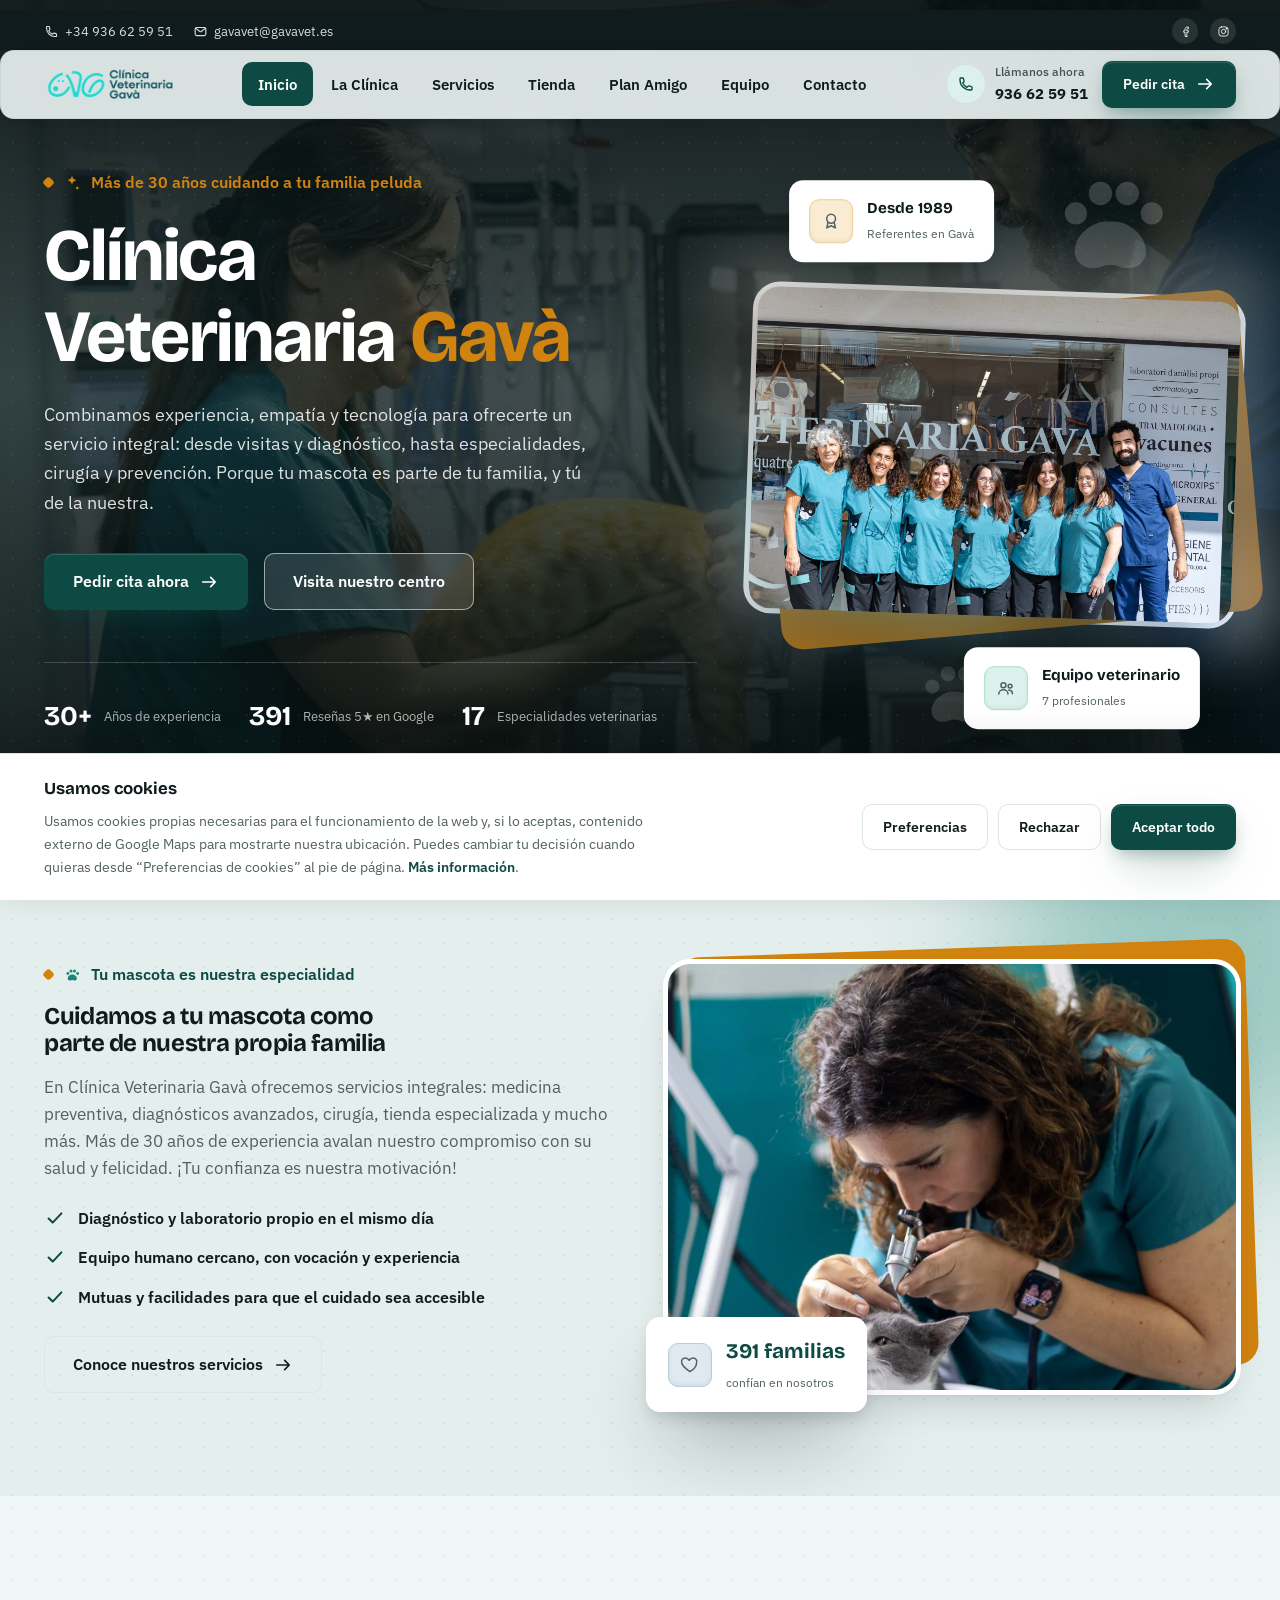
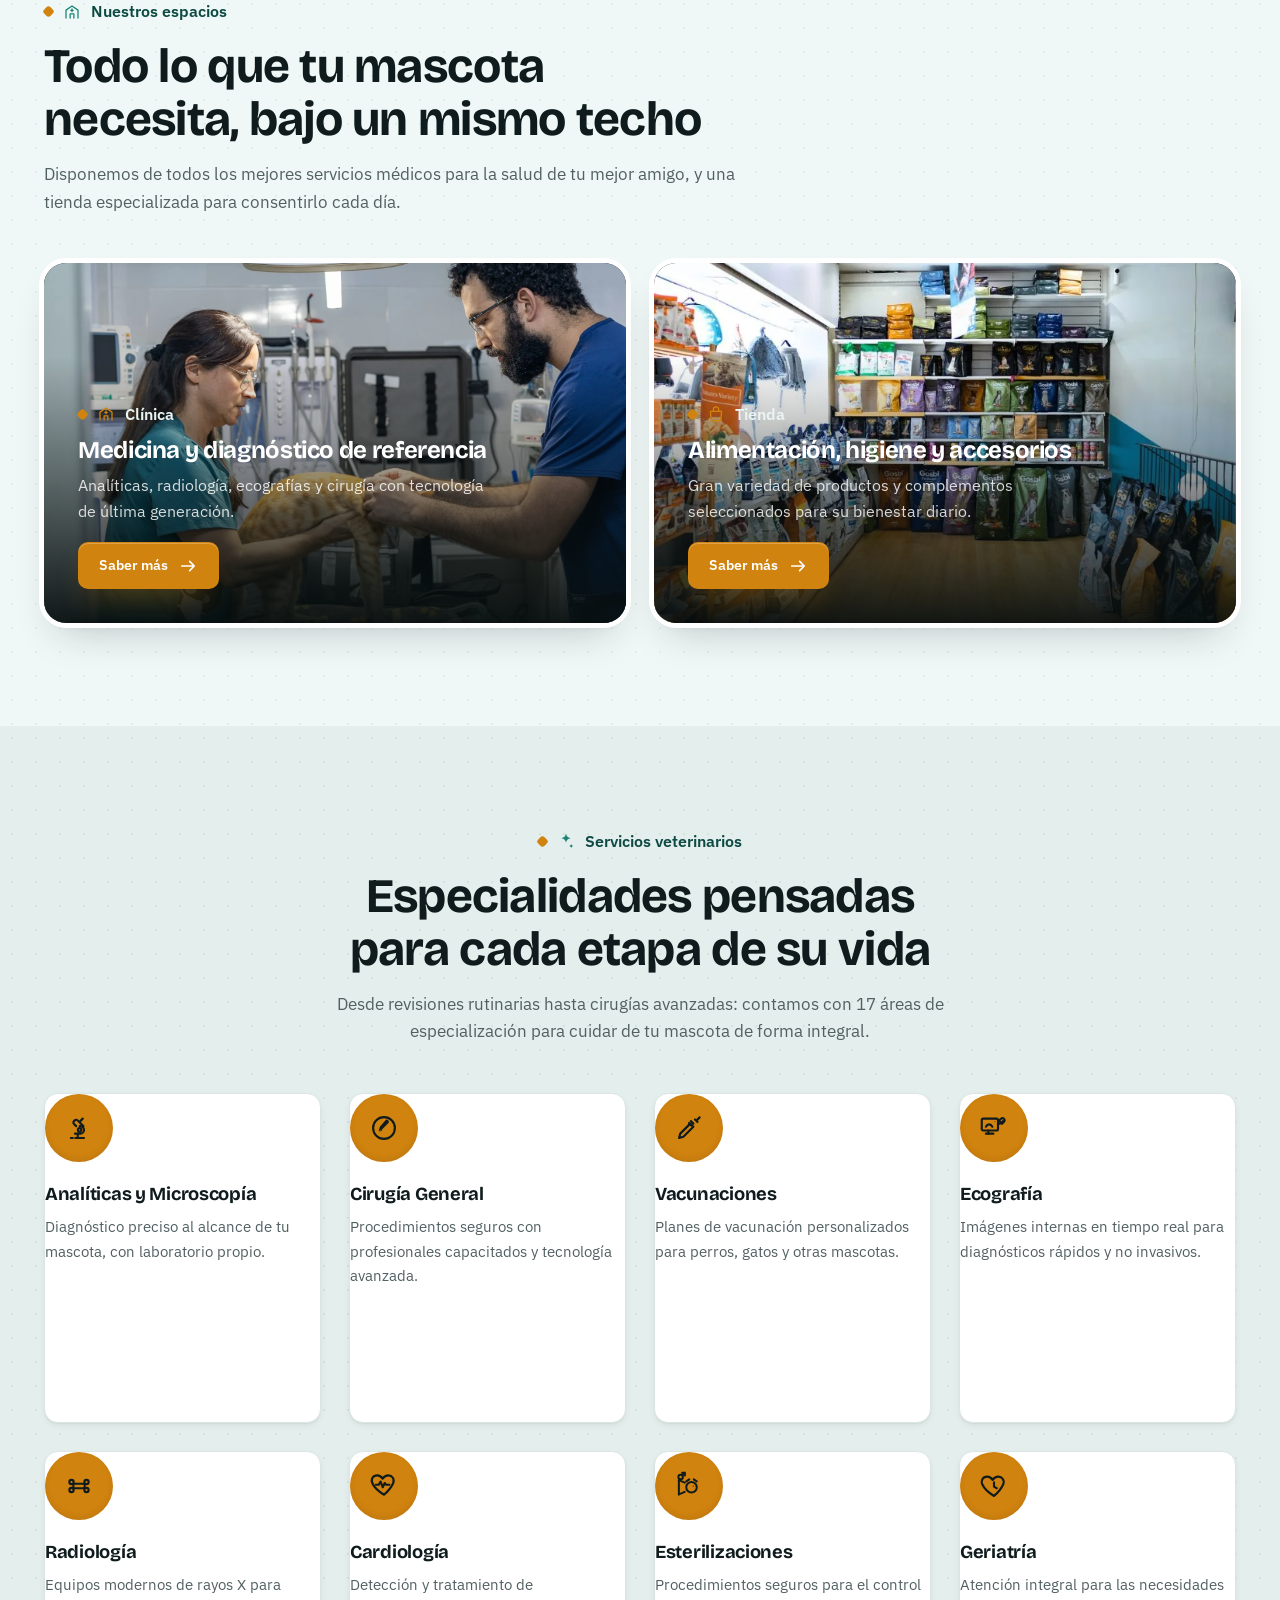
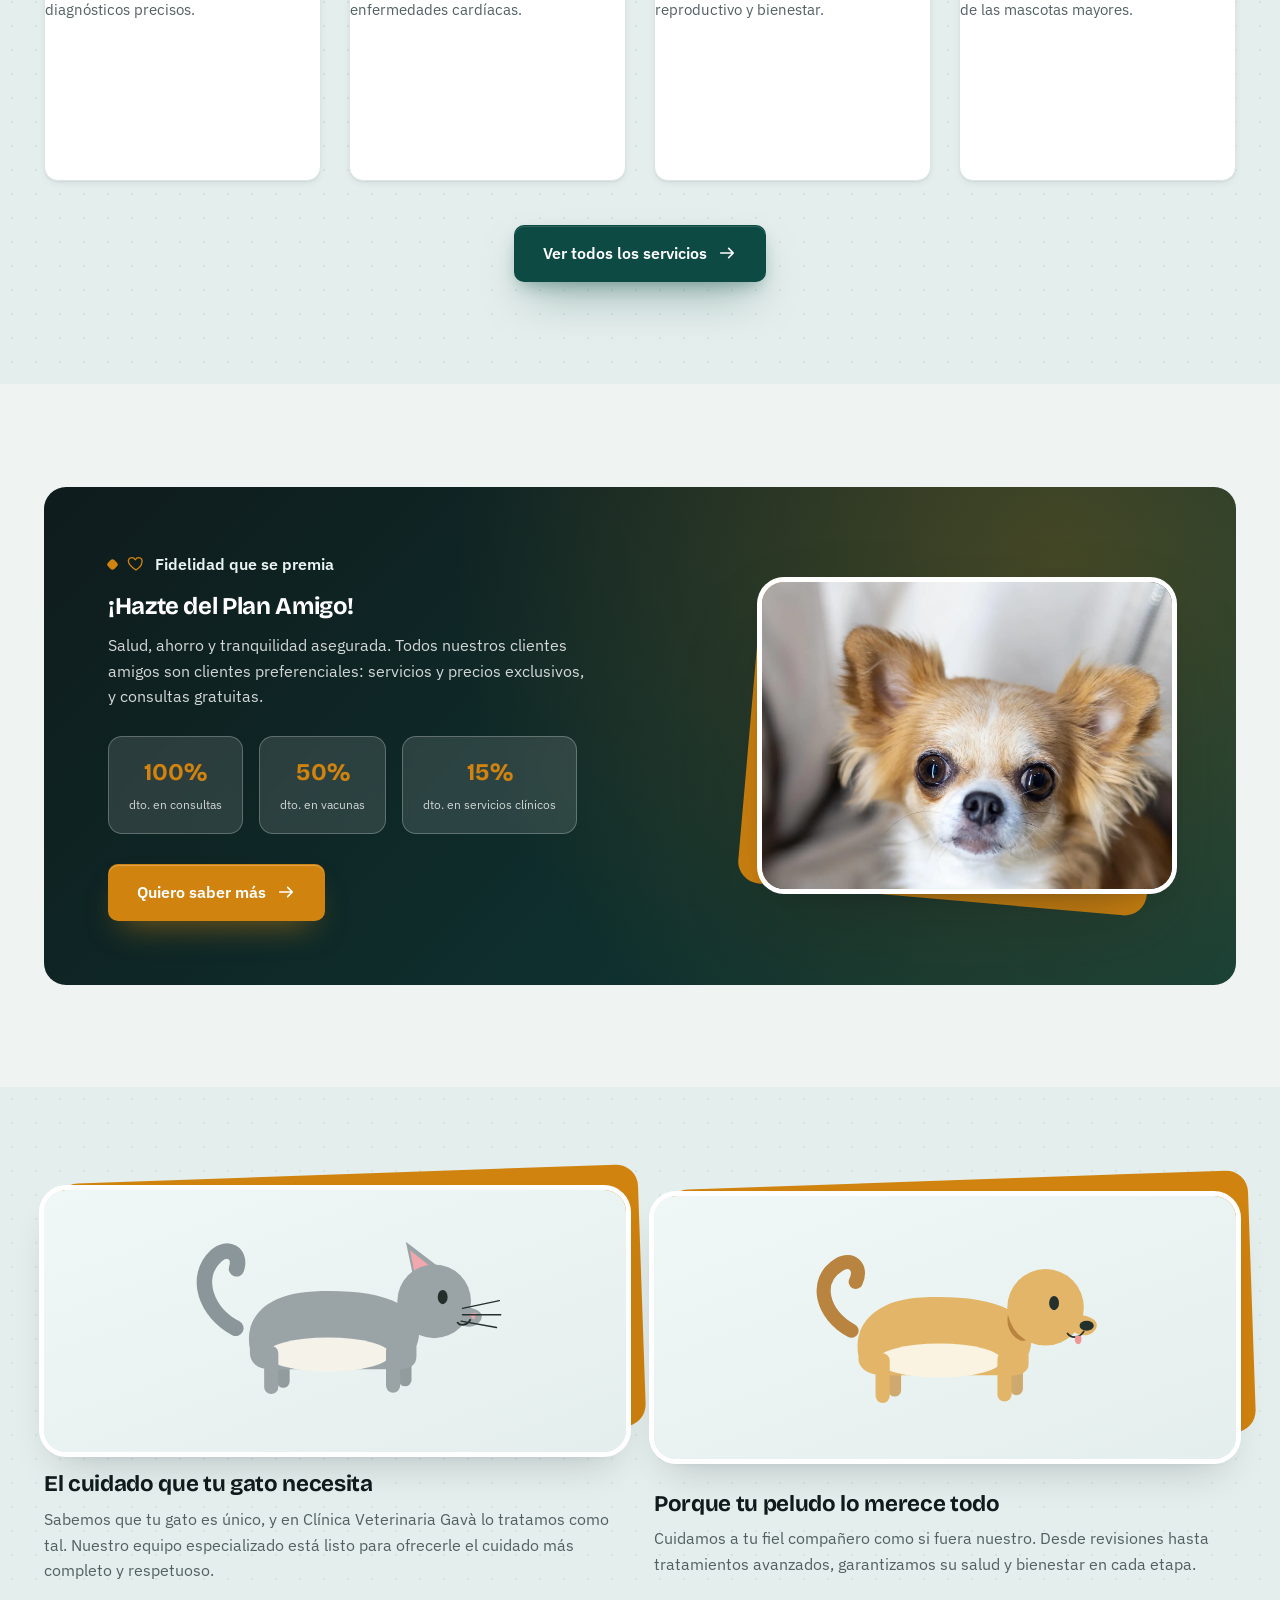
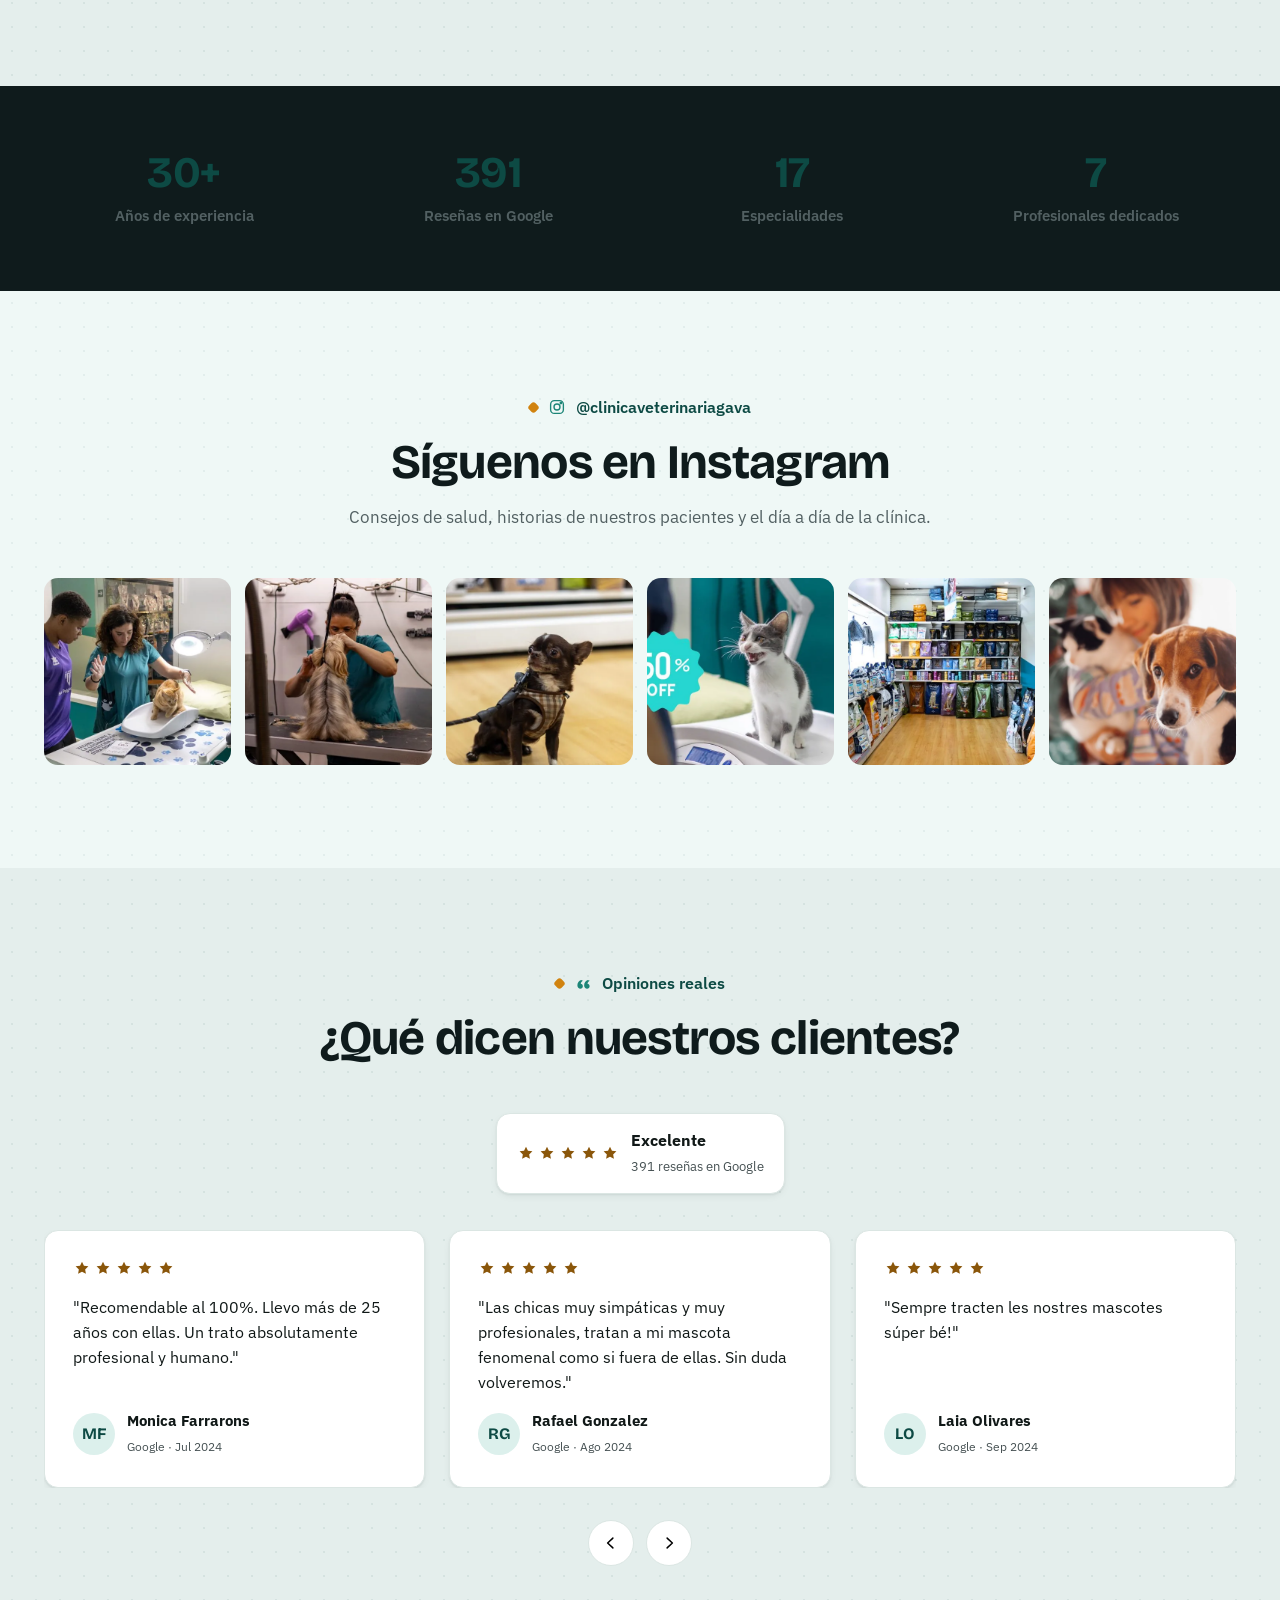
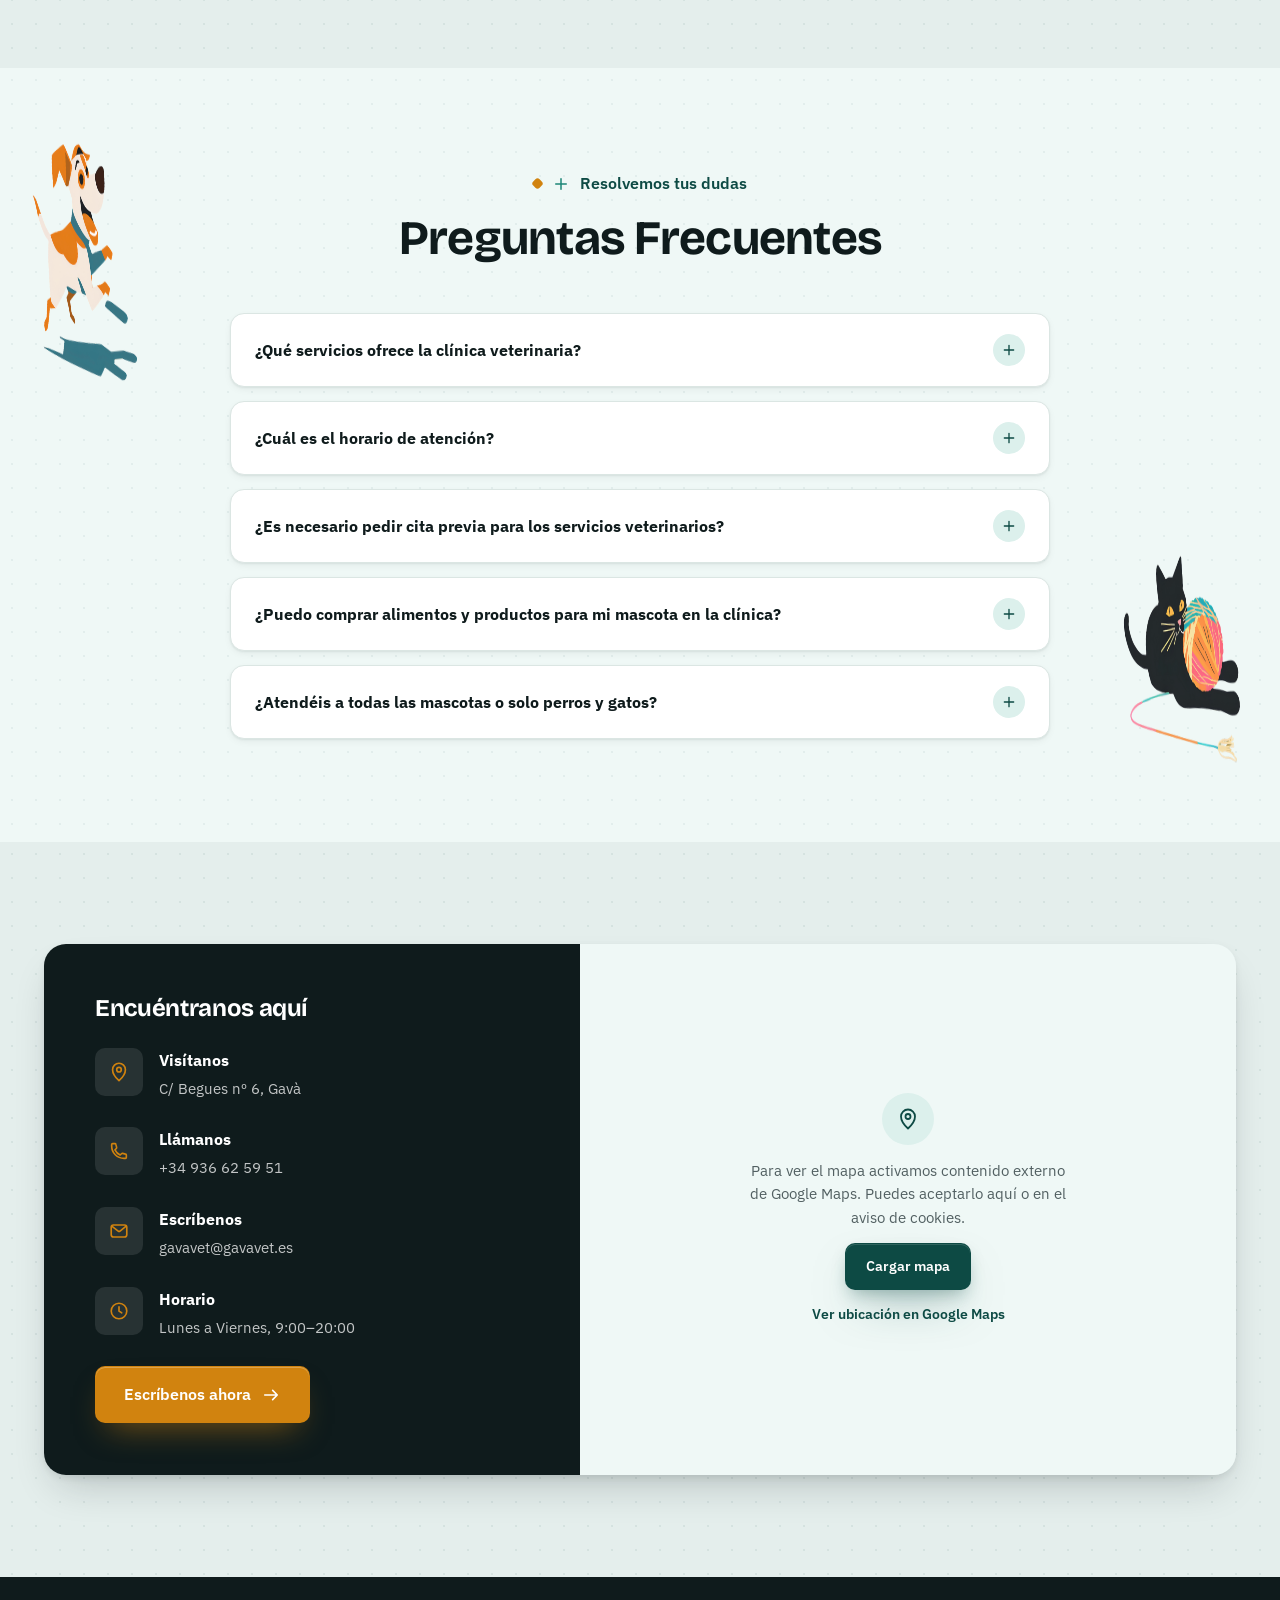
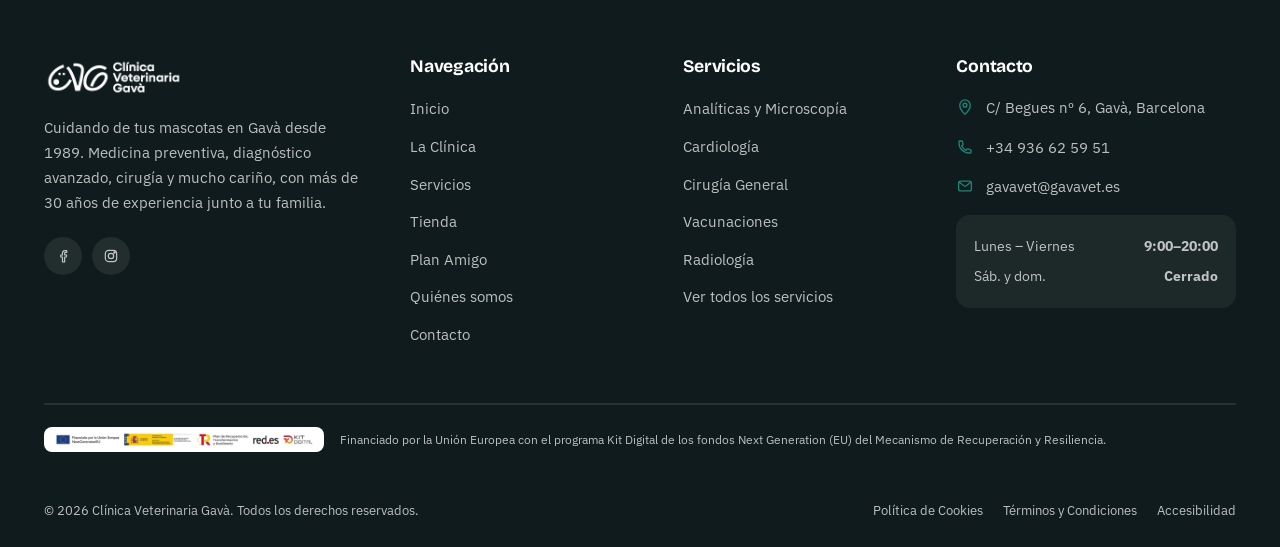
==== index.html @ 8d703fea "Fix a site-wide broken photo-blur-halo bug and harden the flip-card photos Root cause: every --photo" ====
<!DOCTYPE html>
<html lang="es">
<head>
<meta charset="UTF-8">
<script>document.documentElement.classList.add("js")</script>
<meta name="viewport" content="width=device-width, initial-scale=1.0">
<title>Clínica Veterinaria Gavà — Veterinarios desde 1989</title>
<meta name="description" content="Clínica Veterinaria Gavà: más de 30 años cuidando a tus mascotas. Medicina preventiva, diagnóstico avanzado, cirugía, especialidades y tienda propia.">
<link rel="canonical" href="https://clinicaveterinariagava.com/index.html">
<meta property="og:type" content="website">
<meta property="og:url" content="https://clinicaveterinariagava.com/index.html">
<meta property="og:title" content="Clínica Veterinaria Gavà — Veterinarios desde 1989">
<meta property="og:description" content="Medicina preventiva, diagnóstico avanzado, cirugía, especialidades y tienda especializada. Cuidamos de tu mascota como si fuera de la familia.">
<meta property="og:image" content="https://clinicaveterinariagava.com/assets/img/photos/fachada.jpg">
<meta property="og:locale" content="es_ES">
<meta name="twitter:card" content="summary_large_image">
<link rel="icon" type="image/png" sizes="32x32" href="favicon-32.png">
<link rel="icon" type="image/png" sizes="16x16" href="favicon-16.png">
<link rel="apple-touch-icon" href="apple-touch-icon.png">
<link rel="manifest" href="site.webmanifest">
<meta name="theme-color" content="#0a2e37">
<link rel="preconnect" href="https://fonts.googleapis.com">
<link rel="preconnect" href="https://fonts.gstatic.com" crossorigin>
<link rel="stylesheet" href="https://fonts.googleapis.com/css2?family=Bricolage+Grotesque:wght@500;600;700;800&family=IBM+Plex+Sans:wght@400;500;600;700&display=swap">
<link rel="preload" as="image" href="assets/img/photos/hero-consulta.webp" type="image/webp" fetchpriority="high">
<link rel="stylesheet" href="assets/css/styles.min.css">
<script type="application/ld+json">
{
  "@context": "https://schema.org",
  "@type": "VeterinaryCare",
  "name": "Clínica Veterinaria Gavà",
  "image": "https://clinicaveterinariagava.com/assets/img/photos/fachada.jpg",
  "url": "https://clinicaveterinariagava.com/",
  "telephone": "+34936625951",
  "email": "gavavet@gavavet.es",
  "priceRange": "€€",
  "address": {
    "@type": "PostalAddress",
    "streetAddress": "C/ Begues 6",
    "addressLocality": "Gavà",
    "addressRegion": "Barcelona",
    "postalCode": "08850",
    "addressCountry": "ES"
  },
  "geo": { "@type": "GeoCoordinates", "latitude": 41.30861285306625, "longitude": 1.9943372430290431 },
  "openingHoursSpecification": [{
    "@type": "OpeningHoursSpecification",
    "dayOfWeek": ["Monday","Tuesday","Wednesday","Thursday","Friday"],
    "opens": "09:00",
    "closes": "20:00"
  }],
  "sameAs": [
    "https://www.instagram.com/clinicaveterinariagava/",
    "https://es-es.facebook.com/pages/category/Veterinarian/Clinica-Veterinaria-Gava-424392700956013/"
  ],
  "aggregateRating": { "@type": "AggregateRating", "ratingValue": "5", "reviewCount": "391" }
}
</script>
<script type="application/ld+json">
{
  "@context": "https://schema.org",
  "@type": "FAQPage",
  "mainEntity": [
    {
      "@type": "Question",
      "name": "¿Qué servicios ofrece la clínica veterinaria?",
      "acceptedAnswer": {
        "@type": "Answer",
        "text": "En nuestra clínica encontrarás atención médica para mascotas, vacunaciones, desparasitaciones, revisiones rutinarias, cirugías, servicios de diagnóstico (rayos X y análisis), asesoramiento nutricional y mucho más."
      }
    },
    {
      "@type": "Question",
      "name": "¿Cuál es el horario de atención?",
      "acceptedAnswer": {
        "@type": "Answer",
        "text": "Estamos abiertos de lunes a viernes de 9:00 a 20:00."
      }
    },
    {
      "@type": "Question",
      "name": "¿Es necesario pedir cita previa para los servicios veterinarios?",
      "acceptedAnswer": {
        "@type": "Answer",
        "text": "Recomendamos pedir cita para consultas regulares o tratamientos específicos. Llámanos al 936 62 59 51."
      }
    },
    {
      "@type": "Question",
      "name": "¿Puedo comprar alimentos y productos para mi mascota en la clínica?",
      "acceptedAnswer": {
        "@type": "Answer",
        "text": "Sí, contamos con una tienda especializada donde encontrarás alimentos de alta calidad, accesorios y productos recomendados por veterinarios."
      }
    },
    {
      "@type": "Question",
      "name": "¿Atendéis a todas las mascotas o solo perros y gatos?",
      "acceptedAnswer": {
        "@type": "Answer",
        "text": "Aunque nuestros pacientes más comunes son perros y gatos, también ofrecemos servicios para pequeños animales como conejos, hurones, aves y algunos animales exóticos. Contáctanos para consultar tu caso específico."
      }
    }
  ]
}
</script>
</head>
<body>
<a class="visually-hidden" href="#main">Saltar al contenido</a>

<header class="site-header">
  <div class="header-topbar">
    <div class="container">
      <div class="topbar-links">
        <a href="tel:+34936625951"><svg width="15" height="15" aria-hidden="true"><use href="assets/icons.svg#i-phone"></use></svg> +34 936 62 59 51</a>
        <a href="mailto:gavavet@gavavet.es"><svg width="15" height="15" aria-hidden="true"><use href="assets/icons.svg#i-mail"></use></svg> gavavet@gavavet.es</a>
      </div>
      <div class="topbar-social">
        <a href="https://es-es.facebook.com/pages/category/Veterinarian/Clinica-Veterinaria-Gava-424392700956013/" target="_blank" rel="noopener" aria-label="Facebook"><svg aria-hidden="true"><use href="assets/icons.svg#i-facebook"></use></svg></a>
        <a href="https://www.instagram.com/clinicaveterinariagava/" target="_blank" rel="noopener" aria-label="Instagram"><svg aria-hidden="true"><use href="assets/icons.svg#i-instagram"></use></svg></a>
      </div>
    </div>
  </div>
  <nav class="navbar">
    <div class="container">
      <a href="index.html" class="brand"><img src="assets/img/logos/logo-color.png" alt="Clínica Veterinaria Gavà" width="176" height="50"></a>
      <div class="nav-links" id="nav-links">
        <a href="index.html" class="is-active" aria-current="page">Inicio</a>
        <a href="la-clinica.html">La Clínica</a>
        <a href="servicios-veterinarios.html">Servicios</a>
        <a href="tienda-para-mascotas.html">Tienda</a>
        <a href="plan-amigo.html">Plan Amigo</a>
        <a href="quienes-somos.html">Equipo</a>
        <a href="contactanos.html">Contacto</a>
      </div>
      <div class="header-cta">
        <a href="tel:+34936625951" class="header-phone">
          <span class="icon-badge"><svg width="18" height="18" aria-hidden="true"><use href="assets/icons.svg#i-phone"></use></svg></span>
          <span><small>Llámanos ahora</small>936 62 59 51</span>
        </a>
        <a href="contactanos.html" class="btn btn-primary btn-sm">Pedir cita <svg aria-hidden="true"><use href="assets/icons.svg#i-arrow-right"></use></svg></a>
        <button class="nav-toggle" aria-label="Abrir menú" aria-expanded="false" aria-controls="nav-links"><span></span></button>
      </div>
    </div>
  </nav>
</header>

<main id="main">

<!-- HERO -->
<section class="hero">
  <div class="hero-bg"><picture><source srcset="assets/img/photos/hero-consulta.webp" type="image/webp"><img src="assets/img/photos/hero-consulta.jpg" alt="Veterinarios de Clínica Veterinaria Gavà atendiendo a un gato en consulta" width="1800" height="1200" fetchpriority="high"></picture></div>
  <div class="hero-shapes" aria-hidden="true">
    <svg width="140" height="140" style="top:18%; right:8%; opacity:.18" viewBox="0 0 24 24" aria-hidden="true"><use href="assets/icons.svg#i-paw" fill="#fff"></use></svg>
    <svg width="90" height="90" style="bottom:14%; right:22%; opacity:.14" viewBox="0 0 24 24" aria-hidden="true"><use href="assets/icons.svg#i-paw" fill="#fff"></use></svg>
  </div>
  <div class="container">
    <div class="hero-inner">
      <div data-reveal>
        <div class="hero-kicker"><svg aria-hidden="true"><use href="assets/icons.svg#i-sparkle"></use></svg> Más de 30 años cuidando a tu familia peluda</div>
        <h1>Clínica Veterinaria <em>Gavà</em></h1>
        <p class="lead">Combinamos experiencia, empatía y tecnología para ofrecerte un servicio integral: desde visitas y diagnóstico, hasta especialidades, cirugía y prevención. Porque tu mascota es parte de tu familia, y tú de la nuestra.</p>
        <div class="hero-actions">
          <a href="contactanos.html" class="btn btn-primary">Pedir cita ahora <svg aria-hidden="true"><use href="assets/icons.svg#i-arrow-right"></use></svg></a>
          <a href="la-clinica.html" class="btn btn-ghost">Visita nuestro centro</a>
        </div>
        <div class="hero-trust">
          <div class="item"><span class="num">30+</span><small>Años de experiencia</small></div>
          <div class="item"><span class="num">391</span><small>Reseñas 5★ en Google</small></div>
          <div class="item"><span class="num">17</span><small>Especialidades veterinarias</small></div>
        </div>
      </div>
      <div data-reveal>
        <div class="hero-card" style="--photo-url:url(/assets/img/photos/equipo-grupo.jpg)">
          <picture><source srcset="assets/img/photos/equipo-grupo.webp" type="image/webp"><img src="assets/img/photos/equipo-grupo.jpg" alt="Equipo de Clínica Veterinaria Gavà" width="1800" height="1199" fetchpriority="high"></picture>
          <div class="hero-float f1">
            <span class="badge-icon bi-gold"><svg aria-hidden="true"><use href="assets/icons.svg#i-award"></use></svg></span>
            <div><strong>Desde 1989</strong><span>Referentes en Gavà</span></div>
          </div>
          <div class="hero-float f2">
            <span class="badge-icon bi-teal"><svg aria-hidden="true"><use href="assets/icons.svg#i-users"></use></svg></span>
            <div><strong>Equipo veterinario</strong><span>7 profesionales</span></div>
          </div>
        </div>
      </div>
    </div>
  </div>
</section>

<!-- INTRO -->
<section class="section-pad bg-surface">
  <div class="blob" style="width:420px; height:420px; top:-120px; right:-140px; background:var(--teal);" aria-hidden="true"></div>
  <div class="container">
    <div class="split">
      <div class="split-copy" data-reveal>
        <div class="eyebrow"><svg aria-hidden="true"><use href="assets/icons.svg#i-paw"></use></svg> Tu mascota es nuestra especialidad</div>
        <h2>Cuidamos a tu mascota como parte de nuestra propia familia</h2>
        <p>En Clínica Veterinaria Gavà ofrecemos servicios integrales: medicina preventiva, diagnósticos avanzados, cirugía, tienda especializada y mucho más. Más de 30 años de experiencia avalan nuestro compromiso con su salud y felicidad. ¡Tu confianza es nuestra motivación!</p>
        <ul class="check-list">
          <li><svg aria-hidden="true"><use href="assets/icons.svg#i-check"></use></svg> Diagnóstico y laboratorio propio en el mismo día</li>
          <li><svg aria-hidden="true"><use href="assets/icons.svg#i-check"></use></svg> Equipo humano cercano, con vocación y experiencia</li>
          <li><svg aria-hidden="true"><use href="assets/icons.svg#i-check"></use></svg> Mutuas y facilidades para que el cuidado sea accesible</li>
        </ul>
        <a href="servicios-veterinarios.html" class="btn btn-outline">Conoce nuestros servicios <svg aria-hidden="true"><use href="assets/icons.svg#i-arrow-right"></use></svg></a>
      </div>
      <div class="split-media" data-reveal>
        <picture><source srcset="assets/img/photos/consulta-gatito.webp" type="image/webp"><img  src="assets/img/photos/consulta-gatito.jpg" alt="Veterinaria pesando a un gatito en consulta" width="1365" height="2048" style="width:100%; height:auto; aspect-ratio:4/3; object-fit:cover;" loading="lazy" decoding="async"></picture>
        <div class="badge-float">
          <span class="badge-icon bi-coral"><svg aria-hidden="true"><use href="assets/icons.svg#i-heart"></use></svg></span>
          <div><strong>391 familias</strong><span>confían en nosotros</span></div>
        </div>
      </div>
    </div>
  </div>
</section>

<!-- CLINICA / TIENDA -->
<section class="section-pad bg-teal-50">
  <div class="container">
    <div class="section-head">
      <div class="eyebrow"><svg aria-hidden="true"><use href="assets/icons.svg#i-clinic"></use></svg> Nuestros espacios</div>
      <h2>Todo lo que tu mascota necesita, bajo un mismo techo</h2>
      <p>Disponemos de todos los mejores servicios médicos para la salud de tu mejor amigo, y una tienda especializada para consentirlo cada día.</p>
    </div>
    <div class="grid grid-2" data-reveal-group>
      <a href="la-clinica.html" class="feature-card">
        <picture><source srcset="assets/img/photos/hero-consulta.webp" type="image/webp"><img src="assets/img/photos/hero-consulta.jpg" alt="Sala de consulta de la clínica veterinaria" width="1800" height="1199" loading="lazy" decoding="async"></picture>
        <div class="feature-card-body">
          <span class="eyebrow on-dark"><svg aria-hidden="true"><use href="assets/icons.svg#i-clinic"></use></svg> Clínica</span>
          <h3>Medicina y diagnóstico de referencia</h3>
          <p>Analíticas, radiología, ecografías y cirugía con tecnología de última generación.</p>
          <span class="btn btn-gold btn-sm">Saber más <svg aria-hidden="true"><use href="assets/icons.svg#i-arrow-right"></use></svg></span>
        </div>
      </a>
      <a href="tienda-para-mascotas.html" class="feature-card">
        <picture><source srcset="assets/img/shop/tienda-estanterias.webp" type="image/webp"><img  src="assets/img/shop/tienda-estanterias.jpg" alt="Tienda especializada para mascotas" width="750" height="500" loading="lazy" decoding="async"></picture>
        <div class="feature-card-body">
          <span class="eyebrow on-dark"><svg aria-hidden="true"><use href="assets/icons.svg#i-shop"></use></svg> Tienda</span>
          <h3>Alimentación, higiene y accesorios</h3>
          <p>Gran variedad de productos y complementos seleccionados para su bienestar diario.</p>
          <span class="btn btn-gold btn-sm">Saber más <svg aria-hidden="true"><use href="assets/icons.svg#i-arrow-right"></use></svg></span>
        </div>
      </a>
    </div>
  </div>
</section>

<!-- SERVICIOS DESTACADOS -->
<section class="section-pad bg-surface">
  <div class="container">
    <div class="section-head centered">
      <div class="eyebrow"><svg aria-hidden="true"><use href="assets/icons.svg#i-sparkle"></use></svg> Servicios veterinarios</div>
      <h2>Especialidades pensadas para cada etapa de su vida</h2>
      <p>Desde revisiones rutinarias hasta cirugías avanzadas: contamos con 17 áreas de especialización para cuidar de tu mascota de forma integral.</p>
    </div>
    <div class="grid grid-4" data-reveal-group>
      <div class="service-card c-teal">
        <div class="service-icon"><svg aria-hidden="true"><use href="assets/icons.svg#i-microscope"></use></svg></div>
        <h3>Analíticas y Microscopía</h3>
        <p>Diagnóstico preciso al alcance de tu mascota, con laboratorio propio.</p>
      </div>
      <div class="service-card c-coral">
        <div class="service-icon"><svg aria-hidden="true"><use href="assets/icons.svg#i-scalpel"></use></svg></div>
        <h3>Cirugía General</h3>
        <p>Procedimientos seguros con profesionales capacitados y tecnología avanzada.</p>
      </div>
      <div class="service-card c-blue">
        <div class="service-icon"><svg aria-hidden="true"><use href="assets/icons.svg#i-syringe"></use></svg></div>
        <h3>Vacunaciones</h3>
        <p>Planes de vacunación personalizados para perros, gatos y otras mascotas.</p>
      </div>
      <div class="service-card c-purple">
        <div class="service-icon"><svg aria-hidden="true"><use href="assets/icons.svg#i-ultrasound"></use></svg></div>
        <h3>Ecografía</h3>
        <p>Imágenes internas en tiempo real para diagnósticos rápidos y no invasivos.</p>
      </div>
      <div class="service-card c-green">
        <div class="service-icon"><svg aria-hidden="true"><use href="assets/icons.svg#i-bone"></use></svg></div>
        <h3>Radiología</h3>
        <p>Equipos modernos de rayos X para diagnósticos precisos.</p>
      </div>
      <div class="service-card c-gold">
        <div class="service-icon"><svg aria-hidden="true"><use href="assets/icons.svg#i-heart-pulse"></use></svg></div>
        <h3>Cardiología</h3>
        <p>Detección y tratamiento de enfermedades cardíacas.</p>
      </div>
      <div class="service-card c-teal">
        <div class="service-icon"><svg aria-hidden="true"><use href="assets/icons.svg#i-neuter"></use></svg></div>
        <h3>Esterilizaciones</h3>
        <p>Procedimientos seguros para el control reproductivo y bienestar.</p>
      </div>
      <div class="service-card c-coral">
        <div class="service-icon"><svg aria-hidden="true"><use href="assets/icons.svg#i-senior-paw"></use></svg></div>
        <h3>Geriatría</h3>
        <p>Atención integral para las necesidades de las mascotas mayores.</p>
      </div>
    </div>
    <div class="text-center" style="margin-top:44px;">
      <a href="servicios-veterinarios.html" class="btn btn-primary">Ver todos los servicios <svg aria-hidden="true"><use href="assets/icons.svg#i-arrow-right"></use></svg></a>
    </div>
  </div>
</section>

<!-- PLAN AMIGO -->
<section class="section-pad">
  <div class="container">
    <div class="promo-banner" data-reveal>
      <div class="container-inner">
        <div>
          <span class="eyebrow on-dark"><svg aria-hidden="true"><use href="assets/icons.svg#i-heart"></use></svg> Fidelidad que se premia</span>
          <h2>¡Hazte del Plan Amigo!</h2>
          <p>Salud, ahorro y tranquilidad asegurada. Todos nuestros clientes amigos son clientes preferenciales: servicios y precios exclusivos, y consultas gratuitas.</p>
          <div class="promo-badges">
            <div class="promo-badge"><strong>100%</strong><span>dto. en consultas</span></div>
            <div class="promo-badge"><strong>50%</strong><span>dto. en vacunas</span></div>
            <div class="promo-badge"><strong>15%</strong><span>dto. en servicios clínicos</span></div>
          </div>
          <a href="plan-amigo.html" class="btn btn-gold" style="margin-top:30px;">Quiero saber más <svg aria-hidden="true"><use href="assets/icons.svg#i-arrow-right"></use></svg></a>
        </div>
        <div class="promo-visual">
          <picture><source srcset="assets/img/photos/perro-chihuahua.webp" type="image/webp"><img src="assets/img/photos/perro-chihuahua.jpg" alt="Perro disfrutando de las ventajas del Plan Amigo" width="1365" height="2048" style="width:100%; height:auto; aspect-ratio:4/3; object-fit:cover; object-position:50% 25%;" loading="lazy" decoding="async"></picture>
        </div>
      </div>
    </div>
  </div>
</section>

<!-- CAT/DOG CARE -->
<section class="section-pad bg-surface">
  <div class="container">
    <div class="grid grid-2" data-reveal-group>
      <div class="split" style="grid-template-columns:1fr; gap:20px;">
        <div class="split-media">
          <div class="pet-showcase">
            <svg class="pet-illustration cat-illustration" viewBox="0 0 480 280" role="img" aria-label="Ilustración animada de un gato andando">
              <g class="pet-figure walk-cycle">
                <g class="pet-tail cat-tail" style="transform-origin:100px 150px">
                  <path d="M100 150 C 58 128, 40 78, 72 48 C 88 33, 108 44, 101 66" fill="none" stroke="#8b969a" stroke-width="22" stroke-linecap="round"/>
                </g>
                <g class="leg back-leg leg-far" style="transform-origin:167px 170px"><rect x="158" y="170" width="18" height="64" rx="9" fill="#7f898c"/></g>
                <g class="leg front-leg leg-far" style="transform-origin:339px 168px"><rect x="330" y="168" width="18" height="64" rx="9" fill="#7f898c"/></g>
                <path class="pet-body" d="M120 180 C 110 130, 150 100, 210 98 C 260 96, 300 100, 330 115 C 355 127, 365 150, 355 175 L355 190 C355 205, 340 210, 320 208 L150 208 C130 208, 118 198, 120 180 Z" fill="#9aa3a6"/>
                <ellipse cx="230" cy="187" rx="88" ry="24" fill="#f5f2ea"/>
                <g class="leg back-leg leg-near" style="transform-origin:150px 175px"><rect x="140" y="175" width="20" height="68" rx="10" fill="#9aa3a6"/></g>
                <g class="leg front-leg leg-near" style="transform-origin:322px 173px"><rect x="312" y="173" width="20" height="68" rx="10" fill="#9aa3a6"/></g>
                <g class="pet-head">
                  <path d="M350 75 L340 28 L387 64 Z" fill="#9aa3a6"/>
                  <path d="M352 71 L346 40 L374 62 Z" fill="#f0a8ae"/>
                  <circle cx="380" cy="112" r="52" fill="#9aa3a6"/>
                  <path d="M424 120 C 446 122, 454 133, 441 144 C 430 152, 414 147, 411 135 Z" fill="#9aa3a6"/>
                  <ellipse class="pet-eye" cx="392" cy="106" rx="7" ry="10" fill="#23302c"/>
                  <path d="M429 130 L440 128 L436 138 Z" fill="#f0a8ae"/>
                  <path d="M431 138 C 427 146, 417 147, 413 142" fill="none" stroke="#23302c" stroke-width="2.5" stroke-linecap="round"/>
                  <g class="pet-whiskers">
                    <line x1="420" y1="122" x2="472" y2="111" stroke="#23302c" stroke-width="2" stroke-linecap="round"/>
                    <line x1="420" y1="131" x2="474" y2="131" stroke="#23302c" stroke-width="2" stroke-linecap="round"/>
                    <line x1="418" y1="140" x2="468" y2="149" stroke="#23302c" stroke-width="2" stroke-linecap="round"/>
                  </g>
                </g>
              </g>
            </svg>
          </div>
        </div>
        <div>
          <h3 style="font-size:1.4rem;">El cuidado que tu gato necesita</h3>
          <p style="color:var(--muted); margin-top:10px;">Sabemos que tu gato es único, y en Clínica Veterinaria Gavà lo tratamos como tal. Nuestro equipo especializado está listo para ofrecerle el cuidado más completo y respetuoso.</p>
        </div>
      </div>
      <div class="split" style="grid-template-columns:1fr; gap:20px;">
        <div class="split-media">
          <div class="pet-showcase">
            <svg class="pet-illustration dog-illustration" viewBox="0 0 480 280" role="img" aria-label="Ilustración animada de un perro andando">
              <g class="pet-figure walk-cycle">
                <g class="pet-tail dog-tail" style="transform-origin:108px 142px">
                  <path d="M108 145 C 66 123, 54 74, 90 52 C 108 41, 124 55, 114 76" fill="none" stroke="#b8843f" stroke-width="20" stroke-linecap="round"/>
                </g>
                <g class="leg back-leg leg-far" style="transform-origin:169px 172px"><rect x="160" y="172" width="18" height="66" rx="9" fill="#c99a52"/></g>
                <g class="leg front-leg leg-far" style="transform-origin:341px 170px"><rect x="332" y="170" width="18" height="66" rx="9" fill="#c99a52"/></g>
                <path class="pet-body" d="M118 182 C 108 132, 148 100, 208 98 C 258 96, 300 100, 332 116 C 358 129, 368 152, 358 178 L358 192 C358 206, 342 210, 322 208 L152 208 C132 208, 116 198, 118 182 Z" fill="#e3b568"/>
                <ellipse cx="232" cy="187" rx="88" ry="24" fill="#faf3e2"/>
                <g class="leg back-leg leg-near" style="transform-origin:152px 177px"><rect x="142" y="177" width="20" height="70" rx="10" fill="#e3b568"/></g>
                <g class="leg front-leg leg-near" style="transform-origin:324px 175px"><rect x="314" y="175" width="20" height="70" rx="10" fill="#e3b568"/></g>
                <g class="pet-head">
                  <path d="M355 95 C 325 100, 318 145, 345 158 C 362 165, 372 140, 366 118 Z" fill="#b8843f"/>
                  <circle cx="382" cy="112" r="54" fill="#e3b568"/>
                  <path d="M426 122 C 452 124, 462 136, 448 148 C 436 156, 418 150, 415 136 Z" fill="#e3b568"/>
                  <ellipse class="pet-eye" cx="394" cy="106" rx="7" ry="10" fill="#23302c"/>
                  <ellipse cx="440" cy="138" rx="10" ry="7" fill="#23302c"/>
                  <path d="M436 146 C 430 156, 418 156, 413 149" fill="none" stroke="#23302c" stroke-width="2.5" stroke-linecap="round"/>
                  <path class="pet-tongue" d="M424 152 C 420 168, 436 168, 432 152 Z" fill="#ef9797"/>
                </g>
              </g>
            </svg>
          </div>
        </div>
        <div>
          <h3 style="font-size:1.4rem;">Porque tu peludo lo merece todo</h3>
          <p style="color:var(--muted); margin-top:10px;">Cuidamos a tu fiel compañero como si fuera nuestro. Desde revisiones hasta tratamientos avanzados, garantizamos su salud y bienestar en cada etapa.</p>
        </div>
      </div>
    </div>
  </div>
</section>

<!-- STATS -->
<section class="section-pad-sm bg-navy">
  <div class="container">
    <div class="stats-bar" data-reveal-group>
      <div class="stat"><h3 data-count="30" data-suffix="+">30+</h3><p>Años de experiencia</p></div>
      <div class="stat"><h3 data-count="391" data-suffix="">391</h3><p>Reseñas en Google</p></div>
      <div class="stat"><h3 data-count="17" data-suffix="">17</h3><p>Especialidades</p></div>
      <div class="stat"><h3 data-count="7" data-suffix="">7</h3><p>Profesionales dedicados</p></div>
    </div>
  </div>
</section>

<!-- INSTAGRAM -->
<section class="section-pad bg-teal-50">
  <div class="container">
    <div class="section-head centered">
      <div class="eyebrow"><svg aria-hidden="true"><use href="assets/icons.svg#i-instagram"></use></svg> @clinicaveterinariagava</div>
      <h2>Síguenos en Instagram</h2>
      <p>Consejos de salud, historias de nuestros pacientes y el día a día de la clínica.</p>
    </div>
    <div class="insta-grid" data-reveal-group>
      <a href="https://www.instagram.com/clinicaveterinariagava/" target="_blank" rel="noopener"><picture><source srcset="assets/img/photos/exam-1.webp" type="image/webp"><img src="assets/img/photos/exam-1.jpg" alt="Consulta veterinaria" loading="lazy" width="750" height="500"></picture><svg class="ig-ico" fill="#fff" aria-hidden="true"><use href="assets/icons.svg#i-instagram"></use></svg></a>
      <a href="https://www.instagram.com/clinicaveterinariagava/" target="_blank" rel="noopener"><picture><source srcset="assets/img/photos/grooming.webp" type="image/webp"><img src="assets/img/photos/grooming.jpg" alt="Peluquería canina" loading="lazy" width="750" height="500"></picture><svg class="ig-ico" fill="#fff" aria-hidden="true"><use href="assets/icons.svg#i-instagram"></use></svg></a>
      <a href="https://www.instagram.com/clinicaveterinariagava/" target="_blank" rel="noopener"><picture><source srcset="assets/img/photos/perrito.webp" type="image/webp"><img src="assets/img/photos/perrito.jpg" alt="Paciente canino" loading="lazy" width="500" height="700"></picture><svg class="ig-ico" fill="#fff" aria-hidden="true"><use href="assets/icons.svg#i-instagram"></use></svg></a>
      <a href="https://www.instagram.com/clinicaveterinariagava/" target="_blank" rel="noopener"><picture><source srcset="assets/img/photos/plan-amigo-gato.webp" type="image/webp"><img src="assets/img/photos/plan-amigo-gato.jpg" alt="Gatito en revisión" loading="lazy" width="750" height="500"></picture><svg class="ig-ico" fill="#fff" aria-hidden="true"><use href="assets/icons.svg#i-instagram"></use></svg></a>
      <a href="https://www.instagram.com/clinicaveterinariagava/" target="_blank" rel="noopener"><picture><source srcset="assets/img/shop/tienda-estanterias.webp" type="image/webp"><img src="assets/img/shop/tienda-estanterias.jpg" alt="Tienda para mascotas" loading="lazy" width="750" height="500"></picture><svg class="ig-ico" fill="#fff" aria-hidden="true"><use href="assets/icons.svg#i-instagram"></use></svg></a>
      <a href="https://www.instagram.com/clinicaveterinariagava/" target="_blank" rel="noopener"><picture><source srcset="assets/img/photos/etologia-familia.webp" type="image/webp"><img src="assets/img/photos/etologia-familia.jpg" alt="Familia y mascota" loading="lazy" width="800" height="800"></picture><svg class="ig-ico" fill="#fff" aria-hidden="true"><use href="assets/icons.svg#i-instagram"></use></svg></a>
    </div>
  </div>
</section>

<!-- TESTIMONIOS -->
<section class="section-pad bg-surface">
  <div class="container">
    <div class="section-head centered">
      <div class="eyebrow"><svg aria-hidden="true"><use href="assets/icons.svg#i-quote"></use></svg> Opiniones reales</div>
      <h2>¿Qué dicen nuestros clientes?</h2>
    </div>
    <div class="reviews-summary" style="justify-content:center;">
      <div class="g-badge">
        <div class="stars">
          <svg aria-hidden="true"><use href="assets/icons.svg#i-star"></use></svg><svg aria-hidden="true"><use href="assets/icons.svg#i-star"></use></svg><svg aria-hidden="true"><use href="assets/icons.svg#i-star"></use></svg><svg aria-hidden="true"><use href="assets/icons.svg#i-star"></use></svg><svg aria-hidden="true"><use href="assets/icons.svg#i-star"></use></svg>
        </div>
        <div><strong>Excelente</strong><br><span style="font-size:.82rem;color:var(--muted-2);">391 reseñas en Google</span></div>
      </div>
    </div>
    <div class="testimonial-track-wrap">
      <div class="testimonial-track">
        <div class="testimonial-card">
          <div class="stars"><svg aria-hidden="true"><use href="assets/icons.svg#i-star"></use></svg><svg aria-hidden="true"><use href="assets/icons.svg#i-star"></use></svg><svg aria-hidden="true"><use href="assets/icons.svg#i-star"></use></svg><svg aria-hidden="true"><use href="assets/icons.svg#i-star"></use></svg><svg aria-hidden="true"><use href="assets/icons.svg#i-star"></use></svg></div>
          <p>"Recomendable al 100%. Llevo más de 25 años con ellas. Un trato absolutamente profesional y humano."</p>
          <div class="testimonial-author"><div class="avatar">MF</div><div><strong>Monica Farrarons</strong><span>Google · Jul 2024</span></div></div>
        </div>
        <div class="testimonial-card">
          <div class="stars"><svg aria-hidden="true"><use href="assets/icons.svg#i-star"></use></svg><svg aria-hidden="true"><use href="assets/icons.svg#i-star"></use></svg><svg aria-hidden="true"><use href="assets/icons.svg#i-star"></use></svg><svg aria-hidden="true"><use href="assets/icons.svg#i-star"></use></svg><svg aria-hidden="true"><use href="assets/icons.svg#i-star"></use></svg></div>
          <p>"Las chicas muy simpáticas y muy profesionales, tratan a mi mascota fenomenal como si fuera de ellas. Sin duda volveremos."</p>
          <div class="testimonial-author"><div class="avatar">RG</div><div><strong>Rafael Gonzalez</strong><span>Google · Ago 2024</span></div></div>
        </div>
        <div class="testimonial-card">
          <div class="stars"><svg aria-hidden="true"><use href="assets/icons.svg#i-star"></use></svg><svg aria-hidden="true"><use href="assets/icons.svg#i-star"></use></svg><svg aria-hidden="true"><use href="assets/icons.svg#i-star"></use></svg><svg aria-hidden="true"><use href="assets/icons.svg#i-star"></use></svg><svg aria-hidden="true"><use href="assets/icons.svg#i-star"></use></svg></div>
          <p>"Sempre tracten les nostres mascotes súper bé!"</p>
          <div class="testimonial-author"><div class="avatar">LO</div><div><strong>Laia Olivares</strong><span>Google · Sep 2024</span></div></div>
        </div>
        <div class="testimonial-card">
          <div class="stars"><svg aria-hidden="true"><use href="assets/icons.svg#i-star"></use></svg><svg aria-hidden="true"><use href="assets/icons.svg#i-star"></use></svg><svg aria-hidden="true"><use href="assets/icons.svg#i-star"></use></svg><svg aria-hidden="true"><use href="assets/icons.svg#i-star"></use></svg><svg aria-hidden="true"><use href="assets/icons.svg#i-star"></use></svg></div>
          <p>"Buena atención, amables, atentos y grandes profesionales."</p>
          <div class="testimonial-author"><div class="avatar">MG</div><div><strong>Merche Gonzalez</strong><span>Google · Oct 2024</span></div></div>
        </div>
        <div class="testimonial-card">
          <div class="stars"><svg aria-hidden="true"><use href="assets/icons.svg#i-star"></use></svg><svg aria-hidden="true"><use href="assets/icons.svg#i-star"></use></svg><svg aria-hidden="true"><use href="assets/icons.svg#i-star"></use></svg><svg aria-hidden="true"><use href="assets/icons.svg#i-star"></use></svg><svg aria-hidden="true"><use href="assets/icons.svg#i-star"></use></svg></div>
          <p>"Profesionales muy competentes y amables."</p>
          <div class="testimonial-author"><div class="avatar">JN</div><div><strong>Jose Antonio Noguera</strong><span>Google · Nov 2024</span></div></div>
        </div>
        <div class="testimonial-card">
          <div class="stars"><svg aria-hidden="true"><use href="assets/icons.svg#i-star"></use></svg><svg aria-hidden="true"><use href="assets/icons.svg#i-star"></use></svg><svg aria-hidden="true"><use href="assets/icons.svg#i-star"></use></svg><svg aria-hidden="true"><use href="assets/icons.svg#i-star"></use></svg><svg aria-hidden="true"><use href="assets/icons.svg#i-star"></use></svg></div>
          <p>"Buen servicio, llevamos los gatitos y el perrito."</p>
          <div class="testimonial-author"><div class="avatar">XP</div><div><strong>Xavi Patiño</strong><span>Google · Nov 2024</span></div></div>
        </div>
      </div>
    </div>
    <div class="testimonial-controls">
      <button aria-label="Anterior"><svg aria-hidden="true"><use href="assets/icons.svg#i-chevron-left"></use></svg></button>
      <button aria-label="Siguiente"><svg aria-hidden="true"><use href="assets/icons.svg#i-chevron-right"></use></svg></button>
    </div>
  </div>
</section>

<!-- FAQ -->
<section class="section-pad bg-teal-50">
  <img  class="faq-mascot dog" src="assets/img/illustrations/perro-corriendo.png" alt="" aria-hidden="true" width="300" height="300" loading="lazy" decoding="async">
  <img  class="faq-mascot cat" src="assets/img/illustrations/gato-ovillo.png" alt="" aria-hidden="true" width="300" height="300" loading="lazy" decoding="async">
  <div class="container">
    <div class="section-head centered">
      <div class="eyebrow"><svg aria-hidden="true"><use href="assets/icons.svg#i-plus"></use></svg> Resolvemos tus dudas</div>
      <h2>Preguntas Frecuentes</h2>
    </div>
    <div class="faq-list">
      <div class="faq-item">
        <button class="faq-question" aria-expanded="false">¿Qué servicios ofrece la clínica veterinaria?<span class="plus"><svg aria-hidden="true"><use href="assets/icons.svg#i-plus"></use></svg></span></button>
        <div class="faq-answer"><div class="faq-answer-inner">En nuestra clínica encontrarás atención médica para mascotas, vacunaciones, desparasitaciones, revisiones rutinarias, cirugías, servicios de diagnóstico (rayos X y análisis), asesoramiento nutricional y mucho más.</div></div>
      </div>
      <div class="faq-item">
        <button class="faq-question" aria-expanded="false">¿Cuál es el horario de atención?<span class="plus"><svg aria-hidden="true"><use href="assets/icons.svg#i-plus"></use></svg></span></button>
        <div class="faq-answer"><div class="faq-answer-inner">Estamos abiertos de lunes a viernes de 9:00 a 20:00.</div></div>
      </div>
      <div class="faq-item">
        <button class="faq-question" aria-expanded="false">¿Es necesario pedir cita previa para los servicios veterinarios?<span class="plus"><svg aria-hidden="true"><use href="assets/icons.svg#i-plus"></use></svg></span></button>
        <div class="faq-answer"><div class="faq-answer-inner">Recomendamos pedir cita para consultas regulares o tratamientos específicos. Llámanos al 936 62 59 51.</div></div>
      </div>
      <div class="faq-item">
        <button class="faq-question" aria-expanded="false">¿Puedo comprar alimentos y productos para mi mascota en la clínica?<span class="plus"><svg aria-hidden="true"><use href="assets/icons.svg#i-plus"></use></svg></span></button>
        <div class="faq-answer"><div class="faq-answer-inner">Sí, contamos con una tienda especializada donde encontrarás alimentos de alta calidad, accesorios y productos recomendados por veterinarios.</div></div>
      </div>
      <div class="faq-item">
        <button class="faq-question" aria-expanded="false">¿Atendéis a todas las mascotas o solo perros y gatos?<span class="plus"><svg aria-hidden="true"><use href="assets/icons.svg#i-plus"></use></svg></span></button>
        <div class="faq-answer"><div class="faq-answer-inner">Aunque nuestros pacientes más comunes son perros y gatos, también ofrecemos servicios para pequeños animales como conejos, hurones, aves y algunos animales exóticos. Contáctanos para consultar tu caso específico.</div></div>
      </div>
    </div>
  </div>
</section>

<!-- CONTACTO / MAPA -->
<section class="section-pad bg-surface">
  <div class="container">
    <div class="contact-grid" data-reveal>
      <div class="contact-info-panel">
        <h2>Encuéntranos aquí</h2>
        <div class="contact-row"><span class="ico"><svg aria-hidden="true"><use href="assets/icons.svg#i-pin"></use></svg></span><div><strong>Visítanos</strong><span>C/ Begues nº 6, Gavà</span></div></div>
        <div class="contact-row"><span class="ico"><svg aria-hidden="true"><use href="assets/icons.svg#i-phone"></use></svg></span><div><strong>Llámanos</strong><a href="tel:+34936625951">+34 936 62 59 51</a></div></div>
        <div class="contact-row"><span class="ico"><svg aria-hidden="true"><use href="assets/icons.svg#i-mail"></use></svg></span><div><strong>Escríbenos</strong><a href="mailto:gavavet@gavavet.es">gavavet@gavavet.es</a></div></div>
        <div class="contact-row"><span class="ico"><svg aria-hidden="true"><use href="assets/icons.svg#i-clock"></use></svg></span><div><strong>Horario</strong><span>Lunes a Viernes, 9:00–20:00</span></div></div>
        <a href="contactanos.html" class="btn btn-gold" style="align-self:flex-start;">Escríbenos ahora <svg aria-hidden="true"><use href="assets/icons.svg#i-arrow-right"></use></svg></a>
      </div>
      <div class="map-wrap" data-map-consent>
        <div class="map-placeholder"><span class="ico"><svg aria-hidden="true"><use href="assets/icons.svg#i-pin"></use></svg></span><p>Para ver el mapa activamos contenido externo de Google Maps. Puedes aceptarlo aquí o en el aviso de cookies.</p><button type="button" class="btn btn-primary btn-sm map-load-btn">Cargar mapa</button><a class="map-fallback-link" href="https://www.google.com/maps/search/?api=1&query=Cl%C3%ADnica+Veterinaria+Gav%C3%A0+C%2F+Begues+6+Gav%C3%A0" target="_blank" rel="noopener">Ver ubicación en Google Maps</a></div><iframe data-src="https://www.google.com/maps/embed?pb=!1m18!1m12!1m3!1d5994.023053556728!2d1.9943372430290431!3d41.30861285306625!2m3!1f0!2f0!3f0!3m2!1i1024!2i768!4f13.1!3m3!1m2!1s0x12a49cd98720f909%3A0x2d54989932d50c0b!2zQ0zDjU5JQ0EgVkVURVJJTsOAUklBIEdBVsOA!5e0!3m2!1ses!2ses!4v1732641628857!5m2!1ses!2ses" loading="lazy" referrerpolicy="no-referrer-when-downgrade" title="Ubicación de Clínica Veterinaria Gavà" hidden></iframe>
      </div>
    </div>
  </div>
</section>

</main>

<footer class="site-footer">
  <div class="container">
    <div class="footer-top">
      <div class="footer-brand">
        <img  src="assets/img/logos/logo-color.png" alt="Clínica Veterinaria Gavà" style="filter:brightness(0) invert(1);" width="600" height="172" loading="lazy" decoding="async">
        <p>Cuidando de tus mascotas en Gavà desde 1989. Medicina preventiva, diagnóstico avanzado, cirugía y mucho cariño, con más de 30 años de experiencia junto a tu familia.</p>
        <div class="footer-social">
          <a href="https://es-es.facebook.com/pages/category/Veterinarian/Clinica-Veterinaria-Gava-424392700956013/" target="_blank" rel="noopener" aria-label="Facebook"><svg aria-hidden="true"><use href="assets/icons.svg#i-facebook"></use></svg></a>
          <a href="https://www.instagram.com/clinicaveterinariagava/" target="_blank" rel="noopener" aria-label="Instagram"><svg aria-hidden="true"><use href="assets/icons.svg#i-instagram"></use></svg></a>
        </div>
      </div>
      <div class="footer-col">
        <h3>Navegación</h3>
        <ul>
          <li><a href="index.html">Inicio</a></li>
          <li><a href="la-clinica.html">La Clínica</a></li>
          <li><a href="servicios-veterinarios.html">Servicios</a></li>
          <li><a href="tienda-para-mascotas.html">Tienda</a></li>
          <li><a href="plan-amigo.html">Plan Amigo</a></li>
          <li><a href="quienes-somos.html">Quiénes somos</a></li>
          <li><a href="contactanos.html">Contacto</a></li>
        </ul>
      </div>
      <div class="footer-col">
        <h3>Servicios</h3>
        <ul>
          <li><a href="servicios-veterinarios.html#analiticas">Analíticas y Microscopía</a></li>
          <li><a href="servicios-veterinarios.html#cardiologia">Cardiología</a></li>
          <li><a href="servicios-veterinarios.html#cirugia">Cirugía General</a></li>
          <li><a href="servicios-veterinarios.html#vacunaciones">Vacunaciones</a></li>
          <li><a href="servicios-veterinarios.html#radiologia">Radiología</a></li>
          <li><a href="servicios-veterinarios.html">Ver todos los servicios</a></li>
        </ul>
      </div>
      <div class="footer-col">
        <h3>Contacto</h3>
        <div class="footer-contact-item"><svg aria-hidden="true"><use href="assets/icons.svg#i-pin"></use></svg><span>C/ Begues nº 6, Gavà, Barcelona</span></div>
        <div class="footer-contact-item"><svg aria-hidden="true"><use href="assets/icons.svg#i-phone"></use></svg><a href="tel:+34936625951">+34 936 62 59 51</a></div>
        <div class="footer-contact-item"><svg aria-hidden="true"><use href="assets/icons.svg#i-mail"></use></svg><a href="mailto:gavavet@gavavet.es">gavavet@gavavet.es</a></div>
        <div class="footer-hours">
          <div><span>Lunes – Viernes</span><strong>9:00–20:00</strong></div>
          <div><span>Sáb. y dom.</span><strong>Cerrado</strong></div>
        </div>
      </div>
    </div>
    <div class="footer-kit">
      <picture><source srcset="assets/img/photos/kit-digital.webp" type="image/webp"><img  src="assets/img/photos/kit-digital.jpg" alt="Logotipos Unión Europea, red.es, Gobierno de España y Kit Digital" width="1200" height="69" loading="lazy" decoding="async"></picture>
      <span>Financiado por la Unión Europea con el programa Kit Digital de los fondos Next Generation (EU) del Mecanismo de Recuperación y Resiliencia.</span>
    </div>
    <div class="footer-bottom">
      <span>© <span data-year></span> Clínica Veterinaria Gavà. Todos los derechos reservados.</span>
      <div class="footer-bottom-links">
        <a href="politica-cookies.html">Política de Cookies</a>
        <a href="terminos-y-condiciones.html">Términos y Condiciones</a>
        <a href="accesibilidad.html">Accesibilidad</a>
        <button type="button" class="footer-cookie-link" id="cookie-reopen-btn">Preferencias de cookies</button>
      </div>
    </div>
  </div>
</footer>

<div class="float-actions">  <button class="float-btn top" aria-label="Volver arriba"><svg style="transform:rotate(-90deg)" aria-hidden="true"><use href="assets/icons.svg#i-arrow-right"></use></svg></button>
</div>

<div class="cookie-banner" id="cookie-banner" role="dialog" aria-live="polite" aria-label="Aviso de cookies" hidden>
  <div class="cookie-banner-inner">
    <div class="cookie-banner-text">
      <strong>Usamos cookies</strong>
      <p>Usamos cookies propias necesarias para el funcionamiento de la web y, si lo aceptas, contenido externo de Google Maps para mostrarte nuestra ubicación. Puedes cambiar tu decisión cuando quieras desde “Preferencias de cookies” al pie de página. <a href="politica-cookies.html">Más información</a>.</p>
    </div>
    <div class="cookie-banner-actions">
      <button type="button" class="btn btn-outline btn-sm" id="cookie-prefs-btn" aria-expanded="false" aria-controls="cookie-prefs-panel">Preferencias</button>
      <button type="button" class="btn btn-outline btn-sm" id="cookie-reject-btn">Rechazar</button>
      <button type="button" class="btn btn-primary btn-sm" id="cookie-accept-btn">Aceptar todo</button>
    </div>
  </div>
  <div class="cookie-prefs-panel" id="cookie-prefs-panel" hidden>
    <div class="cookie-prefs-panel-inner">
      <div class="cookie-pref-row">
        <div><strong>Necesarias</strong><span>Imprescindibles para el funcionamiento del sitio y para recordar tu elección de cookies. Siempre activas.</span></div>
        <input type="checkbox" checked disabled aria-label="Cookies necesarias, siempre activas">
      </div>
      <div class="cookie-pref-row">
        <div><strong>Contenido externo (Google Maps)</strong><span>Permite mostrar el mapa de nuestra ubicación incrustado desde Google Maps, que puede establecer sus propias cookies.</span></div>
        <input type="checkbox" id="cookie-pref-maps" aria-label="Permitir contenido externo de Google Maps">
      </div>
      <button type="button" class="btn btn-primary btn-sm" id="cookie-save-prefs-btn">Guardar preferencias</button>
    </div>
  </div>
</div>
<script src="assets/js/main.min.js"></script>
</body>
</html>
---- assets/css/styles.min.css ----
:root{--teal:#1c8577;--teal-700:#0d4a44;--teal-800:#082e2a;--teal-100:#dcf0ec;--teal-50:#eff8f6;--navy:#2c3438;--navy-deep:#0f1b1c;--ink:#101817;--gold:#d1830f;--gold-600:#b06e0c;--gold-700:#8a560a;--coral:#3d6a86;--coral-700:#274a61;--bg:#eff4f3;--surface:#ffffff;--surface-blue:#e4eeec;--border:#dbe6e3;--muted:#526062;--muted-2:#465153;--font-head:'Bricolage Grotesque','Arial Narrow',sans-serif;--font-body:'IBM Plex Sans',system-ui,sans-serif;--container:1240px;--radius-sm:10px;--radius-md:14px;--radius-lg:22px;--radius-full:999px;--shadow-sm:0 1px 2px rgba(15,27,28,.06),0 3px 10px -3px rgba(15,27,28,.10);--shadow-md:0 3px 8px -2px rgba(15,27,28,.12),0 20px 42px -14px rgba(15,27,28,.24);--shadow-lg:0 8px 16px -4px rgba(15,27,28,.16),0 40px 84px -22px rgba(15,27,28,.38);--shadow-teal:0 8px 18px -6px rgba(13,74,68,.4),0 22px 46px -16px rgba(13,74,68,.5);--ease:cubic-bezier(.22,1,.36,1)}*,*::before,*::after{box-sizing:border-box}html{scroll-behavior:smooth;scroll-padding-top:96px;overflow-x:hidden}@media (prefers-reduced-motion:reduce){html{scroll-behavior:auto}*,*::before,*::after{animation-duration:.001ms !important;animation-iteration-count:1 !important;transition-duration:.001ms !important;scroll-behavior:auto !important}}body{margin:0;font-family:var(--font-body);color:var(--ink);background:var(--bg);line-height:1.6;-webkit-font-smoothing:antialiased;overflow-x:hidden;scrollbar-color:var(--teal-700) var(--bg)}::selection{background:var(--teal-700);color:#fff}::-webkit-scrollbar{width:12px;height:12px}::-webkit-scrollbar-track{background:var(--bg)}::-webkit-scrollbar-thumb{background:var(--teal-700);border-radius:var(--radius-full);border:3px solid var(--bg)}::-webkit-scrollbar-thumb:hover{background:var(--teal-800)}img{max-width:100%;display:block}a{color:inherit;text-decoration:none}ul{list-style:none;margin:0;padding:0}button{font:inherit;cursor:pointer}input,textarea,select{font:inherit}h1,h2,h3,h4{font-family:var(--font-head);font-weight:700;line-height:1.1;margin:0;color:var(--navy-deep);text-wrap:balance;letter-spacing:-.015em}p{margin:0}svg{display:block}.container{width:100%;max-width:var(--container);margin-inline:auto;padding-inline:24px}section{position:relative;overflow:hidden}.visually-hidden{position:absolute;width:1px;height:1px;padding:0;margin:-1px;overflow:hidden;clip:rect(0,0,0,0);white-space:nowrap;border:0}.text-center{text-align:center}.mt-0{margin-top:0}.eyebrow{display:inline-flex;align-items:center;gap:10px;font-weight:600;font-size:.98rem;color:var(--teal-700);margin-bottom:16px}.eyebrow::before{content:'';width:9px;height:9px;border-radius:3px;background:var(--gold);flex-shrink:0;transform:rotate(45deg)}.eyebrow svg{width:18px;height:18px;color:var(--teal);flex-shrink:0}.ico svg{width:22px;height:22px}.eyebrow.on-dark{color:#eaf4f2}.eyebrow.on-dark::before{background:var(--gold)}.eyebrow.on-dark svg{color:var(--gold)}.eyebrow.on-gold{color:var(--navy-deep)}.eyebrow.on-gold::before{background:var(--navy-deep)}.eyebrow.on-gold svg{color:var(--navy-deep)}.section-head{max-width:720px;margin-bottom:48px}.section-head.centered{margin-inline:auto;text-align:center}.section-head h2{font-size:clamp(1.9rem,1.2rem + 2.4vw,3rem)}.section-head p{margin-top:14px;font-size:1.08rem;color:var(--muted)}.section-pad{padding-block:clamp(64px,8vw,112px)}.section-pad-sm{padding-block:clamp(40px,5vw,64px)}.bg-surface{background:var(--surface-blue);background-image:radial-gradient(circle,rgba(13,74,68,.07) 1px,transparent 1.4px);background-size:24px 24px}.bg-teal-50{background:var(--teal-50);background-image:radial-gradient(circle,rgba(13,74,68,.06) 1px,transparent 1.4px);background-size:24px 24px}.bg-navy{background:var(--navy-deep);color:#fff}.bg-navy .section-head p{color:rgba(255,255,255,.72)}.bg-navy h2,.bg-navy h3{color:#fff}.section-divider{position:absolute;inset:0;overflow:hidden;pointer-events:none;z-index:0}.section-divider svg{position:absolute}.blob{position:absolute;border-radius:50%;filter:blur(70px);opacity:.35;z-index:0;pointer-events:none}.section-pad > .container{position:relative;z-index:1}.btn{display:inline-flex;align-items:center;justify-content:center;gap:10px;padding:15px 28px;border-radius:var(--radius-sm);font-weight:600;font-size:.98rem;border:1.5px solid transparent;transition:transform .3s var(--ease),box-shadow .3s var(--ease),background .3s var(--ease),color .3s var(--ease),border-color .3s var(--ease);white-space:nowrap}.btn svg{width:20px;height:20px;flex-shrink:0;transition:transform .3s var(--ease)}.btn:hover svg{transform:translateX(3px)}.btn-primary{background:var(--teal-700);color:#fff;box-shadow:inset 0 1px 0 rgba(255,255,255,.14),var(--shadow-teal)}.btn-primary:hover{background:var(--teal-800);transform:translateY(-2px);box-shadow:inset 0 1px 0 rgba(255,255,255,.14),0 14px 30px -8px rgba(13,74,68,.55),0 30px 60px -18px rgba(13,74,68,.5)}.btn-ghost{background:rgba(255,255,255,.12);color:#fff;border-color:rgba(255,255,255,.55);backdrop-filter:blur(6px)}.btn-ghost:hover{background:#fff;color:var(--navy-deep);border-color:#fff;transform:translateY(-2px)}.btn-outline{background:transparent;color:var(--navy-deep);border-color:var(--border)}.btn-outline:hover{border-color:var(--teal-700);color:var(--teal-700);transform:translateY(-2px)}.btn-gold{background:var(--gold);color:#fff;box-shadow:inset 0 1px 0 rgba(255,255,255,.25),0 16px 32px -14px rgba(209,131,15,.6)}.btn-gold:hover{background:var(--gold-600);transform:translateY(-2px)}.btn-sm{padding:11px 20px;font-size:.88rem}.btn-block{width:100%}.site-header{position:fixed;inset-inline:0;top:0;z-index:1000;padding-block:10px;transition:background .35s var(--ease),box-shadow .35s var(--ease),padding .35s var(--ease)}.header-topbar{background:var(--navy-deep);color:rgba(255,255,255,.85);font-size:.82rem;overflow:hidden;max-height:40px;transition:max-height .35s var(--ease),opacity .35s var(--ease)}.header-topbar .container{display:flex;justify-content:space-between;align-items:center;padding-block:8px;gap:12px}.topbar-links{display:flex;gap:20px;align-items:center;min-width:0}.topbar-links a{display:inline-flex;align-items:center;gap:6px;transition:color .2s;white-space:nowrap}.topbar-links a:hover{color:var(--gold)}.topbar-links svg{width:15px;height:15px}.topbar-social{display:flex;gap:12px}.topbar-social a{width:26px;height:26px;display:grid;place-items:center;background:rgba(255,255,255,.1);border-radius:50%;transition:background .2s,transform .2s}.topbar-social a:hover{background:var(--teal-700);color:#fff;transform:translateY(-2px) scale(1.1)}.topbar-social svg{width:13px;height:13px}.site-header.is-scrolled .header-topbar{max-height:0;opacity:0}.site-header.is-scrolled{padding-block:0}.navbar{background:rgba(238,247,245,.9);backdrop-filter:blur(12px) saturate(140%);-webkit-backdrop-filter:blur(12px) saturate(140%);border-radius:var(--radius-md);border:1px solid rgba(15,27,28,.06);box-shadow:var(--shadow-md);transition:border-radius .35s var(--ease),background .35s var(--ease)}.site-header.is-scrolled .navbar{background:rgba(238,247,245,.98)}.navbar .container{display:flex;align-items:center;justify-content:space-between;gap:20px;padding-block:10px}.brand{display:flex;align-items:center;gap:10px;flex-shrink:0}.brand img{height:38px;width:auto}.nav-links{display:flex;align-items:center;gap:2px}.nav-links a{position:relative;padding:10px 16px;border-radius:var(--radius-sm);font-weight:600;font-size:.95rem;color:var(--navy-deep);transition:background .25s,color .25s}.nav-links a:hover{background:var(--teal-100);color:var(--teal-700)}.nav-links a.is-active{background:var(--teal-700);color:#fff}.header-cta{display:flex;align-items:center;gap:14px;flex-shrink:0}.header-phone{display:flex;align-items:center;gap:10px;font-weight:700;color:var(--navy-deep);font-size:.95rem}.header-phone .icon-badge{width:38px;height:38px;border-radius:50%;background:var(--teal-100);color:var(--teal-700);display:grid;place-items:center}.header-phone .icon-badge svg{width:18px;height:18px}.header-phone small{display:block;font-weight:500;color:var(--muted-2);font-size:.72rem}.nav-toggle{display:none;width:46px;height:46px;border-radius:50%;border:0;background:var(--teal-100);align-items:center;justify-content:center;flex-shrink:0}.nav-toggle span,.nav-toggle span::before,.nav-toggle span::after{content:'';display:block;width:20px;height:2px;background:var(--navy-deep);border-radius:2px;position:relative;transition:transform .3s var(--ease),opacity .3s var(--ease),background .3s}.nav-toggle span::before{position:absolute;top:-6px}.nav-toggle span::after{position:absolute;top:6px}.nav-toggle[aria-expanded="true"] span{background:transparent}.nav-toggle[aria-expanded="true"] span::before{transform:translateY(6px) rotate(45deg)}.nav-toggle[aria-expanded="true"] span::after{transform:translateY(-6px) rotate(-45deg)}@media (max-width:960px){.nav-links{position:fixed;inset:96px 16px auto 16px;z-index:999;background:var(--surface);border-radius:var(--radius-md);box-shadow:var(--shadow-lg);flex-direction:column;align-items:stretch;padding:14px;transform:translateY(-16px) scale(.98);opacity:0;visibility:hidden;transition:transform .3s var(--ease),opacity .3s var(--ease),visibility .3s}.nav-links.is-open{transform:translateY(0) scale(1);opacity:1;visibility:visible}.nav-links a{padding:14px 18px;font-size:1.02rem}.header-phone span{display:none}.nav-toggle{display:inline-flex}.header-cta .btn-primary{display:none}}@media (max-width:640px){.header-phone{display:none}.hero-shapes{display:none}}@media (max-width:480px){.topbar-links a:last-child{display:none}}.hero{position:relative;color:#fff;overflow:hidden;padding-top:170px;padding-bottom:120px;isolation:isolate}.hero-bg{position:absolute;inset:0;z-index:-2}.hero-bg img{width:100%;height:100%;object-fit:cover;transform:scale(1.06)}.hero-bg::after{content:'';position:absolute;inset:0;background:radial-gradient(circle,rgba(255,255,255,.05) 1px,transparent 1.4px) 0 0/26px 26px,linear-gradient(180deg,rgba(9,17,17,.92) 0%,rgba(9,25,24,.72) 45%,rgba(8,16,16,.95) 100%)}.hero-shapes{position:absolute;inset:0;z-index:-1;pointer-events:none}.hero-shapes svg{position:absolute}.hero-inner{display:grid;grid-template-columns:1.15fr .85fr;gap:56px;align-items:center}.hero-kicker{display:flex;align-items:center;gap:10px;font-weight:600;color:var(--gold);font-size:1rem;margin-bottom:20px}.hero-kicker::before{content:'';width:9px;height:9px;border-radius:3px;background:var(--gold);transform:rotate(45deg);flex-shrink:0}.hero-kicker svg{width:18px;height:18px;flex-shrink:0}.hero h1{font-size:clamp(2.6rem,1.7rem + 3.8vw,4.6rem);color:#fff}.hero h1 em{font-style:normal;color:var(--gold);position:relative}.hero p.lead{margin-top:22px;font-size:1.15rem;max-width:560px;color:rgba(255,255,255,.85)}.hero-actions{display:flex;flex-wrap:wrap;gap:16px;margin-top:36px}.hero-trust{display:flex;flex-wrap:wrap;gap:28px;margin-top:52px;padding-top:32px;border-top:1px solid rgba(255,255,255,.18)}.hero-trust .item{display:flex;align-items:center;gap:12px}.hero-trust .item .num{font-family:var(--font-head);font-size:1.7rem;font-weight:700;color:#fff}.hero-trust .item small{display:block;color:rgba(255,255,255,.68);font-size:.8rem}.hero-card{position:relative;isolation:isolate;box-shadow:0 0 0 5px var(--surface),var(--shadow-lg);aspect-ratio:1800/1199;transform:rotate(2deg);border-radius:var(--radius-lg);background:var(--border)}.hero-card::before{content:'';position:absolute;inset:-24px;z-index:-1;border-radius:32px;background-image:var(--photo-url);background-size:cover;background-position:center;filter:blur(28px) saturate(1.3);opacity:.45;transform:scale(1.06) rotate(-2deg)}.hero-card::after{content:'';position:absolute;inset:0;z-index:-2;border-radius:var(--radius-lg);background:linear-gradient(135deg,var(--gold),var(--gold-700));transform:rotate(-7deg) translate(14px,16px)}.hero-card picture{display:block;width:100%;height:100%;overflow:hidden;border-radius:var(--radius-lg)}.hero-card img{width:100%;height:100%;object-fit:cover;transition:transform .6s var(--ease)}.hero-card:hover img{transform:scale(1.05)}.hero-float{position:absolute;background:var(--surface);color:var(--navy-deep);border-radius:var(--radius-md);padding:16px 20px;box-shadow:var(--shadow-lg);display:flex;align-items:center;gap:14px;transform:rotate(-2deg);animation:floaty 5s ease-in-out infinite}.hero-float.f1{bottom:100%;left:28px;margin-bottom:28px}.hero-float.f2{top:100%;right:28px;margin-top:28px;animation-delay:1.2s}.badge-icon{position:relative;flex-shrink:0;width:44px;height:44px;border-radius:var(--radius-sm);display:grid;place-items:center;background:var(--bi-bg);color:var(--bi-fg);border:1.5px solid var(--bi-ring);box-shadow:inset 0 -2px 4px rgba(0,0,0,.05)}.badge-icon svg{width:20px;height:20px}.badge-icon.bi-lg{width:56px;height:56px;border-radius:var(--radius-md)}.badge-icon.bi-lg svg{width:25px;height:25px}.badge-icon.bi-gold{--bi-bg:#faecd3;--bi-fg:#8a560a;--bi-ring:#edcd93}.badge-icon.bi-teal{--bi-bg:#dcf0ec;--bi-fg:#0d4a44;--bi-ring:#aedcd2}.badge-icon.bi-coral{--bi-bg:#dfe9ef;--bi-fg:#274a61;--bi-ring:#b7cdda}.badge-icon.bi-navy{--bi-bg:#dee3e2;--bi-fg:#0f1b1c;--bi-ring:#bcc6c4}.hero-float strong{display:block;font-size:.95rem;font-family:var(--font-head);font-weight:700}.hero-float span{font-size:.78rem;color:var(--muted)}@keyframes floaty{0%,100%{transform:translateY(0) rotate(-2deg)}50%{transform:translateY(-12px) rotate(0deg)}}@media (max-width:960px){.hero-inner{grid-template-columns:1fr;text-align:center}.hero p.lead{margin-inline:auto}.hero-actions{justify-content:center}.hero-trust{justify-content:center}.hero-card{max-width:420px;margin-inline:auto;transform:none}.hero-card::after{transform:rotate(-4deg) translate(10px,10px)}.hero-float{display:none}}.page-hero{position:relative;color:#fff;padding-top:168px;padding-bottom:88px;overflow:hidden;isolation:isolate;min-height:clamp(480px,58vw,760px);display:flex;align-items:center}.page-hero .hero-bg img{transform:scale(1.02)}.page-hero .container{position:relative;width:100%}.breadcrumbs{display:flex;align-items:center;gap:8px;font-size:.85rem;color:rgba(255,255,255,.7);margin-bottom:18px}.breadcrumbs a:hover{color:#fff}.page-hero h1{font-size:clamp(2.2rem,1.5rem + 2.8vw,3.6rem);color:#fff;max-width:820px}.page-hero p.lead{margin-top:18px;max-width:640px;color:rgba(255,255,255,.85);font-size:1.08rem}@media (max-width:640px){.page-hero{min-height:420px;padding-top:130px;padding-bottom:56px}}.grid{display:grid;gap:28px}.grid-3{grid-template-columns:repeat(3,1fr)}.grid-4{grid-template-columns:repeat(4,1fr)}.grid-2{grid-template-columns:repeat(2,1fr)}@media (max-width:960px){.grid-3,.grid-4{grid-template-columns:repeat(2,1fr)}}@media (max-width:640px){.grid-2,.grid-3,.grid-4{grid-template-columns:1fr}}.service-card{background:var(--surface);border:1px solid var(--border);border-radius:var(--radius-md);transition:transform .35s var(--ease),box-shadow .35s var(--ease),border-color .35s;position:relative;box-shadow:var(--shadow-sm);min-height:330px;perspective:1400px}.service-card:hover{transform:translateY(-6px);box-shadow:var(--shadow-md);border-color:var(--sv-ring,var(--teal-700))}.service-card-inner{position:absolute;inset:0;transition:transform .65s cubic-bezier(.34,1.35,.64,1);transform-style:preserve-3d}.service-card:hover .service-card-inner{transform:rotateY(180deg)}.service-card-face{position:absolute;inset:0;backface-visibility:hidden;-webkit-backface-visibility:hidden;border-radius:inherit;overflow:hidden}.service-card-front{padding:32px 28px;background:var(--surface);display:flex;flex-direction:column}.service-card-back{transform:rotateY(180deg);display:flex;align-items:flex-end;background:var(--border) var(--photo-url) center/cover no-repeat}.service-card-back::after{content:'';position:absolute;inset:0;background:linear-gradient(0deg,rgba(9,17,17,.85),rgba(9,17,17,.1) 65%)}.service-card-back h3{position:relative;z-index:1;color:#fff;padding:20px 22px;margin:0;font-size:1.1rem}.service-icon{width:68px;height:68px;flex-shrink:0;border-radius:50%;display:grid;place-items:center;margin-bottom:22px;background:var(--gold);color:var(--navy-deep);box-shadow:inset 0 -3px 6px rgba(0,0,0,.08);transition:background .35s var(--ease),color .35s var(--ease),transform .3s var(--ease)}.service-icon svg{width:30px;height:30px;stroke-width:2.4}.service-card:hover .service-icon{background:var(--navy-deep);color:var(--gold);transform:scale(1.06) rotate(-4deg);box-shadow:inset 0 -3px 6px rgba(0,0,0,.3)}.service-photo-wrap{position:relative;margin-bottom:24px;isolation:isolate}.service-photo-wrap::before{content:'';position:absolute;inset:-16px;z-index:0;border-radius:26px;background-image:var(--photo-url);background-size:cover;background-position:center;filter:blur(20px) saturate(1.2);opacity:.5;transform:scale(1.04);transition:opacity .4s var(--ease)}.service-card:hover .service-photo-wrap::before{opacity:.75}.service-photo{position:relative;z-index:1;width:100%;aspect-ratio:5/7;border-radius:var(--radius-md);overflow:hidden;box-shadow:0 20px 36px -16px var(--sv-shadow,rgba(15,27,28,.4)),0 0 0 1px rgba(255,255,255,.6) inset;transition:box-shadow .35s var(--ease)}.service-photo img{width:100%;height:100%;object-fit:cover;transition:transform .5s var(--ease)}.service-card:hover .service-photo img{transform:scale(1.08)}.service-card.c-teal{--sv-bg:#dcf0ec;--sv-fg:#0d4a44;--sv-ring:#aedcd2;--sv-solid:#0d4a44;--sv-shadow:rgba(13,74,68,.35)}.service-card.c-gold{--sv-bg:#faecd3;--sv-fg:#8a560a;--sv-ring:#edcd93;--sv-solid:#b06e0c;--sv-shadow:rgba(176,110,12,.35)}.service-card.c-coral{--sv-bg:#dfe9ef;--sv-fg:#274a61;--sv-ring:#b7cdda;--sv-solid:#3d6a86;--sv-shadow:rgba(61,106,134,.32)}.service-card.c-blue{--sv-bg:#e0e6df;--sv-fg:#3c5030;--sv-ring:#c1d0b6;--sv-solid:#54703f;--sv-shadow:rgba(84,112,63,.32)}.service-card.c-green{--sv-bg:#e3ecdc;--sv-fg:#39561f;--sv-ring:#c1d8ab;--sv-solid:#4e7a2a;--sv-shadow:rgba(78,122,42,.32)}.service-card.c-purple{--sv-bg:#e6e2ec;--sv-fg:#453268;--sv-ring:#cabfdc;--sv-solid:#5c4590;--sv-shadow:rgba(92,69,144,.32)}.service-card h3{font-size:1.15rem;margin-bottom:10px}.service-card p{color:var(--muted);font-size:.95rem}.service-card .tag{position:absolute;top:20px;right:20px;font-size:.68rem;font-weight:700;letter-spacing:.05em;text-transform:uppercase;background:var(--gold);color:#fff;padding:5px 10px;border-radius:var(--radius-sm)}.service-card-link{margin-top:16px;display:inline-flex;align-items:center;gap:6px;font-weight:700;color:var(--teal-700);font-size:.9rem}.service-card-link svg{width:16px;height:16px;transition:transform .25s}.service-card:hover .service-card-link svg{transform:translateX(4px)}.feature-card{border-radius:var(--radius-lg);overflow:hidden;position:relative;box-shadow:0 0 0 5px var(--surface),var(--shadow-md);min-height:360px;display:flex;align-items:flex-end;color:#fff;background:var(--navy-deep)}.feature-card img{position:absolute;inset:0;width:100%;height:100%;object-fit:cover;transition:transform .6s var(--ease)}.feature-card:hover img{transform:scale(1.07)}.feature-card::after{content:'';position:absolute;inset:0;background:linear-gradient(180deg,rgba(9,17,17,0) 26%,rgba(8,15,15,.95) 100%)}.feature-card-body{position:relative;padding:34px;z-index:1}.feature-card-body .eyebrow{margin-bottom:10px}.feature-card-body h3{color:#fff;font-size:1.5rem;margin-bottom:10px}.feature-card-body p{color:rgba(255,255,255,.82);margin-bottom:18px;max-width:420px}.stats-bar{display:grid;grid-template-columns:repeat(4,1fr);gap:24px;text-align:center}.stats-bar .stat h3{font-size:clamp(2.1rem,1.6rem + 1.4vw,3rem);color:var(--teal-700);font-family:var(--font-head)}.stats-bar .stat p{color:var(--muted);font-weight:600;margin-top:6px;font-size:.92rem}@media (max-width:760px){.stats-bar{grid-template-columns:repeat(2,1fr)}}.promo-banner{border-radius:var(--radius-lg);position:relative;overflow:hidden;padding:clamp(36px,5vw,64px);background:linear-gradient(135deg,var(--navy-deep),var(--teal-700) 140%);color:#fff;isolation:isolate}.promo-banner::before{content:'';position:absolute;inset:0;z-index:0;pointer-events:none;background:radial-gradient(circle at 85% 15%,rgba(209,131,15,.28),transparent 55%)}.promo-banner .container-inner{display:grid;grid-template-columns:1.2fr .8fr;gap:40px;align-items:center;position:relative;z-index:1}.promo-banner h2{color:#fff}.promo-banner p{color:rgba(255,255,255,.82);margin-top:14px;max-width:480px}.promo-badges{display:flex;gap:16px;flex-wrap:wrap;margin-top:26px}.promo-badge{background:rgba(255,255,255,.12);border:1px solid rgba(255,255,255,.25);border-radius:var(--radius-md);padding:16px 20px;text-align:center;min-width:110px;backdrop-filter:blur(4px)}.promo-badge strong{display:block;font-family:var(--font-head);font-size:1.5rem;font-weight:700;color:var(--gold)}.promo-badge span{font-size:.78rem;color:rgba(255,255,255,.78)}.promo-badge.on-light{background:var(--teal-100);border-color:var(--border)}.promo-badge.on-light strong{color:var(--teal-700)}.promo-badge.on-light span{color:var(--muted)}.promo-visual{position:relative;isolation:isolate}.promo-visual::before{content:'';position:absolute;inset:0;z-index:-1;border-radius:var(--radius-lg);background:var(--gold);transform:rotate(5deg) translate(-12px,12px)}.promo-visual img{display:block;width:100%;height:auto;border-radius:var(--radius-lg);box-shadow:0 0 0 5px var(--surface),var(--shadow-lg);position:relative}@media (max-width:860px){.promo-banner .container-inner{grid-template-columns:1fr}.promo-visual{order:-1;max-width:340px;margin-inline:auto}}.team-card{text-align:center;position:relative}.team-photo{position:relative;z-index:1;border-radius:var(--radius-md);overflow:hidden;aspect-ratio:2/3;margin-bottom:18px;box-shadow:0 0 0 4px var(--surface),var(--shadow-sm);background:var(--border)}.team-photo::before{content:'';position:absolute;inset:0;z-index:-1;border-radius:var(--radius-md);background:var(--teal);transform:rotate(-4deg) translate(-8px,8px)}.team-photo img{width:100%;height:100%;object-fit:cover;transition:transform .5s var(--ease)}.team-card:hover .team-photo img{transform:scale(1.06)}.team-photo .social{position:absolute;bottom:0;inset-inline:0;display:flex;justify-content:center;gap:8px;padding:14px;background:linear-gradient(0deg,rgba(8,15,15,.8),transparent);opacity:0;transform:translateY(8px);transition:opacity .3s,transform .3s}.team-card:hover .team-photo .social{opacity:1;transform:translateY(0)}.team-photo .social a{width:34px;height:34px;border-radius:50%;background:#fff;color:var(--navy-deep);display:grid;place-items:center}.team-photo .social svg{width:15px;height:15px}.team-card h3{font-size:1.1rem}.team-card .role{color:var(--teal-700);font-weight:600;font-size:.88rem;margin-top:4px}.team-avatar-fallback{width:100%;height:100%;display:grid;place-items:center;background:linear-gradient(135deg,var(--teal),var(--navy));color:#fff;font-family:var(--font-head);font-size:2.4rem;font-weight:700}.reviews-summary{display:flex;align-items:center;gap:18px;margin-bottom:36px;flex-wrap:wrap}.reviews-summary .g-badge{display:flex;align-items:center;gap:12px;background:var(--surface);border:1px solid var(--border);padding:14px 20px;border-radius:var(--radius-md);box-shadow:var(--shadow-sm)}.stars{display:flex;gap:3px;color:var(--gold-700)}.stars svg{width:18px;height:18px}.testimonial-track-wrap{position:relative;overflow-x:auto;overflow-y:hidden;scrollbar-width:none;-webkit-overflow-scrolling:touch}.testimonial-track-wrap::-webkit-scrollbar{display:none}.js .testimonial-track-wrap{overflow-x:hidden}.testimonial-track{display:flex;gap:24px;transition:transform .5s var(--ease)}.testimonial-card{flex:0 0 calc(33.333% - 16px);background:var(--surface);border:1px solid var(--border);border-radius:var(--radius-md);padding:28px;display:flex;flex-direction:column;gap:14px;box-shadow:var(--shadow-sm)}.testimonial-card .stars{margin-bottom:4px}.testimonial-card p{color:var(--ink);font-size:.98rem;flex-grow:1}.testimonial-author{display:flex;align-items:center;gap:12px}.testimonial-author .avatar{width:42px;height:42px;border-radius:50%;background:var(--teal-100);color:var(--teal-700);display:grid;place-items:center;font-family:var(--font-head);font-weight:700}.testimonial-author strong{display:block;font-size:.92rem}.testimonial-author span{font-size:.78rem;color:var(--muted-2)}.testimonial-controls{display:flex;justify-content:center;gap:12px;margin-top:32px}.testimonial-controls button{width:46px;height:46px;border-radius:50%;border:1px solid var(--border);background:var(--surface);display:grid;place-items:center;transition:.25s}.testimonial-controls button:hover{background:var(--teal-700);border-color:var(--teal-700);color:#fff}.testimonial-controls svg{width:18px;height:18px}@media (max-width:960px){.testimonial-card{flex:0 0 calc(50% - 12px)}}@media (max-width:640px){.testimonial-card{flex:0 0 100%}}.faq-mascot{position:absolute;width:110px;opacity:.9;pointer-events:none}.faq-mascot.dog{left:2%;top:6%;transform:rotate(-6deg)}.faq-mascot.cat{right:3%;bottom:4%;width:120px;transform:scaleX(-1) rotate(4deg)}@media (max-width:1100px){.faq-mascot{display:none}}.faq-list{max-width:820px;margin-inline:auto;display:flex;flex-direction:column;gap:14px}.faq-item{background:var(--surface);border:1px solid var(--border);border-radius:var(--radius-md);overflow:hidden;box-shadow:var(--shadow-sm);transition:border-color .25s}.faq-item:hover{border-color:var(--teal)}.faq-question{width:100%;display:flex;align-items:center;justify-content:space-between;gap:16px;padding:20px 24px;background:none;border:0;text-align:left;font-weight:700;font-size:1.02rem;color:var(--navy-deep);transition:background .2s}.faq-question:hover{background:var(--teal-50)}.faq-question .plus{width:32px;height:32px;border-radius:50%;background:var(--teal-100);color:var(--teal-700);display:grid;place-items:center;flex-shrink:0;transition:transform .3s var(--ease),background .3s}.faq-question .plus svg{width:16px;height:16px;transition:transform .3s var(--ease)}.faq-item.is-open .faq-question .plus{background:var(--teal-700);color:#fff}.faq-item.is-open .faq-question .plus svg{transform:rotate(45deg)}.js .faq-answer{max-height:0;overflow:hidden;transition:max-height .4s var(--ease)}.faq-answer-inner{padding:0 24px 22px;color:var(--muted);font-size:.96rem}.contact-grid{display:grid;grid-template-columns:.9fr 1.1fr;gap:0;border-radius:var(--radius-lg);overflow:hidden;box-shadow:var(--shadow-md)}.contact-info-panel{background:var(--navy-deep);color:#fff;padding:clamp(32px,4vw,56px);display:flex;flex-direction:column;gap:26px;justify-content:center}.contact-info-panel h2{color:#fff}.contact-row{display:flex;align-items:flex-start;gap:16px}.contact-row .ico{width:48px;height:48px;border-radius:var(--radius-sm);background:rgba(255,255,255,.1);display:grid;place-items:center;flex-shrink:0;color:var(--gold)}.contact-row .ico svg{width:22px;height:22px}.contact-row strong{display:block;margin-bottom:3px;font-size:.98rem}.contact-row span,.contact-row a{color:rgba(255,255,255,.75);font-size:.92rem}.contact-row a:hover{color:var(--gold)}.map-wrap{position:relative;min-height:420px}.map-wrap iframe{position:absolute;inset:0;width:100%;height:100%;border:0;filter:grayscale(.25) contrast(1.05) saturate(1.1)}.map-wrap iframe[hidden]{display:none}.map-placeholder{position:absolute;inset:0;z-index:1;display:flex;flex-direction:column;align-items:center;justify-content:center;gap:14px;text-align:center;padding:32px;background:var(--teal-50)}.map-placeholder .ico{width:52px;height:52px;border-radius:50%;background:var(--teal-100);color:var(--teal-700);display:grid;place-items:center}.map-placeholder .ico svg{width:24px;height:24px}.map-placeholder p{max-width:320px;color:var(--muted);font-size:.92rem}.map-placeholder .map-fallback-link{font-size:.85rem;color:var(--teal-700);font-weight:600}.cookie-banner{position:fixed;inset-inline:0;bottom:0;z-index:1200;background:var(--surface);border-top:1px solid var(--border);box-shadow:0 -10px 34px rgba(8,15,15,.16);max-height:90vh;overflow-y:auto}.cookie-banner-inner{max-width:1240px;margin-inline:auto;padding:22px 24px;display:flex;gap:24px;align-items:center;flex-wrap:wrap}.cookie-banner-text{flex:1;min-width:240px}.cookie-banner-text strong{display:block;font-family:var(--font-head);font-size:1.05rem;font-weight:700;margin-bottom:6px;color:var(--navy-deep)}.cookie-banner-text p{color:var(--muted);font-size:.9rem;max-width:640px}.cookie-banner-text a{color:var(--teal-700);font-weight:600}.cookie-banner-actions{display:flex;gap:10px;flex-wrap:wrap;margin-left:auto}.cookie-prefs-panel{border-top:1px solid var(--border);padding:6px 24px 22px}.cookie-prefs-panel-inner{max-width:1240px;margin-inline:auto}.cookie-pref-row{display:flex;justify-content:space-between;align-items:flex-start;gap:20px;padding:16px 0;border-bottom:1px solid var(--border)}.cookie-pref-row:last-of-type{border-bottom:0}.cookie-pref-row strong{display:block;font-size:.95rem;color:var(--navy-deep);margin-bottom:3px}.cookie-pref-row span{font-size:.85rem;color:var(--muted)}.cookie-pref-row input[type="checkbox"]{width:20px;height:20px;accent-color:var(--teal-700);flex-shrink:0;margin-top:2px}.cookie-prefs-panel .btn{margin-top:6px}.footer-cookie-link{background:none;border:0;padding:0;color:inherit;font-size:.82rem;font-family:inherit;transition:color .2s,padding-left .2s}.footer-cookie-link:hover{color:var(--teal);padding-left:4px}@media (max-width:760px){.cookie-banner-inner{flex-direction:column;align-items:stretch}.cookie-banner-actions{margin-left:0}.cookie-banner-actions .btn{flex:1}.cookie-pref-row{flex-direction:column;gap:8px}}@media (max-width:860px){.contact-grid{grid-template-columns:1fr}.map-wrap{min-height:320px}}.form-card{background:var(--surface);border:1px solid var(--border);border-radius:var(--radius-lg);padding:clamp(28px,4vw,44px);box-shadow:var(--shadow-md)}.field{margin-bottom:20px}.field label{display:block;font-weight:700;font-size:.88rem;margin-bottom:8px;color:var(--navy-deep)}.field .required{color:var(--coral-700)}.field input,.field textarea,.field select{width:100%;padding:14px 16px;border:1.5px solid var(--border);border-radius:var(--radius-sm);background:var(--teal-50);transition:border-color .25s,box-shadow .25s;color:var(--ink)}.field input:focus,.field textarea:focus,.field select:focus{outline:none;border-color:var(--teal);box-shadow:0 0 0 4px var(--teal-100);background:var(--surface)}.field textarea{resize:vertical;min-height:130px}.field.has-error input,.field.has-error textarea{border-color:var(--coral-700);background:#fbeee7}.field-error{display:none;color:var(--coral-700);font-size:.8rem;margin-top:6px;font-weight:600}.field.has-error .field-error{display:block}.form-note{font-size:.8rem;color:var(--muted-2);margin-top:14px}.form-success{display:none;align-items:center;gap:14px;background:var(--teal-50);border:1px solid var(--teal-100);padding:18px 20px;border-radius:var(--radius-md);margin-top:20px;color:var(--teal-700);font-weight:600}.form-success.is-visible{display:flex}.form-success svg{width:24px;height:24px;flex-shrink:0}.insta-grid{display:grid;grid-template-columns:repeat(6,1fr);gap:14px}.insta-grid a{position:relative;border-radius:var(--radius-md);overflow:hidden;aspect-ratio:1;display:block}.insta-grid img{width:100%;height:100%;object-fit:cover;transition:transform .5s var(--ease)}.insta-grid a::after{content:'';position:absolute;inset:0;background:linear-gradient(135deg,rgba(28,133,119,.55),rgba(9,17,17,.55));opacity:0;transition:opacity .3s}.insta-grid a .ig-ico{position:absolute;inset:0;margin:auto;width:26px;height:26px;color:#fff;opacity:0;transition:opacity .3s;z-index:1}.insta-grid a:hover img{transform:scale(1.1)}.insta-grid a:hover::after,.insta-grid a:hover .ig-ico{opacity:1}@media (max-width:860px){.insta-grid{grid-template-columns:repeat(3,1fr)}}.timeline{display:grid;grid-template-columns:repeat(4,1fr);gap:24px}.timeline .step{background:var(--surface);border:1px solid var(--border);border-radius:var(--radius-md);padding:26px;position:relative;box-shadow:var(--shadow-sm)}.timeline .step .n{width:42px;height:42px;border-radius:50%;background:var(--navy-deep);color:#fff;display:grid;place-items:center;font-family:var(--font-head);font-weight:700;margin-bottom:16px}@media (max-width:860px){.timeline{grid-template-columns:repeat(2,1fr)}}@media (max-width:520px){.timeline{grid-template-columns:1fr}}.shop-cat{border-radius:var(--radius-md);overflow:hidden;position:relative;aspect-ratio:5/7;box-shadow:0 0 0 4px var(--surface),var(--shadow-sm);background:var(--border)}.shop-cat img{width:100%;height:100%;object-fit:cover;transition:transform .5s var(--ease)}.shop-cat:hover img{transform:scale(1.08)}.shop-cat .label{position:absolute;inset-inline:0;bottom:0;padding:20px;color:#fff;background:linear-gradient(0deg,rgba(8,15,15,.88),transparent 70%)}.shop-cat .label h3{color:#fff;font-size:1.15rem}.shop-gallery{display:grid;grid-template-columns:repeat(4,1fr);gap:18px}.shop-gallery picture{display:block;overflow:hidden;border-radius:var(--radius-md);box-shadow:0 0 0 4px var(--surface),var(--shadow-sm);aspect-ratio:4/5;background:var(--border)}.shop-gallery img{width:100%;height:100%;object-fit:cover;transition:transform .6s var(--ease)}.shop-gallery picture:hover img{transform:scale(1.08)}@media (max-width:860px){.shop-gallery{grid-template-columns:repeat(3,1fr)}}@media (max-width:640px){.shop-gallery{grid-template-columns:repeat(2,1fr)}}.benefit-row{display:flex;gap:22px;padding:26px 0;border-bottom:1px solid var(--border);transition:transform .3s var(--ease)}.benefit-row:last-child{border-bottom:0}.benefit-row:hover{transform:translateX(4px)}.benefit-row .ico{width:52px;height:52px;border-radius:var(--radius-sm);display:grid;place-items:center;flex-shrink:0;background:var(--teal-700);color:#fff;box-shadow:0 10px 20px -10px rgba(13,74,68,.5);transition:transform .3s var(--ease)}.benefit-row .ico svg{width:26px;height:26px;stroke-width:3}.benefit-row:hover .ico{transform:scale(1.06)}.benefit-row h3{font-size:1.1rem;margin-bottom:6px}.benefit-row p{color:var(--muted)}.contact-side{display:flex;flex-direction:column;gap:20px}.contact-card{display:flex;gap:20px;align-items:flex-start;border:1px solid var(--border);border-radius:var(--radius-md);padding:24px;transition:transform .3s var(--ease),box-shadow .3s var(--ease),border-color .3s var(--ease);box-shadow:var(--shadow-sm)}.contact-card:hover{transform:translateY(-4px);box-shadow:var(--shadow-md);border-color:var(--teal-700)}.contact-card .ico{width:48px;height:48px;border-radius:var(--radius-sm);background:var(--teal-100);color:var(--teal-700);display:grid;place-items:center;flex-shrink:0;transition:background .3s var(--ease),color .3s var(--ease),transform .3s var(--ease)}.contact-card:hover .ico{background:var(--teal-700);color:#fff;transform:scale(1.06)}.contact-card .ico svg{width:22px;height:22px}.contact-card h3{font-size:1.05rem;margin-bottom:4px}.contact-card p{color:var(--muted)}.contact-card a{color:var(--teal-700);font-weight:600}.contact-side picture{display:block;overflow:hidden;border-radius:var(--radius-lg);box-shadow:0 0 0 4px var(--surface),var(--shadow-sm);background:var(--border)}.contact-side picture img{display:block;width:100%;height:auto;transition:transform .6s var(--ease)}.contact-side picture:hover img{transform:scale(1.05)}.cta-strip{border-radius:var(--radius-lg);background:var(--teal-700);color:#fff;padding:clamp(32px,4vw,48px);display:flex;align-items:center;justify-content:space-between;gap:24px;flex-wrap:wrap;background-image:radial-gradient(circle at 90% 10%,rgba(255,255,255,.16),transparent 45%)}.cta-strip h3{color:#fff;font-size:1.5rem}.cta-strip p{color:rgba(255,255,255,.95);margin-top:6px}.site-footer{background:var(--navy-deep);color:rgba(255,255,255,.72);padding-top:80px}.footer-top{display:grid;grid-template-columns:1.4fr 1fr 1fr 1.2fr;gap:40px;padding-bottom:56px;border-bottom:1px solid rgba(255,255,255,.1)}.footer-brand img{height:40px;width:auto;margin-bottom:18px}.footer-brand p{font-size:.92rem;line-height:1.7;max-width:320px}.footer-social{display:flex;gap:10px;margin-top:22px}.footer-social a{width:38px;height:38px;border-radius:50%;background:rgba(255,255,255,.08);display:grid;place-items:center;transition:background .2s,transform .2s}.footer-social a:hover{background:var(--teal-700);color:#fff;transform:translateY(-3px)}.footer-social svg{width:16px;height:16px}.footer-col h3{color:#fff;font-family:var(--font-head);font-size:1.1rem;font-weight:700;margin-bottom:20px}.footer-col ul{display:flex;flex-direction:column;gap:12px}.footer-col a{font-size:.92rem;transition:color .2s,padding-left .2s}.footer-col a:hover{color:var(--teal);padding-left:4px}.footer-contact-item{display:flex;gap:12px;align-items:flex-start;margin-bottom:16px}.footer-contact-item svg{width:18px;height:18px;color:var(--teal);flex-shrink:0;margin-top:2px}.footer-contact-item span,.footer-contact-item a{font-size:.92rem}.footer-hours{background:rgba(255,255,255,.06);border-radius:var(--radius-md);padding:16px 18px;margin-top:6px}.footer-hours div{display:flex;justify-content:space-between;font-size:.88rem;padding:4px 0}.footer-bottom{display:flex;justify-content:space-between;align-items:center;padding-block:26px;flex-wrap:wrap;gap:14px;font-size:.82rem}.footer-bottom-links{display:flex;gap:20px;flex-wrap:wrap}.footer-bottom-links a:hover{color:var(--teal)}.footer-kit{display:flex;align-items:center;gap:16px;padding:22px 0;border-top:1px solid rgba(255,255,255,.1);font-size:.78rem;flex-wrap:wrap}.footer-kit img{width:100%;max-width:280px;height:auto;background:#fff;padding:5px 10px;border-radius:8px}@media (max-width:960px){.footer-top{grid-template-columns:1fr 1fr;row-gap:36px}}@media (max-width:600px){.footer-top{grid-template-columns:1fr}.footer-bottom{flex-direction:column;align-items:flex-start}}.float-actions{position:fixed;right:24px;bottom:24px;display:flex;flex-direction:column;gap:12px;z-index:900}.float-btn{width:56px;height:56px;border-radius:50%;display:grid;place-items:center;box-shadow:var(--shadow-lg);transition:transform .3s var(--ease);color:#fff}.float-btn:hover{transform:translateY(-4px) scale(1.05)}.float-btn.top{background:var(--navy-deep);opacity:0;pointer-events:none;transform:translateY(12px)}.float-btn.top.is-visible{opacity:1;pointer-events:auto;transform:translateY(0)}.float-btn svg{width:26px;height:26px}.js [data-reveal]:not(.in-view){will-change:opacity,transform}.js [data-reveal]{opacity:0;transform:translateY(34px) scale(.975);transition:opacity .6s var(--ease),transform .6s var(--ease)}.js [data-reveal].in-view{opacity:1;transform:translateY(0) scale(1)}.js [data-reveal-group] > *:not(.in-view){will-change:opacity,transform}.js [data-reveal-group] > *{opacity:0;transform:translateY(26px) scale(.975);transition:opacity .55s var(--ease),transform .55s var(--ease)}.js [data-reveal-group].in-view > *{opacity:1;transform:translateY(0) scale(1)}.js [data-reveal-group].in-view > *:nth-child(1){transition-delay:.05s}.js [data-reveal-group].in-view > *:nth-child(2){transition-delay:.11s}.js [data-reveal-group].in-view > *:nth-child(3){transition-delay:.17s}.js [data-reveal-group].in-view > *:nth-child(4){transition-delay:.23s}.js [data-reveal-group].in-view > *:nth-child(5){transition-delay:.29s}.js [data-reveal-group].in-view > *:nth-child(6){transition-delay:.35s}.js [data-reveal-group].in-view > *:nth-child(7){transition-delay:.41s}.js [data-reveal-group].in-view > *:nth-child(8){transition-delay:.47s}.js:is([data-reveal],[data-reveal-group] > *) picture{position:relative;isolation:isolate}.js:is([data-reveal],[data-reveal-group] > *) picture::after{content:'';position:absolute;inset:0;z-index:4;transform-origin:right center;background:linear-gradient(135deg,var(--teal-800),var(--teal-700) 55%,var(--teal));transition:transform .85s var(--ease) .12s}.js:is([data-reveal].in-view,[data-reveal-group].in-view > *) picture::after{transform:scaleX(0)}.js:is([data-reveal],[data-reveal-group] > *) picture img{transform:scale(1.12);transition:transform 1.1s var(--ease) .1s,opacity .5s var(--ease)}.js:is([data-reveal].in-view,[data-reveal-group].in-view > *) picture img{transform:scale(1)}@media (prefers-reduced-motion:reduce){.js [data-reveal],.js [data-reveal-group] > *{transition-delay:0s !important}.js:is([data-reveal],[data-reveal-group] > *) picture::after{display:none}.js:is([data-reveal],[data-reveal-group] > *) picture img{transform:none !important}}.value-props{display:grid;grid-template-columns:repeat(3,1fr);gap:28px}@media (max-width:860px){.value-props{grid-template-columns:1fr}}.value-card{display:flex;gap:18px;align-items:flex-start}.value-card .ico{width:52px;height:52px;border-radius:var(--radius-sm);background:var(--teal-100);color:var(--teal-700);display:grid;place-items:center;flex-shrink:0}.value-card .ico svg{width:24px;height:24px}.value-card h3{font-size:1.05rem;margin-bottom:6px}.value-card p{color:var(--muted);font-size:.92rem}.split{display:grid;grid-template-columns:1fr 1fr;gap:56px;align-items:center}@media (max-width:860px){.split{grid-template-columns:1fr;gap:32px}}.split-copy p{color:var(--muted);font-size:1.05rem;margin-top:14px}.split-copy h2 + p{margin-top:18px}.split-copy > .btn{margin-top:26px}.split-media{position:relative;isolation:isolate}.split-media::before{content:'';position:absolute;inset:-16px -16px 16px 16px;z-index:-1;border-radius:var(--radius-lg);background:var(--gold);transform:rotate(-2deg)}.split-media picture{display:block;overflow:hidden;border-radius:var(--radius-lg);box-shadow:0 0 0 5px var(--surface),var(--shadow-md);background:var(--border)}.split-media img{display:block;width:100%;height:auto;transition:transform .6s var(--ease)}.split-media picture:hover img{transform:scale(1.06)}.pet-showcase{display:flex;align-items:center;justify-content:center;border-radius:var(--radius-lg);overflow:hidden;padding:32px;box-shadow:0 0 0 5px var(--surface),var(--shadow-md);background:linear-gradient(160deg,var(--teal-50),var(--surface-blue))}.pet-illustration{width:100%;max-width:340px;height:auto;display:block;overflow:visible}.pet-figure.walk-cycle{animation:walk-bob 1s ease-in-out infinite}.cat-illustration .pet-figure.walk-cycle{animation-duration:1.15s}.leg{transform-box:view-box}.back-leg{animation:leg-swing-back 1s ease-in-out infinite}.front-leg{animation:leg-swing-front 1s ease-in-out infinite}.leg-far{opacity:.82}.cat-illustration .leg{animation-duration:1.15s}.cat-illustration .leg-far{animation-delay:.04s}.dog-illustration .leg-far{animation-delay:.03s}.pet-tail{transform-box:view-box}.cat-tail{animation:cat-tail-sway 2.6s ease-in-out infinite}.dog-tail{animation:dog-tail-wag .5s ease-in-out infinite}.pet-eye{transform-box:fill-box;transform-origin:50% 50%;animation:pet-blink 4.6s ease-in-out infinite}.dog-illustration .pet-eye{animation-delay:.4s}.pet-tongue{transform-box:fill-box;transform-origin:50% 0%;animation:pet-tongue-move 1s ease-in-out infinite}.pet-whiskers{transform-box:fill-box;transform-origin:100% 50%;animation:cat-whiskers-twitch 5.2s ease-in-out infinite}@keyframes walk-bob{0%,50%,100%{transform:translateY(0)}25%,75%{transform:translateY(-4px)}}@keyframes leg-swing-front{0%,100%{transform:rotate(20deg)}50%{transform:rotate(-20deg)}}@keyframes leg-swing-back{0%,100%{transform:rotate(-20deg)}50%{transform:rotate(20deg)}}@keyframes cat-tail-sway{0%,100%{transform:rotate(-8deg)}50%{transform:rotate(10deg)}}@keyframes dog-tail-wag{0%,100%{transform:rotate(-20deg)}50%{transform:rotate(20deg)}}@keyframes pet-blink{0%,88%,100%{transform:scaleY(1)}93%{transform:scaleY(.1)}}@keyframes pet-tongue-move{0%,100%{transform:translateY(0)}50%{transform:translateY(3px)}}@keyframes cat-whiskers-twitch{0%,85%,100%{transform:rotate(0deg)}90%{transform:rotate(-3deg)}}.split-media .badge-float{position:absolute;bottom:-22px;left:-22px;background:var(--surface);border-radius:var(--radius-md);padding:18px 22px;box-shadow:var(--shadow-lg);display:flex;align-items:center;gap:14px;z-index:2}.split-media .badge-float strong{display:block;font-family:var(--font-head);font-size:1.3rem;font-weight:700;color:var(--teal-700)}.split-media .badge-float span{font-size:.78rem;color:var(--muted)}@media (max-width:640px){.split-media .badge-float{left:12px;bottom:-18px;padding:14px 16px}}.check-list{display:flex;flex-direction:column;gap:14px;margin-top:24px}.check-list li{display:flex;align-items:flex-start;gap:12px;font-weight:600;color:var(--navy-deep)}.check-list svg{width:22px;height:22px;color:var(--teal-700);flex-shrink:0;margin-top:1px}.badge-pill{display:inline-flex;align-items:center;gap:8px;background:var(--teal-100);color:var(--teal-700);font-weight:700;font-size:.8rem;padding:6px 14px;border-radius:var(--radius-sm)}.two-col-cta{display:grid;grid-template-columns:1fr 1fr;gap:24px}@media (max-width:760px){.two-col-cta{grid-template-columns:1fr}}a:focus-visible,button:focus-visible,input:focus-visible,textarea:focus-visible{outline:3px solid var(--gold);outline-offset:2px}.prose{max-width:760px;margin-inline:auto}.prose h2{font-size:1.4rem;margin-top:40px;margin-bottom:14px}.prose h2:first-child{margin-top:0}.prose p{color:var(--muted);margin-bottom:14px;font-size:1rem}.prose ul{margin-bottom:14px;padding-left:22px;list-style:disc;color:var(--muted)}.prose li{margin-bottom:8px}.prose strong{color:var(--navy-deep)}.prose a{color:var(--teal-700);font-weight:600}.updated-note{color:var(--muted-2);font-size:.88rem;margin-bottom:36px;display:block}@media print{.site-header,.float-actions,.site-footer{display:none}}
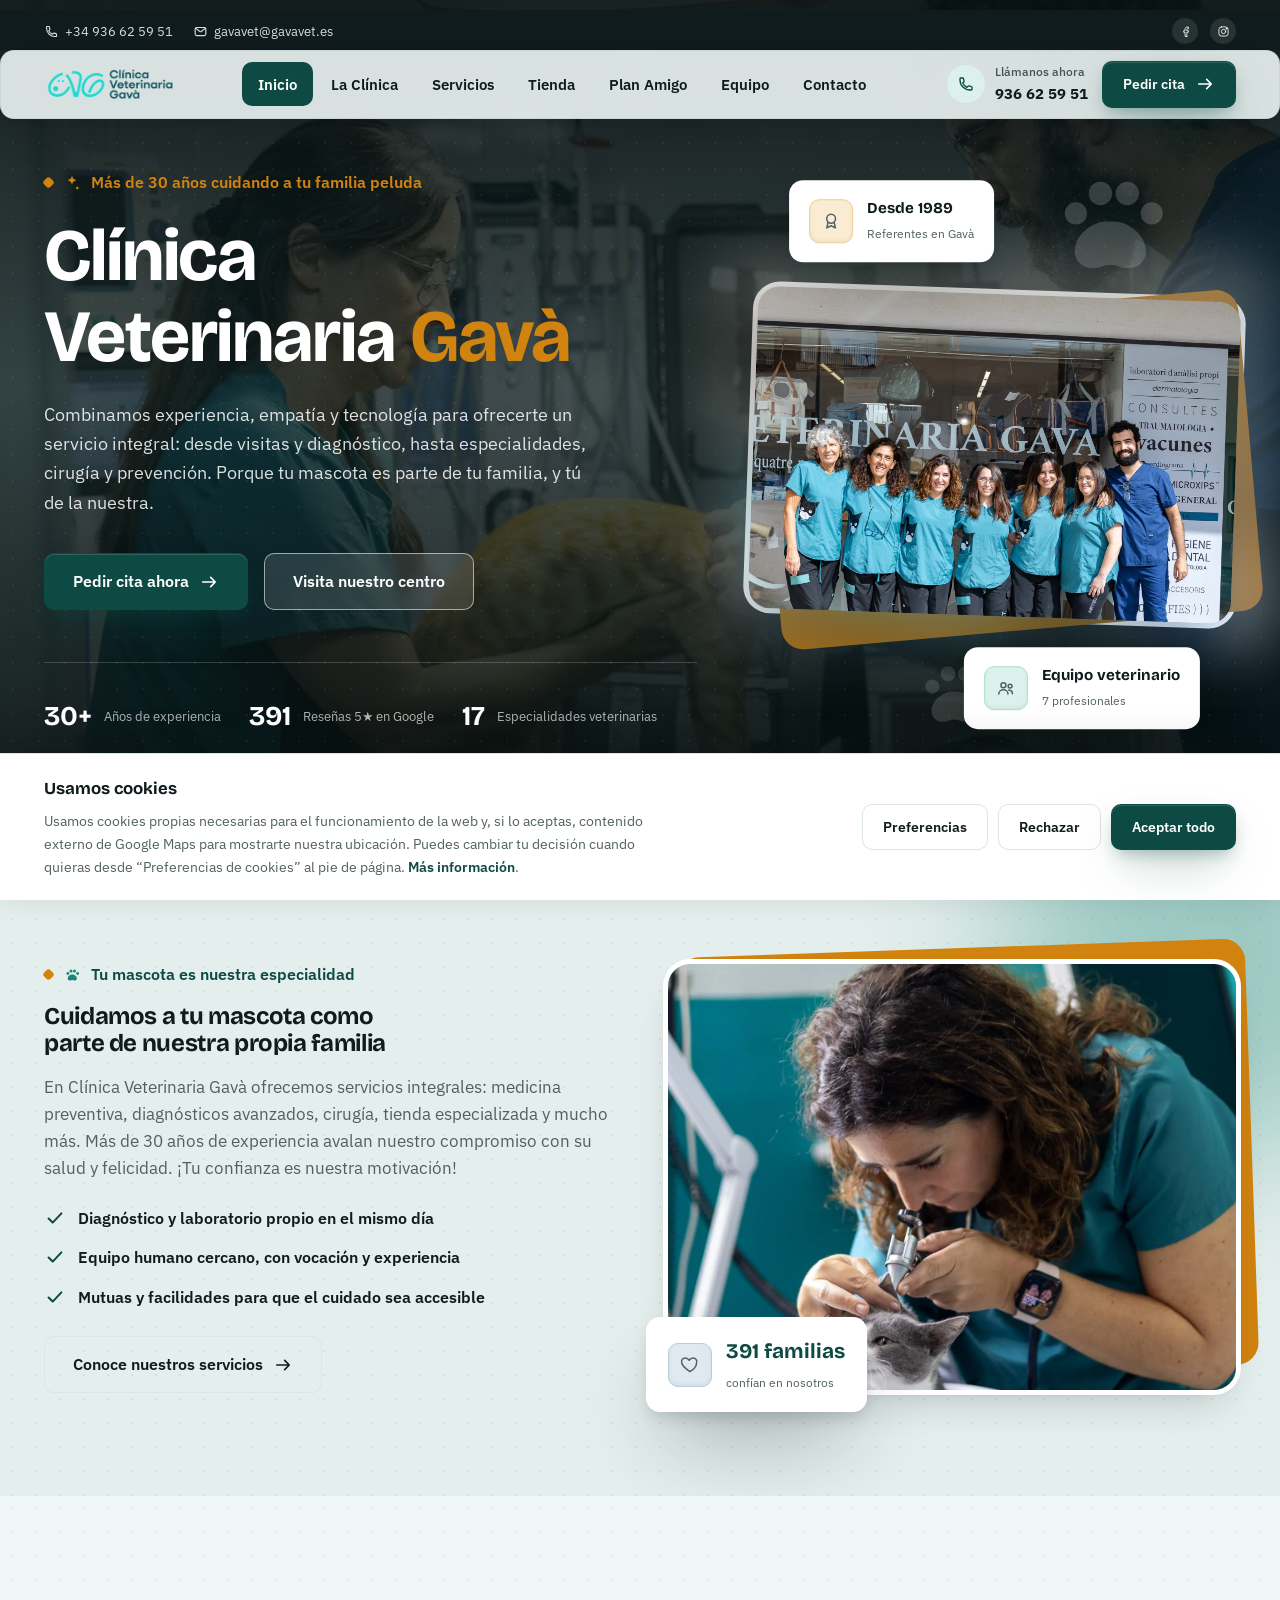
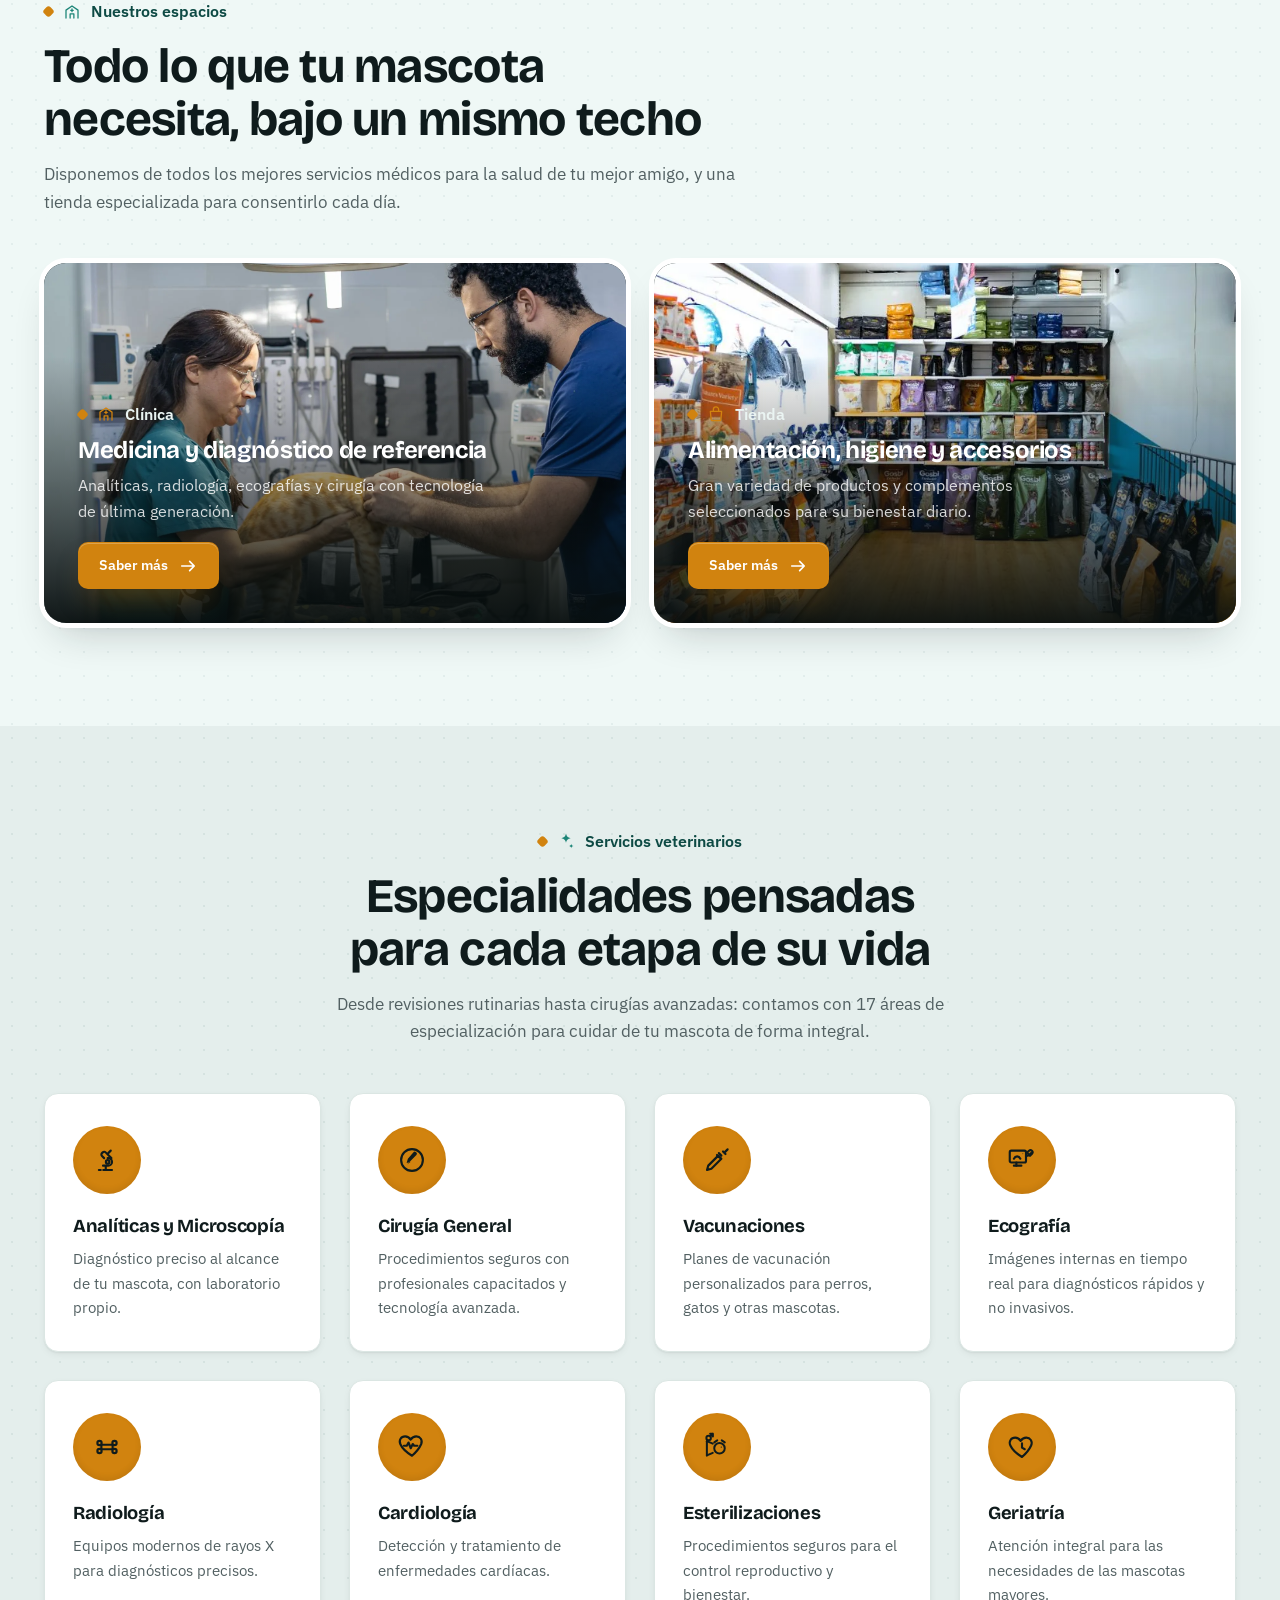
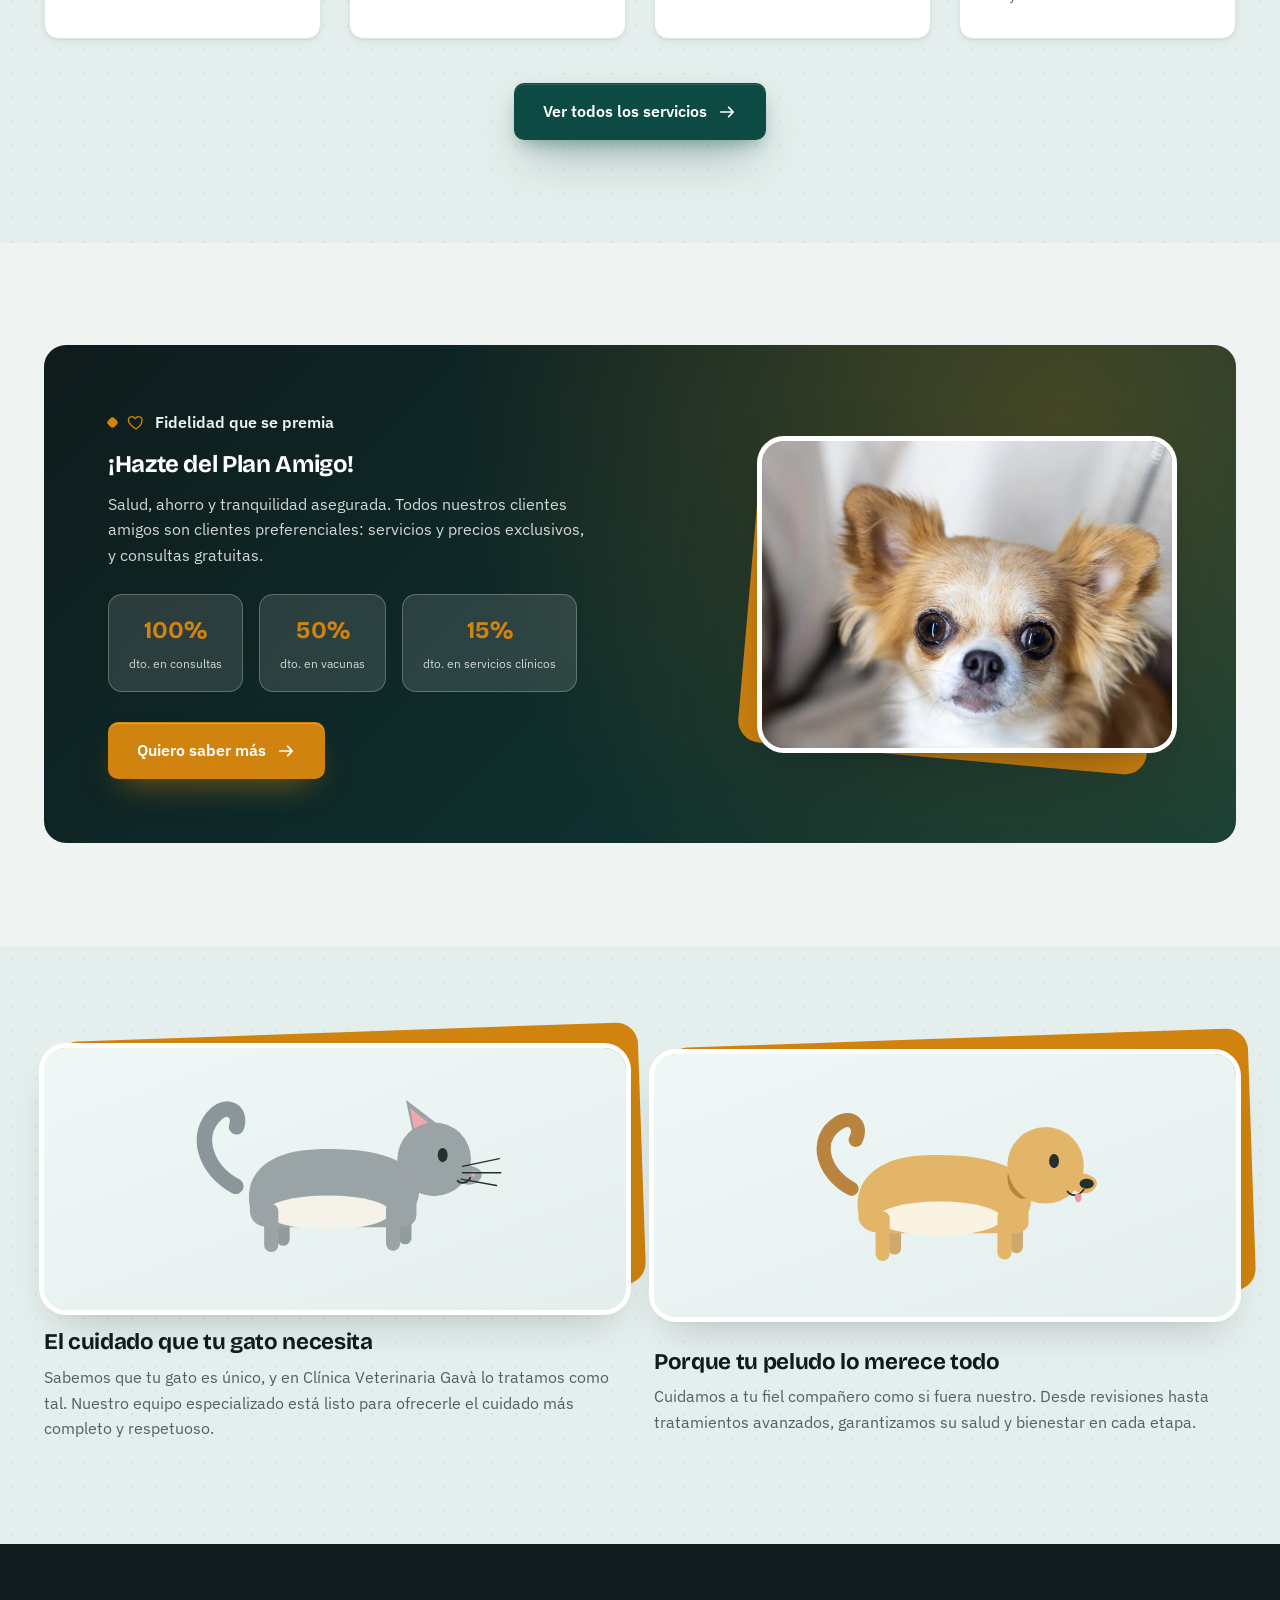
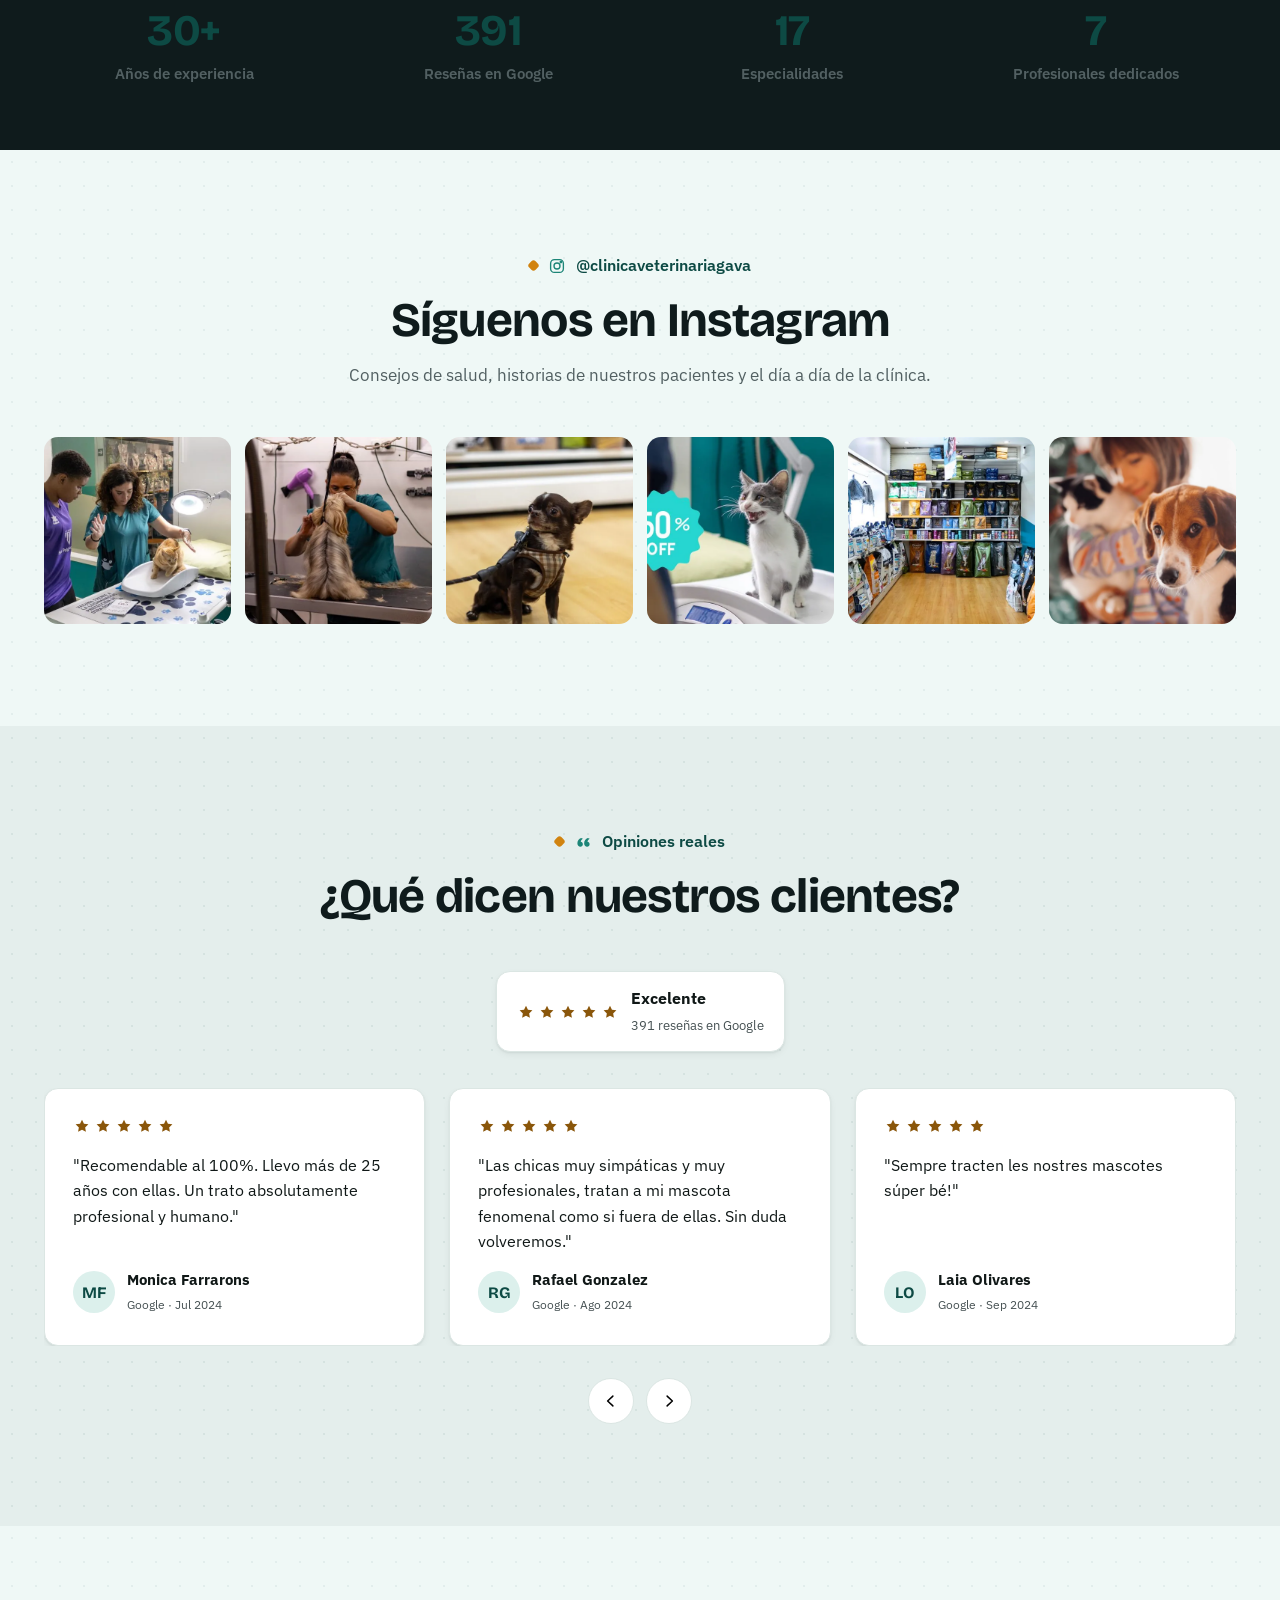
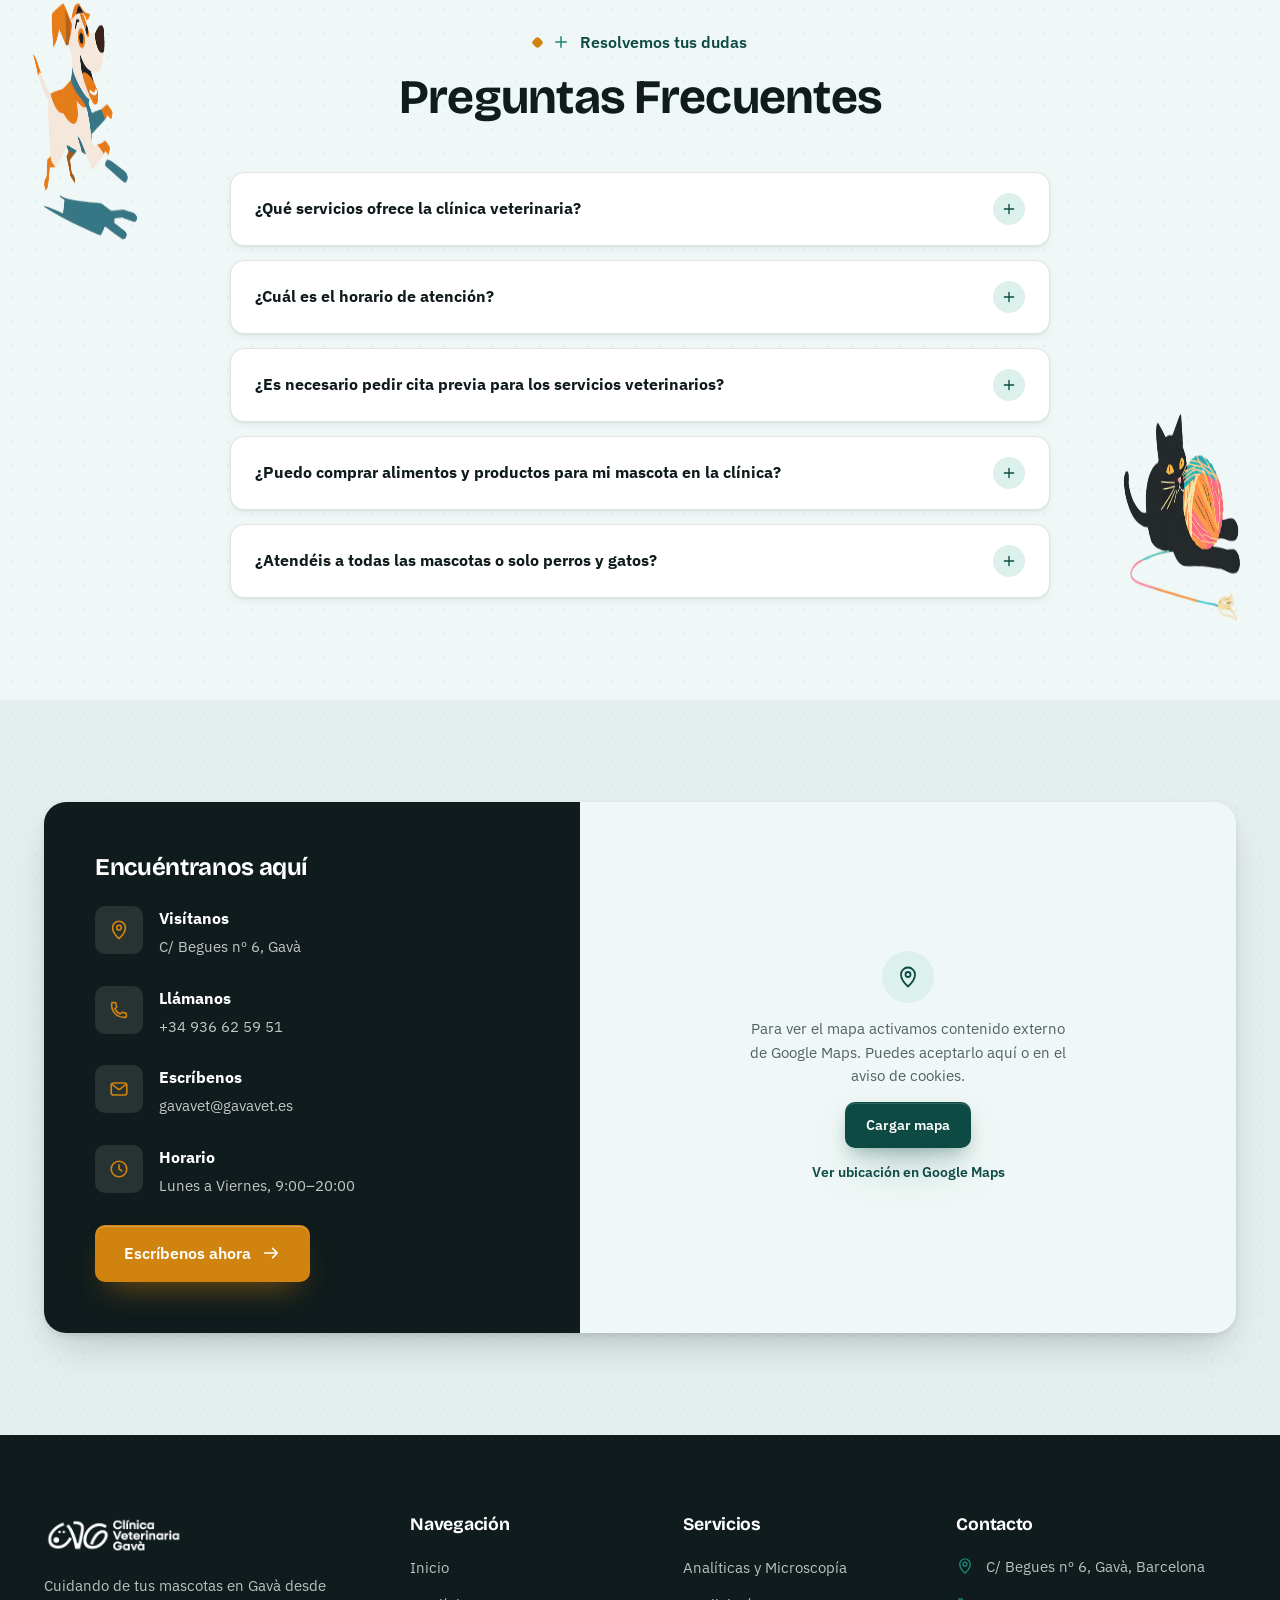
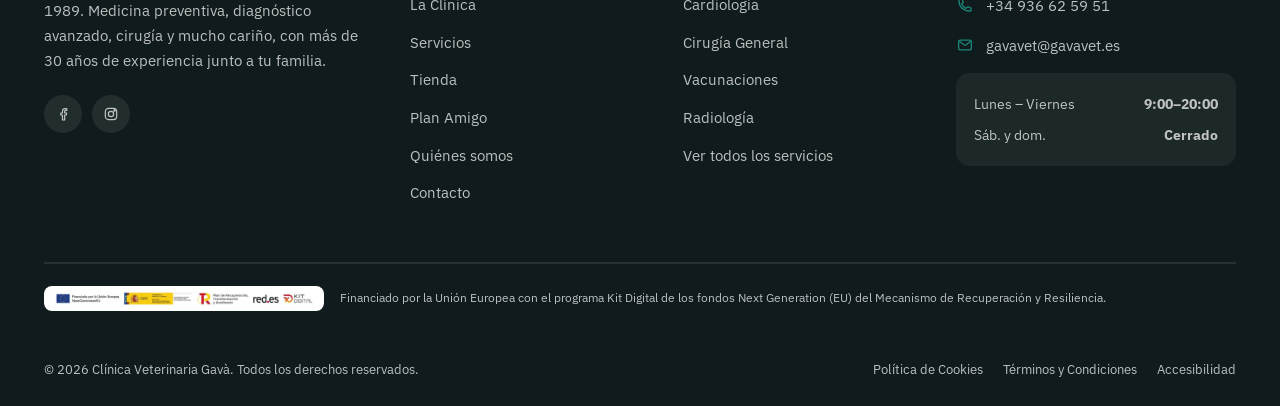
==== commit dea2b40a: "Add a scroll-progress ring to the back-to-top button, on every page The button was just a plain circ" ====
--- a/index.html
+++ b/index.html
@@ -605,7 +605,7 @@
   </div>
 </footer>
 
-<div class="float-actions">  <button class="float-btn top" aria-label="Volver arriba"><svg style="transform:rotate(-90deg)" aria-hidden="true"><use href="assets/icons.svg#i-arrow-right"></use></svg></button>
+<div class="float-actions">  <button class="float-btn top" aria-label="Volver arriba"><svg class="progress-ring" viewBox="0 0 56 56" aria-hidden="true"><circle class="progress-ring-track" cx="28" cy="28" r="25"></circle><circle class="progress-ring-fill" cx="28" cy="28" r="25"></circle></svg><svg style="transform:rotate(-90deg)" aria-hidden="true"><use href="assets/icons.svg#i-arrow-right"></use></svg></button>
 </div>
 
 <div class="cookie-banner" id="cookie-banner" role="dialog" aria-live="polite" aria-label="Aviso de cookies" hidden>
--- a/assets/css/styles.min.css
+++ b/assets/css/styles.min.css
@@ -1 +1 @@
-:root{--teal:#1c8577;--teal-700:#0d4a44;--teal-800:#082e2a;--teal-100:#dcf0ec;--teal-50:#eff8f6;--navy:#2c3438;--navy-deep:#0f1b1c;--ink:#101817;--gold:#d1830f;--gold-600:#b06e0c;--gold-700:#8a560a;--coral:#3d6a86;--coral-700:#274a61;--bg:#eff4f3;--surface:#ffffff;--surface-blue:#e4eeec;--border:#dbe6e3;--muted:#526062;--muted-2:#465153;--font-head:'Bricolage Grotesque','Arial Narrow',sans-serif;--font-body:'IBM Plex Sans',system-ui,sans-serif;--container:1240px;--radius-sm:10px;--radius-md:14px;--radius-lg:22px;--radius-full:999px;--shadow-sm:0 1px 2px rgba(15,27,28,.06),0 3px 10px -3px rgba(15,27,28,.10);--shadow-md:0 3px 8px -2px rgba(15,27,28,.12),0 20px 42px -14px rgba(15,27,28,.24);--shadow-lg:0 8px 16px -4px rgba(15,27,28,.16),0 40px 84px -22px rgba(15,27,28,.38);--shadow-teal:0 8px 18px -6px rgba(13,74,68,.4),0 22px 46px -16px rgba(13,74,68,.5);--ease:cubic-bezier(.22,1,.36,1)}*,*::before,*::after{box-sizing:border-box}html{scroll-behavior:smooth;scroll-padding-top:96px;overflow-x:hidden}@media (prefers-reduced-motion:reduce){html{scroll-behavior:auto}*,*::before,*::after{animation-duration:.001ms !important;animation-iteration-count:1 !important;transition-duration:.001ms !important;scroll-behavior:auto !important}}body{margin:0;font-family:var(--font-body);color:var(--ink);background:var(--bg);line-height:1.6;-webkit-font-smoothing:antialiased;overflow-x:hidden;scrollbar-color:var(--teal-700) var(--bg)}::selection{background:var(--teal-700);color:#fff}::-webkit-scrollbar{width:12px;height:12px}::-webkit-scrollbar-track{background:var(--bg)}::-webkit-scrollbar-thumb{background:var(--teal-700);border-radius:var(--radius-full);border:3px solid var(--bg)}::-webkit-scrollbar-thumb:hover{background:var(--teal-800)}img{max-width:100%;display:block}a{color:inherit;text-decoration:none}ul{list-style:none;margin:0;padding:0}button{font:inherit;cursor:pointer}input,textarea,select{font:inherit}h1,h2,h3,h4{font-family:var(--font-head);font-weight:700;line-height:1.1;margin:0;color:var(--navy-deep);text-wrap:balance;letter-spacing:-.015em}p{margin:0}svg{display:block}.container{width:100%;max-width:var(--container);margin-inline:auto;padding-inline:24px}section{position:relative;overflow:hidden}.visually-hidden{position:absolute;width:1px;height:1px;padding:0;margin:-1px;overflow:hidden;clip:rect(0,0,0,0);white-space:nowrap;border:0}.text-center{text-align:center}.mt-0{margin-top:0}.eyebrow{display:inline-flex;align-items:center;gap:10px;font-weight:600;font-size:.98rem;color:var(--teal-700);margin-bottom:16px}.eyebrow::before{content:'';width:9px;height:9px;border-radius:3px;background:var(--gold);flex-shrink:0;transform:rotate(45deg)}.eyebrow svg{width:18px;height:18px;color:var(--teal);flex-shrink:0}.ico svg{width:22px;height:22px}.eyebrow.on-dark{color:#eaf4f2}.eyebrow.on-dark::before{background:var(--gold)}.eyebrow.on-dark svg{color:var(--gold)}.eyebrow.on-gold{color:var(--navy-deep)}.eyebrow.on-gold::before{background:var(--navy-deep)}.eyebrow.on-gold svg{color:var(--navy-deep)}.section-head{max-width:720px;margin-bottom:48px}.section-head.centered{margin-inline:auto;text-align:center}.section-head h2{font-size:clamp(1.9rem,1.2rem + 2.4vw,3rem)}.section-head p{margin-top:14px;font-size:1.08rem;color:var(--muted)}.section-pad{padding-block:clamp(64px,8vw,112px)}.section-pad-sm{padding-block:clamp(40px,5vw,64px)}.bg-surface{background:var(--surface-blue);background-image:radial-gradient(circle,rgba(13,74,68,.07) 1px,transparent 1.4px);background-size:24px 24px}.bg-teal-50{background:var(--teal-50);background-image:radial-gradient(circle,rgba(13,74,68,.06) 1px,transparent 1.4px);background-size:24px 24px}.bg-navy{background:var(--navy-deep);color:#fff}.bg-navy .section-head p{color:rgba(255,255,255,.72)}.bg-navy h2,.bg-navy h3{color:#fff}.section-divider{position:absolute;inset:0;overflow:hidden;pointer-events:none;z-index:0}.section-divider svg{position:absolute}.blob{position:absolute;border-radius:50%;filter:blur(70px);opacity:.35;z-index:0;pointer-events:none}.section-pad > .container{position:relative;z-index:1}.btn{display:inline-flex;align-items:center;justify-content:center;gap:10px;padding:15px 28px;border-radius:var(--radius-sm);font-weight:600;font-size:.98rem;border:1.5px solid transparent;transition:transform .3s var(--ease),box-shadow .3s var(--ease),background .3s var(--ease),color .3s var(--ease),border-color .3s var(--ease);white-space:nowrap}.btn svg{width:20px;height:20px;flex-shrink:0;transition:transform .3s var(--ease)}.btn:hover svg{transform:translateX(3px)}.btn-primary{background:var(--teal-700);color:#fff;box-shadow:inset 0 1px 0 rgba(255,255,255,.14),var(--shadow-teal)}.btn-primary:hover{background:var(--teal-800);transform:translateY(-2px);box-shadow:inset 0 1px 0 rgba(255,255,255,.14),0 14px 30px -8px rgba(13,74,68,.55),0 30px 60px -18px rgba(13,74,68,.5)}.btn-ghost{background:rgba(255,255,255,.12);color:#fff;border-color:rgba(255,255,255,.55);backdrop-filter:blur(6px)}.btn-ghost:hover{background:#fff;color:var(--navy-deep);border-color:#fff;transform:translateY(-2px)}.btn-outline{background:transparent;color:var(--navy-deep);border-color:var(--border)}.btn-outline:hover{border-color:var(--teal-700);color:var(--teal-700);transform:translateY(-2px)}.btn-gold{background:var(--gold);color:#fff;box-shadow:inset 0 1px 0 rgba(255,255,255,.25),0 16px 32px -14px rgba(209,131,15,.6)}.btn-gold:hover{background:var(--gold-600);transform:translateY(-2px)}.btn-sm{padding:11px 20px;font-size:.88rem}.btn-block{width:100%}.site-header{position:fixed;inset-inline:0;top:0;z-index:1000;padding-block:10px;transition:background .35s var(--ease),box-shadow .35s var(--ease),padding .35s var(--ease)}.header-topbar{background:var(--navy-deep);color:rgba(255,255,255,.85);font-size:.82rem;overflow:hidden;max-height:40px;transition:max-height .35s var(--ease),opacity .35s var(--ease)}.header-topbar .container{display:flex;justify-content:space-between;align-items:center;padding-block:8px;gap:12px}.topbar-links{display:flex;gap:20px;align-items:center;min-width:0}.topbar-links a{display:inline-flex;align-items:center;gap:6px;transition:color .2s;white-space:nowrap}.topbar-links a:hover{color:var(--gold)}.topbar-links svg{width:15px;height:15px}.topbar-social{display:flex;gap:12px}.topbar-social a{width:26px;height:26px;display:grid;place-items:center;background:rgba(255,255,255,.1);border-radius:50%;transition:background .2s,transform .2s}.topbar-social a:hover{background:var(--teal-700);color:#fff;transform:translateY(-2px) scale(1.1)}.topbar-social svg{width:13px;height:13px}.site-header.is-scrolled .header-topbar{max-height:0;opacity:0}.site-header.is-scrolled{padding-block:0}.navbar{background:rgba(238,247,245,.9);backdrop-filter:blur(12px) saturate(140%);-webkit-backdrop-filter:blur(12px) saturate(140%);border-radius:var(--radius-md);border:1px solid rgba(15,27,28,.06);box-shadow:var(--shadow-md);transition:border-radius .35s var(--ease),background .35s var(--ease)}.site-header.is-scrolled .navbar{background:rgba(238,247,245,.98)}.navbar .container{display:flex;align-items:center;justify-content:space-between;gap:20px;padding-block:10px}.brand{display:flex;align-items:center;gap:10px;flex-shrink:0}.brand img{height:38px;width:auto}.nav-links{display:flex;align-items:center;gap:2px}.nav-links a{position:relative;padding:10px 16px;border-radius:var(--radius-sm);font-weight:600;font-size:.95rem;color:var(--navy-deep);transition:background .25s,color .25s}.nav-links a:hover{background:var(--teal-100);color:var(--teal-700)}.nav-links a.is-active{background:var(--teal-700);color:#fff}.header-cta{display:flex;align-items:center;gap:14px;flex-shrink:0}.header-phone{display:flex;align-items:center;gap:10px;font-weight:700;color:var(--navy-deep);font-size:.95rem}.header-phone .icon-badge{width:38px;height:38px;border-radius:50%;background:var(--teal-100);color:var(--teal-700);display:grid;place-items:center}.header-phone .icon-badge svg{width:18px;height:18px}.header-phone small{display:block;font-weight:500;color:var(--muted-2);font-size:.72rem}.nav-toggle{display:none;width:46px;height:46px;border-radius:50%;border:0;background:var(--teal-100);align-items:center;justify-content:center;flex-shrink:0}.nav-toggle span,.nav-toggle span::before,.nav-toggle span::after{content:'';display:block;width:20px;height:2px;background:var(--navy-deep);border-radius:2px;position:relative;transition:transform .3s var(--ease),opacity .3s var(--ease),background .3s}.nav-toggle span::before{position:absolute;top:-6px}.nav-toggle span::after{position:absolute;top:6px}.nav-toggle[aria-expanded="true"] span{background:transparent}.nav-toggle[aria-expanded="true"] span::before{transform:translateY(6px) rotate(45deg)}.nav-toggle[aria-expanded="true"] span::after{transform:translateY(-6px) rotate(-45deg)}@media (max-width:960px){.nav-links{position:fixed;inset:96px 16px auto 16px;z-index:999;background:var(--surface);border-radius:var(--radius-md);box-shadow:var(--shadow-lg);flex-direction:column;align-items:stretch;padding:14px;transform:translateY(-16px) scale(.98);opacity:0;visibility:hidden;transition:transform .3s var(--ease),opacity .3s var(--ease),visibility .3s}.nav-links.is-open{transform:translateY(0) scale(1);opacity:1;visibility:visible}.nav-links a{padding:14px 18px;font-size:1.02rem}.header-phone span{display:none}.nav-toggle{display:inline-flex}.header-cta .btn-primary{display:none}}@media (max-width:640px){.header-phone{display:none}.hero-shapes{display:none}}@media (max-width:480px){.topbar-links a:last-child{display:none}}.hero{position:relative;color:#fff;overflow:hidden;padding-top:170px;padding-bottom:120px;isolation:isolate}.hero-bg{position:absolute;inset:0;z-index:-2}.hero-bg img{width:100%;height:100%;object-fit:cover;transform:scale(1.06)}.hero-bg::after{content:'';position:absolute;inset:0;background:radial-gradient(circle,rgba(255,255,255,.05) 1px,transparent 1.4px) 0 0/26px 26px,linear-gradient(180deg,rgba(9,17,17,.92) 0%,rgba(9,25,24,.72) 45%,rgba(8,16,16,.95) 100%)}.hero-shapes{position:absolute;inset:0;z-index:-1;pointer-events:none}.hero-shapes svg{position:absolute}.hero-inner{display:grid;grid-template-columns:1.15fr .85fr;gap:56px;align-items:center}.hero-kicker{display:flex;align-items:center;gap:10px;font-weight:600;color:var(--gold);font-size:1rem;margin-bottom:20px}.hero-kicker::before{content:'';width:9px;height:9px;border-radius:3px;background:var(--gold);transform:rotate(45deg);flex-shrink:0}.hero-kicker svg{width:18px;height:18px;flex-shrink:0}.hero h1{font-size:clamp(2.6rem,1.7rem + 3.8vw,4.6rem);color:#fff}.hero h1 em{font-style:normal;color:var(--gold);position:relative}.hero p.lead{margin-top:22px;font-size:1.15rem;max-width:560px;color:rgba(255,255,255,.85)}.hero-actions{display:flex;flex-wrap:wrap;gap:16px;margin-top:36px}.hero-trust{display:flex;flex-wrap:wrap;gap:28px;margin-top:52px;padding-top:32px;border-top:1px solid rgba(255,255,255,.18)}.hero-trust .item{display:flex;align-items:center;gap:12px}.hero-trust .item .num{font-family:var(--font-head);font-size:1.7rem;font-weight:700;color:#fff}.hero-trust .item small{display:block;color:rgba(255,255,255,.68);font-size:.8rem}.hero-card{position:relative;isolation:isolate;box-shadow:0 0 0 5px var(--surface),var(--shadow-lg);aspect-ratio:1800/1199;transform:rotate(2deg);border-radius:var(--radius-lg);background:var(--border)}.hero-card::before{content:'';position:absolute;inset:-24px;z-index:-1;border-radius:32px;background-image:var(--photo-url);background-size:cover;background-position:center;filter:blur(28px) saturate(1.3);opacity:.45;transform:scale(1.06) rotate(-2deg)}.hero-card::after{content:'';position:absolute;inset:0;z-index:-2;border-radius:var(--radius-lg);background:linear-gradient(135deg,var(--gold),var(--gold-700));transform:rotate(-7deg) translate(14px,16px)}.hero-card picture{display:block;width:100%;height:100%;overflow:hidden;border-radius:var(--radius-lg)}.hero-card img{width:100%;height:100%;object-fit:cover;transition:transform .6s var(--ease)}.hero-card:hover img{transform:scale(1.05)}.hero-float{position:absolute;background:var(--surface);color:var(--navy-deep);border-radius:var(--radius-md);padding:16px 20px;box-shadow:var(--shadow-lg);display:flex;align-items:center;gap:14px;transform:rotate(-2deg);animation:floaty 5s ease-in-out infinite}.hero-float.f1{bottom:100%;left:28px;margin-bottom:28px}.hero-float.f2{top:100%;right:28px;margin-top:28px;animation-delay:1.2s}.badge-icon{position:relative;flex-shrink:0;width:44px;height:44px;border-radius:var(--radius-sm);display:grid;place-items:center;background:var(--bi-bg);color:var(--bi-fg);border:1.5px solid var(--bi-ring);box-shadow:inset 0 -2px 4px rgba(0,0,0,.05)}.badge-icon svg{width:20px;height:20px}.badge-icon.bi-lg{width:56px;height:56px;border-radius:var(--radius-md)}.badge-icon.bi-lg svg{width:25px;height:25px}.badge-icon.bi-gold{--bi-bg:#faecd3;--bi-fg:#8a560a;--bi-ring:#edcd93}.badge-icon.bi-teal{--bi-bg:#dcf0ec;--bi-fg:#0d4a44;--bi-ring:#aedcd2}.badge-icon.bi-coral{--bi-bg:#dfe9ef;--bi-fg:#274a61;--bi-ring:#b7cdda}.badge-icon.bi-navy{--bi-bg:#dee3e2;--bi-fg:#0f1b1c;--bi-ring:#bcc6c4}.hero-float strong{display:block;font-size:.95rem;font-family:var(--font-head);font-weight:700}.hero-float span{font-size:.78rem;color:var(--muted)}@keyframes floaty{0%,100%{transform:translateY(0) rotate(-2deg)}50%{transform:translateY(-12px) rotate(0deg)}}@media (max-width:960px){.hero-inner{grid-template-columns:1fr;text-align:center}.hero p.lead{margin-inline:auto}.hero-actions{justify-content:center}.hero-trust{justify-content:center}.hero-card{max-width:420px;margin-inline:auto;transform:none}.hero-card::after{transform:rotate(-4deg) translate(10px,10px)}.hero-float{display:none}}.page-hero{position:relative;color:#fff;padding-top:168px;padding-bottom:88px;overflow:hidden;isolation:isolate;min-height:clamp(480px,58vw,760px);display:flex;align-items:center}.page-hero .hero-bg img{transform:scale(1.02)}.page-hero .container{position:relative;width:100%}.breadcrumbs{display:flex;align-items:center;gap:8px;font-size:.85rem;color:rgba(255,255,255,.7);margin-bottom:18px}.breadcrumbs a:hover{color:#fff}.page-hero h1{font-size:clamp(2.2rem,1.5rem + 2.8vw,3.6rem);color:#fff;max-width:820px}.page-hero p.lead{margin-top:18px;max-width:640px;color:rgba(255,255,255,.85);font-size:1.08rem}@media (max-width:640px){.page-hero{min-height:420px;padding-top:130px;padding-bottom:56px}}.grid{display:grid;gap:28px}.grid-3{grid-template-columns:repeat(3,1fr)}.grid-4{grid-template-columns:repeat(4,1fr)}.grid-2{grid-template-columns:repeat(2,1fr)}@media (max-width:960px){.grid-3,.grid-4{grid-template-columns:repeat(2,1fr)}}@media (max-width:640px){.grid-2,.grid-3,.grid-4{grid-template-columns:1fr}}.service-card{background:var(--surface);border:1px solid var(--border);border-radius:var(--radius-md);transition:transform .35s var(--ease),box-shadow .35s var(--ease),border-color .35s;position:relative;box-shadow:var(--shadow-sm);min-height:330px;perspective:1400px}.service-card:hover{transform:translateY(-6px);box-shadow:var(--shadow-md);border-color:var(--sv-ring,var(--teal-700))}.service-card-inner{position:absolute;inset:0;transition:transform .65s cubic-bezier(.34,1.35,.64,1);transform-style:preserve-3d}.service-card:hover .service-card-inner{transform:rotateY(180deg)}.service-card-face{position:absolute;inset:0;backface-visibility:hidden;-webkit-backface-visibility:hidden;border-radius:inherit;overflow:hidden}.service-card-front{padding:32px 28px;background:var(--surface);display:flex;flex-direction:column}.service-card-back{transform:rotateY(180deg);display:flex;align-items:flex-end;background:var(--border) var(--photo-url) center/cover no-repeat}.service-card-back::after{content:'';position:absolute;inset:0;background:linear-gradient(0deg,rgba(9,17,17,.85),rgba(9,17,17,.1) 65%)}.service-card-back h3{position:relative;z-index:1;color:#fff;padding:20px 22px;margin:0;font-size:1.1rem}.service-icon{width:68px;height:68px;flex-shrink:0;border-radius:50%;display:grid;place-items:center;margin-bottom:22px;background:var(--gold);color:var(--navy-deep);box-shadow:inset 0 -3px 6px rgba(0,0,0,.08);transition:background .35s var(--ease),color .35s var(--ease),transform .3s var(--ease)}.service-icon svg{width:30px;height:30px;stroke-width:2.4}.service-card:hover .service-icon{background:var(--navy-deep);color:var(--gold);transform:scale(1.06) rotate(-4deg);box-shadow:inset 0 -3px 6px rgba(0,0,0,.3)}.service-photo-wrap{position:relative;margin-bottom:24px;isolation:isolate}.service-photo-wrap::before{content:'';position:absolute;inset:-16px;z-index:0;border-radius:26px;background-image:var(--photo-url);background-size:cover;background-position:center;filter:blur(20px) saturate(1.2);opacity:.5;transform:scale(1.04);transition:opacity .4s var(--ease)}.service-card:hover .service-photo-wrap::before{opacity:.75}.service-photo{position:relative;z-index:1;width:100%;aspect-ratio:5/7;border-radius:var(--radius-md);overflow:hidden;box-shadow:0 20px 36px -16px var(--sv-shadow,rgba(15,27,28,.4)),0 0 0 1px rgba(255,255,255,.6) inset;transition:box-shadow .35s var(--ease)}.service-photo img{width:100%;height:100%;object-fit:cover;transition:transform .5s var(--ease)}.service-card:hover .service-photo img{transform:scale(1.08)}.service-card.c-teal{--sv-bg:#dcf0ec;--sv-fg:#0d4a44;--sv-ring:#aedcd2;--sv-solid:#0d4a44;--sv-shadow:rgba(13,74,68,.35)}.service-card.c-gold{--sv-bg:#faecd3;--sv-fg:#8a560a;--sv-ring:#edcd93;--sv-solid:#b06e0c;--sv-shadow:rgba(176,110,12,.35)}.service-card.c-coral{--sv-bg:#dfe9ef;--sv-fg:#274a61;--sv-ring:#b7cdda;--sv-solid:#3d6a86;--sv-shadow:rgba(61,106,134,.32)}.service-card.c-blue{--sv-bg:#e0e6df;--sv-fg:#3c5030;--sv-ring:#c1d0b6;--sv-solid:#54703f;--sv-shadow:rgba(84,112,63,.32)}.service-card.c-green{--sv-bg:#e3ecdc;--sv-fg:#39561f;--sv-ring:#c1d8ab;--sv-solid:#4e7a2a;--sv-shadow:rgba(78,122,42,.32)}.service-card.c-purple{--sv-bg:#e6e2ec;--sv-fg:#453268;--sv-ring:#cabfdc;--sv-solid:#5c4590;--sv-shadow:rgba(92,69,144,.32)}.service-card h3{font-size:1.15rem;margin-bottom:10px}.service-card p{color:var(--muted);font-size:.95rem}.service-card .tag{position:absolute;top:20px;right:20px;font-size:.68rem;font-weight:700;letter-spacing:.05em;text-transform:uppercase;background:var(--gold);color:#fff;padding:5px 10px;border-radius:var(--radius-sm)}.service-card-link{margin-top:16px;display:inline-flex;align-items:center;gap:6px;font-weight:700;color:var(--teal-700);font-size:.9rem}.service-card-link svg{width:16px;height:16px;transition:transform .25s}.service-card:hover .service-card-link svg{transform:translateX(4px)}.feature-card{border-radius:var(--radius-lg);overflow:hidden;position:relative;box-shadow:0 0 0 5px var(--surface),var(--shadow-md);min-height:360px;display:flex;align-items:flex-end;color:#fff;background:var(--navy-deep)}.feature-card img{position:absolute;inset:0;width:100%;height:100%;object-fit:cover;transition:transform .6s var(--ease)}.feature-card:hover img{transform:scale(1.07)}.feature-card::after{content:'';position:absolute;inset:0;background:linear-gradient(180deg,rgba(9,17,17,0) 26%,rgba(8,15,15,.95) 100%)}.feature-card-body{position:relative;padding:34px;z-index:1}.feature-card-body .eyebrow{margin-bottom:10px}.feature-card-body h3{color:#fff;font-size:1.5rem;margin-bottom:10px}.feature-card-body p{color:rgba(255,255,255,.82);margin-bottom:18px;max-width:420px}.stats-bar{display:grid;grid-template-columns:repeat(4,1fr);gap:24px;text-align:center}.stats-bar .stat h3{font-size:clamp(2.1rem,1.6rem + 1.4vw,3rem);color:var(--teal-700);font-family:var(--font-head)}.stats-bar .stat p{color:var(--muted);font-weight:600;margin-top:6px;font-size:.92rem}@media (max-width:760px){.stats-bar{grid-template-columns:repeat(2,1fr)}}.promo-banner{border-radius:var(--radius-lg);position:relative;overflow:hidden;padding:clamp(36px,5vw,64px);background:linear-gradient(135deg,var(--navy-deep),var(--teal-700) 140%);color:#fff;isolation:isolate}.promo-banner::before{content:'';position:absolute;inset:0;z-index:0;pointer-events:none;background:radial-gradient(circle at 85% 15%,rgba(209,131,15,.28),transparent 55%)}.promo-banner .container-inner{display:grid;grid-template-columns:1.2fr .8fr;gap:40px;align-items:center;position:relative;z-index:1}.promo-banner h2{color:#fff}.promo-banner p{color:rgba(255,255,255,.82);margin-top:14px;max-width:480px}.promo-badges{display:flex;gap:16px;flex-wrap:wrap;margin-top:26px}.promo-badge{background:rgba(255,255,255,.12);border:1px solid rgba(255,255,255,.25);border-radius:var(--radius-md);padding:16px 20px;text-align:center;min-width:110px;backdrop-filter:blur(4px)}.promo-badge strong{display:block;font-family:var(--font-head);font-size:1.5rem;font-weight:700;color:var(--gold)}.promo-badge span{font-size:.78rem;color:rgba(255,255,255,.78)}.promo-badge.on-light{background:var(--teal-100);border-color:var(--border)}.promo-badge.on-light strong{color:var(--teal-700)}.promo-badge.on-light span{color:var(--muted)}.promo-visual{position:relative;isolation:isolate}.promo-visual::before{content:'';position:absolute;inset:0;z-index:-1;border-radius:var(--radius-lg);background:var(--gold);transform:rotate(5deg) translate(-12px,12px)}.promo-visual img{display:block;width:100%;height:auto;border-radius:var(--radius-lg);box-shadow:0 0 0 5px var(--surface),var(--shadow-lg);position:relative}@media (max-width:860px){.promo-banner .container-inner{grid-template-columns:1fr}.promo-visual{order:-1;max-width:340px;margin-inline:auto}}.team-card{text-align:center;position:relative}.team-photo{position:relative;z-index:1;border-radius:var(--radius-md);overflow:hidden;aspect-ratio:2/3;margin-bottom:18px;box-shadow:0 0 0 4px var(--surface),var(--shadow-sm);background:var(--border)}.team-photo::before{content:'';position:absolute;inset:0;z-index:-1;border-radius:var(--radius-md);background:var(--teal);transform:rotate(-4deg) translate(-8px,8px)}.team-photo img{width:100%;height:100%;object-fit:cover;transition:transform .5s var(--ease)}.team-card:hover .team-photo img{transform:scale(1.06)}.team-photo .social{position:absolute;bottom:0;inset-inline:0;display:flex;justify-content:center;gap:8px;padding:14px;background:linear-gradient(0deg,rgba(8,15,15,.8),transparent);opacity:0;transform:translateY(8px);transition:opacity .3s,transform .3s}.team-card:hover .team-photo .social{opacity:1;transform:translateY(0)}.team-photo .social a{width:34px;height:34px;border-radius:50%;background:#fff;color:var(--navy-deep);display:grid;place-items:center}.team-photo .social svg{width:15px;height:15px}.team-card h3{font-size:1.1rem}.team-card .role{color:var(--teal-700);font-weight:600;font-size:.88rem;margin-top:4px}.team-avatar-fallback{width:100%;height:100%;display:grid;place-items:center;background:linear-gradient(135deg,var(--teal),var(--navy));color:#fff;font-family:var(--font-head);font-size:2.4rem;font-weight:700}.reviews-summary{display:flex;align-items:center;gap:18px;margin-bottom:36px;flex-wrap:wrap}.reviews-summary .g-badge{display:flex;align-items:center;gap:12px;background:var(--surface);border:1px solid var(--border);padding:14px 20px;border-radius:var(--radius-md);box-shadow:var(--shadow-sm)}.stars{display:flex;gap:3px;color:var(--gold-700)}.stars svg{width:18px;height:18px}.testimonial-track-wrap{position:relative;overflow-x:auto;overflow-y:hidden;scrollbar-width:none;-webkit-overflow-scrolling:touch}.testimonial-track-wrap::-webkit-scrollbar{display:none}.js .testimonial-track-wrap{overflow-x:hidden}.testimonial-track{display:flex;gap:24px;transition:transform .5s var(--ease)}.testimonial-card{flex:0 0 calc(33.333% - 16px);background:var(--surface);border:1px solid var(--border);border-radius:var(--radius-md);padding:28px;display:flex;flex-direction:column;gap:14px;box-shadow:var(--shadow-sm)}.testimonial-card .stars{margin-bottom:4px}.testimonial-card p{color:var(--ink);font-size:.98rem;flex-grow:1}.testimonial-author{display:flex;align-items:center;gap:12px}.testimonial-author .avatar{width:42px;height:42px;border-radius:50%;background:var(--teal-100);color:var(--teal-700);display:grid;place-items:center;font-family:var(--font-head);font-weight:700}.testimonial-author strong{display:block;font-size:.92rem}.testimonial-author span{font-size:.78rem;color:var(--muted-2)}.testimonial-controls{display:flex;justify-content:center;gap:12px;margin-top:32px}.testimonial-controls button{width:46px;height:46px;border-radius:50%;border:1px solid var(--border);background:var(--surface);display:grid;place-items:center;transition:.25s}.testimonial-controls button:hover{background:var(--teal-700);border-color:var(--teal-700);color:#fff}.testimonial-controls svg{width:18px;height:18px}@media (max-width:960px){.testimonial-card{flex:0 0 calc(50% - 12px)}}@media (max-width:640px){.testimonial-card{flex:0 0 100%}}.faq-mascot{position:absolute;width:110px;opacity:.9;pointer-events:none}.faq-mascot.dog{left:2%;top:6%;transform:rotate(-6deg)}.faq-mascot.cat{right:3%;bottom:4%;width:120px;transform:scaleX(-1) rotate(4deg)}@media (max-width:1100px){.faq-mascot{display:none}}.faq-list{max-width:820px;margin-inline:auto;display:flex;flex-direction:column;gap:14px}.faq-item{background:var(--surface);border:1px solid var(--border);border-radius:var(--radius-md);overflow:hidden;box-shadow:var(--shadow-sm);transition:border-color .25s}.faq-item:hover{border-color:var(--teal)}.faq-question{width:100%;display:flex;align-items:center;justify-content:space-between;gap:16px;padding:20px 24px;background:none;border:0;text-align:left;font-weight:700;font-size:1.02rem;color:var(--navy-deep);transition:background .2s}.faq-question:hover{background:var(--teal-50)}.faq-question .plus{width:32px;height:32px;border-radius:50%;background:var(--teal-100);color:var(--teal-700);display:grid;place-items:center;flex-shrink:0;transition:transform .3s var(--ease),background .3s}.faq-question .plus svg{width:16px;height:16px;transition:transform .3s var(--ease)}.faq-item.is-open .faq-question .plus{background:var(--teal-700);color:#fff}.faq-item.is-open .faq-question .plus svg{transform:rotate(45deg)}.js .faq-answer{max-height:0;overflow:hidden;transition:max-height .4s var(--ease)}.faq-answer-inner{padding:0 24px 22px;color:var(--muted);font-size:.96rem}.contact-grid{display:grid;grid-template-columns:.9fr 1.1fr;gap:0;border-radius:var(--radius-lg);overflow:hidden;box-shadow:var(--shadow-md)}.contact-info-panel{background:var(--navy-deep);color:#fff;padding:clamp(32px,4vw,56px);display:flex;flex-direction:column;gap:26px;justify-content:center}.contact-info-panel h2{color:#fff}.contact-row{display:flex;align-items:flex-start;gap:16px}.contact-row .ico{width:48px;height:48px;border-radius:var(--radius-sm);background:rgba(255,255,255,.1);display:grid;place-items:center;flex-shrink:0;color:var(--gold)}.contact-row .ico svg{width:22px;height:22px}.contact-row strong{display:block;margin-bottom:3px;font-size:.98rem}.contact-row span,.contact-row a{color:rgba(255,255,255,.75);font-size:.92rem}.contact-row a:hover{color:var(--gold)}.map-wrap{position:relative;min-height:420px}.map-wrap iframe{position:absolute;inset:0;width:100%;height:100%;border:0;filter:grayscale(.25) contrast(1.05) saturate(1.1)}.map-wrap iframe[hidden]{display:none}.map-placeholder{position:absolute;inset:0;z-index:1;display:flex;flex-direction:column;align-items:center;justify-content:center;gap:14px;text-align:center;padding:32px;background:var(--teal-50)}.map-placeholder .ico{width:52px;height:52px;border-radius:50%;background:var(--teal-100);color:var(--teal-700);display:grid;place-items:center}.map-placeholder .ico svg{width:24px;height:24px}.map-placeholder p{max-width:320px;color:var(--muted);font-size:.92rem}.map-placeholder .map-fallback-link{font-size:.85rem;color:var(--teal-700);font-weight:600}.cookie-banner{position:fixed;inset-inline:0;bottom:0;z-index:1200;background:var(--surface);border-top:1px solid var(--border);box-shadow:0 -10px 34px rgba(8,15,15,.16);max-height:90vh;overflow-y:auto}.cookie-banner-inner{max-width:1240px;margin-inline:auto;padding:22px 24px;display:flex;gap:24px;align-items:center;flex-wrap:wrap}.cookie-banner-text{flex:1;min-width:240px}.cookie-banner-text strong{display:block;font-family:var(--font-head);font-size:1.05rem;font-weight:700;margin-bottom:6px;color:var(--navy-deep)}.cookie-banner-text p{color:var(--muted);font-size:.9rem;max-width:640px}.cookie-banner-text a{color:var(--teal-700);font-weight:600}.cookie-banner-actions{display:flex;gap:10px;flex-wrap:wrap;margin-left:auto}.cookie-prefs-panel{border-top:1px solid var(--border);padding:6px 24px 22px}.cookie-prefs-panel-inner{max-width:1240px;margin-inline:auto}.cookie-pref-row{display:flex;justify-content:space-between;align-items:flex-start;gap:20px;padding:16px 0;border-bottom:1px solid var(--border)}.cookie-pref-row:last-of-type{border-bottom:0}.cookie-pref-row strong{display:block;font-size:.95rem;color:var(--navy-deep);margin-bottom:3px}.cookie-pref-row span{font-size:.85rem;color:var(--muted)}.cookie-pref-row input[type="checkbox"]{width:20px;height:20px;accent-color:var(--teal-700);flex-shrink:0;margin-top:2px}.cookie-prefs-panel .btn{margin-top:6px}.footer-cookie-link{background:none;border:0;padding:0;color:inherit;font-size:.82rem;font-family:inherit;transition:color .2s,padding-left .2s}.footer-cookie-link:hover{color:var(--teal);padding-left:4px}@media (max-width:760px){.cookie-banner-inner{flex-direction:column;align-items:stretch}.cookie-banner-actions{margin-left:0}.cookie-banner-actions .btn{flex:1}.cookie-pref-row{flex-direction:column;gap:8px}}@media (max-width:860px){.contact-grid{grid-template-columns:1fr}.map-wrap{min-height:320px}}.form-card{background:var(--surface);border:1px solid var(--border);border-radius:var(--radius-lg);padding:clamp(28px,4vw,44px);box-shadow:var(--shadow-md)}.field{margin-bottom:20px}.field label{display:block;font-weight:700;font-size:.88rem;margin-bottom:8px;color:var(--navy-deep)}.field .required{color:var(--coral-700)}.field input,.field textarea,.field select{width:100%;padding:14px 16px;border:1.5px solid var(--border);border-radius:var(--radius-sm);background:var(--teal-50);transition:border-color .25s,box-shadow .25s;color:var(--ink)}.field input:focus,.field textarea:focus,.field select:focus{outline:none;border-color:var(--teal);box-shadow:0 0 0 4px var(--teal-100);background:var(--surface)}.field textarea{resize:vertical;min-height:130px}.field.has-error input,.field.has-error textarea{border-color:var(--coral-700);background:#fbeee7}.field-error{display:none;color:var(--coral-700);font-size:.8rem;margin-top:6px;font-weight:600}.field.has-error .field-error{display:block}.form-note{font-size:.8rem;color:var(--muted-2);margin-top:14px}.form-success{display:none;align-items:center;gap:14px;background:var(--teal-50);border:1px solid var(--teal-100);padding:18px 20px;border-radius:var(--radius-md);margin-top:20px;color:var(--teal-700);font-weight:600}.form-success.is-visible{display:flex}.form-success svg{width:24px;height:24px;flex-shrink:0}.insta-grid{display:grid;grid-template-columns:repeat(6,1fr);gap:14px}.insta-grid a{position:relative;border-radius:var(--radius-md);overflow:hidden;aspect-ratio:1;display:block}.insta-grid img{width:100%;height:100%;object-fit:cover;transition:transform .5s var(--ease)}.insta-grid a::after{content:'';position:absolute;inset:0;background:linear-gradient(135deg,rgba(28,133,119,.55),rgba(9,17,17,.55));opacity:0;transition:opacity .3s}.insta-grid a .ig-ico{position:absolute;inset:0;margin:auto;width:26px;height:26px;color:#fff;opacity:0;transition:opacity .3s;z-index:1}.insta-grid a:hover img{transform:scale(1.1)}.insta-grid a:hover::after,.insta-grid a:hover .ig-ico{opacity:1}@media (max-width:860px){.insta-grid{grid-template-columns:repeat(3,1fr)}}.timeline{display:grid;grid-template-columns:repeat(4,1fr);gap:24px}.timeline .step{background:var(--surface);border:1px solid var(--border);border-radius:var(--radius-md);padding:26px;position:relative;box-shadow:var(--shadow-sm)}.timeline .step .n{width:42px;height:42px;border-radius:50%;background:var(--navy-deep);color:#fff;display:grid;place-items:center;font-family:var(--font-head);font-weight:700;margin-bottom:16px}@media (max-width:860px){.timeline{grid-template-columns:repeat(2,1fr)}}@media (max-width:520px){.timeline{grid-template-columns:1fr}}.shop-cat{border-radius:var(--radius-md);overflow:hidden;position:relative;aspect-ratio:5/7;box-shadow:0 0 0 4px var(--surface),var(--shadow-sm);background:var(--border)}.shop-cat img{width:100%;height:100%;object-fit:cover;transition:transform .5s var(--ease)}.shop-cat:hover img{transform:scale(1.08)}.shop-cat .label{position:absolute;inset-inline:0;bottom:0;padding:20px;color:#fff;background:linear-gradient(0deg,rgba(8,15,15,.88),transparent 70%)}.shop-cat .label h3{color:#fff;font-size:1.15rem}.shop-gallery{display:grid;grid-template-columns:repeat(4,1fr);gap:18px}.shop-gallery picture{display:block;overflow:hidden;border-radius:var(--radius-md);box-shadow:0 0 0 4px var(--surface),var(--shadow-sm);aspect-ratio:4/5;background:var(--border)}.shop-gallery img{width:100%;height:100%;object-fit:cover;transition:transform .6s var(--ease)}.shop-gallery picture:hover img{transform:scale(1.08)}@media (max-width:860px){.shop-gallery{grid-template-columns:repeat(3,1fr)}}@media (max-width:640px){.shop-gallery{grid-template-columns:repeat(2,1fr)}}.benefit-row{display:flex;gap:22px;padding:26px 0;border-bottom:1px solid var(--border);transition:transform .3s var(--ease)}.benefit-row:last-child{border-bottom:0}.benefit-row:hover{transform:translateX(4px)}.benefit-row .ico{width:52px;height:52px;border-radius:var(--radius-sm);display:grid;place-items:center;flex-shrink:0;background:var(--teal-700);color:#fff;box-shadow:0 10px 20px -10px rgba(13,74,68,.5);transition:transform .3s var(--ease)}.benefit-row .ico svg{width:26px;height:26px;stroke-width:3}.benefit-row:hover .ico{transform:scale(1.06)}.benefit-row h3{font-size:1.1rem;margin-bottom:6px}.benefit-row p{color:var(--muted)}.contact-side{display:flex;flex-direction:column;gap:20px}.contact-card{display:flex;gap:20px;align-items:flex-start;border:1px solid var(--border);border-radius:var(--radius-md);padding:24px;transition:transform .3s var(--ease),box-shadow .3s var(--ease),border-color .3s var(--ease);box-shadow:var(--shadow-sm)}.contact-card:hover{transform:translateY(-4px);box-shadow:var(--shadow-md);border-color:var(--teal-700)}.contact-card .ico{width:48px;height:48px;border-radius:var(--radius-sm);background:var(--teal-100);color:var(--teal-700);display:grid;place-items:center;flex-shrink:0;transition:background .3s var(--ease),color .3s var(--ease),transform .3s var(--ease)}.contact-card:hover .ico{background:var(--teal-700);color:#fff;transform:scale(1.06)}.contact-card .ico svg{width:22px;height:22px}.contact-card h3{font-size:1.05rem;margin-bottom:4px}.contact-card p{color:var(--muted)}.contact-card a{color:var(--teal-700);font-weight:600}.contact-side picture{display:block;overflow:hidden;border-radius:var(--radius-lg);box-shadow:0 0 0 4px var(--surface),var(--shadow-sm);background:var(--border)}.contact-side picture img{display:block;width:100%;height:auto;transition:transform .6s var(--ease)}.contact-side picture:hover img{transform:scale(1.05)}.cta-strip{border-radius:var(--radius-lg);background:var(--teal-700);color:#fff;padding:clamp(32px,4vw,48px);display:flex;align-items:center;justify-content:space-between;gap:24px;flex-wrap:wrap;background-image:radial-gradient(circle at 90% 10%,rgba(255,255,255,.16),transparent 45%)}.cta-strip h3{color:#fff;font-size:1.5rem}.cta-strip p{color:rgba(255,255,255,.95);margin-top:6px}.site-footer{background:var(--navy-deep);color:rgba(255,255,255,.72);padding-top:80px}.footer-top{display:grid;grid-template-columns:1.4fr 1fr 1fr 1.2fr;gap:40px;padding-bottom:56px;border-bottom:1px solid rgba(255,255,255,.1)}.footer-brand img{height:40px;width:auto;margin-bottom:18px}.footer-brand p{font-size:.92rem;line-height:1.7;max-width:320px}.footer-social{display:flex;gap:10px;margin-top:22px}.footer-social a{width:38px;height:38px;border-radius:50%;background:rgba(255,255,255,.08);display:grid;place-items:center;transition:background .2s,transform .2s}.footer-social a:hover{background:var(--teal-700);color:#fff;transform:translateY(-3px)}.footer-social svg{width:16px;height:16px}.footer-col h3{color:#fff;font-family:var(--font-head);font-size:1.1rem;font-weight:700;margin-bottom:20px}.footer-col ul{display:flex;flex-direction:column;gap:12px}.footer-col a{font-size:.92rem;transition:color .2s,padding-left .2s}.footer-col a:hover{color:var(--teal);padding-left:4px}.footer-contact-item{display:flex;gap:12px;align-items:flex-start;margin-bottom:16px}.footer-contact-item svg{width:18px;height:18px;color:var(--teal);flex-shrink:0;margin-top:2px}.footer-contact-item span,.footer-contact-item a{font-size:.92rem}.footer-hours{background:rgba(255,255,255,.06);border-radius:var(--radius-md);padding:16px 18px;margin-top:6px}.footer-hours div{display:flex;justify-content:space-between;font-size:.88rem;padding:4px 0}.footer-bottom{display:flex;justify-content:space-between;align-items:center;padding-block:26px;flex-wrap:wrap;gap:14px;font-size:.82rem}.footer-bottom-links{display:flex;gap:20px;flex-wrap:wrap}.footer-bottom-links a:hover{color:var(--teal)}.footer-kit{display:flex;align-items:center;gap:16px;padding:22px 0;border-top:1px solid rgba(255,255,255,.1);font-size:.78rem;flex-wrap:wrap}.footer-kit img{width:100%;max-width:280px;height:auto;background:#fff;padding:5px 10px;border-radius:8px}@media (max-width:960px){.footer-top{grid-template-columns:1fr 1fr;row-gap:36px}}@media (max-width:600px){.footer-top{grid-template-columns:1fr}.footer-bottom{flex-direction:column;align-items:flex-start}}.float-actions{position:fixed;right:24px;bottom:24px;display:flex;flex-direction:column;gap:12px;z-index:900}.float-btn{width:56px;height:56px;border-radius:50%;display:grid;place-items:center;box-shadow:var(--shadow-lg);transition:transform .3s var(--ease);color:#fff}.float-btn:hover{transform:translateY(-4px) scale(1.05)}.float-btn.top{background:var(--navy-deep);opacity:0;pointer-events:none;transform:translateY(12px)}.float-btn.top.is-visible{opacity:1;pointer-events:auto;transform:translateY(0)}.float-btn svg{width:26px;height:26px}.js [data-reveal]:not(.in-view){will-change:opacity,transform}.js [data-reveal]{opacity:0;transform:translateY(34px) scale(.975);transition:opacity .6s var(--ease),transform .6s var(--ease)}.js [data-reveal].in-view{opacity:1;transform:translateY(0) scale(1)}.js [data-reveal-group] > *:not(.in-view){will-change:opacity,transform}.js [data-reveal-group] > *{opacity:0;transform:translateY(26px) scale(.975);transition:opacity .55s var(--ease),transform .55s var(--ease)}.js [data-reveal-group].in-view > *{opacity:1;transform:translateY(0) scale(1)}.js [data-reveal-group].in-view > *:nth-child(1){transition-delay:.05s}.js [data-reveal-group].in-view > *:nth-child(2){transition-delay:.11s}.js [data-reveal-group].in-view > *:nth-child(3){transition-delay:.17s}.js [data-reveal-group].in-view > *:nth-child(4){transition-delay:.23s}.js [data-reveal-group].in-view > *:nth-child(5){transition-delay:.29s}.js [data-reveal-group].in-view > *:nth-child(6){transition-delay:.35s}.js [data-reveal-group].in-view > *:nth-child(7){transition-delay:.41s}.js [data-reveal-group].in-view > *:nth-child(8){transition-delay:.47s}.js:is([data-reveal],[data-reveal-group] > *) picture{position:relative;isolation:isolate}.js:is([data-reveal],[data-reveal-group] > *) picture::after{content:'';position:absolute;inset:0;z-index:4;transform-origin:right center;background:linear-gradient(135deg,var(--teal-800),var(--teal-700) 55%,var(--teal));transition:transform .85s var(--ease) .12s}.js:is([data-reveal].in-view,[data-reveal-group].in-view > *) picture::after{transform:scaleX(0)}.js:is([data-reveal],[data-reveal-group] > *) picture img{transform:scale(1.12);transition:transform 1.1s var(--ease) .1s,opacity .5s var(--ease)}.js:is([data-reveal].in-view,[data-reveal-group].in-view > *) picture img{transform:scale(1)}@media (prefers-reduced-motion:reduce){.js [data-reveal],.js [data-reveal-group] > *{transition-delay:0s !important}.js:is([data-reveal],[data-reveal-group] > *) picture::after{display:none}.js:is([data-reveal],[data-reveal-group] > *) picture img{transform:none !important}}.value-props{display:grid;grid-template-columns:repeat(3,1fr);gap:28px}@media (max-width:860px){.value-props{grid-template-columns:1fr}}.value-card{display:flex;gap:18px;align-items:flex-start}.value-card .ico{width:52px;height:52px;border-radius:var(--radius-sm);background:var(--teal-100);color:var(--teal-700);display:grid;place-items:center;flex-shrink:0}.value-card .ico svg{width:24px;height:24px}.value-card h3{font-size:1.05rem;margin-bottom:6px}.value-card p{color:var(--muted);font-size:.92rem}.split{display:grid;grid-template-columns:1fr 1fr;gap:56px;align-items:center}@media (max-width:860px){.split{grid-template-columns:1fr;gap:32px}}.split-copy p{color:var(--muted);font-size:1.05rem;margin-top:14px}.split-copy h2 + p{margin-top:18px}.split-copy > .btn{margin-top:26px}.split-media{position:relative;isolation:isolate}.split-media::before{content:'';position:absolute;inset:-16px -16px 16px 16px;z-index:-1;border-radius:var(--radius-lg);background:var(--gold);transform:rotate(-2deg)}.split-media picture{display:block;overflow:hidden;border-radius:var(--radius-lg);box-shadow:0 0 0 5px var(--surface),var(--shadow-md);background:var(--border)}.split-media img{display:block;width:100%;height:auto;transition:transform .6s var(--ease)}.split-media picture:hover img{transform:scale(1.06)}.pet-showcase{display:flex;align-items:center;justify-content:center;border-radius:var(--radius-lg);overflow:hidden;padding:32px;box-shadow:0 0 0 5px var(--surface),var(--shadow-md);background:linear-gradient(160deg,var(--teal-50),var(--surface-blue))}.pet-illustration{width:100%;max-width:340px;height:auto;display:block;overflow:visible}.pet-figure.walk-cycle{animation:walk-bob 1s ease-in-out infinite}.cat-illustration .pet-figure.walk-cycle{animation-duration:1.15s}.leg{transform-box:view-box}.back-leg{animation:leg-swing-back 1s ease-in-out infinite}.front-leg{animation:leg-swing-front 1s ease-in-out infinite}.leg-far{opacity:.82}.cat-illustration .leg{animation-duration:1.15s}.cat-illustration .leg-far{animation-delay:.04s}.dog-illustration .leg-far{animation-delay:.03s}.pet-tail{transform-box:view-box}.cat-tail{animation:cat-tail-sway 2.6s ease-in-out infinite}.dog-tail{animation:dog-tail-wag .5s ease-in-out infinite}.pet-eye{transform-box:fill-box;transform-origin:50% 50%;animation:pet-blink 4.6s ease-in-out infinite}.dog-illustration .pet-eye{animation-delay:.4s}.pet-tongue{transform-box:fill-box;transform-origin:50% 0%;animation:pet-tongue-move 1s ease-in-out infinite}.pet-whiskers{transform-box:fill-box;transform-origin:100% 50%;animation:cat-whiskers-twitch 5.2s ease-in-out infinite}@keyframes walk-bob{0%,50%,100%{transform:translateY(0)}25%,75%{transform:translateY(-4px)}}@keyframes leg-swing-front{0%,100%{transform:rotate(20deg)}50%{transform:rotate(-20deg)}}@keyframes leg-swing-back{0%,100%{transform:rotate(-20deg)}50%{transform:rotate(20deg)}}@keyframes cat-tail-sway{0%,100%{transform:rotate(-8deg)}50%{transform:rotate(10deg)}}@keyframes dog-tail-wag{0%,100%{transform:rotate(-20deg)}50%{transform:rotate(20deg)}}@keyframes pet-blink{0%,88%,100%{transform:scaleY(1)}93%{transform:scaleY(.1)}}@keyframes pet-tongue-move{0%,100%{transform:translateY(0)}50%{transform:translateY(3px)}}@keyframes cat-whiskers-twitch{0%,85%,100%{transform:rotate(0deg)}90%{transform:rotate(-3deg)}}.split-media .badge-float{position:absolute;bottom:-22px;left:-22px;background:var(--surface);border-radius:var(--radius-md);padding:18px 22px;box-shadow:var(--shadow-lg);display:flex;align-items:center;gap:14px;z-index:2}.split-media .badge-float strong{display:block;font-family:var(--font-head);font-size:1.3rem;font-weight:700;color:var(--teal-700)}.split-media .badge-float span{font-size:.78rem;color:var(--muted)}@media (max-width:640px){.split-media .badge-float{left:12px;bottom:-18px;padding:14px 16px}}.check-list{display:flex;flex-direction:column;gap:14px;margin-top:24px}.check-list li{display:flex;align-items:flex-start;gap:12px;font-weight:600;color:var(--navy-deep)}.check-list svg{width:22px;height:22px;color:var(--teal-700);flex-shrink:0;margin-top:1px}.badge-pill{display:inline-flex;align-items:center;gap:8px;background:var(--teal-100);color:var(--teal-700);font-weight:700;font-size:.8rem;padding:6px 14px;border-radius:var(--radius-sm)}.two-col-cta{display:grid;grid-template-columns:1fr 1fr;gap:24px}@media (max-width:760px){.two-col-cta{grid-template-columns:1fr}}a:focus-visible,button:focus-visible,input:focus-visible,textarea:focus-visible{outline:3px solid var(--gold);outline-offset:2px}.prose{max-width:760px;margin-inline:auto}.prose h2{font-size:1.4rem;margin-top:40px;margin-bottom:14px}.prose h2:first-child{margin-top:0}.prose p{color:var(--muted);margin-bottom:14px;font-size:1rem}.prose ul{margin-bottom:14px;padding-left:22px;list-style:disc;color:var(--muted)}.prose li{margin-bottom:8px}.prose strong{color:var(--navy-deep)}.prose a{color:var(--teal-700);font-weight:600}.updated-note{color:var(--muted-2);font-size:.88rem;margin-bottom:36px;display:block}@media print{.site-header,.float-actions,.site-footer{display:none}}
+:root{--teal:#1c8577;--teal-700:#0d4a44;--teal-800:#082e2a;--teal-100:#dcf0ec;--teal-50:#eff8f6;--navy:#2c3438;--navy-deep:#0f1b1c;--ink:#101817;--gold:#d1830f;--gold-600:#b06e0c;--gold-700:#8a560a;--coral:#3d6a86;--coral-700:#274a61;--bg:#eff4f3;--surface:#ffffff;--surface-blue:#e4eeec;--border:#dbe6e3;--muted:#526062;--muted-2:#465153;--font-head:'Bricolage Grotesque','Arial Narrow',sans-serif;--font-body:'IBM Plex Sans',system-ui,sans-serif;--container:1240px;--radius-sm:10px;--radius-md:14px;--radius-lg:22px;--radius-full:999px;--shadow-sm:0 1px 2px rgba(15,27,28,.06),0 3px 10px -3px rgba(15,27,28,.10);--shadow-md:0 3px 8px -2px rgba(15,27,28,.12),0 20px 42px -14px rgba(15,27,28,.24);--shadow-lg:0 8px 16px -4px rgba(15,27,28,.16),0 40px 84px -22px rgba(15,27,28,.38);--shadow-teal:0 8px 18px -6px rgba(13,74,68,.4),0 22px 46px -16px rgba(13,74,68,.5);--ease:cubic-bezier(.22,1,.36,1)}*,*::before,*::after{box-sizing:border-box}html{scroll-behavior:smooth;scroll-padding-top:96px;overflow-x:hidden}@media (prefers-reduced-motion:reduce){html{scroll-behavior:auto}*,*::before,*::after{animation-duration:.001ms !important;animation-iteration-count:1 !important;transition-duration:.001ms !important;scroll-behavior:auto !important}}body{margin:0;font-family:var(--font-body);color:var(--ink);background:var(--bg);line-height:1.6;-webkit-font-smoothing:antialiased;overflow-x:hidden;scrollbar-color:var(--teal-700) var(--bg)}::selection{background:var(--teal-700);color:#fff}::-webkit-scrollbar{width:12px;height:12px}::-webkit-scrollbar-track{background:var(--bg)}::-webkit-scrollbar-thumb{background:var(--teal-700);border-radius:var(--radius-full);border:3px solid var(--bg)}::-webkit-scrollbar-thumb:hover{background:var(--teal-800)}img{max-width:100%;display:block}a{color:inherit;text-decoration:none}ul{list-style:none;margin:0;padding:0}button{font:inherit;cursor:pointer}input,textarea,select{font:inherit}h1,h2,h3,h4{font-family:var(--font-head);font-weight:700;line-height:1.1;margin:0;color:var(--navy-deep);text-wrap:balance;letter-spacing:-.015em}p{margin:0}svg{display:block}.container{width:100%;max-width:var(--container);margin-inline:auto;padding-inline:24px}section{position:relative;overflow:hidden}.visually-hidden{position:absolute;width:1px;height:1px;padding:0;margin:-1px;overflow:hidden;clip:rect(0,0,0,0);white-space:nowrap;border:0}.text-center{text-align:center}.mt-0{margin-top:0}.eyebrow{display:inline-flex;align-items:center;gap:10px;font-weight:600;font-size:.98rem;color:var(--teal-700);margin-bottom:16px}.eyebrow::before{content:'';width:9px;height:9px;border-radius:3px;background:var(--gold);flex-shrink:0;transform:rotate(45deg)}.eyebrow svg{width:18px;height:18px;color:var(--teal);flex-shrink:0}.ico svg{width:22px;height:22px}.eyebrow.on-dark{color:#eaf4f2}.eyebrow.on-dark::before{background:var(--gold)}.eyebrow.on-dark svg{color:var(--gold)}.eyebrow.on-gold{color:var(--navy-deep)}.eyebrow.on-gold::before{background:var(--navy-deep)}.eyebrow.on-gold svg{color:var(--navy-deep)}.section-head{max-width:720px;margin-bottom:48px}.section-head.centered{margin-inline:auto;text-align:center}.section-head h2{font-size:clamp(1.9rem,1.2rem + 2.4vw,3rem)}.section-head p{margin-top:14px;font-size:1.08rem;color:var(--muted)}.section-pad{padding-block:clamp(64px,8vw,112px)}.section-pad-sm{padding-block:clamp(40px,5vw,64px)}.bg-surface{background:var(--surface-blue);background-image:radial-gradient(circle,rgba(13,74,68,.07) 1px,transparent 1.4px);background-size:24px 24px}.bg-teal-50{background:var(--teal-50);background-image:radial-gradient(circle,rgba(13,74,68,.06) 1px,transparent 1.4px);background-size:24px 24px}.bg-navy{background:var(--navy-deep);color:#fff}.bg-navy .section-head p{color:rgba(255,255,255,.72)}.bg-navy h2,.bg-navy h3{color:#fff}.section-divider{position:absolute;inset:0;overflow:hidden;pointer-events:none;z-index:0}.section-divider svg{position:absolute}.blob{position:absolute;border-radius:50%;filter:blur(70px);opacity:.35;z-index:0;pointer-events:none}.section-pad > .container{position:relative;z-index:1}.btn{display:inline-flex;align-items:center;justify-content:center;gap:10px;padding:15px 28px;border-radius:var(--radius-sm);font-weight:600;font-size:.98rem;border:1.5px solid transparent;transition:transform .3s var(--ease),box-shadow .3s var(--ease),background .3s var(--ease),color .3s var(--ease),border-color .3s var(--ease);white-space:nowrap}.btn svg{width:20px;height:20px;flex-shrink:0;transition:transform .3s var(--ease)}.btn:hover svg{transform:translateX(3px)}.btn-primary{background:var(--teal-700);color:#fff;box-shadow:inset 0 1px 0 rgba(255,255,255,.14),var(--shadow-teal)}.btn-primary:hover{background:var(--teal-800);transform:translateY(-2px);box-shadow:inset 0 1px 0 rgba(255,255,255,.14),0 14px 30px -8px rgba(13,74,68,.55),0 30px 60px -18px rgba(13,74,68,.5)}.btn-ghost{background:rgba(255,255,255,.12);color:#fff;border-color:rgba(255,255,255,.55);backdrop-filter:blur(6px)}.btn-ghost:hover{background:#fff;color:var(--navy-deep);border-color:#fff;transform:translateY(-2px)}.btn-outline{background:transparent;color:var(--navy-deep);border-color:var(--border)}.btn-outline:hover{border-color:var(--teal-700);color:var(--teal-700);transform:translateY(-2px)}.btn-gold{background:var(--gold);color:#fff;box-shadow:inset 0 1px 0 rgba(255,255,255,.25),0 16px 32px -14px rgba(209,131,15,.6)}.btn-gold:hover{background:var(--gold-600);transform:translateY(-2px)}.btn-sm{padding:11px 20px;font-size:.88rem}.btn-block{width:100%}.site-header{position:fixed;inset-inline:0;top:0;z-index:1000;padding-block:10px;transition:background .35s var(--ease),box-shadow .35s var(--ease),padding .35s var(--ease)}.header-topbar{background:var(--navy-deep);color:rgba(255,255,255,.85);font-size:.82rem;overflow:hidden;max-height:40px;transition:max-height .35s var(--ease),opacity .35s var(--ease)}.header-topbar .container{display:flex;justify-content:space-between;align-items:center;padding-block:8px;gap:12px}.topbar-links{display:flex;gap:20px;align-items:center;min-width:0}.topbar-links a{display:inline-flex;align-items:center;gap:6px;transition:color .2s;white-space:nowrap}.topbar-links a:hover{color:var(--gold)}.topbar-links svg{width:15px;height:15px}.topbar-social{display:flex;gap:12px}.topbar-social a{width:26px;height:26px;display:grid;place-items:center;background:rgba(255,255,255,.1);border-radius:50%;transition:background .2s,transform .2s}.topbar-social a:hover{background:var(--teal-700);color:#fff;transform:translateY(-2px) scale(1.1)}.topbar-social svg{width:13px;height:13px}.site-header.is-scrolled .header-topbar{max-height:0;opacity:0}.site-header.is-scrolled{padding-block:0}.navbar{background:rgba(238,247,245,.9);backdrop-filter:blur(12px) saturate(140%);-webkit-backdrop-filter:blur(12px) saturate(140%);border-radius:var(--radius-md);border:1px solid rgba(15,27,28,.06);box-shadow:var(--shadow-md);transition:border-radius .35s var(--ease),background .35s var(--ease)}.site-header.is-scrolled .navbar{background:rgba(238,247,245,.98)}.navbar .container{display:flex;align-items:center;justify-content:space-between;gap:20px;padding-block:10px}.brand{display:flex;align-items:center;gap:10px;flex-shrink:0}.brand img{height:38px;width:auto}.nav-links{display:flex;align-items:center;gap:2px}.nav-links a{position:relative;padding:10px 16px;border-radius:var(--radius-sm);font-weight:600;font-size:.95rem;color:var(--navy-deep);transition:background .25s,color .25s}.nav-links a:hover{background:var(--teal-100);color:var(--teal-700)}.nav-links a.is-active{background:var(--teal-700);color:#fff}.header-cta{display:flex;align-items:center;gap:14px;flex-shrink:0}.header-phone{display:flex;align-items:center;gap:10px;font-weight:700;color:var(--navy-deep);font-size:.95rem}.header-phone .icon-badge{width:38px;height:38px;border-radius:50%;background:var(--teal-100);color:var(--teal-700);display:grid;place-items:center}.header-phone .icon-badge svg{width:18px;height:18px}.header-phone small{display:block;font-weight:500;color:var(--muted-2);font-size:.72rem}.nav-toggle{display:none;width:46px;height:46px;border-radius:50%;border:0;background:var(--teal-100);align-items:center;justify-content:center;flex-shrink:0}.nav-toggle span,.nav-toggle span::before,.nav-toggle span::after{content:'';display:block;width:20px;height:2px;background:var(--navy-deep);border-radius:2px;position:relative;transition:transform .3s var(--ease),opacity .3s var(--ease),background .3s}.nav-toggle span::before{position:absolute;top:-6px}.nav-toggle span::after{position:absolute;top:6px}.nav-toggle[aria-expanded="true"] span{background:transparent}.nav-toggle[aria-expanded="true"] span::before{transform:translateY(6px) rotate(45deg)}.nav-toggle[aria-expanded="true"] span::after{transform:translateY(-6px) rotate(-45deg)}@media (max-width:960px){.nav-links{position:fixed;inset:96px 16px auto 16px;z-index:999;background:var(--surface);border-radius:var(--radius-md);box-shadow:var(--shadow-lg);flex-direction:column;align-items:stretch;padding:14px;transform:translateY(-16px) scale(.98);opacity:0;visibility:hidden;transition:transform .3s var(--ease),opacity .3s var(--ease),visibility .3s}.nav-links.is-open{transform:translateY(0) scale(1);opacity:1;visibility:visible}.nav-links a{padding:14px 18px;font-size:1.02rem}.header-phone span{display:none}.nav-toggle{display:inline-flex}.header-cta .btn-primary{display:none}}@media (max-width:640px){.header-phone{display:none}.hero-shapes{display:none}}@media (max-width:480px){.topbar-links a:last-child{display:none}}.hero{position:relative;color:#fff;overflow:hidden;padding-top:170px;padding-bottom:120px;isolation:isolate}.hero-bg{position:absolute;inset:0;z-index:-2}.hero-bg img{width:100%;height:100%;object-fit:cover;transform:scale(1.06)}.hero-bg::after{content:'';position:absolute;inset:0;background:radial-gradient(circle,rgba(255,255,255,.05) 1px,transparent 1.4px) 0 0/26px 26px,linear-gradient(180deg,rgba(9,17,17,.92) 0%,rgba(9,25,24,.72) 45%,rgba(8,16,16,.95) 100%)}.hero-shapes{position:absolute;inset:0;z-index:-1;pointer-events:none}.hero-shapes svg{position:absolute}.hero-inner{display:grid;grid-template-columns:1.15fr .85fr;gap:56px;align-items:center}.hero-kicker{display:flex;align-items:center;gap:10px;font-weight:600;color:var(--gold);font-size:1rem;margin-bottom:20px}.hero-kicker::before{content:'';width:9px;height:9px;border-radius:3px;background:var(--gold);transform:rotate(45deg);flex-shrink:0}.hero-kicker svg{width:18px;height:18px;flex-shrink:0}.hero h1{font-size:clamp(2.6rem,1.7rem + 3.8vw,4.6rem);color:#fff}.hero h1 em{font-style:normal;color:var(--gold);position:relative}.hero p.lead{margin-top:22px;font-size:1.15rem;max-width:560px;color:rgba(255,255,255,.85)}.hero-actions{display:flex;flex-wrap:wrap;gap:16px;margin-top:36px}.hero-trust{display:flex;flex-wrap:wrap;gap:28px;margin-top:52px;padding-top:32px;border-top:1px solid rgba(255,255,255,.18)}.hero-trust .item{display:flex;align-items:center;gap:12px}.hero-trust .item .num{font-family:var(--font-head);font-size:1.7rem;font-weight:700;color:#fff}.hero-trust .item small{display:block;color:rgba(255,255,255,.68);font-size:.8rem}.hero-card{position:relative;isolation:isolate;box-shadow:0 0 0 5px var(--surface),var(--shadow-lg);aspect-ratio:1800/1199;transform:rotate(2deg);border-radius:var(--radius-lg);background:var(--border)}.hero-card::before{content:'';position:absolute;inset:-24px;z-index:-1;border-radius:32px;background-image:var(--photo-url);background-size:cover;background-position:center;filter:blur(28px) saturate(1.3);opacity:.45;transform:scale(1.06) rotate(-2deg)}.hero-card::after{content:'';position:absolute;inset:0;z-index:-2;border-radius:var(--radius-lg);background:linear-gradient(135deg,var(--gold),var(--gold-700));transform:rotate(-7deg) translate(14px,16px)}.hero-card picture{display:block;width:100%;height:100%;overflow:hidden;border-radius:var(--radius-lg)}.hero-card img{width:100%;height:100%;object-fit:cover;transition:transform .6s var(--ease)}.hero-card:hover img{transform:scale(1.05)}.hero-float{position:absolute;background:var(--surface);color:var(--navy-deep);border-radius:var(--radius-md);padding:16px 20px;box-shadow:var(--shadow-lg);display:flex;align-items:center;gap:14px;transform:rotate(-2deg);animation:floaty 5s ease-in-out infinite}.hero-float.f1{bottom:100%;left:28px;margin-bottom:28px}.hero-float.f2{top:100%;right:28px;margin-top:28px;animation-delay:1.2s}.badge-icon{position:relative;flex-shrink:0;width:44px;height:44px;border-radius:var(--radius-sm);display:grid;place-items:center;background:var(--bi-bg);color:var(--bi-fg);border:1.5px solid var(--bi-ring);box-shadow:inset 0 -2px 4px rgba(0,0,0,.05)}.badge-icon svg{width:20px;height:20px}.badge-icon.bi-lg{width:56px;height:56px;border-radius:var(--radius-md)}.badge-icon.bi-lg svg{width:25px;height:25px}.badge-icon.bi-gold{--bi-bg:#faecd3;--bi-fg:#8a560a;--bi-ring:#edcd93}.badge-icon.bi-teal{--bi-bg:#dcf0ec;--bi-fg:#0d4a44;--bi-ring:#aedcd2}.badge-icon.bi-coral{--bi-bg:#dfe9ef;--bi-fg:#274a61;--bi-ring:#b7cdda}.badge-icon.bi-navy{--bi-bg:#dee3e2;--bi-fg:#0f1b1c;--bi-ring:#bcc6c4}.hero-float strong{display:block;font-size:.95rem;font-family:var(--font-head);font-weight:700}.hero-float span{font-size:.78rem;color:var(--muted)}@keyframes floaty{0%,100%{transform:translateY(0) rotate(-2deg)}50%{transform:translateY(-12px) rotate(0deg)}}@media (max-width:960px){.hero-inner{grid-template-columns:1fr;text-align:center}.hero p.lead{margin-inline:auto}.hero-actions{justify-content:center}.hero-trust{justify-content:center}.hero-card{max-width:420px;margin-inline:auto;transform:none}.hero-card::after{transform:rotate(-4deg) translate(10px,10px)}.hero-float{display:none}}.page-hero{position:relative;color:#fff;padding-top:168px;padding-bottom:88px;overflow:hidden;isolation:isolate;min-height:clamp(480px,58vw,760px);display:flex;align-items:center}.page-hero .hero-bg img{transform:scale(1.02)}.page-hero .container{position:relative;width:100%}.breadcrumbs{display:flex;align-items:center;gap:8px;font-size:.85rem;color:rgba(255,255,255,.7);margin-bottom:18px}.breadcrumbs a:hover{color:#fff}.page-hero h1{font-size:clamp(2.2rem,1.5rem + 2.8vw,3.6rem);color:#fff;max-width:820px}.page-hero p.lead{margin-top:18px;max-width:640px;color:rgba(255,255,255,.85);font-size:1.08rem}@media (max-width:640px){.page-hero{min-height:420px;padding-top:130px;padding-bottom:56px}}.grid{display:grid;gap:28px}.grid-3{grid-template-columns:repeat(3,1fr)}.grid-4{grid-template-columns:repeat(4,1fr)}.grid-2{grid-template-columns:repeat(2,1fr)}@media (max-width:960px){.grid-3,.grid-4{grid-template-columns:repeat(2,1fr)}}@media (max-width:640px){.grid-2,.grid-3,.grid-4{grid-template-columns:1fr}}.service-card{background:var(--surface);border:1px solid var(--border);border-radius:var(--radius-md);padding:32px 28px;transition:transform .35s var(--ease),box-shadow .35s var(--ease),border-color .35s;position:relative;box-shadow:var(--shadow-sm)}.service-card.is-flip{padding:0;min-height:330px}.service-card:hover{transform:translateY(-6px);box-shadow:var(--shadow-md);border-color:var(--sv-ring,var(--teal-700))}.service-card-inner{position:absolute;inset:0}.service-card-face{position:absolute;inset:0;border-radius:inherit;overflow:hidden}.service-card-front{padding:32px 28px;background:var(--surface);display:flex;flex-direction:column}.service-card-back{display:flex;align-items:flex-end;opacity:0;filter:blur(14px);background:var(--border) var(--photo-url) center/cover no-repeat}.service-card:hover .service-card-back{animation:photo-dissolve-cycle 3.8s var(--ease) 1}@keyframes photo-dissolve-cycle{0%{opacity:0;filter:blur(14px)}18%{opacity:1;filter:blur(0)}72%{opacity:1;filter:blur(0)}100%{opacity:0;filter:blur(14px)}}.service-card-back::after{content:'';position:absolute;inset:0;background:linear-gradient(0deg,rgba(9,17,17,.85),rgba(9,17,17,.1) 65%)}.service-card-back h3{position:relative;z-index:1;color:#fff;padding:20px 22px;margin:0;font-size:1.1rem}.service-icon{width:68px;height:68px;flex-shrink:0;border-radius:50%;display:grid;place-items:center;margin-bottom:22px;background:var(--gold);color:var(--navy-deep);box-shadow:inset 0 -3px 6px rgba(0,0,0,.08);transition:background .35s var(--ease),color .35s var(--ease),transform .3s var(--ease)}.service-icon svg{width:30px;height:30px;stroke-width:2.4}.service-card:hover .service-icon{background:var(--navy-deep);color:var(--gold);transform:scale(1.06) rotate(-4deg);box-shadow:inset 0 -3px 6px rgba(0,0,0,.3)}.service-photo-wrap{position:relative;margin-bottom:24px;isolation:isolate}.service-photo-wrap::before{content:'';position:absolute;inset:-16px;z-index:0;border-radius:26px;background-image:var(--photo-url);background-size:cover;background-position:center;filter:blur(20px) saturate(1.2);opacity:.5;transform:scale(1.04);transition:opacity .4s var(--ease)}.service-card:hover .service-photo-wrap::before{opacity:.75}.service-photo{position:relative;z-index:1;width:100%;aspect-ratio:5/7;border-radius:var(--radius-md);overflow:hidden;box-shadow:0 20px 36px -16px var(--sv-shadow,rgba(15,27,28,.4)),0 0 0 1px rgba(255,255,255,.6) inset;transition:box-shadow .35s var(--ease)}.service-photo img{width:100%;height:100%;object-fit:cover;transition:transform .5s var(--ease)}.service-card:hover .service-photo img{transform:scale(1.08)}.service-card.c-teal{--sv-bg:#dcf0ec;--sv-fg:#0d4a44;--sv-ring:#aedcd2;--sv-solid:#0d4a44;--sv-shadow:rgba(13,74,68,.35)}.service-card.c-gold{--sv-bg:#faecd3;--sv-fg:#8a560a;--sv-ring:#edcd93;--sv-solid:#b06e0c;--sv-shadow:rgba(176,110,12,.35)}.service-card.c-coral{--sv-bg:#dfe9ef;--sv-fg:#274a61;--sv-ring:#b7cdda;--sv-solid:#3d6a86;--sv-shadow:rgba(61,106,134,.32)}.service-card.c-blue{--sv-bg:#e0e6df;--sv-fg:#3c5030;--sv-ring:#c1d0b6;--sv-solid:#54703f;--sv-shadow:rgba(84,112,63,.32)}.service-card.c-green{--sv-bg:#e3ecdc;--sv-fg:#39561f;--sv-ring:#c1d8ab;--sv-solid:#4e7a2a;--sv-shadow:rgba(78,122,42,.32)}.service-card.c-purple{--sv-bg:#e6e2ec;--sv-fg:#453268;--sv-ring:#cabfdc;--sv-solid:#5c4590;--sv-shadow:rgba(92,69,144,.32)}.service-card h3{font-size:1.15rem;margin-bottom:10px}.service-card p{color:var(--muted);font-size:.95rem}.service-card .tag{position:absolute;top:20px;right:20px;font-size:.68rem;font-weight:700;letter-spacing:.05em;text-transform:uppercase;background:var(--gold);color:#fff;padding:5px 10px;border-radius:var(--radius-sm)}.service-card-link{margin-top:16px;display:inline-flex;align-items:center;gap:6px;font-weight:700;color:var(--teal-700);font-size:.9rem}.service-card-link svg{width:16px;height:16px;transition:transform .25s}.service-card:hover .service-card-link svg{transform:translateX(4px)}.feature-card{border-radius:var(--radius-lg);overflow:hidden;position:relative;box-shadow:0 0 0 5px var(--surface),var(--shadow-md);min-height:360px;display:flex;align-items:flex-end;color:#fff;background:var(--navy-deep)}.feature-card img{position:absolute;inset:0;width:100%;height:100%;object-fit:cover;transition:transform .6s var(--ease)}.feature-card:hover img{transform:scale(1.07)}.feature-card::after{content:'';position:absolute;inset:0;background:linear-gradient(180deg,rgba(9,17,17,0) 26%,rgba(8,15,15,.95) 100%)}.feature-card-body{position:relative;padding:34px;z-index:1}.feature-card-body .eyebrow{margin-bottom:10px}.feature-card-body h3{color:#fff;font-size:1.5rem;margin-bottom:10px}.feature-card-body p{color:rgba(255,255,255,.82);margin-bottom:18px;max-width:420px}.stats-bar{display:grid;grid-template-columns:repeat(4,1fr);gap:24px;text-align:center}.stats-bar .stat h3{font-size:clamp(2.1rem,1.6rem + 1.4vw,3rem);color:var(--teal-700);font-family:var(--font-head)}.stats-bar .stat p{color:var(--muted);font-weight:600;margin-top:6px;font-size:.92rem}@media (max-width:760px){.stats-bar{grid-template-columns:repeat(2,1fr)}}.promo-banner{border-radius:var(--radius-lg);position:relative;overflow:hidden;padding:clamp(36px,5vw,64px);background:linear-gradient(135deg,var(--navy-deep),var(--teal-700) 140%);color:#fff;isolation:isolate}.promo-banner::before{content:'';position:absolute;inset:0;z-index:0;pointer-events:none;background:radial-gradient(circle at 85% 15%,rgba(209,131,15,.28),transparent 55%)}.promo-banner .container-inner{display:grid;grid-template-columns:1.2fr .8fr;gap:40px;align-items:center;position:relative;z-index:1}.promo-banner h2{color:#fff}.promo-banner p{color:rgba(255,255,255,.82);margin-top:14px;max-width:480px}.promo-badges{display:flex;gap:16px;flex-wrap:wrap;margin-top:26px}.promo-badge{background:rgba(255,255,255,.12);border:1px solid rgba(255,255,255,.25);border-radius:var(--radius-md);padding:16px 20px;text-align:center;min-width:110px;backdrop-filter:blur(4px)}.promo-badge strong{display:block;font-family:var(--font-head);font-size:1.5rem;font-weight:700;color:var(--gold)}.promo-badge span{font-size:.78rem;color:rgba(255,255,255,.78)}.promo-badge.on-light{background:var(--teal-100);border-color:var(--border)}.promo-badge.on-light strong{color:var(--teal-700)}.promo-badge.on-light span{color:var(--muted)}.promo-visual{position:relative;isolation:isolate}.promo-visual::before{content:'';position:absolute;inset:0;z-index:-1;border-radius:var(--radius-lg);background:var(--gold);transform:rotate(5deg) translate(-12px,12px)}.promo-visual img{display:block;width:100%;height:auto;border-radius:var(--radius-lg);box-shadow:0 0 0 5px var(--surface),var(--shadow-lg);position:relative}@media (max-width:860px){.promo-banner .container-inner{grid-template-columns:1fr}.promo-visual{order:-1;max-width:340px;margin-inline:auto}}.team-card{text-align:center;position:relative}.team-photo{position:relative;z-index:1;border-radius:var(--radius-md);overflow:hidden;aspect-ratio:2/3;margin-bottom:18px;box-shadow:0 0 0 4px var(--surface),var(--shadow-sm);background:var(--border)}.team-photo::before{content:'';position:absolute;inset:0;z-index:-1;border-radius:var(--radius-md);background:var(--teal);transform:rotate(-4deg) translate(-8px,8px)}.team-photo img{width:100%;height:100%;object-fit:cover;transition:transform .5s var(--ease)}.team-card:hover .team-photo img{transform:scale(1.06)}.team-photo .social{position:absolute;bottom:0;inset-inline:0;display:flex;justify-content:center;gap:8px;padding:14px;background:linear-gradient(0deg,rgba(8,15,15,.8),transparent);opacity:0;transform:translateY(8px);transition:opacity .3s,transform .3s}.team-card:hover .team-photo .social{opacity:1;transform:translateY(0)}.team-photo .social a{width:34px;height:34px;border-radius:50%;background:#fff;color:var(--navy-deep);display:grid;place-items:center}.team-photo .social svg{width:15px;height:15px}.team-card h3{font-size:1.1rem}.team-card .role{color:var(--teal-700);font-weight:600;font-size:.88rem;margin-top:4px}.team-avatar-fallback{width:100%;height:100%;display:grid;place-items:center;background:linear-gradient(135deg,var(--teal),var(--navy));color:#fff;font-family:var(--font-head);font-size:2.4rem;font-weight:700}.reviews-summary{display:flex;align-items:center;gap:18px;margin-bottom:36px;flex-wrap:wrap}.reviews-summary .g-badge{display:flex;align-items:center;gap:12px;background:var(--surface);border:1px solid var(--border);padding:14px 20px;border-radius:var(--radius-md);box-shadow:var(--shadow-sm)}.stars{display:flex;gap:3px;color:var(--gold-700)}.stars svg{width:18px;height:18px}.testimonial-track-wrap{position:relative;overflow-x:auto;overflow-y:hidden;scrollbar-width:none;-webkit-overflow-scrolling:touch}.testimonial-track-wrap::-webkit-scrollbar{display:none}.js .testimonial-track-wrap{overflow-x:hidden}.testimonial-track{display:flex;gap:24px;transition:transform .5s var(--ease)}.testimonial-card{flex:0 0 calc(33.333% - 16px);background:var(--surface);border:1px solid var(--border);border-radius:var(--radius-md);padding:28px;display:flex;flex-direction:column;gap:14px;box-shadow:var(--shadow-sm)}.testimonial-card .stars{margin-bottom:4px}.testimonial-card p{color:var(--ink);font-size:.98rem;flex-grow:1}.testimonial-author{display:flex;align-items:center;gap:12px}.testimonial-author .avatar{width:42px;height:42px;border-radius:50%;background:var(--teal-100);color:var(--teal-700);display:grid;place-items:center;font-family:var(--font-head);font-weight:700}.testimonial-author strong{display:block;font-size:.92rem}.testimonial-author span{font-size:.78rem;color:var(--muted-2)}.testimonial-controls{display:flex;justify-content:center;gap:12px;margin-top:32px}.testimonial-controls button{width:46px;height:46px;border-radius:50%;border:1px solid var(--border);background:var(--surface);display:grid;place-items:center;transition:.25s}.testimonial-controls button:hover{background:var(--teal-700);border-color:var(--teal-700);color:#fff}.testimonial-controls svg{width:18px;height:18px}@media (max-width:960px){.testimonial-card{flex:0 0 calc(50% - 12px)}}@media (max-width:640px){.testimonial-card{flex:0 0 100%}}.faq-mascot{position:absolute;width:110px;opacity:.9;pointer-events:none}.faq-mascot.dog{left:2%;top:6%;transform:rotate(-6deg)}.faq-mascot.cat{right:3%;bottom:4%;width:120px;transform:scaleX(-1) rotate(4deg)}@media (max-width:1100px){.faq-mascot{display:none}}.faq-list{max-width:820px;margin-inline:auto;display:flex;flex-direction:column;gap:14px}.faq-item{background:var(--surface);border:1px solid var(--border);border-radius:var(--radius-md);overflow:hidden;box-shadow:var(--shadow-sm);transition:border-color .25s}.faq-item:hover{border-color:var(--teal)}.faq-question{width:100%;display:flex;align-items:center;justify-content:space-between;gap:16px;padding:20px 24px;background:none;border:0;text-align:left;font-weight:700;font-size:1.02rem;color:var(--navy-deep);transition:background .2s}.faq-question:hover{background:var(--teal-50)}.faq-question .plus{width:32px;height:32px;border-radius:50%;background:var(--teal-100);color:var(--teal-700);display:grid;place-items:center;flex-shrink:0;transition:transform .3s var(--ease),background .3s}.faq-question .plus svg{width:16px;height:16px;transition:transform .3s var(--ease)}.faq-item.is-open .faq-question .plus{background:var(--teal-700);color:#fff}.faq-item.is-open .faq-question .plus svg{transform:rotate(45deg)}.js .faq-answer{max-height:0;overflow:hidden;transition:max-height .4s var(--ease)}.faq-answer-inner{padding:0 24px 22px;color:var(--muted);font-size:.96rem}.contact-grid{display:grid;grid-template-columns:.9fr 1.1fr;gap:0;border-radius:var(--radius-lg);overflow:hidden;box-shadow:var(--shadow-md)}.contact-info-panel{background:var(--navy-deep);color:#fff;padding:clamp(32px,4vw,56px);display:flex;flex-direction:column;gap:26px;justify-content:center}.contact-info-panel h2{color:#fff}.contact-row{display:flex;align-items:flex-start;gap:16px}.contact-row .ico{width:48px;height:48px;border-radius:var(--radius-sm);background:rgba(255,255,255,.1);display:grid;place-items:center;flex-shrink:0;color:var(--gold)}.contact-row .ico svg{width:22px;height:22px}.contact-row strong{display:block;margin-bottom:3px;font-size:.98rem}.contact-row span,.contact-row a{color:rgba(255,255,255,.75);font-size:.92rem}.contact-row a:hover{color:var(--gold)}.map-wrap{position:relative;min-height:420px}.map-wrap iframe{position:absolute;inset:0;width:100%;height:100%;border:0;filter:grayscale(.25) contrast(1.05) saturate(1.1)}.map-wrap iframe[hidden]{display:none}.map-placeholder{position:absolute;inset:0;z-index:1;display:flex;flex-direction:column;align-items:center;justify-content:center;gap:14px;text-align:center;padding:32px;background:var(--teal-50)}.map-placeholder .ico{width:52px;height:52px;border-radius:50%;background:var(--teal-100);color:var(--teal-700);display:grid;place-items:center}.map-placeholder .ico svg{width:24px;height:24px}.map-placeholder p{max-width:320px;color:var(--muted);font-size:.92rem}.map-placeholder .map-fallback-link{font-size:.85rem;color:var(--teal-700);font-weight:600}.cookie-banner{position:fixed;inset-inline:0;bottom:0;z-index:1200;background:var(--surface);border-top:1px solid var(--border);box-shadow:0 -10px 34px rgba(8,15,15,.16);max-height:90vh;overflow-y:auto}.cookie-banner-inner{max-width:1240px;margin-inline:auto;padding:22px 24px;display:flex;gap:24px;align-items:center;flex-wrap:wrap}.cookie-banner-text{flex:1;min-width:240px}.cookie-banner-text strong{display:block;font-family:var(--font-head);font-size:1.05rem;font-weight:700;margin-bottom:6px;color:var(--navy-deep)}.cookie-banner-text p{color:var(--muted);font-size:.9rem;max-width:640px}.cookie-banner-text a{color:var(--teal-700);font-weight:600}.cookie-banner-actions{display:flex;gap:10px;flex-wrap:wrap;margin-left:auto}.cookie-prefs-panel{border-top:1px solid var(--border);padding:6px 24px 22px}.cookie-prefs-panel-inner{max-width:1240px;margin-inline:auto}.cookie-pref-row{display:flex;justify-content:space-between;align-items:flex-start;gap:20px;padding:16px 0;border-bottom:1px solid var(--border)}.cookie-pref-row:last-of-type{border-bottom:0}.cookie-pref-row strong{display:block;font-size:.95rem;color:var(--navy-deep);margin-bottom:3px}.cookie-pref-row span{font-size:.85rem;color:var(--muted)}.cookie-pref-row input[type="checkbox"]{width:20px;height:20px;accent-color:var(--teal-700);flex-shrink:0;margin-top:2px}.cookie-prefs-panel .btn{margin-top:6px}.footer-cookie-link{background:none;border:0;padding:0;color:inherit;font-size:.82rem;font-family:inherit;transition:color .2s,padding-left .2s}.footer-cookie-link:hover{color:var(--teal);padding-left:4px}@media (max-width:760px){.cookie-banner-inner{flex-direction:column;align-items:stretch}.cookie-banner-actions{margin-left:0}.cookie-banner-actions .btn{flex:1}.cookie-pref-row{flex-direction:column;gap:8px}}@media (max-width:860px){.contact-grid{grid-template-columns:1fr}.map-wrap{min-height:320px}}.form-card{background:var(--surface);border:1px solid var(--border);border-radius:var(--radius-lg);padding:clamp(28px,4vw,44px);box-shadow:var(--shadow-md)}.field{margin-bottom:20px}.field label{display:block;font-weight:700;font-size:.88rem;margin-bottom:8px;color:var(--navy-deep)}.field .required{color:var(--coral-700)}.field input,.field textarea,.field select{width:100%;padding:14px 16px;border:1.5px solid var(--border);border-radius:var(--radius-sm);background:var(--teal-50);transition:border-color .25s,box-shadow .25s;color:var(--ink)}.field input:focus,.field textarea:focus,.field select:focus{outline:none;border-color:var(--teal);box-shadow:0 0 0 4px var(--teal-100);background:var(--surface)}.field textarea{resize:vertical;min-height:130px}.field.has-error input,.field.has-error textarea{border-color:var(--coral-700);background:#fbeee7}.field-error{display:none;color:var(--coral-700);font-size:.8rem;margin-top:6px;font-weight:600}.field.has-error .field-error{display:block}.form-note{font-size:.8rem;color:var(--muted-2);margin-top:14px}.form-success{display:none;align-items:center;gap:14px;background:var(--teal-50);border:1px solid var(--teal-100);padding:18px 20px;border-radius:var(--radius-md);margin-top:20px;color:var(--teal-700);font-weight:600}.form-success.is-visible{display:flex}.form-success svg{width:24px;height:24px;flex-shrink:0}.insta-grid{display:grid;grid-template-columns:repeat(6,1fr);gap:14px}.insta-grid a{position:relative;border-radius:var(--radius-md);overflow:hidden;aspect-ratio:1;display:block}.insta-grid img{width:100%;height:100%;object-fit:cover;transition:transform .5s var(--ease)}.insta-grid a::after{content:'';position:absolute;inset:0;background:linear-gradient(135deg,rgba(28,133,119,.55),rgba(9,17,17,.55));opacity:0;transition:opacity .3s}.insta-grid a .ig-ico{position:absolute;inset:0;margin:auto;width:26px;height:26px;color:#fff;opacity:0;transition:opacity .3s;z-index:1}.insta-grid a:hover img{transform:scale(1.1)}.insta-grid a:hover::after,.insta-grid a:hover .ig-ico{opacity:1}@media (max-width:860px){.insta-grid{grid-template-columns:repeat(3,1fr)}}.timeline{display:grid;grid-template-columns:repeat(4,1fr);gap:24px}.timeline .step{background:var(--surface);border:1px solid var(--border);border-radius:var(--radius-md);padding:26px;position:relative;box-shadow:var(--shadow-sm)}.timeline .step .n{width:42px;height:42px;border-radius:50%;background:var(--navy-deep);color:#fff;display:grid;place-items:center;font-family:var(--font-head);font-weight:700;margin-bottom:16px}@media (max-width:860px){.timeline{grid-template-columns:repeat(2,1fr)}}@media (max-width:520px){.timeline{grid-template-columns:1fr}}.shop-cat{border-radius:var(--radius-md);overflow:hidden;position:relative;aspect-ratio:5/7;box-shadow:0 0 0 4px var(--surface),var(--shadow-sm);background:var(--border)}.shop-cat img{width:100%;height:100%;object-fit:cover;transition:transform .5s var(--ease)}.shop-cat:hover img{transform:scale(1.08)}.shop-cat .label{position:absolute;inset-inline:0;bottom:0;padding:20px;color:#fff;background:linear-gradient(0deg,rgba(8,15,15,.88),transparent 70%)}.shop-cat .label h3{color:#fff;font-size:1.15rem}.shop-gallery{display:grid;grid-template-columns:repeat(4,1fr);gap:18px}.shop-gallery picture{display:block;overflow:hidden;border-radius:var(--radius-md);box-shadow:0 0 0 4px var(--surface),var(--shadow-sm);aspect-ratio:4/5;background:var(--border)}.shop-gallery img{width:100%;height:100%;object-fit:cover;transition:transform .6s var(--ease)}.shop-gallery picture:hover img{transform:scale(1.08)}@media (max-width:860px){.shop-gallery{grid-template-columns:repeat(3,1fr)}}@media (max-width:640px){.shop-gallery{grid-template-columns:repeat(2,1fr)}}.benefit-row{display:flex;gap:22px;padding:26px 0;border-bottom:1px solid var(--border);transition:transform .3s var(--ease)}.benefit-row:last-child{border-bottom:0}.benefit-row:hover{transform:translateX(4px)}.benefit-row .ico{width:52px;height:52px;border-radius:var(--radius-sm);display:grid;place-items:center;flex-shrink:0;background:var(--teal-700);color:#fff;box-shadow:0 10px 20px -10px rgba(13,74,68,.5);transition:transform .3s var(--ease)}.benefit-row .ico svg{width:26px;height:26px;stroke-width:3}.benefit-row:hover .ico{transform:scale(1.06)}.benefit-row h3{font-size:1.1rem;margin-bottom:6px}.benefit-row p{color:var(--muted)}.contact-side{display:flex;flex-direction:column;gap:20px}.contact-card{display:flex;gap:20px;align-items:flex-start;border:1px solid var(--border);border-radius:var(--radius-md);padding:24px;transition:transform .3s var(--ease),box-shadow .3s var(--ease),border-color .3s var(--ease);box-shadow:var(--shadow-sm)}.contact-card:hover{transform:translateY(-4px);box-shadow:var(--shadow-md);border-color:var(--teal-700)}.contact-card .ico{width:48px;height:48px;border-radius:var(--radius-sm);background:var(--teal-100);color:var(--teal-700);display:grid;place-items:center;flex-shrink:0;transition:background .3s var(--ease),color .3s var(--ease),transform .3s var(--ease)}.contact-card:hover .ico{background:var(--teal-700);color:#fff;transform:scale(1.06)}.contact-card .ico svg{width:22px;height:22px}.contact-card h3{font-size:1.05rem;margin-bottom:4px}.contact-card p{color:var(--muted)}.contact-card a{color:var(--teal-700);font-weight:600}.contact-side picture{display:block;overflow:hidden;border-radius:var(--radius-lg);box-shadow:0 0 0 4px var(--surface),var(--shadow-sm);background:var(--border)}.contact-side picture img{display:block;width:100%;height:auto;transition:transform .6s var(--ease)}.contact-side picture:hover img{transform:scale(1.05)}.cta-strip{border-radius:var(--radius-lg);background:var(--teal-700);color:#fff;padding:clamp(32px,4vw,48px);display:flex;align-items:center;justify-content:space-between;gap:24px;flex-wrap:wrap;background-image:radial-gradient(circle at 90% 10%,rgba(255,255,255,.16),transparent 45%)}.cta-strip h3{color:#fff;font-size:1.5rem}.cta-strip p{color:rgba(255,255,255,.95);margin-top:6px}.site-footer{background:var(--navy-deep);color:rgba(255,255,255,.72);padding-top:80px}.footer-top{display:grid;grid-template-columns:1.4fr 1fr 1fr 1.2fr;gap:40px;padding-bottom:56px;border-bottom:1px solid rgba(255,255,255,.1)}.footer-brand img{height:40px;width:auto;margin-bottom:18px}.footer-brand p{font-size:.92rem;line-height:1.7;max-width:320px}.footer-social{display:flex;gap:10px;margin-top:22px}.footer-social a{width:38px;height:38px;border-radius:50%;background:rgba(255,255,255,.08);display:grid;place-items:center;transition:background .2s,transform .2s}.footer-social a:hover{background:var(--teal-700);color:#fff;transform:translateY(-3px)}.footer-social svg{width:16px;height:16px}.footer-col h3{color:#fff;font-family:var(--font-head);font-size:1.1rem;font-weight:700;margin-bottom:20px}.footer-col ul{display:flex;flex-direction:column;gap:12px}.footer-col a{font-size:.92rem;transition:color .2s,padding-left .2s}.footer-col a:hover{color:var(--teal);padding-left:4px}.footer-contact-item{display:flex;gap:12px;align-items:flex-start;margin-bottom:16px}.footer-contact-item svg{width:18px;height:18px;color:var(--teal);flex-shrink:0;margin-top:2px}.footer-contact-item span,.footer-contact-item a{font-size:.92rem}.footer-hours{background:rgba(255,255,255,.06);border-radius:var(--radius-md);padding:16px 18px;margin-top:6px}.footer-hours div{display:flex;justify-content:space-between;font-size:.88rem;padding:4px 0}.footer-bottom{display:flex;justify-content:space-between;align-items:center;padding-block:26px;flex-wrap:wrap;gap:14px;font-size:.82rem}.footer-bottom-links{display:flex;gap:20px;flex-wrap:wrap}.footer-bottom-links a:hover{color:var(--teal)}.footer-kit{display:flex;align-items:center;gap:16px;padding:22px 0;border-top:1px solid rgba(255,255,255,.1);font-size:.78rem;flex-wrap:wrap}.footer-kit img{width:100%;max-width:280px;height:auto;background:#fff;padding:5px 10px;border-radius:8px}@media (max-width:960px){.footer-top{grid-template-columns:1fr 1fr;row-gap:36px}}@media (max-width:600px){.footer-top{grid-template-columns:1fr}.footer-bottom{flex-direction:column;align-items:flex-start}}.float-actions{position:fixed;right:24px;bottom:24px;display:flex;flex-direction:column;gap:12px;z-index:900}.float-btn{width:56px;height:56px;border-radius:50%;display:grid;place-items:center;box-shadow:var(--shadow-lg);transition:transform .3s var(--ease);color:#fff;position:relative}.float-btn:hover{transform:translateY(-4px) scale(1.05)}.float-btn.top{background:var(--navy-deep);opacity:0;pointer-events:none;transform:translateY(12px)}.float-btn.top.is-visible{opacity:1;pointer-events:auto;transform:translateY(0)}.float-btn svg{width:26px;height:26px}.progress-ring{position:absolute;inset:-7px;width:calc(100% + 14px);height:calc(100% + 14px);transform:rotate(-90deg);pointer-events:none}.progress-ring-track{fill:none;stroke:rgba(255,255,255,.18);stroke-width:3}.progress-ring-fill{fill:none;stroke:var(--gold);stroke-width:3;stroke-linecap:round;transition:stroke-dashoffset .12s linear}.js [data-reveal]:not(.in-view){will-change:opacity,transform}.js [data-reveal]{opacity:0;transform:translateY(34px) scale(.975);transition:opacity .6s var(--ease),transform .6s var(--ease)}.js [data-reveal].in-view{opacity:1;transform:translateY(0) scale(1)}.js [data-reveal-group] > *:not(.in-view){will-change:opacity,transform}.js [data-reveal-group] > *{opacity:0;transform:translateY(26px) scale(.975);transition:opacity .55s var(--ease),transform .55s var(--ease)}.js [data-reveal-group].in-view > *{opacity:1;transform:translateY(0) scale(1)}.js [data-reveal-group].in-view > *:nth-child(1){transition-delay:.05s}.js [data-reveal-group].in-view > *:nth-child(2){transition-delay:.11s}.js [data-reveal-group].in-view > *:nth-child(3){transition-delay:.17s}.js [data-reveal-group].in-view > *:nth-child(4){transition-delay:.23s}.js [data-reveal-group].in-view > *:nth-child(5){transition-delay:.29s}.js [data-reveal-group].in-view > *:nth-child(6){transition-delay:.35s}.js [data-reveal-group].in-view > *:nth-child(7){transition-delay:.41s}.js [data-reveal-group].in-view > *:nth-child(8){transition-delay:.47s}.js:is([data-reveal],[data-reveal-group] > *) picture{position:relative;isolation:isolate}.js:is([data-reveal],[data-reveal-group] > *) picture::after{content:'';position:absolute;inset:0;z-index:4;transform-origin:right center;background:linear-gradient(135deg,var(--teal-800),var(--teal-700) 55%,var(--teal));transition:transform .85s var(--ease) .12s}.js:is([data-reveal].in-view,[data-reveal-group].in-view > *) picture::after{transform:scaleX(0)}.js:is([data-reveal],[data-reveal-group] > *) picture img{transform:scale(1.12);transition:transform 1.1s var(--ease) .1s,opacity .5s var(--ease)}.js:is([data-reveal].in-view,[data-reveal-group].in-view > *) picture img{transform:scale(1)}@media (prefers-reduced-motion:reduce){.js [data-reveal],.js [data-reveal-group] > *{transition-delay:0s !important}.js:is([data-reveal],[data-reveal-group] > *) picture::after{display:none}.js:is([data-reveal],[data-reveal-group] > *) picture img{transform:none !important}}.value-props{display:grid;grid-template-columns:repeat(3,1fr);gap:28px}@media (max-width:860px){.value-props{grid-template-columns:1fr}}.value-card{display:flex;gap:18px;align-items:flex-start}.value-card .ico{width:52px;height:52px;border-radius:var(--radius-sm);background:var(--teal-100);color:var(--teal-700);display:grid;place-items:center;flex-shrink:0}.value-card .ico svg{width:24px;height:24px}.value-card h3{font-size:1.05rem;margin-bottom:6px}.value-card p{color:var(--muted);font-size:.92rem}.split{display:grid;grid-template-columns:1fr 1fr;gap:56px;align-items:center}@media (max-width:860px){.split{grid-template-columns:1fr;gap:32px}}.split-copy p{color:var(--muted);font-size:1.05rem;margin-top:14px}.split-copy h2 + p{margin-top:18px}.split-copy > .btn{margin-top:26px}.split-media{position:relative;isolation:isolate}.split-media::before{content:'';position:absolute;inset:-16px -16px 16px 16px;z-index:-1;border-radius:var(--radius-lg);background:var(--gold);transform:rotate(-2deg)}.split-media picture{display:block;overflow:hidden;border-radius:var(--radius-lg);box-shadow:0 0 0 5px var(--surface),var(--shadow-md);background:var(--border)}.split-media img{display:block;width:100%;height:auto;transition:transform .6s var(--ease)}.split-media picture:hover img{transform:scale(1.06)}.pet-showcase{display:flex;align-items:center;justify-content:center;border-radius:var(--radius-lg);overflow:hidden;padding:32px;box-shadow:0 0 0 5px var(--surface),var(--shadow-md);background:linear-gradient(160deg,var(--teal-50),var(--surface-blue))}.pet-illustration{width:100%;max-width:340px;height:auto;display:block;overflow:visible}.pet-figure.walk-cycle{animation:walk-bob 1s ease-in-out infinite}.cat-illustration .pet-figure.walk-cycle{animation-duration:1.15s}.leg{transform-box:view-box}.back-leg{animation:leg-swing-back 1s ease-in-out infinite}.front-leg{animation:leg-swing-front 1s ease-in-out infinite}.leg-far{opacity:.82}.cat-illustration .leg{animation-duration:1.15s}.cat-illustration .leg-far{animation-delay:.04s}.dog-illustration .leg-far{animation-delay:.03s}.pet-tail{transform-box:view-box}.cat-tail{animation:cat-tail-sway 2.6s ease-in-out infinite}.dog-tail{animation:dog-tail-wag .5s ease-in-out infinite}.pet-eye{transform-box:fill-box;transform-origin:50% 50%;animation:pet-blink 4.6s ease-in-out infinite}.dog-illustration .pet-eye{animation-delay:.4s}.pet-tongue{transform-box:fill-box;transform-origin:50% 0%;animation:pet-tongue-move 1s ease-in-out infinite}.pet-whiskers{transform-box:fill-box;transform-origin:100% 50%;animation:cat-whiskers-twitch 5.2s ease-in-out infinite}@keyframes walk-bob{0%,50%,100%{transform:translateY(0)}25%,75%{transform:translateY(-4px)}}@keyframes leg-swing-front{0%,100%{transform:rotate(20deg)}50%{transform:rotate(-20deg)}}@keyframes leg-swing-back{0%,100%{transform:rotate(-20deg)}50%{transform:rotate(20deg)}}@keyframes cat-tail-sway{0%,100%{transform:rotate(-8deg)}50%{transform:rotate(10deg)}}@keyframes dog-tail-wag{0%,100%{transform:rotate(-20deg)}50%{transform:rotate(20deg)}}@keyframes pet-blink{0%,88%,100%{transform:scaleY(1)}93%{transform:scaleY(.1)}}@keyframes pet-tongue-move{0%,100%{transform:translateY(0)}50%{transform:translateY(3px)}}@keyframes cat-whiskers-twitch{0%,85%,100%{transform:rotate(0deg)}90%{transform:rotate(-3deg)}}.split-media .badge-float{position:absolute;bottom:-22px;left:-22px;background:var(--surface);border-radius:var(--radius-md);padding:18px 22px;box-shadow:var(--shadow-lg);display:flex;align-items:center;gap:14px;z-index:2}.split-media .badge-float strong{display:block;font-family:var(--font-head);font-size:1.3rem;font-weight:700;color:var(--teal-700)}.split-media .badge-float span{font-size:.78rem;color:var(--muted)}@media (max-width:640px){.split-media .badge-float{left:12px;bottom:-18px;padding:14px 16px}}.check-list{display:flex;flex-direction:column;gap:14px;margin-top:24px}.check-list li{display:flex;align-items:flex-start;gap:12px;font-weight:600;color:var(--navy-deep)}.check-list svg{width:22px;height:22px;color:var(--teal-700);flex-shrink:0;margin-top:1px}.badge-pill{display:inline-flex;align-items:center;gap:8px;background:var(--teal-100);color:var(--teal-700);font-weight:700;font-size:.8rem;padding:6px 14px;border-radius:var(--radius-sm)}.two-col-cta{display:grid;grid-template-columns:1fr 1fr;gap:24px}@media (max-width:760px){.two-col-cta{grid-template-columns:1fr}}a:focus-visible,button:focus-visible,input:focus-visible,textarea:focus-visible{outline:3px solid var(--gold);outline-offset:2px}.prose{max-width:760px;margin-inline:auto}.prose h2{font-size:1.4rem;margin-top:40px;margin-bottom:14px}.prose h2:first-child{margin-top:0}.prose p{color:var(--muted);margin-bottom:14px;font-size:1rem}.prose ul{margin-bottom:14px;padding-left:22px;list-style:disc;color:var(--muted)}.prose li{margin-bottom:8px}.prose strong{color:var(--navy-deep)}.prose a{color:var(--teal-700);font-weight:600}.updated-note{color:var(--muted-2);font-size:.88rem;margin-bottom:36px;display:block}@media print{.site-header,.float-actions,.site-footer{display:none}}
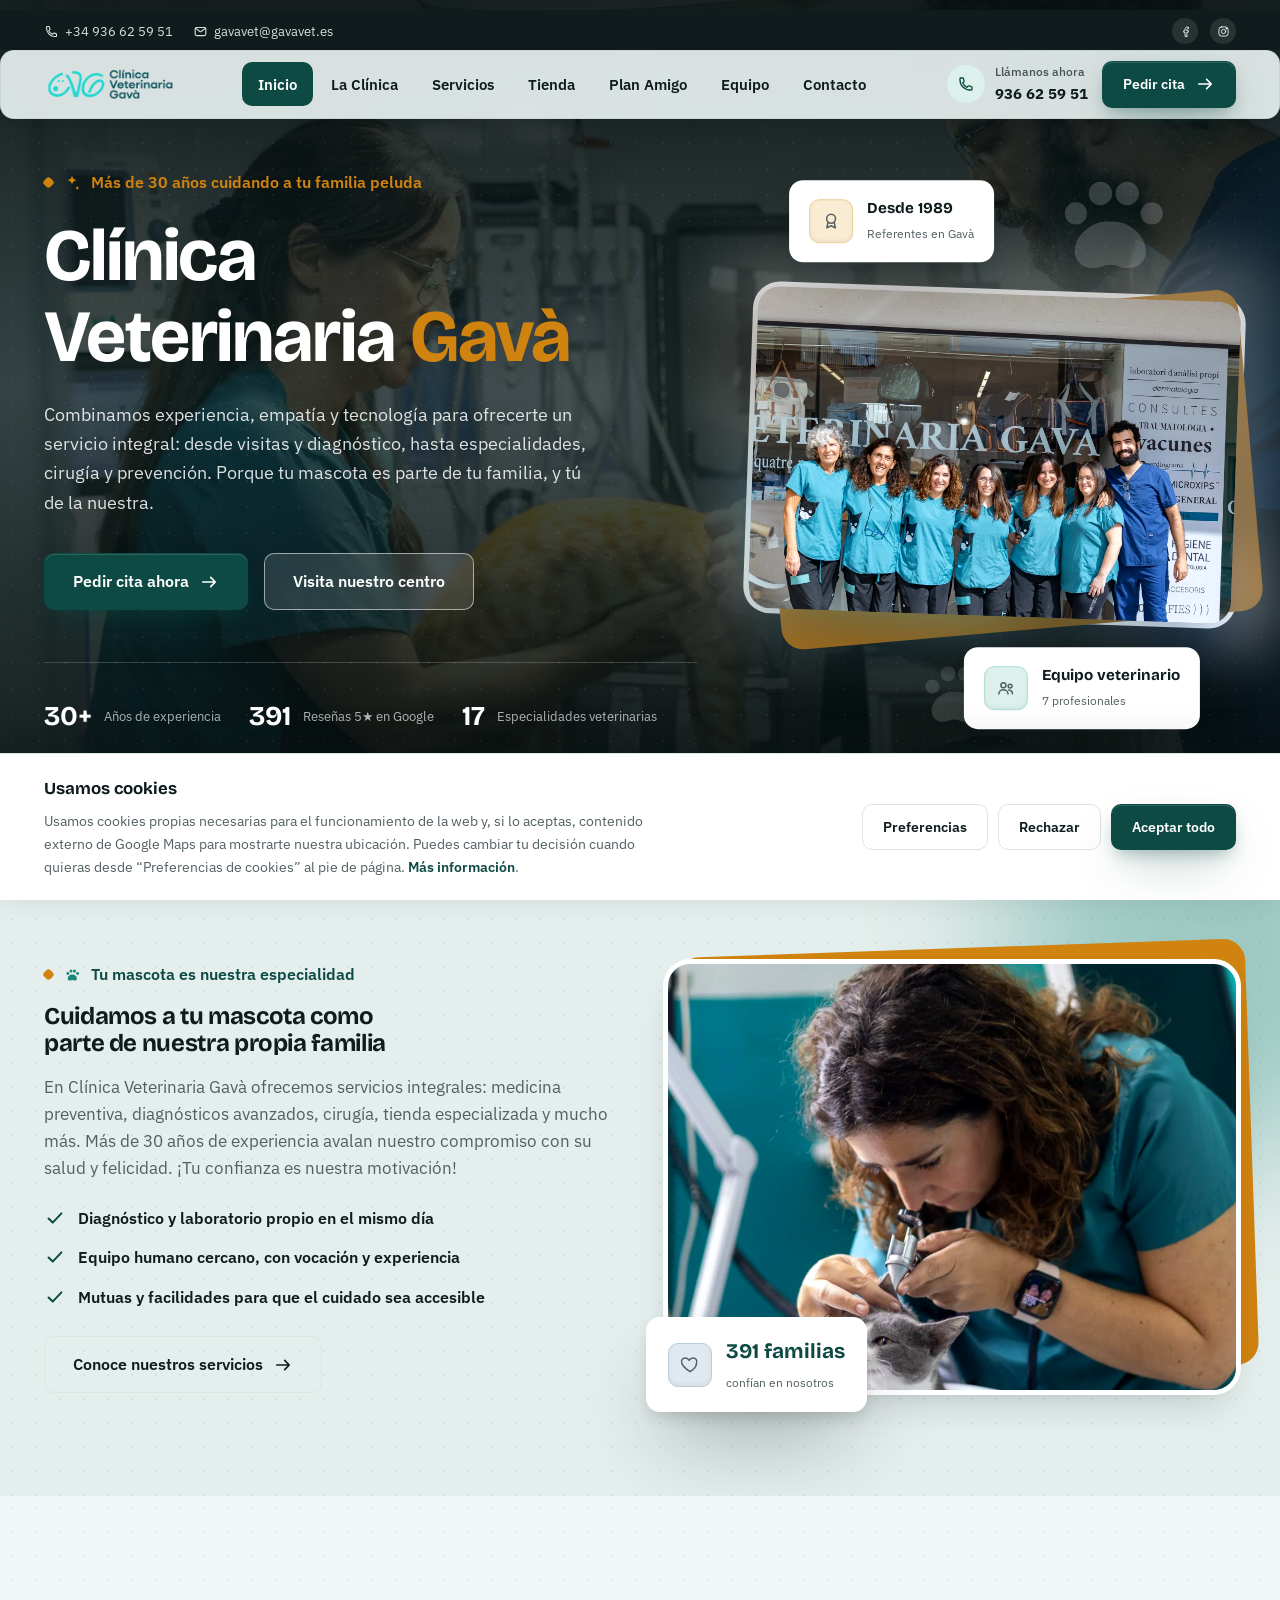
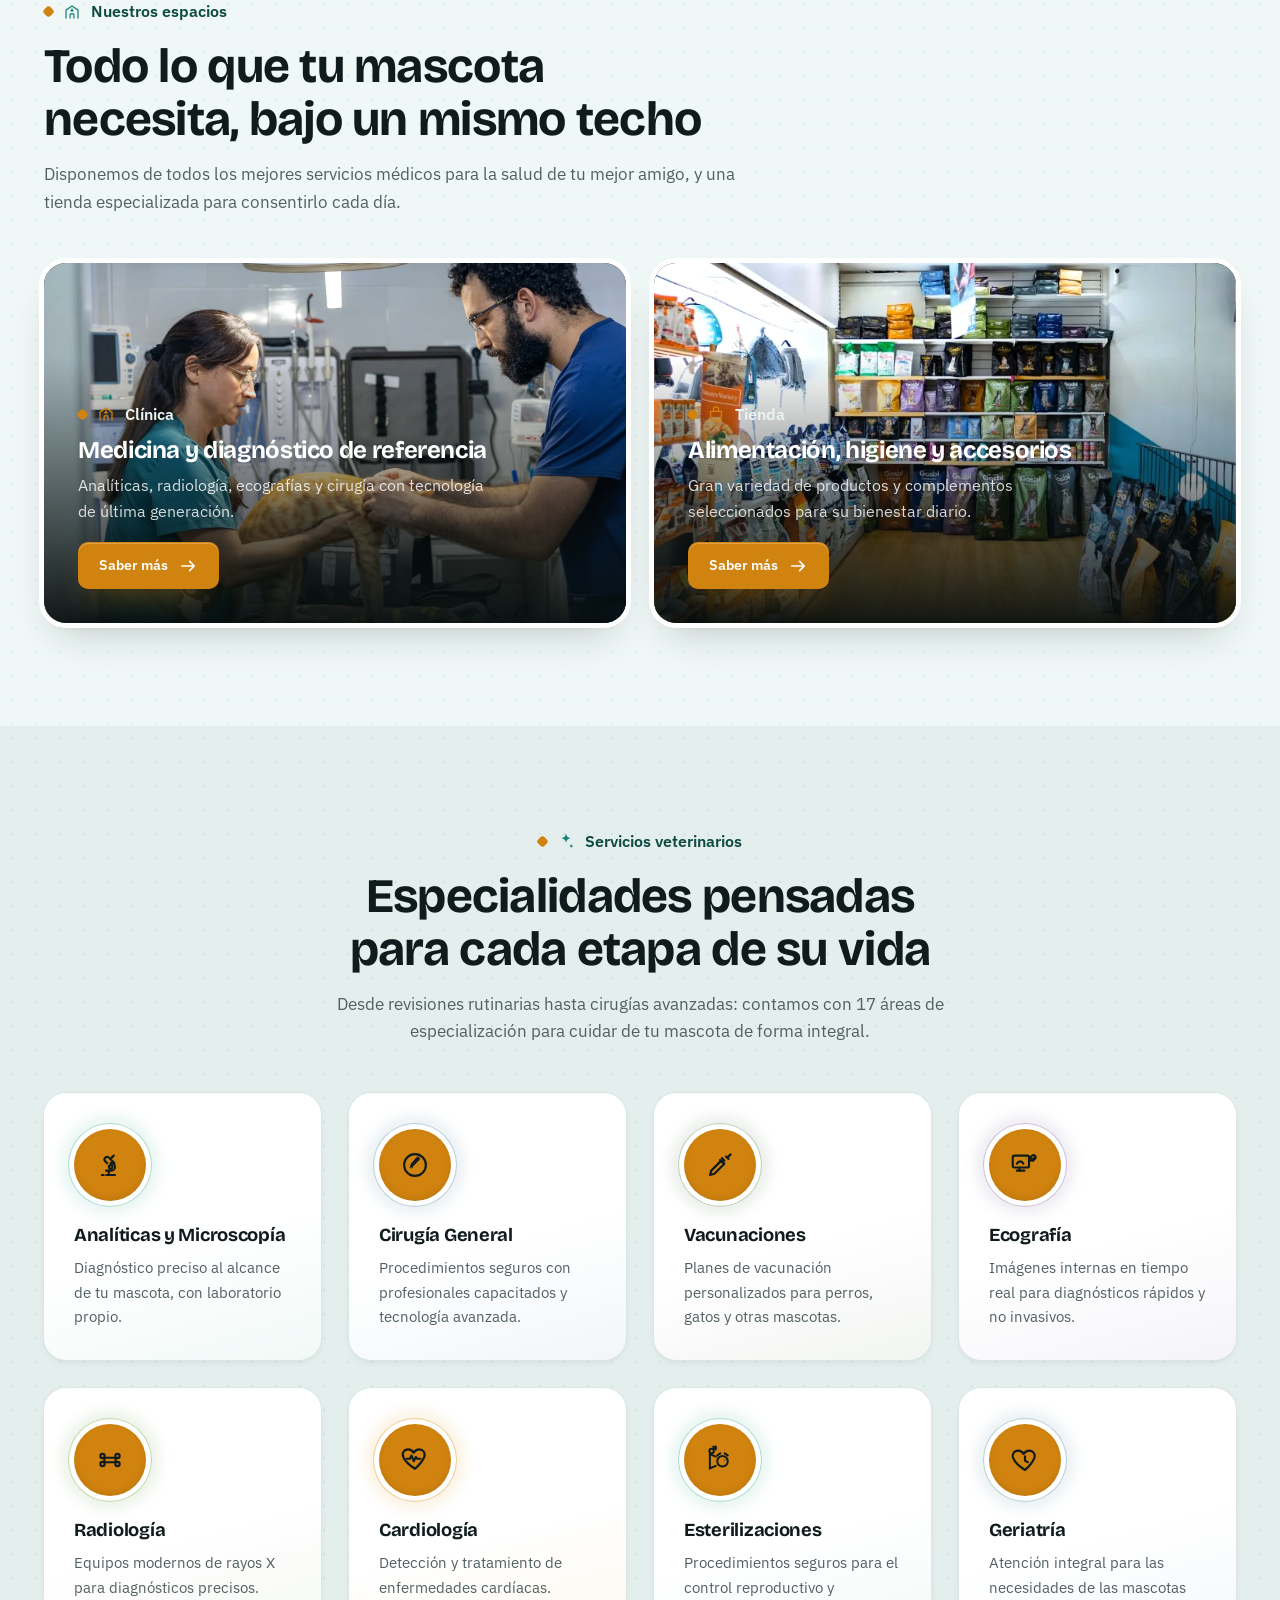
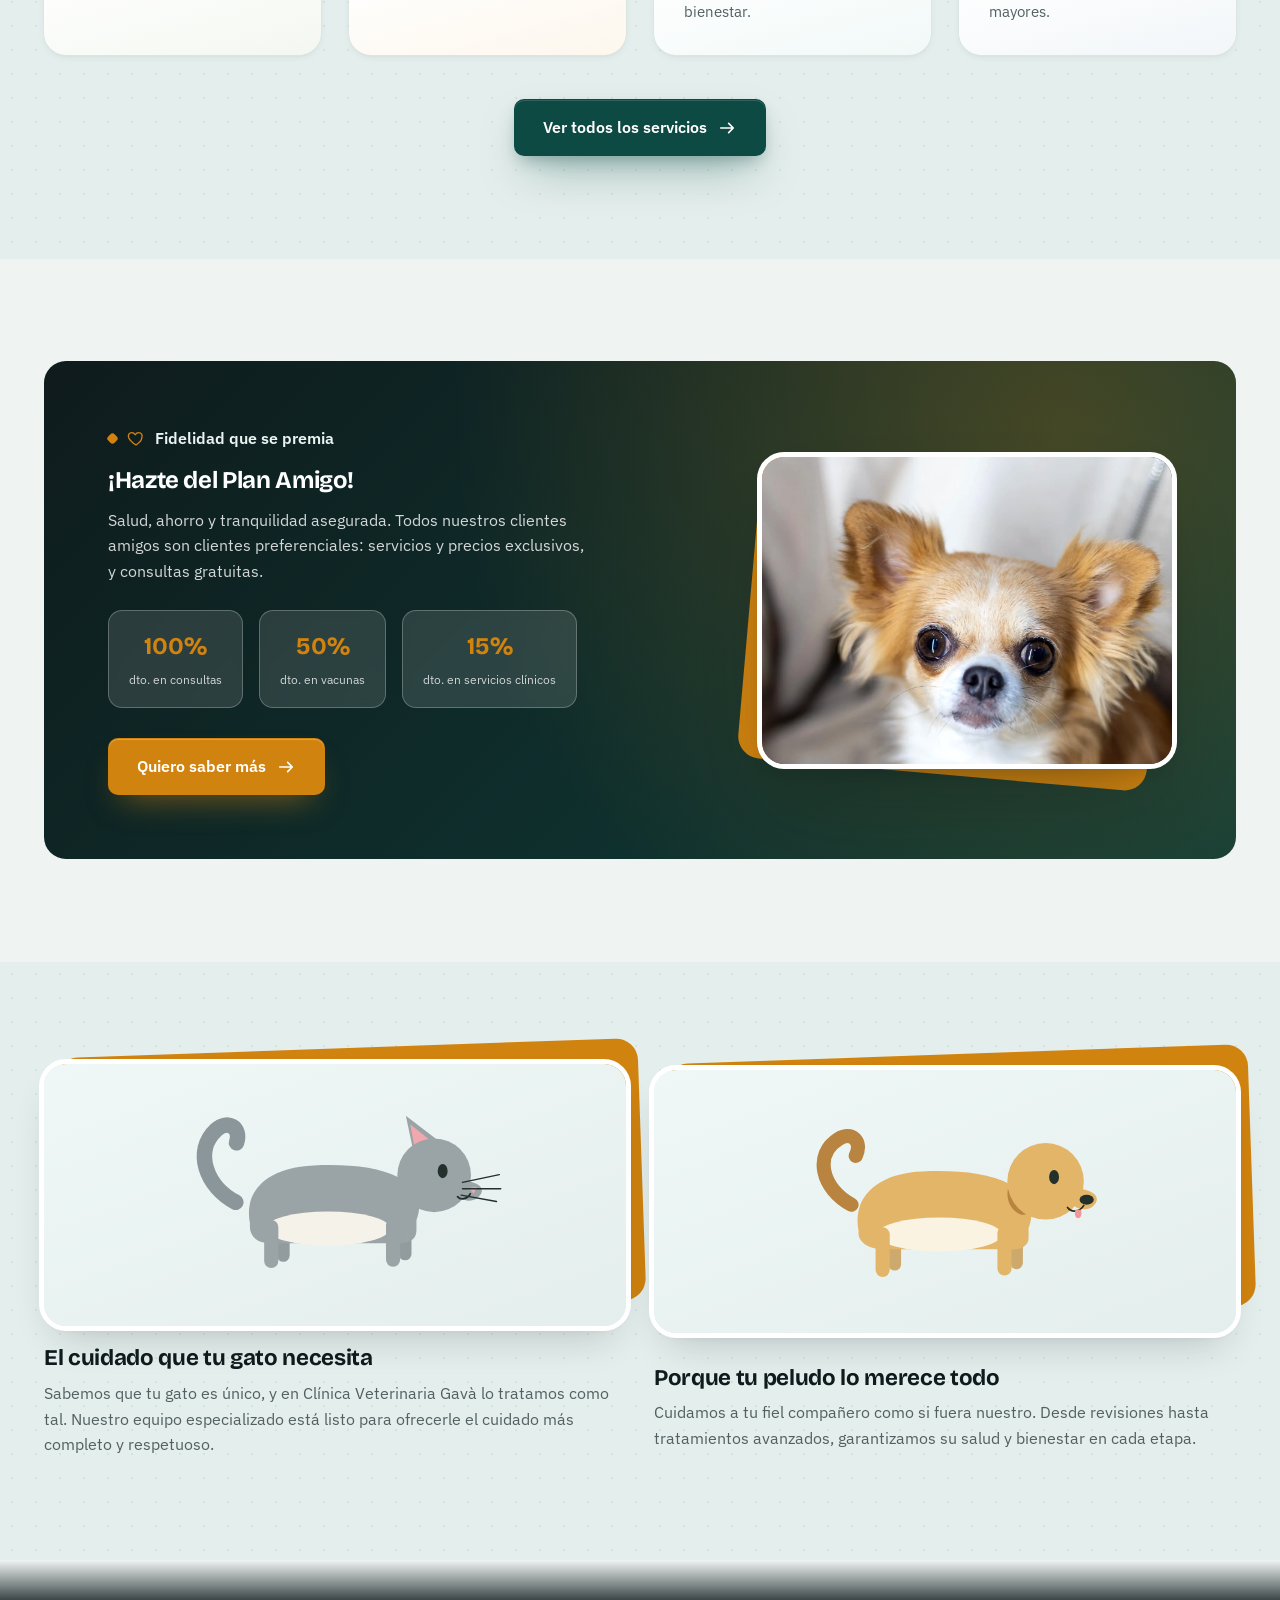
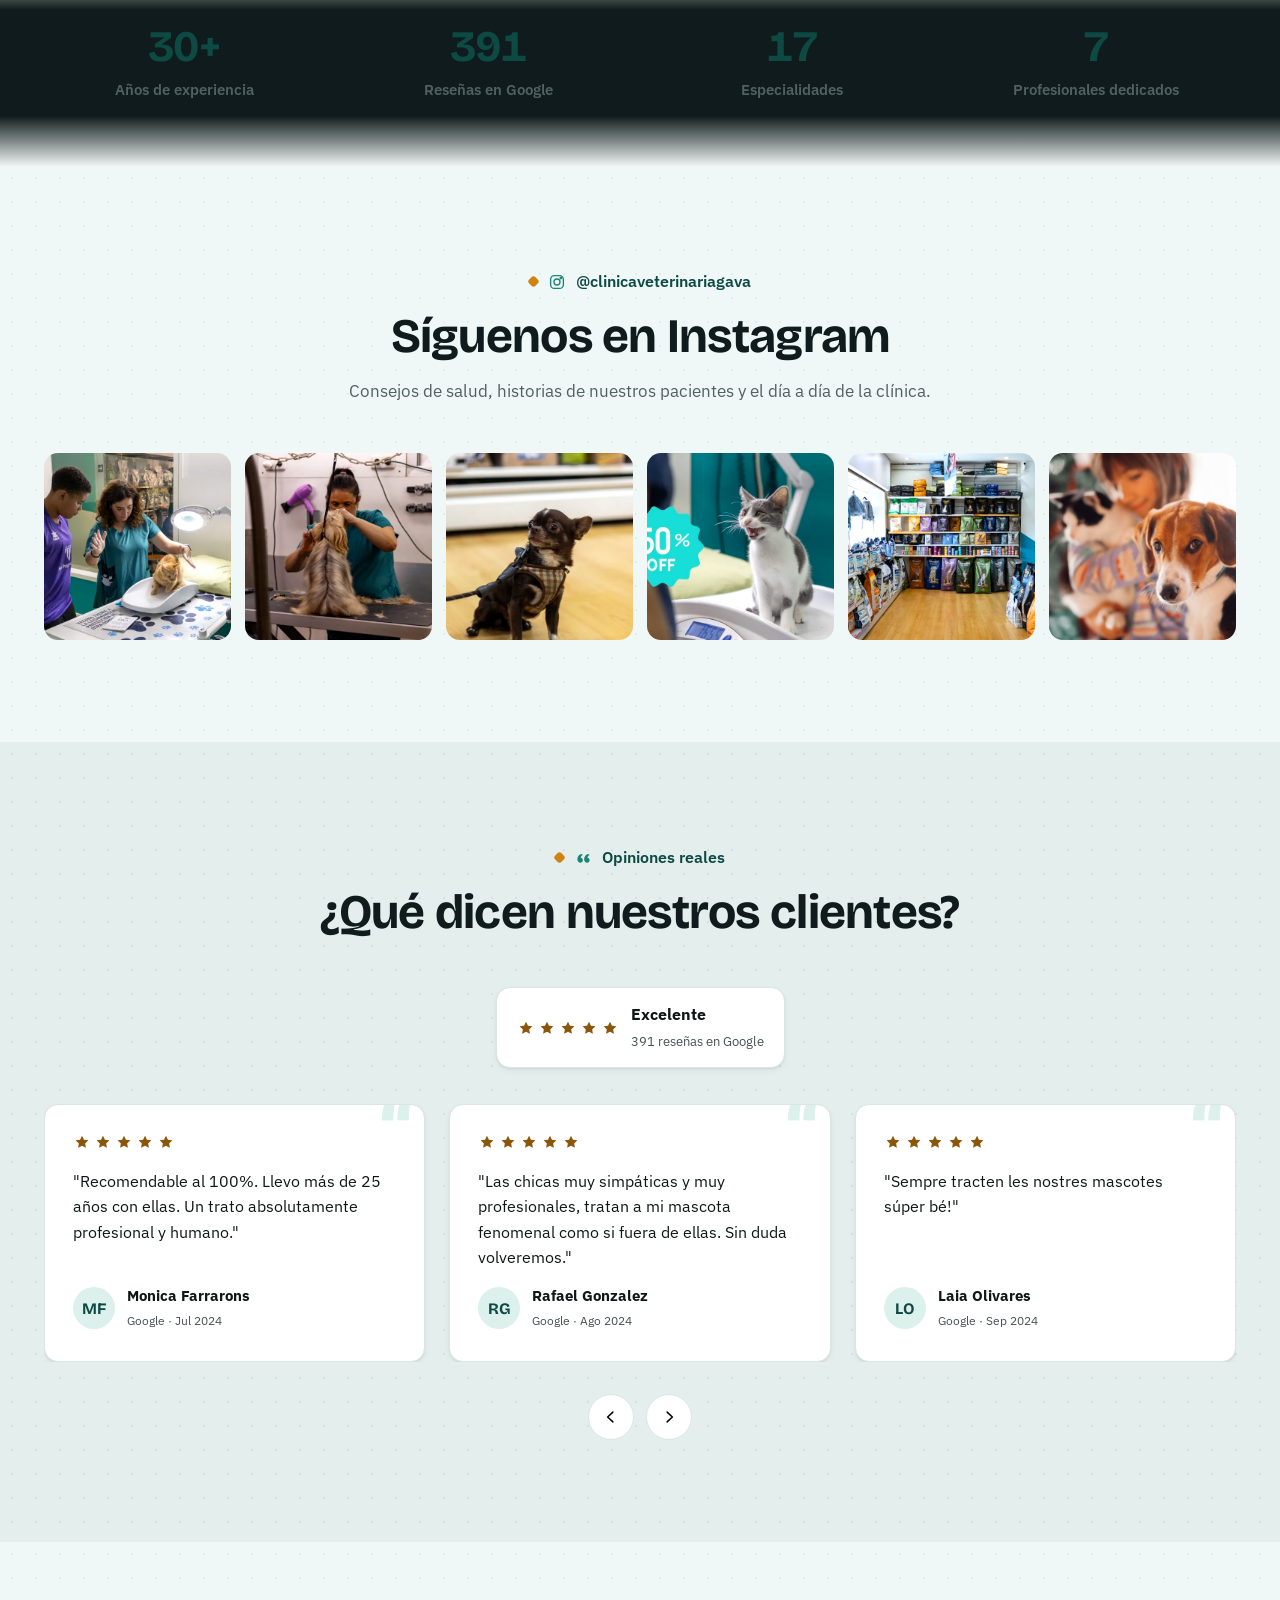
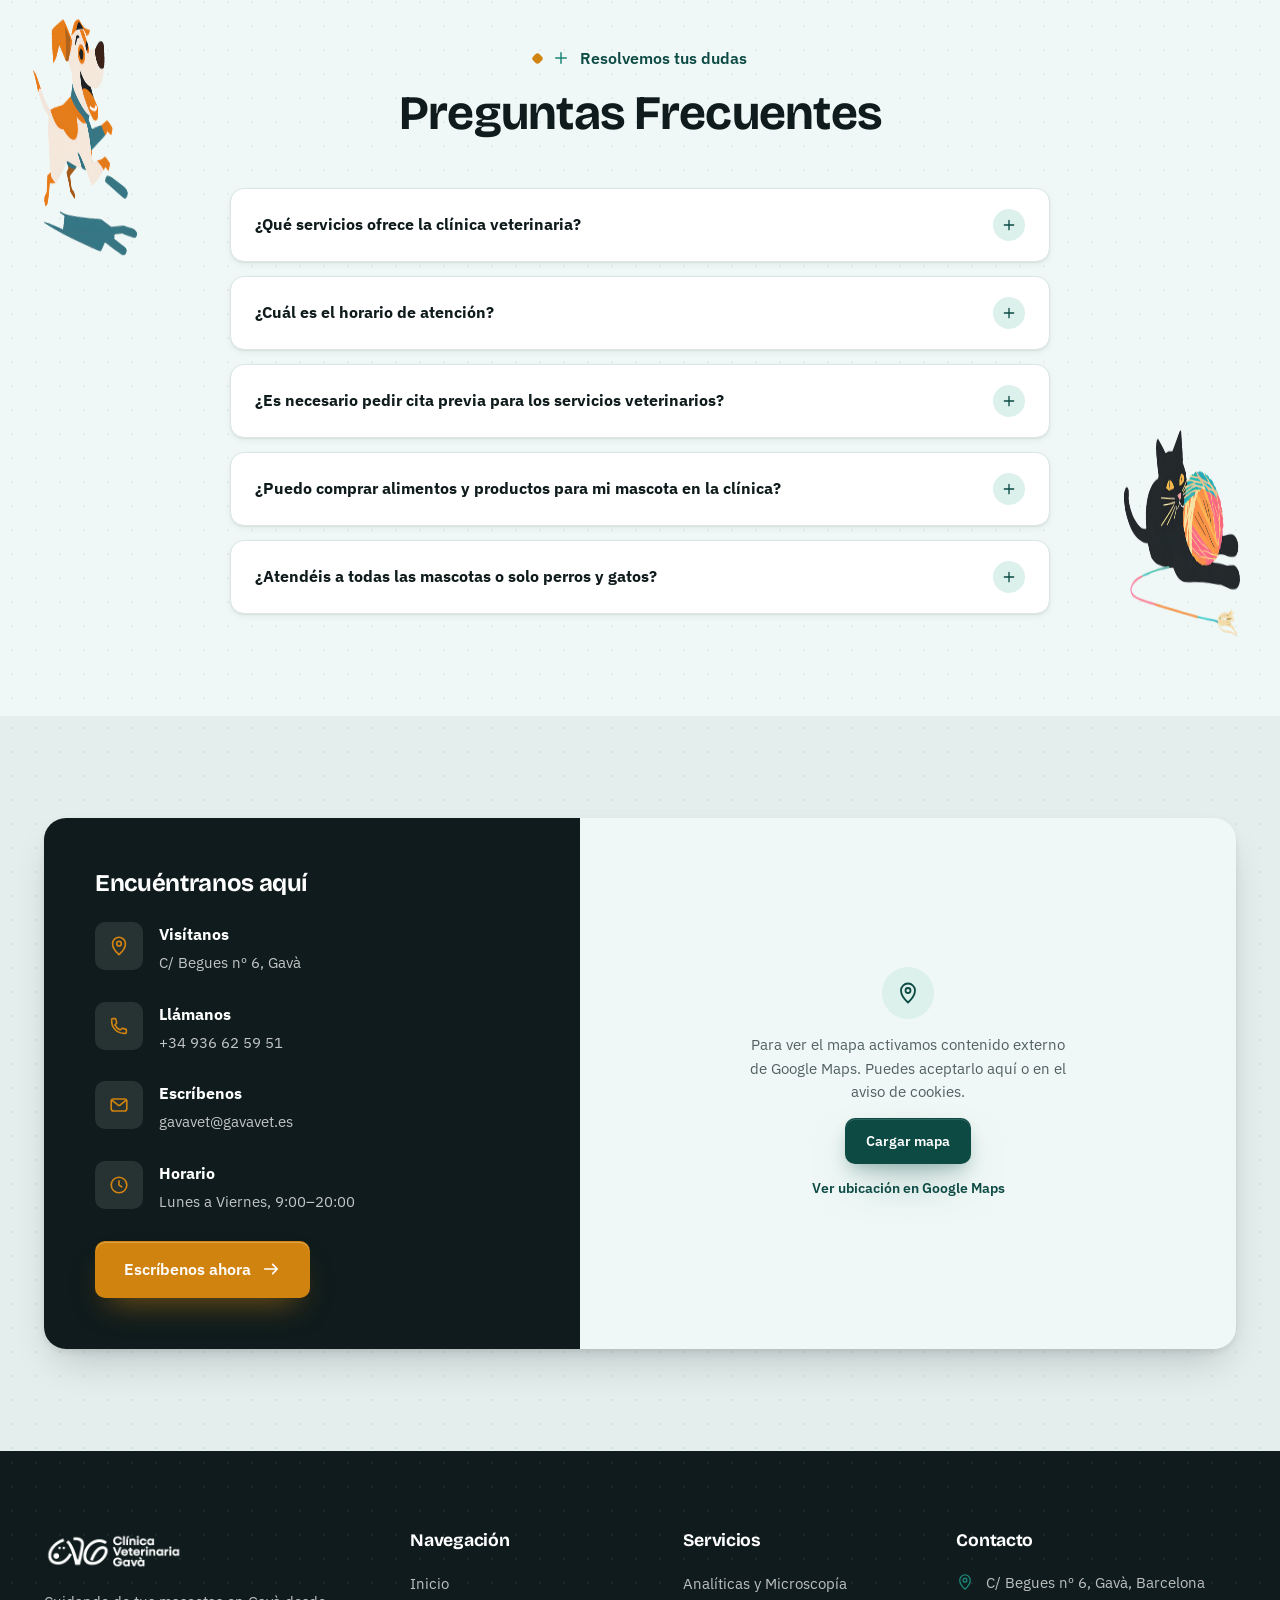
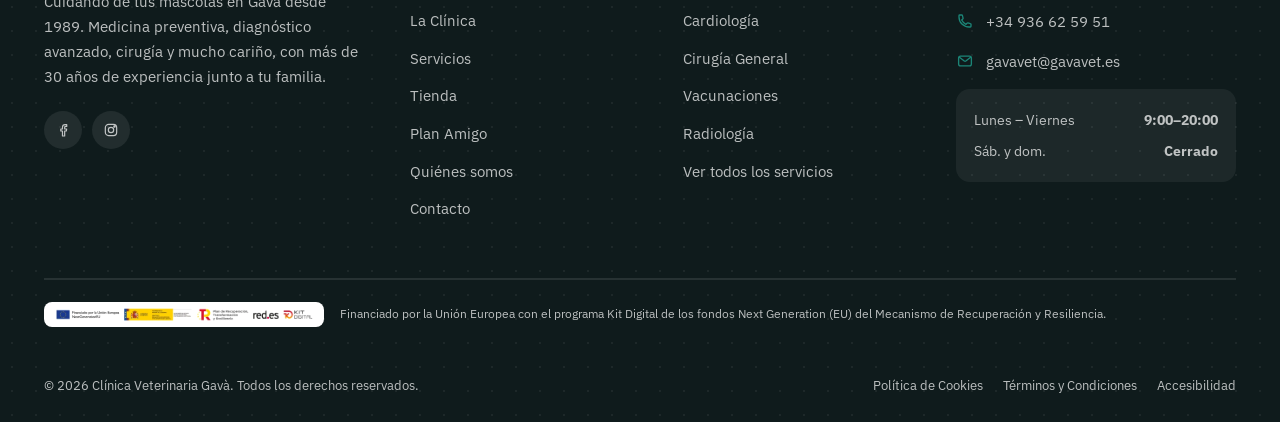
==== commit f87c62d6: "Site-wide SEO/metadata audit: fix domain and stale palette references - canonical, Open Graph og:url" ====
--- a/index.html
+++ b/index.html
@@ -6,19 +6,19 @@
 <meta name="viewport" content="width=device-width, initial-scale=1.0">
 <title>Clínica Veterinaria Gavà — Veterinarios desde 1989</title>
 <meta name="description" content="Clínica Veterinaria Gavà: más de 30 años cuidando a tus mascotas. Medicina preventiva, diagnóstico avanzado, cirugía, especialidades y tienda propia.">
-<link rel="canonical" href="https://clinicaveterinariagava.com/index.html">
+<link rel="canonical" href="https://cvg.torrecillas.cat/index.html">
 <meta property="og:type" content="website">
-<meta property="og:url" content="https://clinicaveterinariagava.com/index.html">
+<meta property="og:url" content="https://cvg.torrecillas.cat/index.html">
 <meta property="og:title" content="Clínica Veterinaria Gavà — Veterinarios desde 1989">
 <meta property="og:description" content="Medicina preventiva, diagnóstico avanzado, cirugía, especialidades y tienda especializada. Cuidamos de tu mascota como si fuera de la familia.">
-<meta property="og:image" content="https://clinicaveterinariagava.com/assets/img/photos/fachada.jpg">
+<meta property="og:image" content="https://cvg.torrecillas.cat/assets/img/photos/fachada.jpg">
 <meta property="og:locale" content="es_ES">
 <meta name="twitter:card" content="summary_large_image">
 <link rel="icon" type="image/png" sizes="32x32" href="favicon-32.png">
 <link rel="icon" type="image/png" sizes="16x16" href="favicon-16.png">
 <link rel="apple-touch-icon" href="apple-touch-icon.png">
 <link rel="manifest" href="site.webmanifest">
-<meta name="theme-color" content="#0a2e37">
+<meta name="theme-color" content="#0f1b1c">
 <link rel="preconnect" href="https://fonts.googleapis.com">
 <link rel="preconnect" href="https://fonts.gstatic.com" crossorigin>
 <link rel="stylesheet" href="https://fonts.googleapis.com/css2?family=Bricolage+Grotesque:wght@500;600;700;800&family=IBM+Plex+Sans:wght@400;500;600;700&display=swap">
@@ -29,8 +29,8 @@
   "@context": "https://schema.org",
   "@type": "VeterinaryCare",
   "name": "Clínica Veterinaria Gavà",
-  "image": "https://clinicaveterinariagava.com/assets/img/photos/fachada.jpg",
-  "url": "https://clinicaveterinariagava.com/",
+  "image": "https://cvg.torrecillas.cat/assets/img/photos/fachada.jpg",
+  "url": "https://cvg.torrecillas.cat/",
   "telephone": "+34936625951",
   "email": "gavavet@gavavet.es",
   "priceRange": "€€",
--- a/assets/css/styles.min.css
+++ b/assets/css/styles.min.css
@@ -1 +1 @@
-:root{--teal:#1c8577;--teal-700:#0d4a44;--teal-800:#082e2a;--teal-100:#dcf0ec;--teal-50:#eff8f6;--navy:#2c3438;--navy-deep:#0f1b1c;--ink:#101817;--gold:#d1830f;--gold-600:#b06e0c;--gold-700:#8a560a;--coral:#3d6a86;--coral-700:#274a61;--bg:#eff4f3;--surface:#ffffff;--surface-blue:#e4eeec;--border:#dbe6e3;--muted:#526062;--muted-2:#465153;--font-head:'Bricolage Grotesque','Arial Narrow',sans-serif;--font-body:'IBM Plex Sans',system-ui,sans-serif;--container:1240px;--radius-sm:10px;--radius-md:14px;--radius-lg:22px;--radius-full:999px;--shadow-sm:0 1px 2px rgba(15,27,28,.06),0 3px 10px -3px rgba(15,27,28,.10);--shadow-md:0 3px 8px -2px rgba(15,27,28,.12),0 20px 42px -14px rgba(15,27,28,.24);--shadow-lg:0 8px 16px -4px rgba(15,27,28,.16),0 40px 84px -22px rgba(15,27,28,.38);--shadow-teal:0 8px 18px -6px rgba(13,74,68,.4),0 22px 46px -16px rgba(13,74,68,.5);--ease:cubic-bezier(.22,1,.36,1)}*,*::before,*::after{box-sizing:border-box}html{scroll-behavior:smooth;scroll-padding-top:96px;overflow-x:hidden}@media (prefers-reduced-motion:reduce){html{scroll-behavior:auto}*,*::before,*::after{animation-duration:.001ms !important;animation-iteration-count:1 !important;transition-duration:.001ms !important;scroll-behavior:auto !important}}body{margin:0;font-family:var(--font-body);color:var(--ink);background:var(--bg);line-height:1.6;-webkit-font-smoothing:antialiased;overflow-x:hidden;scrollbar-color:var(--teal-700) var(--bg)}::selection{background:var(--teal-700);color:#fff}::-webkit-scrollbar{width:12px;height:12px}::-webkit-scrollbar-track{background:var(--bg)}::-webkit-scrollbar-thumb{background:var(--teal-700);border-radius:var(--radius-full);border:3px solid var(--bg)}::-webkit-scrollbar-thumb:hover{background:var(--teal-800)}img{max-width:100%;display:block}a{color:inherit;text-decoration:none}ul{list-style:none;margin:0;padding:0}button{font:inherit;cursor:pointer}input,textarea,select{font:inherit}h1,h2,h3,h4{font-family:var(--font-head);font-weight:700;line-height:1.1;margin:0;color:var(--navy-deep);text-wrap:balance;letter-spacing:-.015em}p{margin:0}svg{display:block}.container{width:100%;max-width:var(--container);margin-inline:auto;padding-inline:24px}section{position:relative;overflow:hidden}.visually-hidden{position:absolute;width:1px;height:1px;padding:0;margin:-1px;overflow:hidden;clip:rect(0,0,0,0);white-space:nowrap;border:0}.text-center{text-align:center}.mt-0{margin-top:0}.eyebrow{display:inline-flex;align-items:center;gap:10px;font-weight:600;font-size:.98rem;color:var(--teal-700);margin-bottom:16px}.eyebrow::before{content:'';width:9px;height:9px;border-radius:3px;background:var(--gold);flex-shrink:0;transform:rotate(45deg)}.eyebrow svg{width:18px;height:18px;color:var(--teal);flex-shrink:0}.ico svg{width:22px;height:22px}.eyebrow.on-dark{color:#eaf4f2}.eyebrow.on-dark::before{background:var(--gold)}.eyebrow.on-dark svg{color:var(--gold)}.eyebrow.on-gold{color:var(--navy-deep)}.eyebrow.on-gold::before{background:var(--navy-deep)}.eyebrow.on-gold svg{color:var(--navy-deep)}.section-head{max-width:720px;margin-bottom:48px}.section-head.centered{margin-inline:auto;text-align:center}.section-head h2{font-size:clamp(1.9rem,1.2rem + 2.4vw,3rem)}.section-head p{margin-top:14px;font-size:1.08rem;color:var(--muted)}.section-pad{padding-block:clamp(64px,8vw,112px)}.section-pad-sm{padding-block:clamp(40px,5vw,64px)}.bg-surface{background:var(--surface-blue);background-image:radial-gradient(circle,rgba(13,74,68,.07) 1px,transparent 1.4px);background-size:24px 24px}.bg-teal-50{background:var(--teal-50);background-image:radial-gradient(circle,rgba(13,74,68,.06) 1px,transparent 1.4px);background-size:24px 24px}.bg-navy{background:var(--navy-deep);color:#fff}.bg-navy .section-head p{color:rgba(255,255,255,.72)}.bg-navy h2,.bg-navy h3{color:#fff}.section-divider{position:absolute;inset:0;overflow:hidden;pointer-events:none;z-index:0}.section-divider svg{position:absolute}.blob{position:absolute;border-radius:50%;filter:blur(70px);opacity:.35;z-index:0;pointer-events:none}.section-pad > .container{position:relative;z-index:1}.btn{display:inline-flex;align-items:center;justify-content:center;gap:10px;padding:15px 28px;border-radius:var(--radius-sm);font-weight:600;font-size:.98rem;border:1.5px solid transparent;transition:transform .3s var(--ease),box-shadow .3s var(--ease),background .3s var(--ease),color .3s var(--ease),border-color .3s var(--ease);white-space:nowrap}.btn svg{width:20px;height:20px;flex-shrink:0;transition:transform .3s var(--ease)}.btn:hover svg{transform:translateX(3px)}.btn-primary{background:var(--teal-700);color:#fff;box-shadow:inset 0 1px 0 rgba(255,255,255,.14),var(--shadow-teal)}.btn-primary:hover{background:var(--teal-800);transform:translateY(-2px);box-shadow:inset 0 1px 0 rgba(255,255,255,.14),0 14px 30px -8px rgba(13,74,68,.55),0 30px 60px -18px rgba(13,74,68,.5)}.btn-ghost{background:rgba(255,255,255,.12);color:#fff;border-color:rgba(255,255,255,.55);backdrop-filter:blur(6px)}.btn-ghost:hover{background:#fff;color:var(--navy-deep);border-color:#fff;transform:translateY(-2px)}.btn-outline{background:transparent;color:var(--navy-deep);border-color:var(--border)}.btn-outline:hover{border-color:var(--teal-700);color:var(--teal-700);transform:translateY(-2px)}.btn-gold{background:var(--gold);color:#fff;box-shadow:inset 0 1px 0 rgba(255,255,255,.25),0 16px 32px -14px rgba(209,131,15,.6)}.btn-gold:hover{background:var(--gold-600);transform:translateY(-2px)}.btn-sm{padding:11px 20px;font-size:.88rem}.btn-block{width:100%}.site-header{position:fixed;inset-inline:0;top:0;z-index:1000;padding-block:10px;transition:background .35s var(--ease),box-shadow .35s var(--ease),padding .35s var(--ease)}.header-topbar{background:var(--navy-deep);color:rgba(255,255,255,.85);font-size:.82rem;overflow:hidden;max-height:40px;transition:max-height .35s var(--ease),opacity .35s var(--ease)}.header-topbar .container{display:flex;justify-content:space-between;align-items:center;padding-block:8px;gap:12px}.topbar-links{display:flex;gap:20px;align-items:center;min-width:0}.topbar-links a{display:inline-flex;align-items:center;gap:6px;transition:color .2s;white-space:nowrap}.topbar-links a:hover{color:var(--gold)}.topbar-links svg{width:15px;height:15px}.topbar-social{display:flex;gap:12px}.topbar-social a{width:26px;height:26px;display:grid;place-items:center;background:rgba(255,255,255,.1);border-radius:50%;transition:background .2s,transform .2s}.topbar-social a:hover{background:var(--teal-700);color:#fff;transform:translateY(-2px) scale(1.1)}.topbar-social svg{width:13px;height:13px}.site-header.is-scrolled .header-topbar{max-height:0;opacity:0}.site-header.is-scrolled{padding-block:0}.navbar{background:rgba(238,247,245,.9);backdrop-filter:blur(12px) saturate(140%);-webkit-backdrop-filter:blur(12px) saturate(140%);border-radius:var(--radius-md);border:1px solid rgba(15,27,28,.06);box-shadow:var(--shadow-md);transition:border-radius .35s var(--ease),background .35s var(--ease)}.site-header.is-scrolled .navbar{background:rgba(238,247,245,.98)}.navbar .container{display:flex;align-items:center;justify-content:space-between;gap:20px;padding-block:10px}.brand{display:flex;align-items:center;gap:10px;flex-shrink:0}.brand img{height:38px;width:auto}.nav-links{display:flex;align-items:center;gap:2px}.nav-links a{position:relative;padding:10px 16px;border-radius:var(--radius-sm);font-weight:600;font-size:.95rem;color:var(--navy-deep);transition:background .25s,color .25s}.nav-links a:hover{background:var(--teal-100);color:var(--teal-700)}.nav-links a.is-active{background:var(--teal-700);color:#fff}.header-cta{display:flex;align-items:center;gap:14px;flex-shrink:0}.header-phone{display:flex;align-items:center;gap:10px;font-weight:700;color:var(--navy-deep);font-size:.95rem}.header-phone .icon-badge{width:38px;height:38px;border-radius:50%;background:var(--teal-100);color:var(--teal-700);display:grid;place-items:center}.header-phone .icon-badge svg{width:18px;height:18px}.header-phone small{display:block;font-weight:500;color:var(--muted-2);font-size:.72rem}.nav-toggle{display:none;width:46px;height:46px;border-radius:50%;border:0;background:var(--teal-100);align-items:center;justify-content:center;flex-shrink:0}.nav-toggle span,.nav-toggle span::before,.nav-toggle span::after{content:'';display:block;width:20px;height:2px;background:var(--navy-deep);border-radius:2px;position:relative;transition:transform .3s var(--ease),opacity .3s var(--ease),background .3s}.nav-toggle span::before{position:absolute;top:-6px}.nav-toggle span::after{position:absolute;top:6px}.nav-toggle[aria-expanded="true"] span{background:transparent}.nav-toggle[aria-expanded="true"] span::before{transform:translateY(6px) rotate(45deg)}.nav-toggle[aria-expanded="true"] span::after{transform:translateY(-6px) rotate(-45deg)}@media (max-width:960px){.nav-links{position:fixed;inset:96px 16px auto 16px;z-index:999;background:var(--surface);border-radius:var(--radius-md);box-shadow:var(--shadow-lg);flex-direction:column;align-items:stretch;padding:14px;transform:translateY(-16px) scale(.98);opacity:0;visibility:hidden;transition:transform .3s var(--ease),opacity .3s var(--ease),visibility .3s}.nav-links.is-open{transform:translateY(0) scale(1);opacity:1;visibility:visible}.nav-links a{padding:14px 18px;font-size:1.02rem}.header-phone span{display:none}.nav-toggle{display:inline-flex}.header-cta .btn-primary{display:none}}@media (max-width:640px){.header-phone{display:none}.hero-shapes{display:none}}@media (max-width:480px){.topbar-links a:last-child{display:none}}.hero{position:relative;color:#fff;overflow:hidden;padding-top:170px;padding-bottom:120px;isolation:isolate}.hero-bg{position:absolute;inset:0;z-index:-2}.hero-bg img{width:100%;height:100%;object-fit:cover;transform:scale(1.06)}.hero-bg::after{content:'';position:absolute;inset:0;background:radial-gradient(circle,rgba(255,255,255,.05) 1px,transparent 1.4px) 0 0/26px 26px,linear-gradient(180deg,rgba(9,17,17,.92) 0%,rgba(9,25,24,.72) 45%,rgba(8,16,16,.95) 100%)}.hero-shapes{position:absolute;inset:0;z-index:-1;pointer-events:none}.hero-shapes svg{position:absolute}.hero-inner{display:grid;grid-template-columns:1.15fr .85fr;gap:56px;align-items:center}.hero-kicker{display:flex;align-items:center;gap:10px;font-weight:600;color:var(--gold);font-size:1rem;margin-bottom:20px}.hero-kicker::before{content:'';width:9px;height:9px;border-radius:3px;background:var(--gold);transform:rotate(45deg);flex-shrink:0}.hero-kicker svg{width:18px;height:18px;flex-shrink:0}.hero h1{font-size:clamp(2.6rem,1.7rem + 3.8vw,4.6rem);color:#fff}.hero h1 em{font-style:normal;color:var(--gold);position:relative}.hero p.lead{margin-top:22px;font-size:1.15rem;max-width:560px;color:rgba(255,255,255,.85)}.hero-actions{display:flex;flex-wrap:wrap;gap:16px;margin-top:36px}.hero-trust{display:flex;flex-wrap:wrap;gap:28px;margin-top:52px;padding-top:32px;border-top:1px solid rgba(255,255,255,.18)}.hero-trust .item{display:flex;align-items:center;gap:12px}.hero-trust .item .num{font-family:var(--font-head);font-size:1.7rem;font-weight:700;color:#fff}.hero-trust .item small{display:block;color:rgba(255,255,255,.68);font-size:.8rem}.hero-card{position:relative;isolation:isolate;box-shadow:0 0 0 5px var(--surface),var(--shadow-lg);aspect-ratio:1800/1199;transform:rotate(2deg);border-radius:var(--radius-lg);background:var(--border)}.hero-card::before{content:'';position:absolute;inset:-24px;z-index:-1;border-radius:32px;background-image:var(--photo-url);background-size:cover;background-position:center;filter:blur(28px) saturate(1.3);opacity:.45;transform:scale(1.06) rotate(-2deg)}.hero-card::after{content:'';position:absolute;inset:0;z-index:-2;border-radius:var(--radius-lg);background:linear-gradient(135deg,var(--gold),var(--gold-700));transform:rotate(-7deg) translate(14px,16px)}.hero-card picture{display:block;width:100%;height:100%;overflow:hidden;border-radius:var(--radius-lg)}.hero-card img{width:100%;height:100%;object-fit:cover;transition:transform .6s var(--ease)}.hero-card:hover img{transform:scale(1.05)}.hero-float{position:absolute;background:var(--surface);color:var(--navy-deep);border-radius:var(--radius-md);padding:16px 20px;box-shadow:var(--shadow-lg);display:flex;align-items:center;gap:14px;transform:rotate(-2deg);animation:floaty 5s ease-in-out infinite}.hero-float.f1{bottom:100%;left:28px;margin-bottom:28px}.hero-float.f2{top:100%;right:28px;margin-top:28px;animation-delay:1.2s}.badge-icon{position:relative;flex-shrink:0;width:44px;height:44px;border-radius:var(--radius-sm);display:grid;place-items:center;background:var(--bi-bg);color:var(--bi-fg);border:1.5px solid var(--bi-ring);box-shadow:inset 0 -2px 4px rgba(0,0,0,.05)}.badge-icon svg{width:20px;height:20px}.badge-icon.bi-lg{width:56px;height:56px;border-radius:var(--radius-md)}.badge-icon.bi-lg svg{width:25px;height:25px}.badge-icon.bi-gold{--bi-bg:#faecd3;--bi-fg:#8a560a;--bi-ring:#edcd93}.badge-icon.bi-teal{--bi-bg:#dcf0ec;--bi-fg:#0d4a44;--bi-ring:#aedcd2}.badge-icon.bi-coral{--bi-bg:#dfe9ef;--bi-fg:#274a61;--bi-ring:#b7cdda}.badge-icon.bi-navy{--bi-bg:#dee3e2;--bi-fg:#0f1b1c;--bi-ring:#bcc6c4}.hero-float strong{display:block;font-size:.95rem;font-family:var(--font-head);font-weight:700}.hero-float span{font-size:.78rem;color:var(--muted)}@keyframes floaty{0%,100%{transform:translateY(0) rotate(-2deg)}50%{transform:translateY(-12px) rotate(0deg)}}@media (max-width:960px){.hero-inner{grid-template-columns:1fr;text-align:center}.hero p.lead{margin-inline:auto}.hero-actions{justify-content:center}.hero-trust{justify-content:center}.hero-card{max-width:420px;margin-inline:auto;transform:none}.hero-card::after{transform:rotate(-4deg) translate(10px,10px)}.hero-float{display:none}}.page-hero{position:relative;color:#fff;padding-top:168px;padding-bottom:88px;overflow:hidden;isolation:isolate;min-height:clamp(480px,58vw,760px);display:flex;align-items:center}.page-hero .hero-bg img{transform:scale(1.02)}.page-hero .container{position:relative;width:100%}.breadcrumbs{display:flex;align-items:center;gap:8px;font-size:.85rem;color:rgba(255,255,255,.7);margin-bottom:18px}.breadcrumbs a:hover{color:#fff}.page-hero h1{font-size:clamp(2.2rem,1.5rem + 2.8vw,3.6rem);color:#fff;max-width:820px}.page-hero p.lead{margin-top:18px;max-width:640px;color:rgba(255,255,255,.85);font-size:1.08rem}@media (max-width:640px){.page-hero{min-height:420px;padding-top:130px;padding-bottom:56px}}.grid{display:grid;gap:28px}.grid-3{grid-template-columns:repeat(3,1fr)}.grid-4{grid-template-columns:repeat(4,1fr)}.grid-2{grid-template-columns:repeat(2,1fr)}@media (max-width:960px){.grid-3,.grid-4{grid-template-columns:repeat(2,1fr)}}@media (max-width:640px){.grid-2,.grid-3,.grid-4{grid-template-columns:1fr}}.service-card{background:var(--surface);border:1px solid var(--border);border-radius:var(--radius-md);padding:32px 28px;transition:transform .35s var(--ease),box-shadow .35s var(--ease),border-color .35s;position:relative;box-shadow:var(--shadow-sm)}.service-card.is-flip{padding:0;min-height:330px}.service-card:hover{transform:translateY(-6px);box-shadow:var(--shadow-md);border-color:var(--sv-ring,var(--teal-700))}.service-card-inner{position:absolute;inset:0}.service-card-face{position:absolute;inset:0;border-radius:inherit;overflow:hidden}.service-card-front{padding:32px 28px;background:var(--surface);display:flex;flex-direction:column}.service-card-back{display:flex;align-items:flex-end;opacity:0;filter:blur(14px);background:var(--border) var(--photo-url) center/cover no-repeat}.service-card:hover .service-card-back{animation:photo-dissolve-cycle 3.8s var(--ease) 1}@keyframes photo-dissolve-cycle{0%{opacity:0;filter:blur(14px)}18%{opacity:1;filter:blur(0)}72%{opacity:1;filter:blur(0)}100%{opacity:0;filter:blur(14px)}}.service-card-back::after{content:'';position:absolute;inset:0;background:linear-gradient(0deg,rgba(9,17,17,.85),rgba(9,17,17,.1) 65%)}.service-card-back h3{position:relative;z-index:1;color:#fff;padding:20px 22px;margin:0;font-size:1.1rem}.service-icon{width:68px;height:68px;flex-shrink:0;border-radius:50%;display:grid;place-items:center;margin-bottom:22px;background:var(--gold);color:var(--navy-deep);box-shadow:inset 0 -3px 6px rgba(0,0,0,.08);transition:background .35s var(--ease),color .35s var(--ease),transform .3s var(--ease)}.service-icon svg{width:30px;height:30px;stroke-width:2.4}.service-card:hover .service-icon{background:var(--navy-deep);color:var(--gold);transform:scale(1.06) rotate(-4deg);box-shadow:inset 0 -3px 6px rgba(0,0,0,.3)}.service-photo-wrap{position:relative;margin-bottom:24px;isolation:isolate}.service-photo-wrap::before{content:'';position:absolute;inset:-16px;z-index:0;border-radius:26px;background-image:var(--photo-url);background-size:cover;background-position:center;filter:blur(20px) saturate(1.2);opacity:.5;transform:scale(1.04);transition:opacity .4s var(--ease)}.service-card:hover .service-photo-wrap::before{opacity:.75}.service-photo{position:relative;z-index:1;width:100%;aspect-ratio:5/7;border-radius:var(--radius-md);overflow:hidden;box-shadow:0 20px 36px -16px var(--sv-shadow,rgba(15,27,28,.4)),0 0 0 1px rgba(255,255,255,.6) inset;transition:box-shadow .35s var(--ease)}.service-photo img{width:100%;height:100%;object-fit:cover;transition:transform .5s var(--ease)}.service-card:hover .service-photo img{transform:scale(1.08)}.service-card.c-teal{--sv-bg:#dcf0ec;--sv-fg:#0d4a44;--sv-ring:#aedcd2;--sv-solid:#0d4a44;--sv-shadow:rgba(13,74,68,.35)}.service-card.c-gold{--sv-bg:#faecd3;--sv-fg:#8a560a;--sv-ring:#edcd93;--sv-solid:#b06e0c;--sv-shadow:rgba(176,110,12,.35)}.service-card.c-coral{--sv-bg:#dfe9ef;--sv-fg:#274a61;--sv-ring:#b7cdda;--sv-solid:#3d6a86;--sv-shadow:rgba(61,106,134,.32)}.service-card.c-blue{--sv-bg:#e0e6df;--sv-fg:#3c5030;--sv-ring:#c1d0b6;--sv-solid:#54703f;--sv-shadow:rgba(84,112,63,.32)}.service-card.c-green{--sv-bg:#e3ecdc;--sv-fg:#39561f;--sv-ring:#c1d8ab;--sv-solid:#4e7a2a;--sv-shadow:rgba(78,122,42,.32)}.service-card.c-purple{--sv-bg:#e6e2ec;--sv-fg:#453268;--sv-ring:#cabfdc;--sv-solid:#5c4590;--sv-shadow:rgba(92,69,144,.32)}.service-card h3{font-size:1.15rem;margin-bottom:10px}.service-card p{color:var(--muted);font-size:.95rem}.service-card .tag{position:absolute;top:20px;right:20px;font-size:.68rem;font-weight:700;letter-spacing:.05em;text-transform:uppercase;background:var(--gold);color:#fff;padding:5px 10px;border-radius:var(--radius-sm)}.service-card-link{margin-top:16px;display:inline-flex;align-items:center;gap:6px;font-weight:700;color:var(--teal-700);font-size:.9rem}.service-card-link svg{width:16px;height:16px;transition:transform .25s}.service-card:hover .service-card-link svg{transform:translateX(4px)}.feature-card{border-radius:var(--radius-lg);overflow:hidden;position:relative;box-shadow:0 0 0 5px var(--surface),var(--shadow-md);min-height:360px;display:flex;align-items:flex-end;color:#fff;background:var(--navy-deep)}.feature-card img{position:absolute;inset:0;width:100%;height:100%;object-fit:cover;transition:transform .6s var(--ease)}.feature-card:hover img{transform:scale(1.07)}.feature-card::after{content:'';position:absolute;inset:0;background:linear-gradient(180deg,rgba(9,17,17,0) 26%,rgba(8,15,15,.95) 100%)}.feature-card-body{position:relative;padding:34px;z-index:1}.feature-card-body .eyebrow{margin-bottom:10px}.feature-card-body h3{color:#fff;font-size:1.5rem;margin-bottom:10px}.feature-card-body p{color:rgba(255,255,255,.82);margin-bottom:18px;max-width:420px}.stats-bar{display:grid;grid-template-columns:repeat(4,1fr);gap:24px;text-align:center}.stats-bar .stat h3{font-size:clamp(2.1rem,1.6rem + 1.4vw,3rem);color:var(--teal-700);font-family:var(--font-head)}.stats-bar .stat p{color:var(--muted);font-weight:600;margin-top:6px;font-size:.92rem}@media (max-width:760px){.stats-bar{grid-template-columns:repeat(2,1fr)}}.promo-banner{border-radius:var(--radius-lg);position:relative;overflow:hidden;padding:clamp(36px,5vw,64px);background:linear-gradient(135deg,var(--navy-deep),var(--teal-700) 140%);color:#fff;isolation:isolate}.promo-banner::before{content:'';position:absolute;inset:0;z-index:0;pointer-events:none;background:radial-gradient(circle at 85% 15%,rgba(209,131,15,.28),transparent 55%)}.promo-banner .container-inner{display:grid;grid-template-columns:1.2fr .8fr;gap:40px;align-items:center;position:relative;z-index:1}.promo-banner h2{color:#fff}.promo-banner p{color:rgba(255,255,255,.82);margin-top:14px;max-width:480px}.promo-badges{display:flex;gap:16px;flex-wrap:wrap;margin-top:26px}.promo-badge{background:rgba(255,255,255,.12);border:1px solid rgba(255,255,255,.25);border-radius:var(--radius-md);padding:16px 20px;text-align:center;min-width:110px;backdrop-filter:blur(4px)}.promo-badge strong{display:block;font-family:var(--font-head);font-size:1.5rem;font-weight:700;color:var(--gold)}.promo-badge span{font-size:.78rem;color:rgba(255,255,255,.78)}.promo-badge.on-light{background:var(--teal-100);border-color:var(--border)}.promo-badge.on-light strong{color:var(--teal-700)}.promo-badge.on-light span{color:var(--muted)}.promo-visual{position:relative;isolation:isolate}.promo-visual::before{content:'';position:absolute;inset:0;z-index:-1;border-radius:var(--radius-lg);background:var(--gold);transform:rotate(5deg) translate(-12px,12px)}.promo-visual img{display:block;width:100%;height:auto;border-radius:var(--radius-lg);box-shadow:0 0 0 5px var(--surface),var(--shadow-lg);position:relative}@media (max-width:860px){.promo-banner .container-inner{grid-template-columns:1fr}.promo-visual{order:-1;max-width:340px;margin-inline:auto}}.team-card{text-align:center;position:relative}.team-photo{position:relative;z-index:1;border-radius:var(--radius-md);overflow:hidden;aspect-ratio:2/3;margin-bottom:18px;box-shadow:0 0 0 4px var(--surface),var(--shadow-sm);background:var(--border)}.team-photo::before{content:'';position:absolute;inset:0;z-index:-1;border-radius:var(--radius-md);background:var(--teal);transform:rotate(-4deg) translate(-8px,8px)}.team-photo img{width:100%;height:100%;object-fit:cover;transition:transform .5s var(--ease)}.team-card:hover .team-photo img{transform:scale(1.06)}.team-photo .social{position:absolute;bottom:0;inset-inline:0;display:flex;justify-content:center;gap:8px;padding:14px;background:linear-gradient(0deg,rgba(8,15,15,.8),transparent);opacity:0;transform:translateY(8px);transition:opacity .3s,transform .3s}.team-card:hover .team-photo .social{opacity:1;transform:translateY(0)}.team-photo .social a{width:34px;height:34px;border-radius:50%;background:#fff;color:var(--navy-deep);display:grid;place-items:center}.team-photo .social svg{width:15px;height:15px}.team-card h3{font-size:1.1rem}.team-card .role{color:var(--teal-700);font-weight:600;font-size:.88rem;margin-top:4px}.team-avatar-fallback{width:100%;height:100%;display:grid;place-items:center;background:linear-gradient(135deg,var(--teal),var(--navy));color:#fff;font-family:var(--font-head);font-size:2.4rem;font-weight:700}.reviews-summary{display:flex;align-items:center;gap:18px;margin-bottom:36px;flex-wrap:wrap}.reviews-summary .g-badge{display:flex;align-items:center;gap:12px;background:var(--surface);border:1px solid var(--border);padding:14px 20px;border-radius:var(--radius-md);box-shadow:var(--shadow-sm)}.stars{display:flex;gap:3px;color:var(--gold-700)}.stars svg{width:18px;height:18px}.testimonial-track-wrap{position:relative;overflow-x:auto;overflow-y:hidden;scrollbar-width:none;-webkit-overflow-scrolling:touch}.testimonial-track-wrap::-webkit-scrollbar{display:none}.js .testimonial-track-wrap{overflow-x:hidden}.testimonial-track{display:flex;gap:24px;transition:transform .5s var(--ease)}.testimonial-card{flex:0 0 calc(33.333% - 16px);background:var(--surface);border:1px solid var(--border);border-radius:var(--radius-md);padding:28px;display:flex;flex-direction:column;gap:14px;box-shadow:var(--shadow-sm)}.testimonial-card .stars{margin-bottom:4px}.testimonial-card p{color:var(--ink);font-size:.98rem;flex-grow:1}.testimonial-author{display:flex;align-items:center;gap:12px}.testimonial-author .avatar{width:42px;height:42px;border-radius:50%;background:var(--teal-100);color:var(--teal-700);display:grid;place-items:center;font-family:var(--font-head);font-weight:700}.testimonial-author strong{display:block;font-size:.92rem}.testimonial-author span{font-size:.78rem;color:var(--muted-2)}.testimonial-controls{display:flex;justify-content:center;gap:12px;margin-top:32px}.testimonial-controls button{width:46px;height:46px;border-radius:50%;border:1px solid var(--border);background:var(--surface);display:grid;place-items:center;transition:.25s}.testimonial-controls button:hover{background:var(--teal-700);border-color:var(--teal-700);color:#fff}.testimonial-controls svg{width:18px;height:18px}@media (max-width:960px){.testimonial-card{flex:0 0 calc(50% - 12px)}}@media (max-width:640px){.testimonial-card{flex:0 0 100%}}.faq-mascot{position:absolute;width:110px;opacity:.9;pointer-events:none}.faq-mascot.dog{left:2%;top:6%;transform:rotate(-6deg)}.faq-mascot.cat{right:3%;bottom:4%;width:120px;transform:scaleX(-1) rotate(4deg)}@media (max-width:1100px){.faq-mascot{display:none}}.faq-list{max-width:820px;margin-inline:auto;display:flex;flex-direction:column;gap:14px}.faq-item{background:var(--surface);border:1px solid var(--border);border-radius:var(--radius-md);overflow:hidden;box-shadow:var(--shadow-sm);transition:border-color .25s}.faq-item:hover{border-color:var(--teal)}.faq-question{width:100%;display:flex;align-items:center;justify-content:space-between;gap:16px;padding:20px 24px;background:none;border:0;text-align:left;font-weight:700;font-size:1.02rem;color:var(--navy-deep);transition:background .2s}.faq-question:hover{background:var(--teal-50)}.faq-question .plus{width:32px;height:32px;border-radius:50%;background:var(--teal-100);color:var(--teal-700);display:grid;place-items:center;flex-shrink:0;transition:transform .3s var(--ease),background .3s}.faq-question .plus svg{width:16px;height:16px;transition:transform .3s var(--ease)}.faq-item.is-open .faq-question .plus{background:var(--teal-700);color:#fff}.faq-item.is-open .faq-question .plus svg{transform:rotate(45deg)}.js .faq-answer{max-height:0;overflow:hidden;transition:max-height .4s var(--ease)}.faq-answer-inner{padding:0 24px 22px;color:var(--muted);font-size:.96rem}.contact-grid{display:grid;grid-template-columns:.9fr 1.1fr;gap:0;border-radius:var(--radius-lg);overflow:hidden;box-shadow:var(--shadow-md)}.contact-info-panel{background:var(--navy-deep);color:#fff;padding:clamp(32px,4vw,56px);display:flex;flex-direction:column;gap:26px;justify-content:center}.contact-info-panel h2{color:#fff}.contact-row{display:flex;align-items:flex-start;gap:16px}.contact-row .ico{width:48px;height:48px;border-radius:var(--radius-sm);background:rgba(255,255,255,.1);display:grid;place-items:center;flex-shrink:0;color:var(--gold)}.contact-row .ico svg{width:22px;height:22px}.contact-row strong{display:block;margin-bottom:3px;font-size:.98rem}.contact-row span,.contact-row a{color:rgba(255,255,255,.75);font-size:.92rem}.contact-row a:hover{color:var(--gold)}.map-wrap{position:relative;min-height:420px}.map-wrap iframe{position:absolute;inset:0;width:100%;height:100%;border:0;filter:grayscale(.25) contrast(1.05) saturate(1.1)}.map-wrap iframe[hidden]{display:none}.map-placeholder{position:absolute;inset:0;z-index:1;display:flex;flex-direction:column;align-items:center;justify-content:center;gap:14px;text-align:center;padding:32px;background:var(--teal-50)}.map-placeholder .ico{width:52px;height:52px;border-radius:50%;background:var(--teal-100);color:var(--teal-700);display:grid;place-items:center}.map-placeholder .ico svg{width:24px;height:24px}.map-placeholder p{max-width:320px;color:var(--muted);font-size:.92rem}.map-placeholder .map-fallback-link{font-size:.85rem;color:var(--teal-700);font-weight:600}.cookie-banner{position:fixed;inset-inline:0;bottom:0;z-index:1200;background:var(--surface);border-top:1px solid var(--border);box-shadow:0 -10px 34px rgba(8,15,15,.16);max-height:90vh;overflow-y:auto}.cookie-banner-inner{max-width:1240px;margin-inline:auto;padding:22px 24px;display:flex;gap:24px;align-items:center;flex-wrap:wrap}.cookie-banner-text{flex:1;min-width:240px}.cookie-banner-text strong{display:block;font-family:var(--font-head);font-size:1.05rem;font-weight:700;margin-bottom:6px;color:var(--navy-deep)}.cookie-banner-text p{color:var(--muted);font-size:.9rem;max-width:640px}.cookie-banner-text a{color:var(--teal-700);font-weight:600}.cookie-banner-actions{display:flex;gap:10px;flex-wrap:wrap;margin-left:auto}.cookie-prefs-panel{border-top:1px solid var(--border);padding:6px 24px 22px}.cookie-prefs-panel-inner{max-width:1240px;margin-inline:auto}.cookie-pref-row{display:flex;justify-content:space-between;align-items:flex-start;gap:20px;padding:16px 0;border-bottom:1px solid var(--border)}.cookie-pref-row:last-of-type{border-bottom:0}.cookie-pref-row strong{display:block;font-size:.95rem;color:var(--navy-deep);margin-bottom:3px}.cookie-pref-row span{font-size:.85rem;color:var(--muted)}.cookie-pref-row input[type="checkbox"]{width:20px;height:20px;accent-color:var(--teal-700);flex-shrink:0;margin-top:2px}.cookie-prefs-panel .btn{margin-top:6px}.footer-cookie-link{background:none;border:0;padding:0;color:inherit;font-size:.82rem;font-family:inherit;transition:color .2s,padding-left .2s}.footer-cookie-link:hover{color:var(--teal);padding-left:4px}@media (max-width:760px){.cookie-banner-inner{flex-direction:column;align-items:stretch}.cookie-banner-actions{margin-left:0}.cookie-banner-actions .btn{flex:1}.cookie-pref-row{flex-direction:column;gap:8px}}@media (max-width:860px){.contact-grid{grid-template-columns:1fr}.map-wrap{min-height:320px}}.form-card{background:var(--surface);border:1px solid var(--border);border-radius:var(--radius-lg);padding:clamp(28px,4vw,44px);box-shadow:var(--shadow-md)}.field{margin-bottom:20px}.field label{display:block;font-weight:700;font-size:.88rem;margin-bottom:8px;color:var(--navy-deep)}.field .required{color:var(--coral-700)}.field input,.field textarea,.field select{width:100%;padding:14px 16px;border:1.5px solid var(--border);border-radius:var(--radius-sm);background:var(--teal-50);transition:border-color .25s,box-shadow .25s;color:var(--ink)}.field input:focus,.field textarea:focus,.field select:focus{outline:none;border-color:var(--teal);box-shadow:0 0 0 4px var(--teal-100);background:var(--surface)}.field textarea{resize:vertical;min-height:130px}.field.has-error input,.field.has-error textarea{border-color:var(--coral-700);background:#fbeee7}.field-error{display:none;color:var(--coral-700);font-size:.8rem;margin-top:6px;font-weight:600}.field.has-error .field-error{display:block}.form-note{font-size:.8rem;color:var(--muted-2);margin-top:14px}.form-success{display:none;align-items:center;gap:14px;background:var(--teal-50);border:1px solid var(--teal-100);padding:18px 20px;border-radius:var(--radius-md);margin-top:20px;color:var(--teal-700);font-weight:600}.form-success.is-visible{display:flex}.form-success svg{width:24px;height:24px;flex-shrink:0}.insta-grid{display:grid;grid-template-columns:repeat(6,1fr);gap:14px}.insta-grid a{position:relative;border-radius:var(--radius-md);overflow:hidden;aspect-ratio:1;display:block}.insta-grid img{width:100%;height:100%;object-fit:cover;transition:transform .5s var(--ease)}.insta-grid a::after{content:'';position:absolute;inset:0;background:linear-gradient(135deg,rgba(28,133,119,.55),rgba(9,17,17,.55));opacity:0;transition:opacity .3s}.insta-grid a .ig-ico{position:absolute;inset:0;margin:auto;width:26px;height:26px;color:#fff;opacity:0;transition:opacity .3s;z-index:1}.insta-grid a:hover img{transform:scale(1.1)}.insta-grid a:hover::after,.insta-grid a:hover .ig-ico{opacity:1}@media (max-width:860px){.insta-grid{grid-template-columns:repeat(3,1fr)}}.timeline{display:grid;grid-template-columns:repeat(4,1fr);gap:24px}.timeline .step{background:var(--surface);border:1px solid var(--border);border-radius:var(--radius-md);padding:26px;position:relative;box-shadow:var(--shadow-sm)}.timeline .step .n{width:42px;height:42px;border-radius:50%;background:var(--navy-deep);color:#fff;display:grid;place-items:center;font-family:var(--font-head);font-weight:700;margin-bottom:16px}@media (max-width:860px){.timeline{grid-template-columns:repeat(2,1fr)}}@media (max-width:520px){.timeline{grid-template-columns:1fr}}.shop-cat{border-radius:var(--radius-md);overflow:hidden;position:relative;aspect-ratio:5/7;box-shadow:0 0 0 4px var(--surface),var(--shadow-sm);background:var(--border)}.shop-cat img{width:100%;height:100%;object-fit:cover;transition:transform .5s var(--ease)}.shop-cat:hover img{transform:scale(1.08)}.shop-cat .label{position:absolute;inset-inline:0;bottom:0;padding:20px;color:#fff;background:linear-gradient(0deg,rgba(8,15,15,.88),transparent 70%)}.shop-cat .label h3{color:#fff;font-size:1.15rem}.shop-gallery{display:grid;grid-template-columns:repeat(4,1fr);gap:18px}.shop-gallery picture{display:block;overflow:hidden;border-radius:var(--radius-md);box-shadow:0 0 0 4px var(--surface),var(--shadow-sm);aspect-ratio:4/5;background:var(--border)}.shop-gallery img{width:100%;height:100%;object-fit:cover;transition:transform .6s var(--ease)}.shop-gallery picture:hover img{transform:scale(1.08)}@media (max-width:860px){.shop-gallery{grid-template-columns:repeat(3,1fr)}}@media (max-width:640px){.shop-gallery{grid-template-columns:repeat(2,1fr)}}.benefit-row{display:flex;gap:22px;padding:26px 0;border-bottom:1px solid var(--border);transition:transform .3s var(--ease)}.benefit-row:last-child{border-bottom:0}.benefit-row:hover{transform:translateX(4px)}.benefit-row .ico{width:52px;height:52px;border-radius:var(--radius-sm);display:grid;place-items:center;flex-shrink:0;background:var(--teal-700);color:#fff;box-shadow:0 10px 20px -10px rgba(13,74,68,.5);transition:transform .3s var(--ease)}.benefit-row .ico svg{width:26px;height:26px;stroke-width:3}.benefit-row:hover .ico{transform:scale(1.06)}.benefit-row h3{font-size:1.1rem;margin-bottom:6px}.benefit-row p{color:var(--muted)}.contact-side{display:flex;flex-direction:column;gap:20px}.contact-card{display:flex;gap:20px;align-items:flex-start;border:1px solid var(--border);border-radius:var(--radius-md);padding:24px;transition:transform .3s var(--ease),box-shadow .3s var(--ease),border-color .3s var(--ease);box-shadow:var(--shadow-sm)}.contact-card:hover{transform:translateY(-4px);box-shadow:var(--shadow-md);border-color:var(--teal-700)}.contact-card .ico{width:48px;height:48px;border-radius:var(--radius-sm);background:var(--teal-100);color:var(--teal-700);display:grid;place-items:center;flex-shrink:0;transition:background .3s var(--ease),color .3s var(--ease),transform .3s var(--ease)}.contact-card:hover .ico{background:var(--teal-700);color:#fff;transform:scale(1.06)}.contact-card .ico svg{width:22px;height:22px}.contact-card h3{font-size:1.05rem;margin-bottom:4px}.contact-card p{color:var(--muted)}.contact-card a{color:var(--teal-700);font-weight:600}.contact-side picture{display:block;overflow:hidden;border-radius:var(--radius-lg);box-shadow:0 0 0 4px var(--surface),var(--shadow-sm);background:var(--border)}.contact-side picture img{display:block;width:100%;height:auto;transition:transform .6s var(--ease)}.contact-side picture:hover img{transform:scale(1.05)}.cta-strip{border-radius:var(--radius-lg);background:var(--teal-700);color:#fff;padding:clamp(32px,4vw,48px);display:flex;align-items:center;justify-content:space-between;gap:24px;flex-wrap:wrap;background-image:radial-gradient(circle at 90% 10%,rgba(255,255,255,.16),transparent 45%)}.cta-strip h3{color:#fff;font-size:1.5rem}.cta-strip p{color:rgba(255,255,255,.95);margin-top:6px}.site-footer{background:var(--navy-deep);color:rgba(255,255,255,.72);padding-top:80px}.footer-top{display:grid;grid-template-columns:1.4fr 1fr 1fr 1.2fr;gap:40px;padding-bottom:56px;border-bottom:1px solid rgba(255,255,255,.1)}.footer-brand img{height:40px;width:auto;margin-bottom:18px}.footer-brand p{font-size:.92rem;line-height:1.7;max-width:320px}.footer-social{display:flex;gap:10px;margin-top:22px}.footer-social a{width:38px;height:38px;border-radius:50%;background:rgba(255,255,255,.08);display:grid;place-items:center;transition:background .2s,transform .2s}.footer-social a:hover{background:var(--teal-700);color:#fff;transform:translateY(-3px)}.footer-social svg{width:16px;height:16px}.footer-col h3{color:#fff;font-family:var(--font-head);font-size:1.1rem;font-weight:700;margin-bottom:20px}.footer-col ul{display:flex;flex-direction:column;gap:12px}.footer-col a{font-size:.92rem;transition:color .2s,padding-left .2s}.footer-col a:hover{color:var(--teal);padding-left:4px}.footer-contact-item{display:flex;gap:12px;align-items:flex-start;margin-bottom:16px}.footer-contact-item svg{width:18px;height:18px;color:var(--teal);flex-shrink:0;margin-top:2px}.footer-contact-item span,.footer-contact-item a{font-size:.92rem}.footer-hours{background:rgba(255,255,255,.06);border-radius:var(--radius-md);padding:16px 18px;margin-top:6px}.footer-hours div{display:flex;justify-content:space-between;font-size:.88rem;padding:4px 0}.footer-bottom{display:flex;justify-content:space-between;align-items:center;padding-block:26px;flex-wrap:wrap;gap:14px;font-size:.82rem}.footer-bottom-links{display:flex;gap:20px;flex-wrap:wrap}.footer-bottom-links a:hover{color:var(--teal)}.footer-kit{display:flex;align-items:center;gap:16px;padding:22px 0;border-top:1px solid rgba(255,255,255,.1);font-size:.78rem;flex-wrap:wrap}.footer-kit img{width:100%;max-width:280px;height:auto;background:#fff;padding:5px 10px;border-radius:8px}@media (max-width:960px){.footer-top{grid-template-columns:1fr 1fr;row-gap:36px}}@media (max-width:600px){.footer-top{grid-template-columns:1fr}.footer-bottom{flex-direction:column;align-items:flex-start}}.float-actions{position:fixed;right:24px;bottom:24px;display:flex;flex-direction:column;gap:12px;z-index:900}.float-btn{width:56px;height:56px;border-radius:50%;display:grid;place-items:center;box-shadow:var(--shadow-lg);transition:transform .3s var(--ease);color:#fff;position:relative}.float-btn:hover{transform:translateY(-4px) scale(1.05)}.float-btn.top{background:var(--navy-deep);opacity:0;pointer-events:none;transform:translateY(12px)}.float-btn.top.is-visible{opacity:1;pointer-events:auto;transform:translateY(0)}.float-btn svg{width:26px;height:26px}.progress-ring{position:absolute;inset:-7px;width:calc(100% + 14px);height:calc(100% + 14px);transform:rotate(-90deg);pointer-events:none}.progress-ring-track{fill:none;stroke:rgba(255,255,255,.18);stroke-width:3}.progress-ring-fill{fill:none;stroke:var(--gold);stroke-width:3;stroke-linecap:round;transition:stroke-dashoffset .12s linear}.js [data-reveal]:not(.in-view){will-change:opacity,transform}.js [data-reveal]{opacity:0;transform:translateY(34px) scale(.975);transition:opacity .6s var(--ease),transform .6s var(--ease)}.js [data-reveal].in-view{opacity:1;transform:translateY(0) scale(1)}.js [data-reveal-group] > *:not(.in-view){will-change:opacity,transform}.js [data-reveal-group] > *{opacity:0;transform:translateY(26px) scale(.975);transition:opacity .55s var(--ease),transform .55s var(--ease)}.js [data-reveal-group].in-view > *{opacity:1;transform:translateY(0) scale(1)}.js [data-reveal-group].in-view > *:nth-child(1){transition-delay:.05s}.js [data-reveal-group].in-view > *:nth-child(2){transition-delay:.11s}.js [data-reveal-group].in-view > *:nth-child(3){transition-delay:.17s}.js [data-reveal-group].in-view > *:nth-child(4){transition-delay:.23s}.js [data-reveal-group].in-view > *:nth-child(5){transition-delay:.29s}.js [data-reveal-group].in-view > *:nth-child(6){transition-delay:.35s}.js [data-reveal-group].in-view > *:nth-child(7){transition-delay:.41s}.js [data-reveal-group].in-view > *:nth-child(8){transition-delay:.47s}.js:is([data-reveal],[data-reveal-group] > *) picture{position:relative;isolation:isolate}.js:is([data-reveal],[data-reveal-group] > *) picture::after{content:'';position:absolute;inset:0;z-index:4;transform-origin:right center;background:linear-gradient(135deg,var(--teal-800),var(--teal-700) 55%,var(--teal));transition:transform .85s var(--ease) .12s}.js:is([data-reveal].in-view,[data-reveal-group].in-view > *) picture::after{transform:scaleX(0)}.js:is([data-reveal],[data-reveal-group] > *) picture img{transform:scale(1.12);transition:transform 1.1s var(--ease) .1s,opacity .5s var(--ease)}.js:is([data-reveal].in-view,[data-reveal-group].in-view > *) picture img{transform:scale(1)}@media (prefers-reduced-motion:reduce){.js [data-reveal],.js [data-reveal-group] > *{transition-delay:0s !important}.js:is([data-reveal],[data-reveal-group] > *) picture::after{display:none}.js:is([data-reveal],[data-reveal-group] > *) picture img{transform:none !important}}.value-props{display:grid;grid-template-columns:repeat(3,1fr);gap:28px}@media (max-width:860px){.value-props{grid-template-columns:1fr}}.value-card{display:flex;gap:18px;align-items:flex-start}.value-card .ico{width:52px;height:52px;border-radius:var(--radius-sm);background:var(--teal-100);color:var(--teal-700);display:grid;place-items:center;flex-shrink:0}.value-card .ico svg{width:24px;height:24px}.value-card h3{font-size:1.05rem;margin-bottom:6px}.value-card p{color:var(--muted);font-size:.92rem}.split{display:grid;grid-template-columns:1fr 1fr;gap:56px;align-items:center}@media (max-width:860px){.split{grid-template-columns:1fr;gap:32px}}.split-copy p{color:var(--muted);font-size:1.05rem;margin-top:14px}.split-copy h2 + p{margin-top:18px}.split-copy > .btn{margin-top:26px}.split-media{position:relative;isolation:isolate}.split-media::before{content:'';position:absolute;inset:-16px -16px 16px 16px;z-index:-1;border-radius:var(--radius-lg);background:var(--gold);transform:rotate(-2deg)}.split-media picture{display:block;overflow:hidden;border-radius:var(--radius-lg);box-shadow:0 0 0 5px var(--surface),var(--shadow-md);background:var(--border)}.split-media img{display:block;width:100%;height:auto;transition:transform .6s var(--ease)}.split-media picture:hover img{transform:scale(1.06)}.pet-showcase{display:flex;align-items:center;justify-content:center;border-radius:var(--radius-lg);overflow:hidden;padding:32px;box-shadow:0 0 0 5px var(--surface),var(--shadow-md);background:linear-gradient(160deg,var(--teal-50),var(--surface-blue))}.pet-illustration{width:100%;max-width:340px;height:auto;display:block;overflow:visible}.pet-figure.walk-cycle{animation:walk-bob 1s ease-in-out infinite}.cat-illustration .pet-figure.walk-cycle{animation-duration:1.15s}.leg{transform-box:view-box}.back-leg{animation:leg-swing-back 1s ease-in-out infinite}.front-leg{animation:leg-swing-front 1s ease-in-out infinite}.leg-far{opacity:.82}.cat-illustration .leg{animation-duration:1.15s}.cat-illustration .leg-far{animation-delay:.04s}.dog-illustration .leg-far{animation-delay:.03s}.pet-tail{transform-box:view-box}.cat-tail{animation:cat-tail-sway 2.6s ease-in-out infinite}.dog-tail{animation:dog-tail-wag .5s ease-in-out infinite}.pet-eye{transform-box:fill-box;transform-origin:50% 50%;animation:pet-blink 4.6s ease-in-out infinite}.dog-illustration .pet-eye{animation-delay:.4s}.pet-tongue{transform-box:fill-box;transform-origin:50% 0%;animation:pet-tongue-move 1s ease-in-out infinite}.pet-whiskers{transform-box:fill-box;transform-origin:100% 50%;animation:cat-whiskers-twitch 5.2s ease-in-out infinite}@keyframes walk-bob{0%,50%,100%{transform:translateY(0)}25%,75%{transform:translateY(-4px)}}@keyframes leg-swing-front{0%,100%{transform:rotate(20deg)}50%{transform:rotate(-20deg)}}@keyframes leg-swing-back{0%,100%{transform:rotate(-20deg)}50%{transform:rotate(20deg)}}@keyframes cat-tail-sway{0%,100%{transform:rotate(-8deg)}50%{transform:rotate(10deg)}}@keyframes dog-tail-wag{0%,100%{transform:rotate(-20deg)}50%{transform:rotate(20deg)}}@keyframes pet-blink{0%,88%,100%{transform:scaleY(1)}93%{transform:scaleY(.1)}}@keyframes pet-tongue-move{0%,100%{transform:translateY(0)}50%{transform:translateY(3px)}}@keyframes cat-whiskers-twitch{0%,85%,100%{transform:rotate(0deg)}90%{transform:rotate(-3deg)}}.split-media .badge-float{position:absolute;bottom:-22px;left:-22px;background:var(--surface);border-radius:var(--radius-md);padding:18px 22px;box-shadow:var(--shadow-lg);display:flex;align-items:center;gap:14px;z-index:2}.split-media .badge-float strong{display:block;font-family:var(--font-head);font-size:1.3rem;font-weight:700;color:var(--teal-700)}.split-media .badge-float span{font-size:.78rem;color:var(--muted)}@media (max-width:640px){.split-media .badge-float{left:12px;bottom:-18px;padding:14px 16px}}.check-list{display:flex;flex-direction:column;gap:14px;margin-top:24px}.check-list li{display:flex;align-items:flex-start;gap:12px;font-weight:600;color:var(--navy-deep)}.check-list svg{width:22px;height:22px;color:var(--teal-700);flex-shrink:0;margin-top:1px}.badge-pill{display:inline-flex;align-items:center;gap:8px;background:var(--teal-100);color:var(--teal-700);font-weight:700;font-size:.8rem;padding:6px 14px;border-radius:var(--radius-sm)}.two-col-cta{display:grid;grid-template-columns:1fr 1fr;gap:24px}@media (max-width:760px){.two-col-cta{grid-template-columns:1fr}}a:focus-visible,button:focus-visible,input:focus-visible,textarea:focus-visible{outline:3px solid var(--gold);outline-offset:2px}.prose{max-width:760px;margin-inline:auto}.prose h2{font-size:1.4rem;margin-top:40px;margin-bottom:14px}.prose h2:first-child{margin-top:0}.prose p{color:var(--muted);margin-bottom:14px;font-size:1rem}.prose ul{margin-bottom:14px;padding-left:22px;list-style:disc;color:var(--muted)}.prose li{margin-bottom:8px}.prose strong{color:var(--navy-deep)}.prose a{color:var(--teal-700);font-weight:600}.updated-note{color:var(--muted-2);font-size:.88rem;margin-bottom:36px;display:block}@media print{.site-header,.float-actions,.site-footer{display:none}}
+:root{--teal:#1c8577;--teal-700:#0d4a44;--teal-800:#082e2a;--teal-100:#dcf0ec;--teal-50:#eff8f6;--navy:#2c3438;--navy-deep:#0f1b1c;--ink:#101817;--gold:#d1830f;--gold-600:#b06e0c;--gold-700:#8a560a;--coral:#3d6a86;--coral-700:#274a61;--bg:#eff4f3;--surface:#ffffff;--surface-blue:#e4eeec;--border:#dbe6e3;--muted:#526062;--muted-2:#465153;--font-head:'Bricolage Grotesque','Arial Narrow',sans-serif;--font-body:'IBM Plex Sans',system-ui,sans-serif;--container:1240px;--radius-sm:10px;--radius-md:14px;--radius-lg:22px;--radius-full:999px;--shadow-sm:0 1px 2px rgba(15,27,28,.06),0 3px 10px -3px rgba(15,27,28,.10);--shadow-md:0 3px 8px -2px rgba(15,27,28,.12),0 20px 42px -14px rgba(15,27,28,.24);--shadow-lg:0 8px 16px -4px rgba(15,27,28,.16),0 40px 84px -22px rgba(15,27,28,.38);--shadow-teal:0 8px 18px -6px rgba(13,74,68,.4),0 22px 46px -16px rgba(13,74,68,.5);--ease:cubic-bezier(.22,1,.36,1)}*,*::before,*::after{box-sizing:border-box}html{scroll-behavior:smooth;scroll-padding-top:96px;overflow-x:hidden}@media (prefers-reduced-motion:reduce){html{scroll-behavior:auto}*,*::before,*::after{animation-duration:.001ms !important;animation-iteration-count:1 !important;transition-duration:.001ms !important;scroll-behavior:auto !important}}body{margin:0;font-family:var(--font-body);color:var(--ink);background:var(--bg);line-height:1.6;-webkit-font-smoothing:antialiased;overflow-x:hidden;scrollbar-color:var(--teal-700) var(--bg)}::selection{background:var(--teal-700);color:#fff}::-webkit-scrollbar{width:12px;height:12px}::-webkit-scrollbar-track{background:var(--bg)}::-webkit-scrollbar-thumb{background:var(--teal-700);border-radius:var(--radius-full);border:3px solid var(--bg)}::-webkit-scrollbar-thumb:hover{background:var(--teal-800)}img{max-width:100%;display:block}picture img{filter:saturate(1.08) contrast(1.03) brightness(1.01)}a{color:inherit;text-decoration:none}ul{list-style:none;margin:0;padding:0}button{font:inherit;cursor:pointer}input,textarea,select{font:inherit}h1,h2,h3,h4{font-family:var(--font-head);font-weight:700;line-height:1.1;margin:0;color:var(--navy-deep);text-wrap:balance;letter-spacing:-.015em}p{margin:0}svg{display:block}.container{width:100%;max-width:var(--container);margin-inline:auto;padding-inline:24px}section{position:relative;overflow:hidden}.visually-hidden{position:absolute;width:1px;height:1px;padding:0;margin:-1px;overflow:hidden;clip:rect(0,0,0,0);white-space:nowrap;border:0}.text-center{text-align:center}.mt-0{margin-top:0}.eyebrow{display:inline-flex;align-items:center;gap:10px;font-weight:600;font-size:.98rem;color:var(--teal-700);margin-bottom:16px}.eyebrow::before{content:'';width:9px;height:9px;border-radius:3px;background:var(--gold);flex-shrink:0;transform:rotate(45deg)}.eyebrow svg{width:18px;height:18px;color:var(--teal);flex-shrink:0}.ico svg{width:22px;height:22px}.eyebrow.on-dark{color:#eaf4f2}.eyebrow.on-dark::before{background:var(--gold)}.eyebrow.on-dark svg{color:var(--gold)}.eyebrow.on-gold{color:var(--navy-deep)}.eyebrow.on-gold::before{background:var(--navy-deep)}.eyebrow.on-gold svg{color:var(--navy-deep)}.section-head{max-width:720px;margin-bottom:48px}.section-head.centered{margin-inline:auto;text-align:center}.section-head h2{font-size:clamp(1.9rem,1.2rem + 2.4vw,3rem)}.section-head p{margin-top:14px;font-size:1.08rem;color:var(--muted)}.section-pad{padding-block:clamp(64px,8vw,112px)}.section-pad-sm{padding-block:clamp(40px,5vw,64px)}.bg-surface{background:var(--surface-blue);background-image:radial-gradient(circle,rgba(13,74,68,.07) 1px,transparent 1.4px);background-size:24px 24px}.bg-teal-50{background:var(--teal-50);background-image:radial-gradient(circle,rgba(13,74,68,.06) 1px,transparent 1.4px);background-size:24px 24px}.bg-navy{background:var(--navy-deep);color:#fff}.bg-navy .section-head p{color:rgba(255,255,255,.72)}.bg-navy h2,.bg-navy h3{color:#fff}.bg-navy::before,.bg-navy::after{content:'';position:absolute;inset-inline:0;height:50px;pointer-events:none;z-index:1}.bg-navy::before{top:0;background:linear-gradient(180deg,var(--bg),transparent)}.bg-navy::after{bottom:0;background:linear-gradient(0deg,var(--bg),transparent)}.section-divider{position:absolute;inset:0;overflow:hidden;pointer-events:none;z-index:0}.section-divider svg{position:absolute}.blob{position:absolute;border-radius:50%;filter:blur(70px);opacity:.35;z-index:0;pointer-events:none}.section-pad > .container{position:relative;z-index:1}.btn{display:inline-flex;align-items:center;justify-content:center;gap:10px;padding:15px 28px;border-radius:var(--radius-sm);font-weight:600;font-size:.98rem;border:1.5px solid transparent;transition:transform .3s var(--ease),box-shadow .3s var(--ease),background .3s var(--ease),color .3s var(--ease),border-color .3s var(--ease);white-space:nowrap}.btn svg{width:20px;height:20px;flex-shrink:0;transition:transform .3s var(--ease)}.btn:hover svg{transform:translateX(3px)}.btn-primary{background:var(--teal-700);color:#fff;box-shadow:inset 0 1px 0 rgba(255,255,255,.14),var(--shadow-teal)}.btn-primary:hover{background:var(--teal-800);transform:translateY(-2px);box-shadow:inset 0 1px 0 rgba(255,255,255,.14),0 14px 30px -8px rgba(13,74,68,.55),0 30px 60px -18px rgba(13,74,68,.5)}.btn-ghost{background:rgba(255,255,255,.12);color:#fff;border-color:rgba(255,255,255,.55);backdrop-filter:blur(6px)}.btn-ghost:hover{background:#fff;color:var(--navy-deep);border-color:#fff;transform:translateY(-2px)}.btn-outline{background:transparent;color:var(--navy-deep);border-color:var(--border)}.btn-outline:hover{border-color:var(--teal-700);color:var(--teal-700);transform:translateY(-2px)}.btn-gold{background:var(--gold);color:#fff;box-shadow:inset 0 1px 0 rgba(255,255,255,.25),0 16px 32px -14px rgba(209,131,15,.6)}.btn-gold:hover{background:var(--gold-600);transform:translateY(-2px)}.btn-sm{padding:11px 20px;font-size:.88rem}.btn-block{width:100%}.btn:active{transform:scale(.97) !important;transition-duration:.1s !important}.site-header{position:fixed;inset-inline:0;top:0;z-index:1000;padding-block:10px;transition:background .35s var(--ease),box-shadow .35s var(--ease),padding .35s var(--ease)}.header-topbar{background:var(--navy-deep);color:rgba(255,255,255,.85);font-size:.82rem;overflow:hidden;max-height:40px;transition:max-height .35s var(--ease),opacity .35s var(--ease)}.header-topbar .container{display:flex;justify-content:space-between;align-items:center;padding-block:8px;gap:12px}.topbar-links{display:flex;gap:20px;align-items:center;min-width:0}.topbar-links a{display:inline-flex;align-items:center;gap:6px;transition:color .2s;white-space:nowrap}.topbar-links a:hover{color:var(--gold)}.topbar-links svg{width:15px;height:15px}.topbar-social{display:flex;gap:12px}.topbar-social a{width:26px;height:26px;display:grid;place-items:center;background:rgba(255,255,255,.1);border-radius:50%;transition:background .2s,transform .2s}.topbar-social a:hover{background:var(--teal-700);color:#fff;transform:translateY(-2px) scale(1.1)}.topbar-social svg{width:13px;height:13px}.site-header.is-scrolled .header-topbar{max-height:0;opacity:0}.site-header.is-scrolled{padding-block:0}.navbar{background:rgba(238,247,245,.9);backdrop-filter:blur(12px) saturate(140%);-webkit-backdrop-filter:blur(12px) saturate(140%);border-radius:var(--radius-md);border:1px solid rgba(15,27,28,.06);box-shadow:var(--shadow-md);transition:border-radius .35s var(--ease),background .35s var(--ease)}.site-header.is-scrolled .navbar{background:rgba(238,247,245,.98)}.navbar .container{display:flex;align-items:center;justify-content:space-between;gap:20px;padding-block:10px}.brand{display:flex;align-items:center;gap:10px;flex-shrink:0}.brand img{height:38px;width:auto}.nav-links{display:flex;align-items:center;gap:2px}.nav-links a{position:relative;padding:10px 16px;border-radius:var(--radius-sm);font-weight:600;font-size:.95rem;color:var(--navy-deep);transition:background .25s,color .25s}.nav-links a:hover{background:var(--teal-100);color:var(--teal-700)}.nav-links a.is-active{background:var(--teal-700);color:#fff}.header-cta{display:flex;align-items:center;gap:14px;flex-shrink:0}.header-phone{display:flex;align-items:center;gap:10px;font-weight:700;color:var(--navy-deep);font-size:.95rem;font-variant-numeric:tabular-nums}.header-phone .icon-badge{width:38px;height:38px;border-radius:50%;background:var(--teal-100);color:var(--teal-700);display:grid;place-items:center}.header-phone .icon-badge svg{width:18px;height:18px}.header-phone small{display:block;font-weight:500;color:var(--muted-2);font-size:.72rem}.nav-toggle{display:none;width:46px;height:46px;border-radius:50%;border:0;background:var(--teal-100);align-items:center;justify-content:center;flex-shrink:0}.nav-toggle span,.nav-toggle span::before,.nav-toggle span::after{content:'';display:block;width:20px;height:2px;background:var(--navy-deep);border-radius:2px;position:relative;transition:transform .3s var(--ease),opacity .3s var(--ease),background .3s}.nav-toggle span::before{position:absolute;top:-6px}.nav-toggle span::after{position:absolute;top:6px}.nav-toggle[aria-expanded="true"] span{background:transparent}.nav-toggle[aria-expanded="true"] span::before{transform:translateY(6px) rotate(45deg)}.nav-toggle[aria-expanded="true"] span::after{transform:translateY(-6px) rotate(-45deg)}@media (max-width:960px){.nav-links{position:fixed;inset:96px 16px auto 16px;z-index:999;background:var(--surface);border-radius:var(--radius-md);box-shadow:var(--shadow-lg);flex-direction:column;align-items:stretch;padding:14px;transform:translateY(-16px) scale(.98);opacity:0;visibility:hidden;transition:transform .3s var(--ease),opacity .3s var(--ease),visibility .3s}.nav-links.is-open{transform:translateY(0) scale(1);opacity:1;visibility:visible}.nav-links a{padding:14px 18px;font-size:1.02rem}.header-phone span{display:none}.nav-toggle{display:inline-flex}.header-cta .btn-primary{display:none}}@media (max-width:640px){.header-phone{display:none}.hero-shapes{display:none}}@media (max-width:480px){.topbar-links a:last-child{display:none}}.hero{position:relative;color:#fff;overflow:hidden;padding-top:170px;padding-bottom:120px;isolation:isolate}.hero::after,.page-hero::after{content:'';position:absolute;inset:auto 0 0 0;height:min(160px,40%);z-index:1;pointer-events:none;background:linear-gradient(180deg,transparent,var(--bg));opacity:var(--hero-fade,0)}.hero-bg{position:absolute;inset:0;z-index:-2}.hero-bg img{width:100%;height:100%;object-fit:cover;transform:scale(1.06)}.hero-bg::after{content:'';position:absolute;inset:0;background:radial-gradient(circle,rgba(255,255,255,.05) 1px,transparent 1.4px) 0 0/26px 26px,linear-gradient(180deg,rgba(9,17,17,.92) 0%,rgba(9,25,24,.72) 45%,rgba(8,16,16,.95) 100%)}.hero-shapes{position:absolute;inset:0;z-index:-1;pointer-events:none}.hero-shapes svg{position:absolute}.hero-inner{display:grid;grid-template-columns:1.15fr .85fr;gap:56px;align-items:center}.hero-kicker{display:flex;align-items:center;gap:10px;font-weight:600;color:var(--gold);font-size:1rem;margin-bottom:20px}.hero-kicker::before{content:'';width:9px;height:9px;border-radius:3px;background:var(--gold);transform:rotate(45deg);flex-shrink:0}.hero-kicker svg{width:18px;height:18px;flex-shrink:0}.hero h1{font-size:clamp(2.6rem,1.7rem + 3.8vw,4.6rem);color:#fff}.hero h1 em{font-style:normal;color:var(--gold);position:relative}.hero p.lead{margin-top:22px;font-size:1.15rem;max-width:560px;color:rgba(255,255,255,.85)}.hero-actions{display:flex;flex-wrap:wrap;gap:16px;margin-top:36px}.hero-trust{display:flex;flex-wrap:wrap;gap:28px;margin-top:52px;padding-top:32px;border-top:1px solid rgba(255,255,255,.18)}.hero-trust .item{display:flex;align-items:center;gap:12px}.hero-trust .item .num{font-family:var(--font-head);font-size:1.7rem;font-weight:700;color:#fff}.hero-trust .item small{display:block;color:rgba(255,255,255,.68);font-size:.8rem}.hero-card{position:relative;isolation:isolate;box-shadow:0 0 0 5px var(--surface),var(--shadow-lg);aspect-ratio:1800/1199;transform:rotate(2deg);border-radius:var(--radius-lg);background:var(--border)}.hero-card::before{content:'';position:absolute;inset:-24px;z-index:-1;border-radius:32px;background-image:var(--photo-url);background-size:cover;background-position:center;filter:blur(28px) saturate(1.3);opacity:.45;transform:scale(1.06) rotate(-2deg)}.hero-card::after{content:'';position:absolute;inset:0;z-index:-2;border-radius:var(--radius-lg);background:linear-gradient(135deg,var(--gold),var(--gold-700));transform:rotate(-7deg) translate(14px,16px)}.hero-card picture{display:block;width:100%;height:100%;overflow:hidden;border-radius:var(--radius-lg)}.hero-card img{width:100%;height:100%;object-fit:cover;transition:transform .6s var(--ease)}.hero-card:hover img{transform:scale(1.05)}.hero-float{position:absolute;background:var(--surface);color:var(--navy-deep);border-radius:var(--radius-md);padding:16px 20px;box-shadow:var(--shadow-lg);display:flex;align-items:center;gap:14px;transform:rotate(-2deg);animation:floaty 5s ease-in-out infinite}.hero-float.f1{bottom:100%;left:28px;margin-bottom:28px}.hero-float.f2{top:100%;right:28px;margin-top:28px;animation-delay:1.2s}.badge-icon{position:relative;flex-shrink:0;width:44px;height:44px;border-radius:var(--radius-sm);display:grid;place-items:center;background:var(--bi-bg);color:var(--bi-fg);border:1.5px solid var(--bi-ring);box-shadow:inset 0 -2px 4px rgba(0,0,0,.05)}.badge-icon svg{width:20px;height:20px}.badge-icon.bi-lg{width:56px;height:56px;border-radius:var(--radius-md)}.badge-icon.bi-lg svg{width:25px;height:25px}.badge-icon.bi-gold{--bi-bg:#faecd3;--bi-fg:#8a560a;--bi-ring:#edcd93}.badge-icon.bi-teal{--bi-bg:#dcf0ec;--bi-fg:#0d4a44;--bi-ring:#aedcd2}.badge-icon.bi-coral{--bi-bg:#dfe9ef;--bi-fg:#274a61;--bi-ring:#b7cdda}.badge-icon.bi-navy{--bi-bg:#dee3e2;--bi-fg:#0f1b1c;--bi-ring:#bcc6c4}.hero-float strong{display:block;font-size:.95rem;font-family:var(--font-head);font-weight:700}.hero-float span{font-size:.78rem;color:var(--muted)}@keyframes floaty{0%,100%{transform:translateY(0) rotate(-2deg)}50%{transform:translateY(-12px) rotate(0deg)}}@media (max-width:960px){.hero-inner{grid-template-columns:1fr;text-align:center}.hero p.lead{margin-inline:auto}.hero-actions{justify-content:center}.hero-trust{justify-content:center}.hero-card{max-width:420px;margin-inline:auto;transform:none}.hero-card::after{transform:rotate(-4deg) translate(10px,10px)}.hero-float{display:none}}.page-hero{position:relative;color:#fff;padding-top:168px;padding-bottom:88px;overflow:hidden;isolation:isolate;min-height:clamp(480px,58vw,760px);display:flex;align-items:center}.page-hero .hero-bg img{transform:scale(1.02)}.page-hero .container{position:relative;width:100%}.breadcrumbs{display:flex;align-items:center;gap:8px;font-size:.85rem;color:rgba(255,255,255,.7);margin-bottom:18px}.breadcrumbs a:hover{color:#fff}.page-hero h1{font-size:clamp(2.2rem,1.5rem + 2.8vw,3.6rem);color:#fff;max-width:820px}.page-hero p.lead{margin-top:18px;max-width:640px;color:rgba(255,255,255,.85);font-size:1.08rem}@media (max-width:640px){.page-hero{min-height:420px;padding-top:130px;padding-bottom:56px}}.grid{display:grid;gap:28px}.grid-3{grid-template-columns:repeat(3,1fr)}.grid-4{grid-template-columns:repeat(4,1fr)}.grid-2{grid-template-columns:repeat(2,1fr)}@media (max-width:960px){.grid-3,.grid-4{grid-template-columns:repeat(2,1fr)}}@media (max-width:640px){.grid-2,.grid-3,.grid-4{grid-template-columns:1fr}}.service-card{background:linear-gradient(165deg,var(--surface) 55%,var(--sv-bg,var(--teal-100)) 165%);border:0;border-radius:var(--radius-lg);padding:36px 30px 32px;transition:transform .35s var(--ease),box-shadow .35s var(--ease);position:relative;box-shadow:0 0 0 1px var(--border),var(--shadow-sm)}.service-card:hover{transform:translateY(-6px);box-shadow:0 0 0 1px var(--sv-ring,var(--teal-700)),var(--shadow-md)}.service-card.is-flip{padding:0;min-height:330px;background:none}.service-card-inner{position:absolute;inset:0}.service-card-face{position:absolute;inset:0;border-radius:inherit;overflow:hidden}.service-card-front{padding:36px 30px 32px;display:flex;flex-direction:column;background:linear-gradient(165deg,var(--surface) 55%,var(--sv-bg,var(--teal-100)) 165%)}.service-card-back{display:flex;align-items:flex-end;opacity:0;filter:blur(14px);background:var(--border) var(--photo-url) center/cover no-repeat}.service-card:hover .service-card-back{animation:photo-dissolve-cycle 3.8s var(--ease) 1}@keyframes photo-dissolve-cycle{0%{opacity:0;filter:blur(14px)}18%{opacity:1;filter:blur(0)}72%{opacity:1;filter:blur(0)}100%{opacity:0;filter:blur(14px)}}.service-card-back::after{content:'';position:absolute;inset:0;background:linear-gradient(0deg,rgba(9,17,17,.85),rgba(9,17,17,.1) 65%)}.service-card-back h3{position:relative;z-index:1;color:#fff;padding:20px 22px;margin:0;font-size:1.1rem}.service-icon{position:relative;width:72px;height:72px;flex-shrink:0;border-radius:50%;display:grid;place-items:center;margin-bottom:24px;background:var(--gold);color:var(--navy-deep);box-shadow:inset 0 -3px 6px rgba(0,0,0,.08),0 0 0 5px var(--surface),0 0 0 6px var(--sv-ring,rgba(209,131,15,.3));transition:background .35s var(--ease),color .35s var(--ease),transform .3s var(--ease),box-shadow .35s var(--ease)}.service-icon::before{content:'';position:absolute;inset:-14px;z-index:-1;border-radius:50%;background:var(--sv-bg,var(--teal-100));opacity:.6;filter:blur(6px)}.service-icon svg{width:30px;height:30px;stroke-width:2.4}.service-card:hover .service-icon{background:var(--navy-deep);color:var(--gold);transform:scale(1.06) rotate(-4deg);box-shadow:inset 0 -3px 6px rgba(0,0,0,.3),0 0 0 5px var(--surface),0 0 0 6px var(--sv-ring,rgba(209,131,15,.3))}.service-photo-wrap{position:relative;margin-bottom:24px;isolation:isolate}.service-photo-wrap::before{content:'';position:absolute;inset:-16px;z-index:0;border-radius:26px;background-image:var(--photo-url);background-size:cover;background-position:center;filter:blur(20px) saturate(1.2);opacity:.5;transform:scale(1.04);transition:opacity .4s var(--ease)}.service-card:hover .service-photo-wrap::before{opacity:.75}.service-photo{position:relative;z-index:1;width:100%;aspect-ratio:5/7;border-radius:var(--radius-md);overflow:hidden;box-shadow:0 20px 36px -16px var(--sv-shadow,rgba(15,27,28,.4)),0 0 0 1px rgba(255,255,255,.6) inset;transition:box-shadow .35s var(--ease)}.service-photo img{width:100%;height:100%;object-fit:cover;transition:transform .5s var(--ease)}.service-card:hover .service-photo img{transform:scale(1.08)}.service-card.c-teal{--sv-bg:#dcf0ec;--sv-fg:#0d4a44;--sv-ring:#aedcd2;--sv-solid:#0d4a44;--sv-shadow:rgba(13,74,68,.35)}.service-card.c-gold{--sv-bg:#faecd3;--sv-fg:#8a560a;--sv-ring:#edcd93;--sv-solid:#b06e0c;--sv-shadow:rgba(176,110,12,.35)}.service-card.c-coral{--sv-bg:#dfe9ef;--sv-fg:#274a61;--sv-ring:#b7cdda;--sv-solid:#3d6a86;--sv-shadow:rgba(61,106,134,.32)}.service-card.c-blue{--sv-bg:#e0e6df;--sv-fg:#3c5030;--sv-ring:#c1d0b6;--sv-solid:#54703f;--sv-shadow:rgba(84,112,63,.32)}.service-card.c-green{--sv-bg:#e3ecdc;--sv-fg:#39561f;--sv-ring:#c1d8ab;--sv-solid:#4e7a2a;--sv-shadow:rgba(78,122,42,.32)}.service-card.c-purple{--sv-bg:#e6e2ec;--sv-fg:#453268;--sv-ring:#cabfdc;--sv-solid:#5c4590;--sv-shadow:rgba(92,69,144,.32)}.service-card h3{font-size:1.15rem;margin-bottom:10px}.service-card p{color:var(--muted);font-size:.95rem}.service-card .tag{position:absolute;top:20px;right:20px;font-size:.68rem;font-weight:700;letter-spacing:.05em;text-transform:uppercase;background:var(--gold);color:#fff;padding:5px 10px;border-radius:var(--radius-sm)}.service-card-link{margin-top:16px;display:inline-flex;align-items:center;gap:6px;font-weight:700;color:var(--teal-700);font-size:.9rem}.service-card-link svg{width:16px;height:16px;transition:transform .25s}.service-card:hover .service-card-link svg{transform:translateX(4px)}.feature-card{border-radius:var(--radius-lg);overflow:hidden;position:relative;box-shadow:0 0 0 5px var(--surface),var(--shadow-md);min-height:360px;display:flex;align-items:flex-end;color:#fff;background:var(--navy-deep)}.feature-card img{position:absolute;inset:0;width:100%;height:100%;object-fit:cover;transition:transform .6s var(--ease)}.feature-card:hover img{transform:scale(1.07)}.feature-card::after{content:'';position:absolute;inset:0;background:linear-gradient(180deg,rgba(9,17,17,0) 26%,rgba(8,15,15,.95) 100%)}.feature-card-body{position:relative;padding:34px;z-index:1}.feature-card-body .eyebrow{margin-bottom:10px}.feature-card-body h3{color:#fff;font-size:1.5rem;margin-bottom:10px}.feature-card-body p{color:rgba(255,255,255,.82);margin-bottom:18px;max-width:420px}.stats-bar{display:grid;grid-template-columns:repeat(4,1fr);gap:24px;text-align:center}.stats-bar .stat h3{font-size:clamp(2.1rem,1.6rem + 1.4vw,3rem);color:var(--teal-700);font-family:var(--font-head);font-variant-numeric:tabular-nums}.stats-bar .stat p{color:var(--muted);font-weight:600;margin-top:6px;font-size:.92rem}@media (max-width:760px){.stats-bar{grid-template-columns:repeat(2,1fr)}}.promo-banner{border-radius:var(--radius-lg);position:relative;overflow:hidden;padding:clamp(36px,5vw,64px);background:linear-gradient(135deg,var(--navy-deep),var(--teal-700) 140%);color:#fff;isolation:isolate}.promo-banner::before{content:'';position:absolute;inset:0;z-index:0;pointer-events:none;background:radial-gradient(circle at 85% 15%,rgba(209,131,15,.28),transparent 55%)}.promo-banner .container-inner{display:grid;grid-template-columns:1.2fr .8fr;gap:40px;align-items:center;position:relative;z-index:1}.promo-banner h2{color:#fff}.promo-banner p{color:rgba(255,255,255,.82);margin-top:14px;max-width:480px}.promo-badges{display:flex;gap:16px;flex-wrap:wrap;margin-top:26px}.promo-badge{background:rgba(255,255,255,.12);border:1px solid rgba(255,255,255,.25);border-radius:var(--radius-md);padding:16px 20px;text-align:center;min-width:110px;backdrop-filter:blur(4px)}.promo-badge strong{display:block;font-family:var(--font-head);font-size:1.5rem;font-weight:700;color:var(--gold)}.promo-badge span{font-size:.78rem;color:rgba(255,255,255,.78)}.promo-badge.on-light{background:var(--teal-100);border-color:var(--border)}.promo-badge.on-light strong{color:var(--teal-700)}.promo-badge.on-light span{color:var(--muted)}.promo-visual{position:relative;isolation:isolate}.promo-visual::before{content:'';position:absolute;inset:0;z-index:-1;border-radius:var(--radius-lg);background:var(--gold);transform:rotate(5deg) translate(-12px,12px)}.promo-visual img{display:block;width:100%;height:auto;border-radius:var(--radius-lg);box-shadow:0 0 0 5px var(--surface),var(--shadow-lg);position:relative}@media (max-width:860px){.promo-banner .container-inner{grid-template-columns:1fr}.promo-visual{order:-1;max-width:340px;margin-inline:auto}}.team-card{text-align:center;position:relative}.team-photo{position:relative;z-index:1;border-radius:var(--radius-md);overflow:hidden;aspect-ratio:2/3;margin-bottom:18px;box-shadow:0 0 0 4px var(--surface),var(--shadow-sm);background:var(--border)}.team-photo::before{content:'';position:absolute;inset:0;z-index:-1;border-radius:var(--radius-md);background:var(--teal);transform:rotate(-4deg) translate(-8px,8px)}.team-photo img{width:100%;height:100%;object-fit:cover;transition:transform .5s var(--ease)}.team-card:hover .team-photo img{transform:scale(1.06)}.team-photo .social{position:absolute;bottom:0;inset-inline:0;display:flex;justify-content:center;gap:8px;padding:14px;background:linear-gradient(0deg,rgba(8,15,15,.8),transparent);opacity:0;transform:translateY(8px);transition:opacity .3s,transform .3s}.team-card:hover .team-photo .social{opacity:1;transform:translateY(0)}.team-photo .social a{width:34px;height:34px;border-radius:50%;background:#fff;color:var(--navy-deep);display:grid;place-items:center}.team-photo .social svg{width:15px;height:15px}.team-card h3{font-size:1.1rem}.team-card .role{color:var(--teal-700);font-weight:600;font-size:.88rem;margin-top:4px}.team-avatar-fallback{width:100%;height:100%;display:grid;place-items:center;background:linear-gradient(135deg,var(--teal),var(--navy));color:#fff;font-family:var(--font-head);font-size:2.4rem;font-weight:700}.reviews-summary{display:flex;align-items:center;gap:18px;margin-bottom:36px;flex-wrap:wrap}.reviews-summary .g-badge{display:flex;align-items:center;gap:12px;background:var(--surface);border:1px solid var(--border);padding:14px 20px;border-radius:var(--radius-md);box-shadow:var(--shadow-sm)}.stars{display:flex;gap:3px;color:var(--gold-700)}.stars svg{width:18px;height:18px}.testimonial-track-wrap{position:relative;overflow-x:auto;overflow-y:hidden;scrollbar-width:none;-webkit-overflow-scrolling:touch}.testimonial-track-wrap::-webkit-scrollbar{display:none}.js .testimonial-track-wrap{overflow-x:hidden}.testimonial-track{display:flex;gap:24px;transition:transform .5s var(--ease)}.testimonial-card{flex:0 0 calc(33.333% - 16px);background:var(--surface);border:1px solid var(--border);border-radius:var(--radius-md);padding:28px;display:flex;flex-direction:column;gap:14px;box-shadow:var(--shadow-sm);position:relative;overflow:hidden}.testimonial-card::before{content:'\201C';position:absolute;top:-18px;right:12px;font-family:var(--font-head);font-weight:700;font-size:5.5rem;line-height:1;color:var(--teal-100);z-index:0;pointer-events:none}.testimonial-card .stars,.testimonial-card p,.testimonial-card .testimonial-author{position:relative;z-index:1}.testimonial-card .stars{margin-bottom:4px}.testimonial-card p{color:var(--ink);font-size:.98rem;flex-grow:1}.testimonial-author{display:flex;align-items:center;gap:12px}.testimonial-author .avatar{width:42px;height:42px;border-radius:50%;background:var(--teal-100);color:var(--teal-700);display:grid;place-items:center;font-family:var(--font-head);font-weight:700}.testimonial-author strong{display:block;font-size:.92rem}.testimonial-author span{font-size:.78rem;color:var(--muted-2)}.testimonial-controls{display:flex;justify-content:center;gap:12px;margin-top:32px}.testimonial-controls button{width:46px;height:46px;border-radius:50%;border:1px solid var(--border);background:var(--surface);display:grid;place-items:center;transition:.25s}.testimonial-controls button:hover{background:var(--teal-700);border-color:var(--teal-700);color:#fff}.testimonial-controls svg{width:18px;height:18px}@media (max-width:960px){.testimonial-card{flex:0 0 calc(50% - 12px)}}@media (max-width:640px){.testimonial-card{flex:0 0 100%}}.faq-mascot{position:absolute;width:110px;opacity:.9;pointer-events:none}.faq-mascot.dog{left:2%;top:6%;transform:rotate(-6deg)}.faq-mascot.cat{right:3%;bottom:4%;width:120px;transform:scaleX(-1) rotate(4deg)}@media (max-width:1100px){.faq-mascot{display:none}}.faq-list{max-width:820px;margin-inline:auto;display:flex;flex-direction:column;gap:14px}.faq-item{background:var(--surface);border:1px solid var(--border);border-radius:var(--radius-md);overflow:hidden;box-shadow:var(--shadow-sm);transition:border-color .25s}.faq-item:hover{border-color:var(--teal)}.faq-question{width:100%;display:flex;align-items:center;justify-content:space-between;gap:16px;padding:20px 24px;background:none;border:0;text-align:left;font-weight:700;font-size:1.02rem;color:var(--navy-deep);transition:background .2s}.faq-question:hover{background:var(--teal-50)}.faq-question .plus{width:32px;height:32px;border-radius:50%;background:var(--teal-100);color:var(--teal-700);display:grid;place-items:center;flex-shrink:0;transition:transform .3s var(--ease),background .3s}.faq-question .plus svg{width:16px;height:16px;transition:transform .3s var(--ease)}.faq-item.is-open .faq-question .plus{background:var(--teal-700);color:#fff}.faq-item.is-open .faq-question .plus svg{transform:rotate(45deg)}.js .faq-answer{max-height:0;overflow:hidden;transition:max-height .4s var(--ease)}.faq-answer-inner{padding:0 24px 22px;color:var(--muted);font-size:.96rem}.contact-grid{display:grid;grid-template-columns:.9fr 1.1fr;gap:0;border-radius:var(--radius-lg);overflow:hidden;box-shadow:var(--shadow-md)}.contact-info-panel{background:var(--navy-deep);color:#fff;padding:clamp(32px,4vw,56px);display:flex;flex-direction:column;gap:26px;justify-content:center}.contact-info-panel h2{color:#fff}.contact-row{display:flex;align-items:flex-start;gap:16px}.contact-row .ico{width:48px;height:48px;border-radius:var(--radius-sm);background:rgba(255,255,255,.1);display:grid;place-items:center;flex-shrink:0;color:var(--gold)}.contact-row .ico svg{width:22px;height:22px}.contact-row strong{display:block;margin-bottom:3px;font-size:.98rem}.contact-row span,.contact-row a{color:rgba(255,255,255,.75);font-size:.92rem}.contact-row a:hover{color:var(--gold)}.map-wrap{position:relative;min-height:420px}.map-wrap iframe{position:absolute;inset:0;width:100%;height:100%;border:0;filter:grayscale(.25) contrast(1.05) saturate(1.1)}.map-wrap iframe[hidden]{display:none}.map-placeholder{position:absolute;inset:0;z-index:1;display:flex;flex-direction:column;align-items:center;justify-content:center;gap:14px;text-align:center;padding:32px;background:var(--teal-50)}.map-placeholder .ico{width:52px;height:52px;border-radius:50%;background:var(--teal-100);color:var(--teal-700);display:grid;place-items:center}.map-placeholder .ico svg{width:24px;height:24px}.map-placeholder p{max-width:320px;color:var(--muted);font-size:.92rem}.map-placeholder .map-fallback-link{font-size:.85rem;color:var(--teal-700);font-weight:600}.cookie-banner{position:fixed;inset-inline:0;bottom:0;z-index:1200;background:var(--surface);border-top:1px solid var(--border);box-shadow:0 -10px 34px rgba(8,15,15,.16);max-height:90vh;overflow-y:auto}.cookie-banner-inner{max-width:1240px;margin-inline:auto;padding:22px 24px;display:flex;gap:24px;align-items:center;flex-wrap:wrap}.cookie-banner-text{flex:1;min-width:240px}.cookie-banner-text strong{display:block;font-family:var(--font-head);font-size:1.05rem;font-weight:700;margin-bottom:6px;color:var(--navy-deep)}.cookie-banner-text p{color:var(--muted);font-size:.9rem;max-width:640px}.cookie-banner-text a{color:var(--teal-700);font-weight:600}.cookie-banner-actions{display:flex;gap:10px;flex-wrap:wrap;margin-left:auto}.cookie-prefs-panel{border-top:1px solid var(--border);padding:6px 24px 22px}.cookie-prefs-panel-inner{max-width:1240px;margin-inline:auto}.cookie-pref-row{display:flex;justify-content:space-between;align-items:flex-start;gap:20px;padding:16px 0;border-bottom:1px solid var(--border)}.cookie-pref-row:last-of-type{border-bottom:0}.cookie-pref-row strong{display:block;font-size:.95rem;color:var(--navy-deep);margin-bottom:3px}.cookie-pref-row span{font-size:.85rem;color:var(--muted)}.cookie-pref-row input[type="checkbox"]{width:20px;height:20px;accent-color:var(--teal-700);flex-shrink:0;margin-top:2px}.cookie-prefs-panel .btn{margin-top:6px}.footer-cookie-link{background:none;border:0;padding:0;color:inherit;font-size:.82rem;font-family:inherit;transition:color .2s,padding-left .2s}.footer-cookie-link:hover{color:var(--teal);padding-left:4px}@media (max-width:760px){.cookie-banner-inner{flex-direction:column;align-items:stretch}.cookie-banner-actions{margin-left:0}.cookie-banner-actions .btn{flex:1}.cookie-pref-row{flex-direction:column;gap:8px}}@media (max-width:860px){.contact-grid{grid-template-columns:1fr}.map-wrap{min-height:320px}}.form-card{background:var(--surface);border:1px solid var(--border);border-radius:var(--radius-lg);padding:clamp(28px,4vw,44px);box-shadow:var(--shadow-md)}.field{margin-bottom:20px}.field label{display:block;font-weight:700;font-size:.88rem;margin-bottom:8px;color:var(--navy-deep)}.field .required{color:var(--coral-700)}.field input,.field textarea,.field select{width:100%;padding:14px 16px;border:1.5px solid var(--border);border-radius:var(--radius-sm);background:var(--teal-50);transition:border-color .25s,box-shadow .25s;color:var(--ink)}.field input:focus,.field textarea:focus,.field select:focus{outline:none;border-color:var(--teal);box-shadow:0 0 0 4px var(--teal-100);background:var(--surface)}.field textarea{resize:vertical;min-height:130px}.field.has-error input,.field.has-error textarea{border-color:var(--coral-700);background:#fbeee7}.field-error{display:none;color:var(--coral-700);font-size:.8rem;margin-top:6px;font-weight:600}.field.has-error .field-error{display:block}.form-note{font-size:.8rem;color:var(--muted-2);margin-top:14px}.form-success{display:none;align-items:center;gap:14px;background:var(--teal-50);border:1px solid var(--teal-100);padding:18px 20px;border-radius:var(--radius-md);margin-top:20px;color:var(--teal-700);font-weight:600}.form-success.is-visible{display:flex}.form-success svg{width:24px;height:24px;flex-shrink:0}.insta-grid{display:grid;grid-template-columns:repeat(6,1fr);gap:14px}.insta-grid a{position:relative;border-radius:var(--radius-md);overflow:hidden;aspect-ratio:1;display:block}.insta-grid img{width:100%;height:100%;object-fit:cover;transition:transform .5s var(--ease)}.insta-grid a::after{content:'';position:absolute;inset:0;background:linear-gradient(135deg,rgba(28,133,119,.55),rgba(9,17,17,.55));opacity:0;transition:opacity .3s}.insta-grid a .ig-ico{position:absolute;inset:0;margin:auto;width:26px;height:26px;color:#fff;opacity:0;transition:opacity .3s;z-index:1}.insta-grid a:hover img{transform:scale(1.1)}.insta-grid a:hover::after,.insta-grid a:hover .ig-ico{opacity:1}@media (max-width:860px){.insta-grid{grid-template-columns:repeat(3,1fr)}}.timeline{display:grid;grid-template-columns:repeat(4,1fr);gap:24px}.timeline .step{background:var(--surface);border:1px solid var(--border);border-radius:var(--radius-md);padding:26px;position:relative;box-shadow:var(--shadow-sm)}.timeline .step .n{width:42px;height:42px;border-radius:50%;background:var(--navy-deep);color:#fff;display:grid;place-items:center;font-family:var(--font-head);font-weight:700;margin-bottom:16px}@media (max-width:860px){.timeline{grid-template-columns:repeat(2,1fr)}}@media (max-width:520px){.timeline{grid-template-columns:1fr}}.shop-cat{border-radius:var(--radius-md);overflow:hidden;position:relative;aspect-ratio:5/7;box-shadow:0 0 0 4px var(--surface),var(--shadow-sm);background:var(--border)}.shop-cat img{width:100%;height:100%;object-fit:cover;transition:transform .5s var(--ease)}.shop-cat:hover img{transform:scale(1.08)}.shop-cat .label{position:absolute;inset-inline:0;bottom:0;padding:20px;color:#fff;background:linear-gradient(0deg,rgba(8,15,15,.88),transparent 70%)}.shop-cat .label h3{color:#fff;font-size:1.15rem}.shop-gallery{display:grid;grid-template-columns:repeat(4,1fr);gap:18px}.shop-gallery picture{display:block;overflow:hidden;border-radius:var(--radius-md);box-shadow:0 0 0 4px var(--surface),var(--shadow-sm);aspect-ratio:4/5;background:var(--border)}.shop-gallery img{width:100%;height:100%;object-fit:cover;transition:transform .6s var(--ease)}.shop-gallery picture:hover img{transform:scale(1.08)}@media (max-width:860px){.shop-gallery{grid-template-columns:repeat(3,1fr)}}@media (max-width:640px){.shop-gallery{grid-template-columns:repeat(2,1fr)}}.benefit-row{display:flex;gap:22px;padding:26px 0;border-bottom:1px solid var(--border);transition:transform .3s var(--ease)}.benefit-row:last-child{border-bottom:0}.benefit-row:hover{transform:translateX(4px)}.benefit-row .ico{width:52px;height:52px;border-radius:var(--radius-sm);display:grid;place-items:center;flex-shrink:0;background:var(--teal-700);color:#fff;box-shadow:0 10px 20px -10px rgba(13,74,68,.5);transition:transform .3s var(--ease)}.benefit-row .ico svg{width:26px;height:26px;stroke-width:3}.benefit-row:hover .ico{transform:scale(1.06)}.benefit-row h3{font-size:1.1rem;margin-bottom:6px}.benefit-row p{color:var(--muted)}.contact-side{display:flex;flex-direction:column;gap:20px}.contact-card{display:flex;gap:20px;align-items:flex-start;border:1px solid var(--border);border-radius:var(--radius-md);padding:24px;transition:transform .3s var(--ease),box-shadow .3s var(--ease),border-color .3s var(--ease);box-shadow:var(--shadow-sm)}.contact-card:hover{transform:translateY(-4px);box-shadow:var(--shadow-md);border-color:var(--teal-700)}.contact-card .ico{width:48px;height:48px;border-radius:var(--radius-sm);background:var(--teal-100);color:var(--teal-700);display:grid;place-items:center;flex-shrink:0;transition:background .3s var(--ease),color .3s var(--ease),transform .3s var(--ease)}.contact-card:hover .ico{background:var(--teal-700);color:#fff;transform:scale(1.06)}.contact-card .ico svg{width:22px;height:22px}.contact-card h3{font-size:1.05rem;margin-bottom:4px}.contact-card p{color:var(--muted)}.contact-card a{color:var(--teal-700);font-weight:600}.contact-side picture{display:block;overflow:hidden;border-radius:var(--radius-lg);box-shadow:0 0 0 4px var(--surface),var(--shadow-sm);background:var(--border)}.contact-side picture img{display:block;width:100%;height:auto;transition:transform .6s var(--ease)}.contact-side picture:hover img{transform:scale(1.05)}.cta-strip{border-radius:var(--radius-lg);background:var(--teal-700);color:#fff;padding:clamp(32px,4vw,48px);display:flex;align-items:center;justify-content:space-between;gap:24px;flex-wrap:wrap;background-image:radial-gradient(circle at 90% 10%,rgba(255,255,255,.16),transparent 45%)}.cta-strip h3{color:#fff;font-size:1.5rem}.cta-strip p{color:rgba(255,255,255,.95);margin-top:6px}.site-footer{background:var(--navy-deep);color:rgba(255,255,255,.72);padding-top:80px;background-image:radial-gradient(circle,rgba(255,255,255,.06) 1px,transparent 1.4px);background-size:24px 24px}.footer-top{display:grid;grid-template-columns:1.4fr 1fr 1fr 1.2fr;gap:40px;padding-bottom:56px;border-bottom:1px solid rgba(255,255,255,.1)}.footer-brand img{height:40px;width:auto;margin-bottom:18px}.footer-brand p{font-size:.92rem;line-height:1.7;max-width:320px}.footer-social{display:flex;gap:10px;margin-top:22px}.footer-social a{width:38px;height:38px;border-radius:50%;background:rgba(255,255,255,.08);display:grid;place-items:center;transition:background .2s,transform .2s}.footer-social a:hover{background:var(--teal-700);color:#fff;transform:translateY(-3px)}.footer-social svg{width:16px;height:16px}.footer-col h3{color:#fff;font-family:var(--font-head);font-size:1.1rem;font-weight:700;margin-bottom:20px}.footer-col ul{display:flex;flex-direction:column;gap:12px}.footer-col a{font-size:.92rem;transition:color .2s,padding-left .2s}.footer-col a:hover{color:var(--teal);padding-left:4px}.footer-contact-item{display:flex;gap:12px;align-items:flex-start;margin-bottom:16px}.footer-contact-item svg{width:18px;height:18px;color:var(--teal);flex-shrink:0;margin-top:2px}.footer-contact-item span,.footer-contact-item a{font-size:.92rem}.footer-hours{background:rgba(255,255,255,.06);border-radius:var(--radius-md);padding:16px 18px;margin-top:6px}.footer-hours div{display:flex;justify-content:space-between;font-size:.88rem;padding:4px 0}.footer-bottom{display:flex;justify-content:space-between;align-items:center;padding-block:26px;flex-wrap:wrap;gap:14px;font-size:.82rem}.footer-bottom-links{display:flex;gap:20px;flex-wrap:wrap}.footer-bottom-links a:hover{color:var(--teal)}.footer-kit{display:flex;align-items:center;gap:16px;padding:22px 0;border-top:1px solid rgba(255,255,255,.1);font-size:.78rem;flex-wrap:wrap}.footer-kit img{width:100%;max-width:280px;height:auto;background:#fff;padding:5px 10px;border-radius:8px}@media (max-width:960px){.footer-top{grid-template-columns:1fr 1fr;row-gap:36px}}@media (max-width:600px){.footer-top{grid-template-columns:1fr}.footer-bottom{flex-direction:column;align-items:flex-start}}.float-actions{position:fixed;right:24px;bottom:24px;display:flex;flex-direction:column;gap:12px;z-index:900}.float-btn{width:56px;height:56px;border-radius:50%;display:grid;place-items:center;box-shadow:var(--shadow-lg);transition:transform .3s var(--ease);color:#fff;position:relative}.float-btn:hover{transform:translateY(-4px) scale(1.05)}.float-btn.top{background:var(--navy-deep);opacity:0;pointer-events:none;transform:translateY(12px)}.float-btn.top.is-visible{opacity:1;pointer-events:auto;transform:translateY(0)}.float-btn svg{width:26px;height:26px}.progress-ring{position:absolute;inset:-7px;width:calc(100% + 14px);height:calc(100% + 14px);transform:rotate(-90deg);pointer-events:none}.progress-ring-track{fill:none;stroke:rgba(255,255,255,.18);stroke-width:3}.progress-ring-fill{fill:none;stroke:var(--gold);stroke-width:3;stroke-linecap:round;transition:stroke-dashoffset .12s linear}.js [data-reveal]:not(.in-view){will-change:opacity,transform}.js [data-reveal]{opacity:0;transform:translateY(34px) scale(.975);transition:opacity .6s var(--ease),transform .6s var(--ease)}.js [data-reveal].in-view{opacity:1;transform:translateY(0) scale(1)}.js [data-reveal-group] > *:not(.in-view){will-change:opacity,transform}.js [data-reveal-group] > *{opacity:0;transform:translateY(26px) scale(.975);transition:opacity .55s var(--ease),transform .55s var(--ease)}.js [data-reveal-group].in-view > *{opacity:1;transform:translateY(0) scale(1)}.js [data-reveal-group].in-view > *:nth-child(1){transition-delay:.05s}.js [data-reveal-group].in-view > *:nth-child(2){transition-delay:.11s}.js [data-reveal-group].in-view > *:nth-child(3){transition-delay:.17s}.js [data-reveal-group].in-view > *:nth-child(4){transition-delay:.23s}.js [data-reveal-group].in-view > *:nth-child(5){transition-delay:.29s}.js [data-reveal-group].in-view > *:nth-child(6){transition-delay:.35s}.js [data-reveal-group].in-view > *:nth-child(7){transition-delay:.41s}.js [data-reveal-group].in-view > *:nth-child(8){transition-delay:.47s}.js:is([data-reveal],[data-reveal-group] > *) picture{position:relative;isolation:isolate}.js:is([data-reveal],[data-reveal-group] > *) picture::after{content:'';position:absolute;inset:0;z-index:4;transform-origin:right center;background:linear-gradient(135deg,var(--teal-800),var(--teal-700) 55%,var(--teal));transition:transform .85s var(--ease) .12s}.js:is([data-reveal].in-view,[data-reveal-group].in-view > *) picture::after{transform:scaleX(0)}.js:is([data-reveal],[data-reveal-group] > *) picture img{transform:scale(1.12);transition:transform 1.1s var(--ease) .1s,opacity .5s var(--ease)}.js:is([data-reveal].in-view,[data-reveal-group].in-view > *) picture img{transform:scale(1)}@media (prefers-reduced-motion:reduce){.js [data-reveal],.js [data-reveal-group] > *{transition-delay:0s !important}.js:is([data-reveal],[data-reveal-group] > *) picture::after{display:none}.js:is([data-reveal],[data-reveal-group] > *) picture img{transform:none !important}}.value-props{display:grid;grid-template-columns:repeat(3,1fr);gap:28px}@media (max-width:860px){.value-props{grid-template-columns:1fr}}.value-card{display:flex;gap:18px;align-items:flex-start}.value-card .ico{width:52px;height:52px;border-radius:var(--radius-sm);background:var(--teal-100);color:var(--teal-700);display:grid;place-items:center;flex-shrink:0}.value-card .ico svg{width:24px;height:24px}.value-card h3{font-size:1.05rem;margin-bottom:6px}.value-card p{color:var(--muted);font-size:.92rem}.split{display:grid;grid-template-columns:1fr 1fr;gap:56px;align-items:center}@media (max-width:860px){.split{grid-template-columns:1fr;gap:32px}}.split-copy p{color:var(--muted);font-size:1.05rem;margin-top:14px}.split-copy h2 + p{margin-top:18px}.split-copy > .btn{margin-top:26px}.split-media{position:relative;isolation:isolate}.split-media::before{content:'';position:absolute;inset:-16px -16px 16px 16px;z-index:-1;border-radius:var(--radius-lg);background:var(--gold);transform:rotate(-2deg)}.split-media picture{display:block;overflow:hidden;border-radius:var(--radius-lg);box-shadow:0 0 0 5px var(--surface),var(--shadow-md);background:var(--border)}.split-media img{display:block;width:100%;height:auto;transition:transform .6s var(--ease)}.split-media picture:hover img{transform:scale(1.06)}.pet-showcase{display:flex;align-items:center;justify-content:center;border-radius:var(--radius-lg);overflow:hidden;padding:32px;box-shadow:0 0 0 5px var(--surface),var(--shadow-md);background:linear-gradient(160deg,var(--teal-50),var(--surface-blue))}.pet-illustration{width:100%;max-width:340px;height:auto;display:block;overflow:visible}.pet-figure.walk-cycle{animation:walk-bob 1s ease-in-out infinite}.cat-illustration .pet-figure.walk-cycle{animation-duration:1.15s}.leg{transform-box:view-box}.back-leg{animation:leg-swing-back 1s ease-in-out infinite}.front-leg{animation:leg-swing-front 1s ease-in-out infinite}.leg-far{opacity:.82}.cat-illustration .leg{animation-duration:1.15s}.cat-illustration .leg-far{animation-delay:.04s}.dog-illustration .leg-far{animation-delay:.03s}.pet-tail{transform-box:view-box}.cat-tail{animation:cat-tail-sway 2.6s ease-in-out infinite}.dog-tail{animation:dog-tail-wag .5s ease-in-out infinite}.pet-eye{transform-box:fill-box;transform-origin:50% 50%;animation:pet-blink 4.6s ease-in-out infinite}.dog-illustration .pet-eye{animation-delay:.4s}.pet-tongue{transform-box:fill-box;transform-origin:50% 0%;animation:pet-tongue-move 1s ease-in-out infinite}.pet-whiskers{transform-box:fill-box;transform-origin:100% 50%;animation:cat-whiskers-twitch 5.2s ease-in-out infinite}@keyframes walk-bob{0%,50%,100%{transform:translateY(0)}25%,75%{transform:translateY(-4px)}}@keyframes leg-swing-front{0%,100%{transform:rotate(20deg)}50%{transform:rotate(-20deg)}}@keyframes leg-swing-back{0%,100%{transform:rotate(-20deg)}50%{transform:rotate(20deg)}}@keyframes cat-tail-sway{0%,100%{transform:rotate(-8deg)}50%{transform:rotate(10deg)}}@keyframes dog-tail-wag{0%,100%{transform:rotate(-20deg)}50%{transform:rotate(20deg)}}@keyframes pet-blink{0%,88%,100%{transform:scaleY(1)}93%{transform:scaleY(.1)}}@keyframes pet-tongue-move{0%,100%{transform:translateY(0)}50%{transform:translateY(3px)}}@keyframes cat-whiskers-twitch{0%,85%,100%{transform:rotate(0deg)}90%{transform:rotate(-3deg)}}.split-media .badge-float{position:absolute;bottom:-22px;left:-22px;background:var(--surface);border-radius:var(--radius-md);padding:18px 22px;box-shadow:var(--shadow-lg);display:flex;align-items:center;gap:14px;z-index:2}.split-media .badge-float strong{display:block;font-family:var(--font-head);font-size:1.3rem;font-weight:700;color:var(--teal-700)}.split-media .badge-float span{font-size:.78rem;color:var(--muted)}@media (max-width:640px){.split-media .badge-float{left:12px;bottom:-18px;padding:14px 16px}}.check-list{display:flex;flex-direction:column;gap:14px;margin-top:24px}.check-list li{display:flex;align-items:flex-start;gap:12px;font-weight:600;color:var(--navy-deep)}.check-list svg{width:22px;height:22px;color:var(--teal-700);flex-shrink:0;margin-top:1px}.badge-pill{display:inline-flex;align-items:center;gap:8px;background:var(--teal-100);color:var(--teal-700);font-weight:700;font-size:.8rem;padding:6px 14px;border-radius:var(--radius-sm)}.two-col-cta{display:grid;grid-template-columns:1fr 1fr;gap:24px}@media (max-width:760px){.two-col-cta{grid-template-columns:1fr}}a:focus-visible,button:focus-visible,input:focus-visible,textarea:focus-visible{outline:3px solid var(--gold);outline-offset:2px}.prose{max-width:760px;margin-inline:auto}.prose h2{font-size:1.4rem;margin-top:40px;margin-bottom:14px}.prose h2:first-child{margin-top:0}.prose p{color:var(--muted);margin-bottom:14px;font-size:1rem}.prose ul{margin-bottom:14px;padding-left:22px;list-style:disc;color:var(--muted)}.prose li{margin-bottom:8px}.prose strong{color:var(--navy-deep)}.prose a,.contact-card a,.cookie-banner-text a{background-image:linear-gradient(currentColor,currentColor);background-repeat:no-repeat;background-position:0 100%;background-size:0% 1.5px;transition:background-size .25s var(--ease);padding-bottom:1px}.prose a:hover,.contact-card a:hover,.cookie-banner-text a:hover{background-size:100% 1.5px}.prose a{color:var(--teal-700);font-weight:600}.updated-note{color:var(--muted-2);font-size:.88rem;margin-bottom:36px;display:block}@media print{.site-header,.float-actions,.site-footer{display:none}}
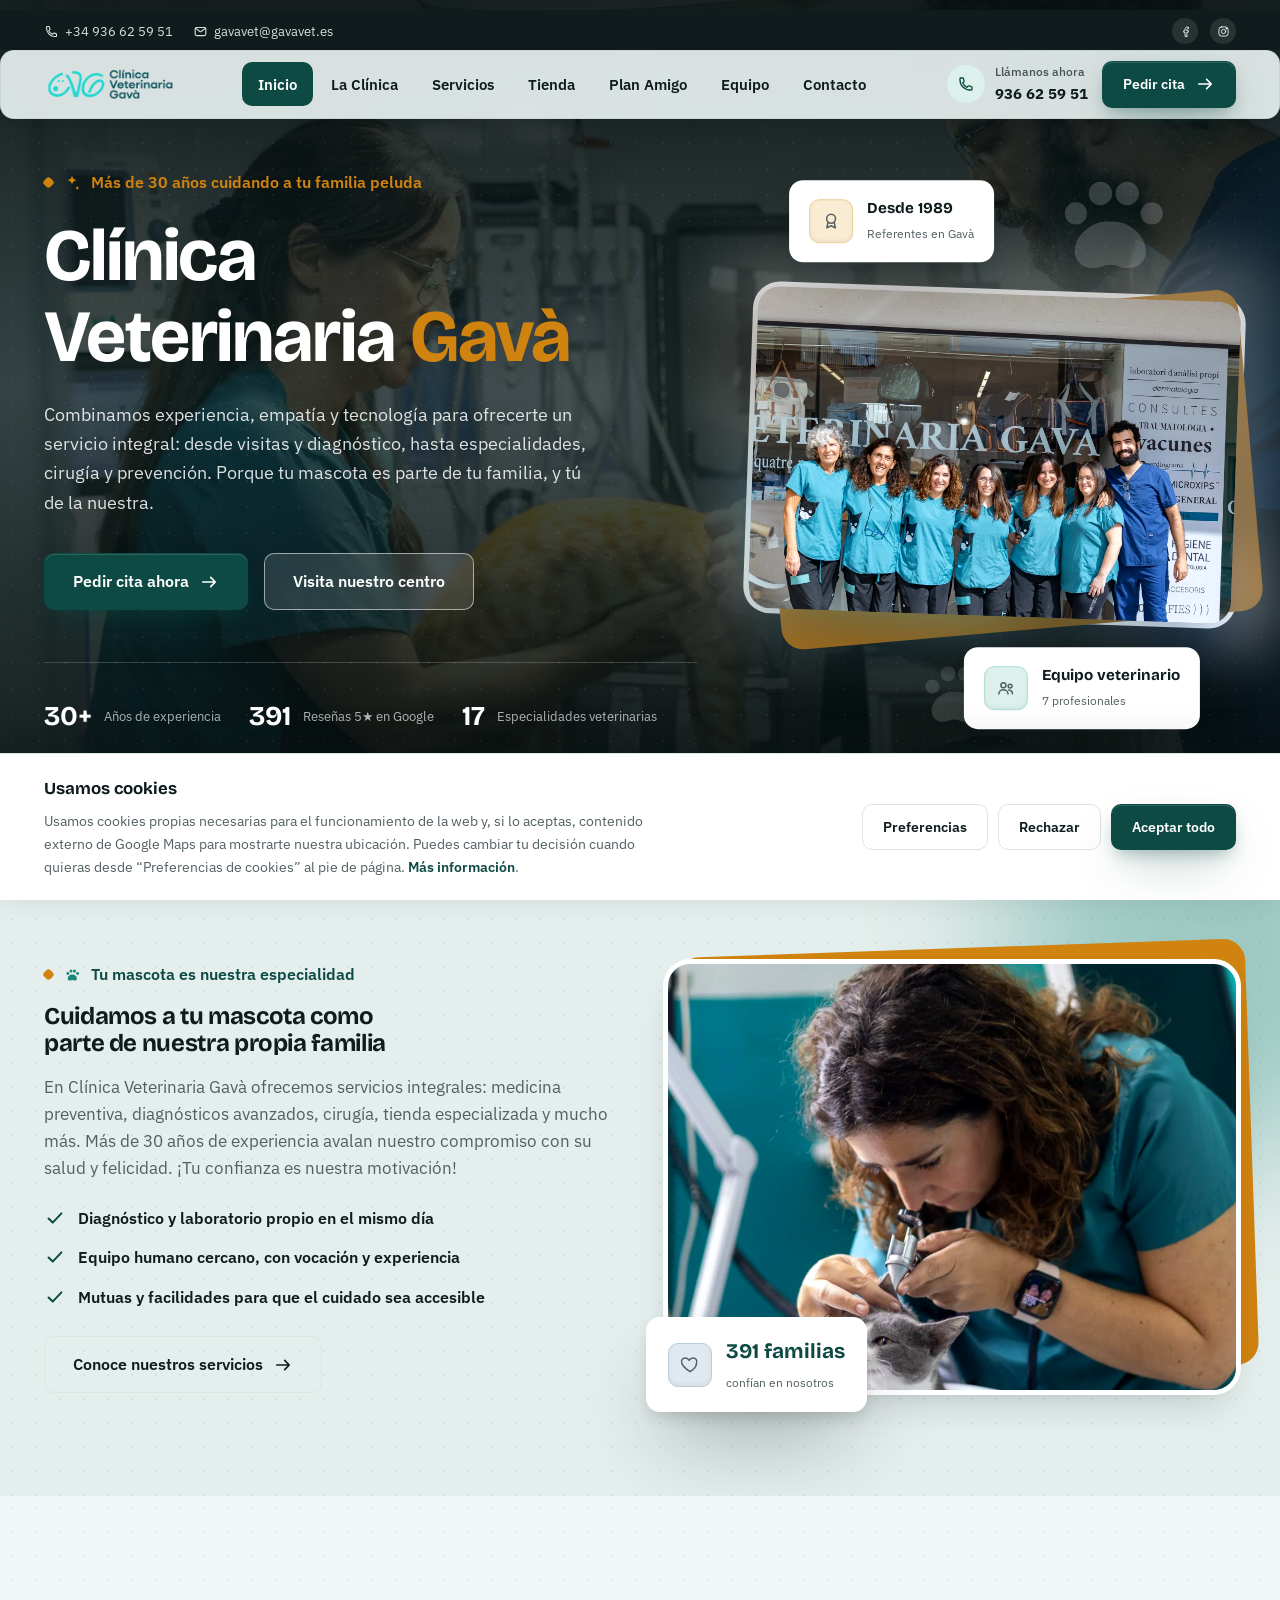
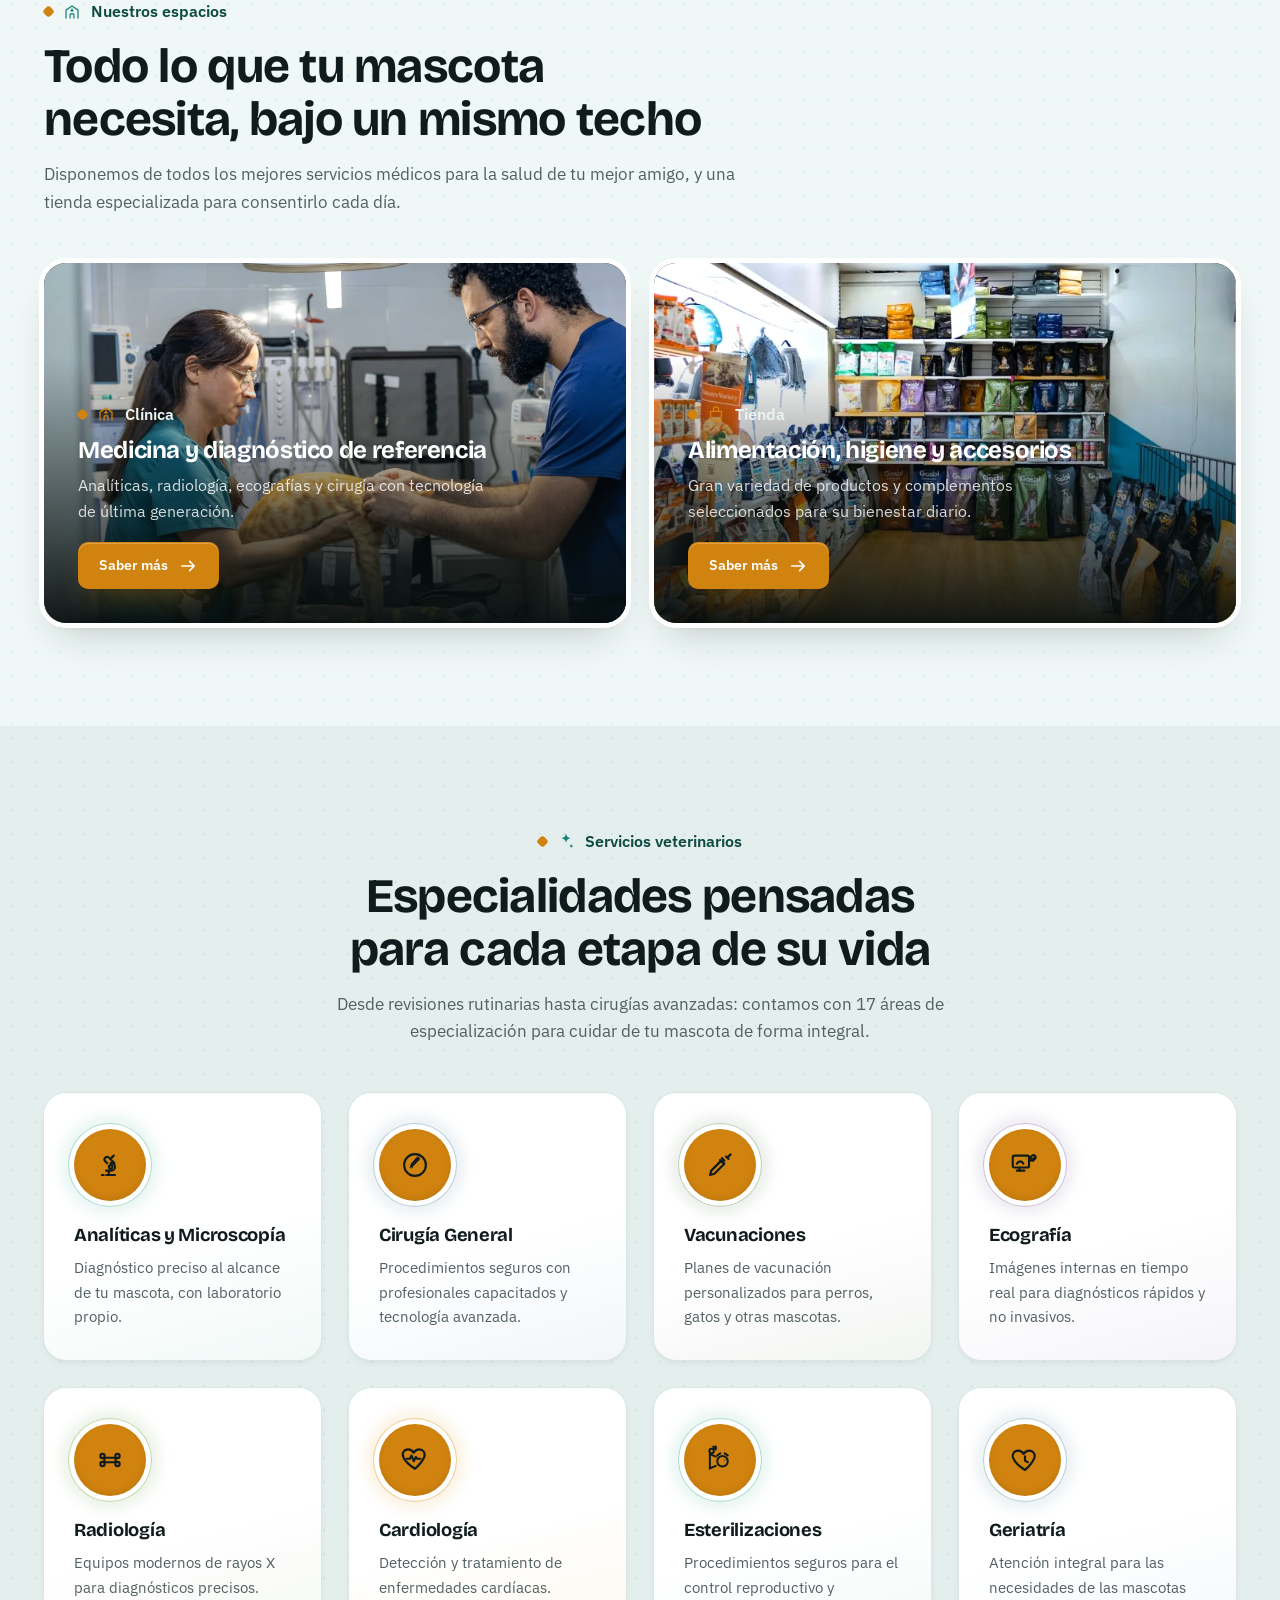
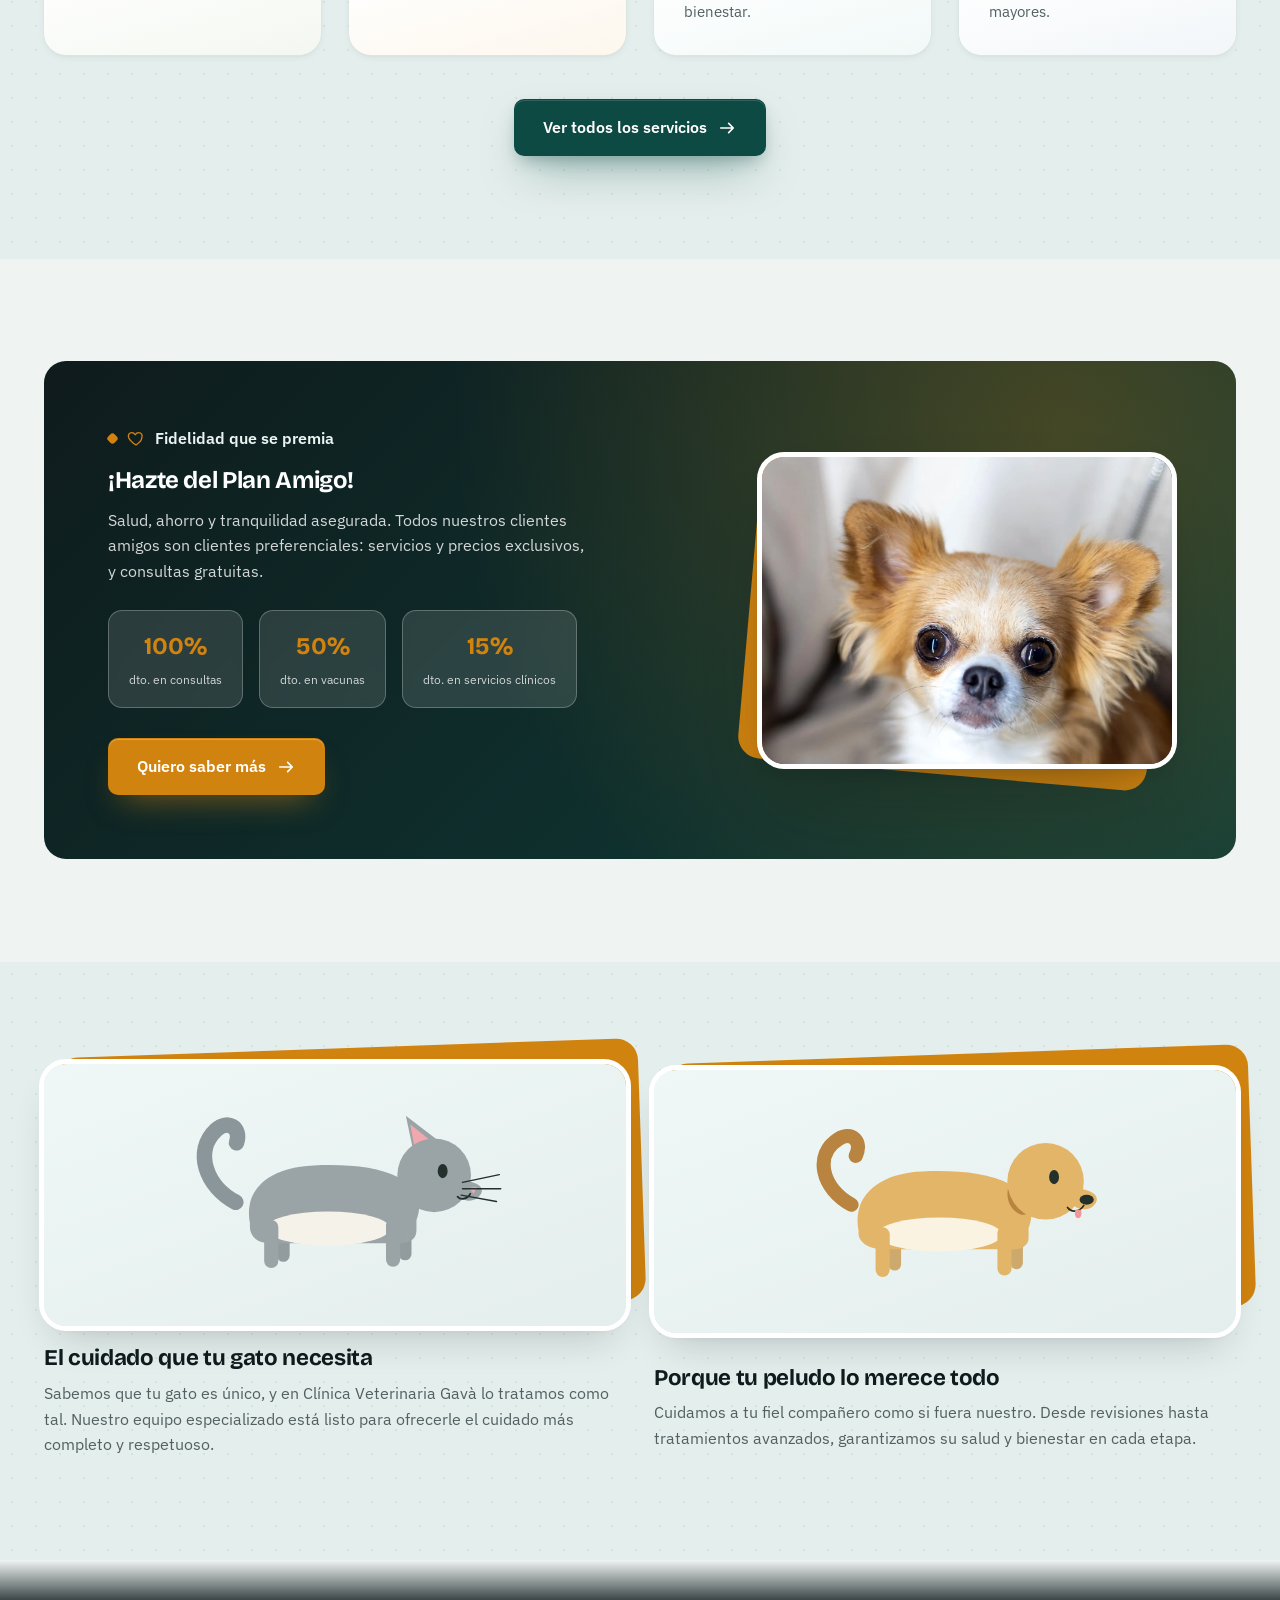
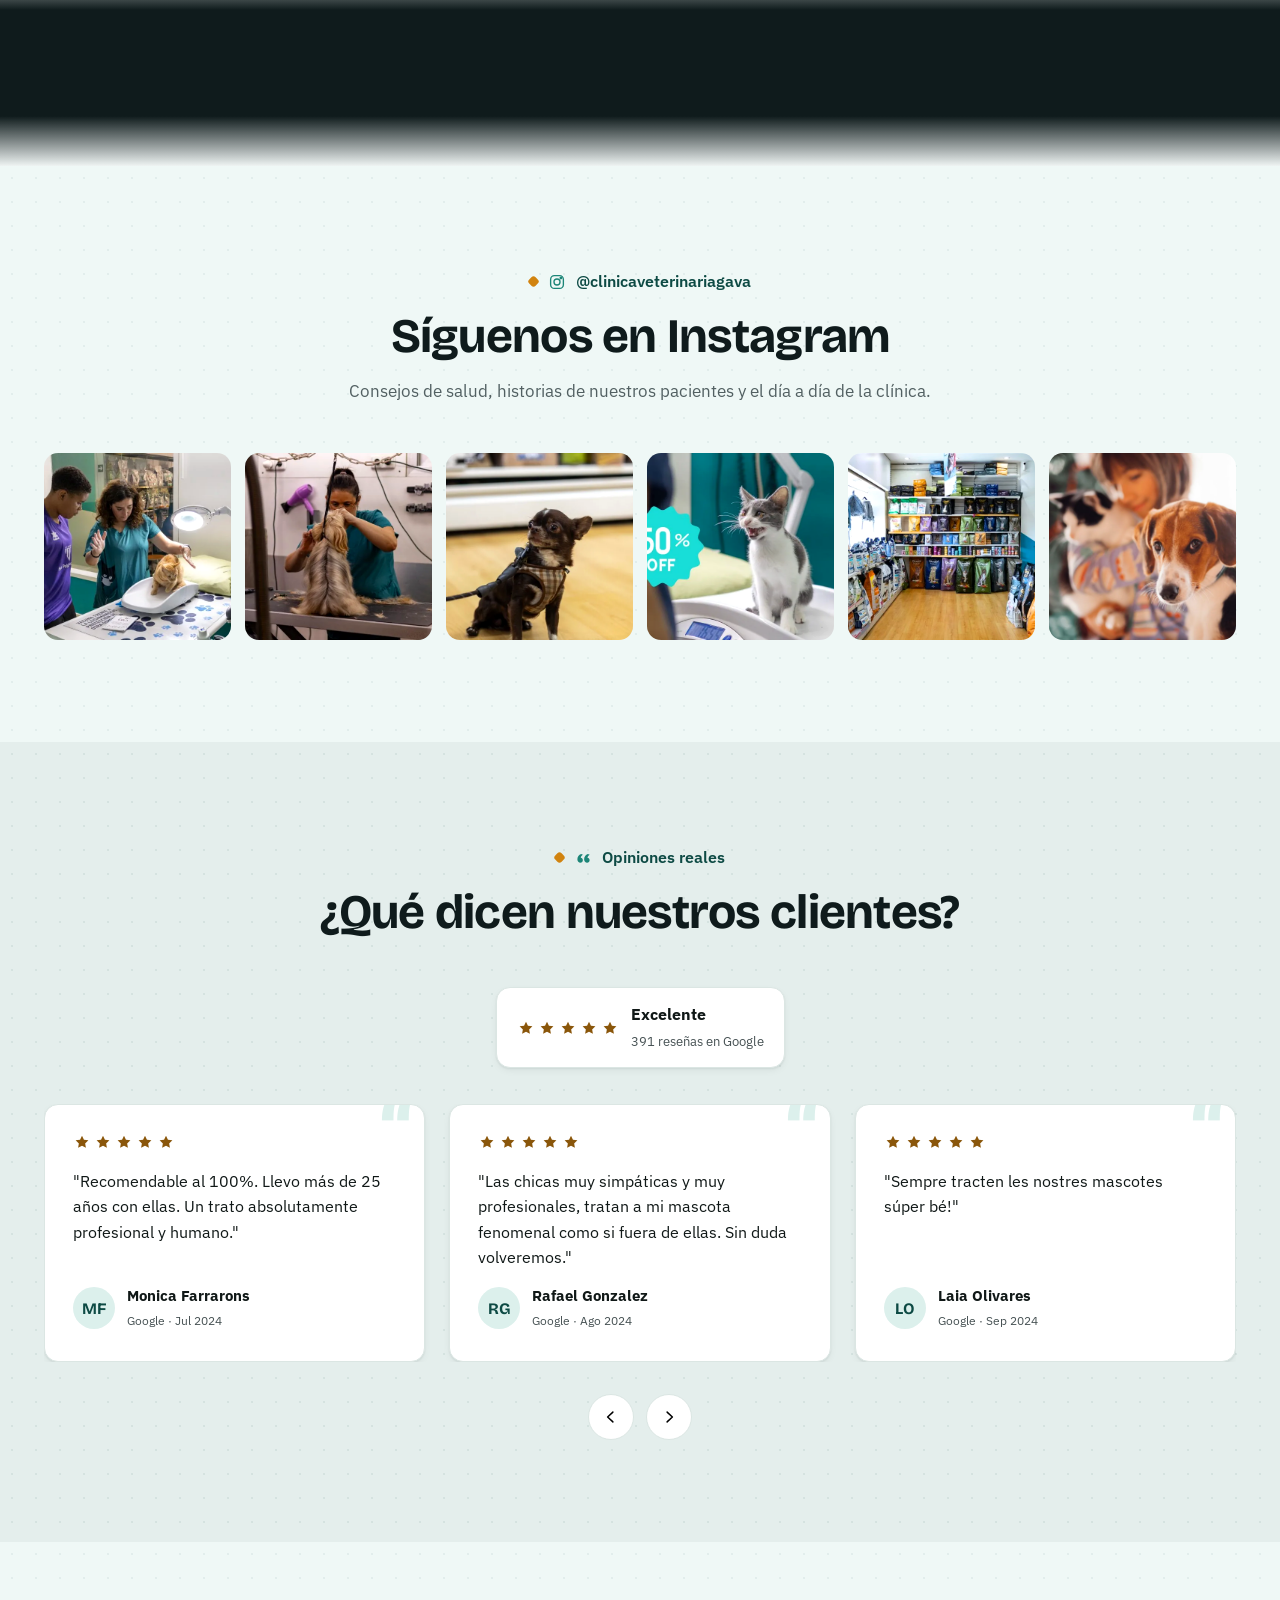
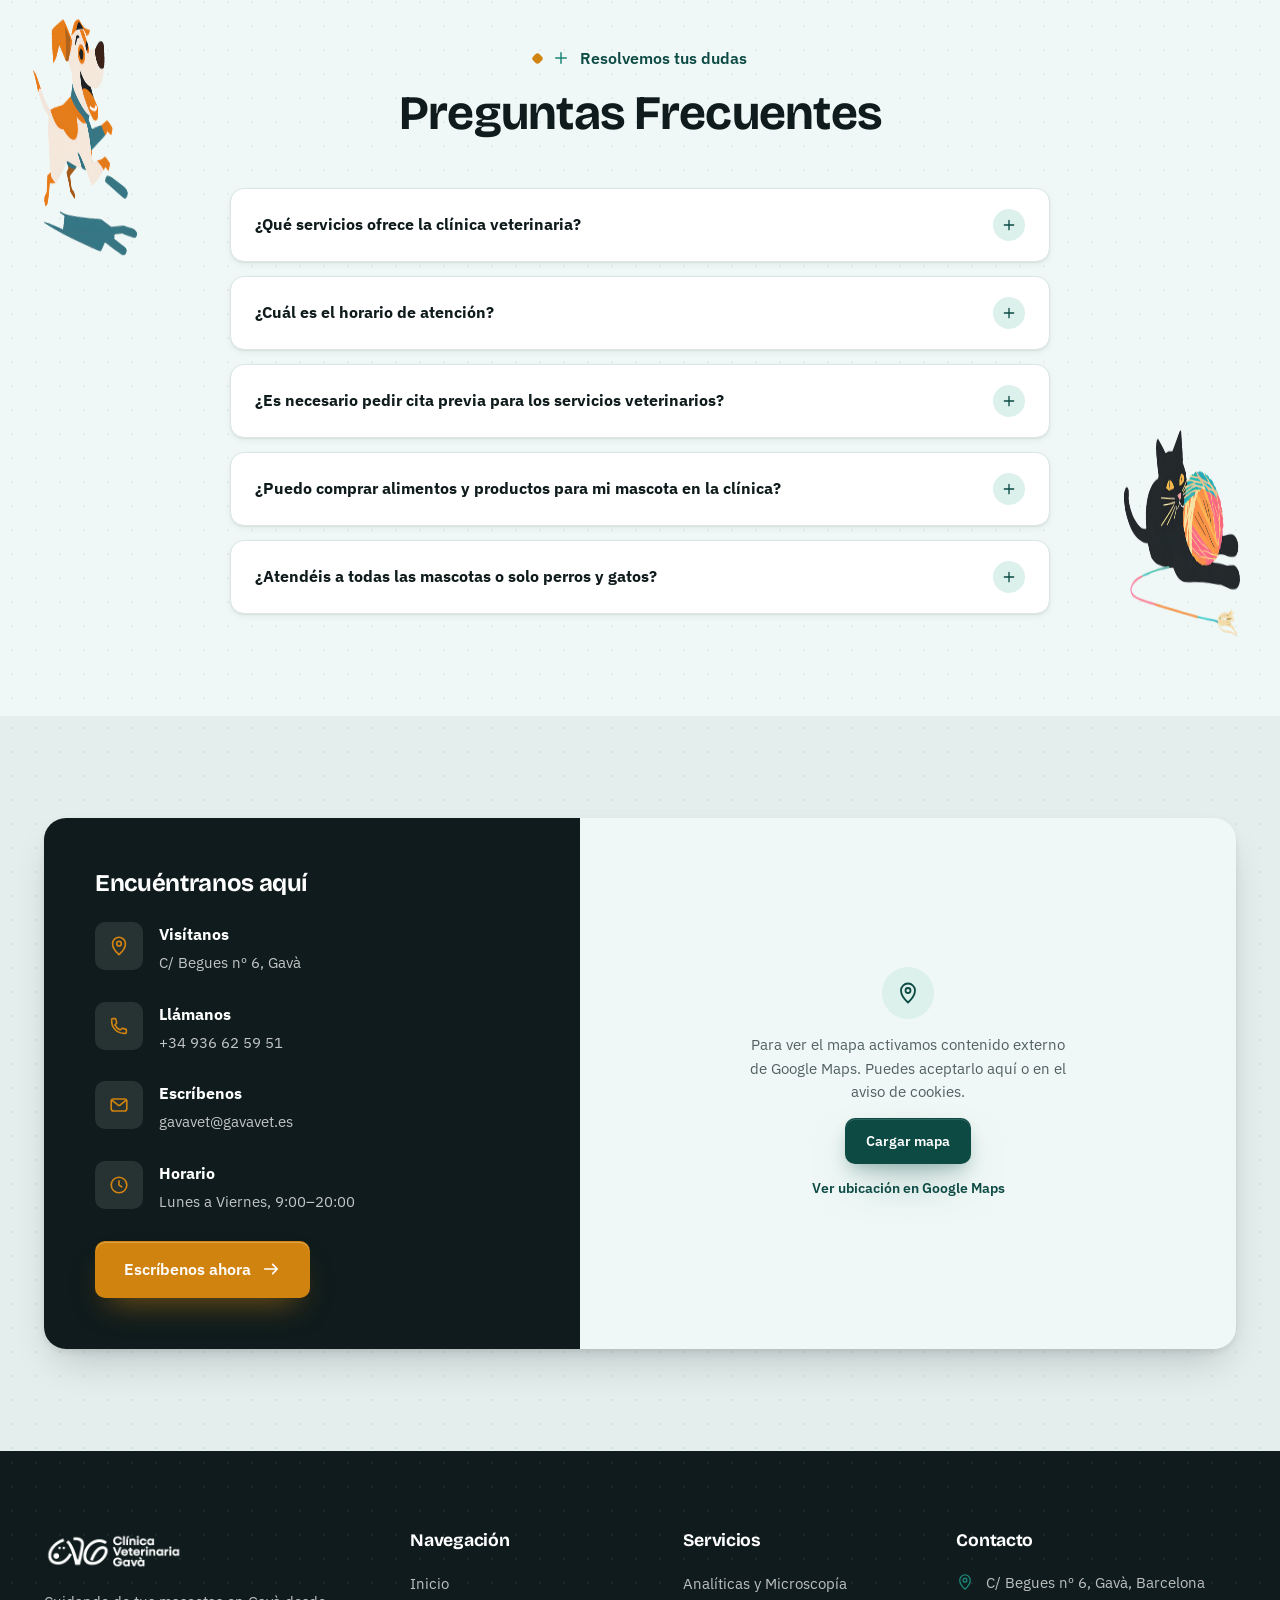
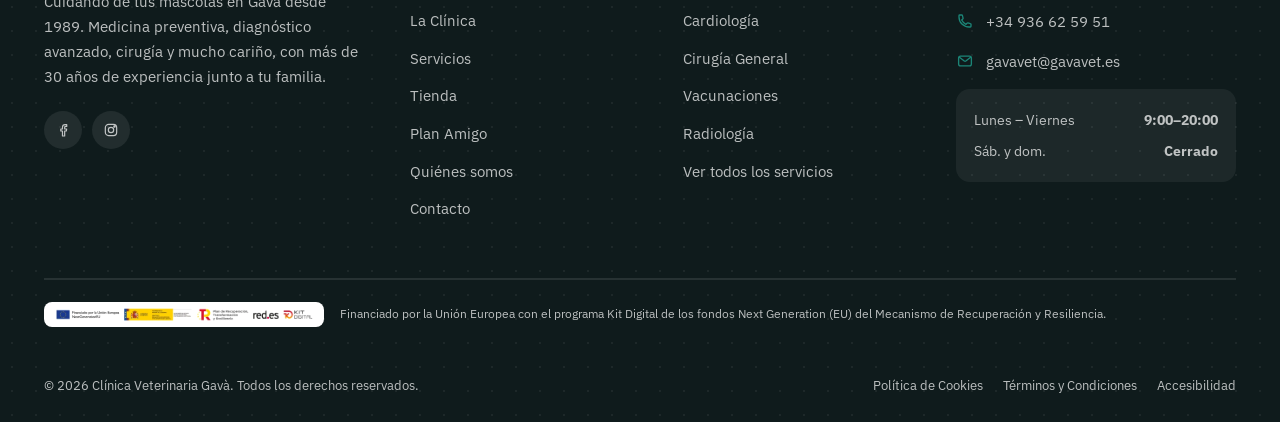
==== commit 01ca6b9a: "Remove PWA manifest so browsers stop offering to install the site Dropped the <link rel="manifest"> " ====
--- a/index.html
+++ b/index.html
@@ -17,7 +17,6 @@
 <link rel="icon" type="image/png" sizes="32x32" href="favicon-32.png">
 <link rel="icon" type="image/png" sizes="16x16" href="favicon-16.png">
 <link rel="apple-touch-icon" href="apple-touch-icon.png">
-<link rel="manifest" href="site.webmanifest">
 <meta name="theme-color" content="#0f1b1c">
 <link rel="preconnect" href="https://fonts.googleapis.com">
 <link rel="preconnect" href="https://fonts.gstatic.com" crossorigin>
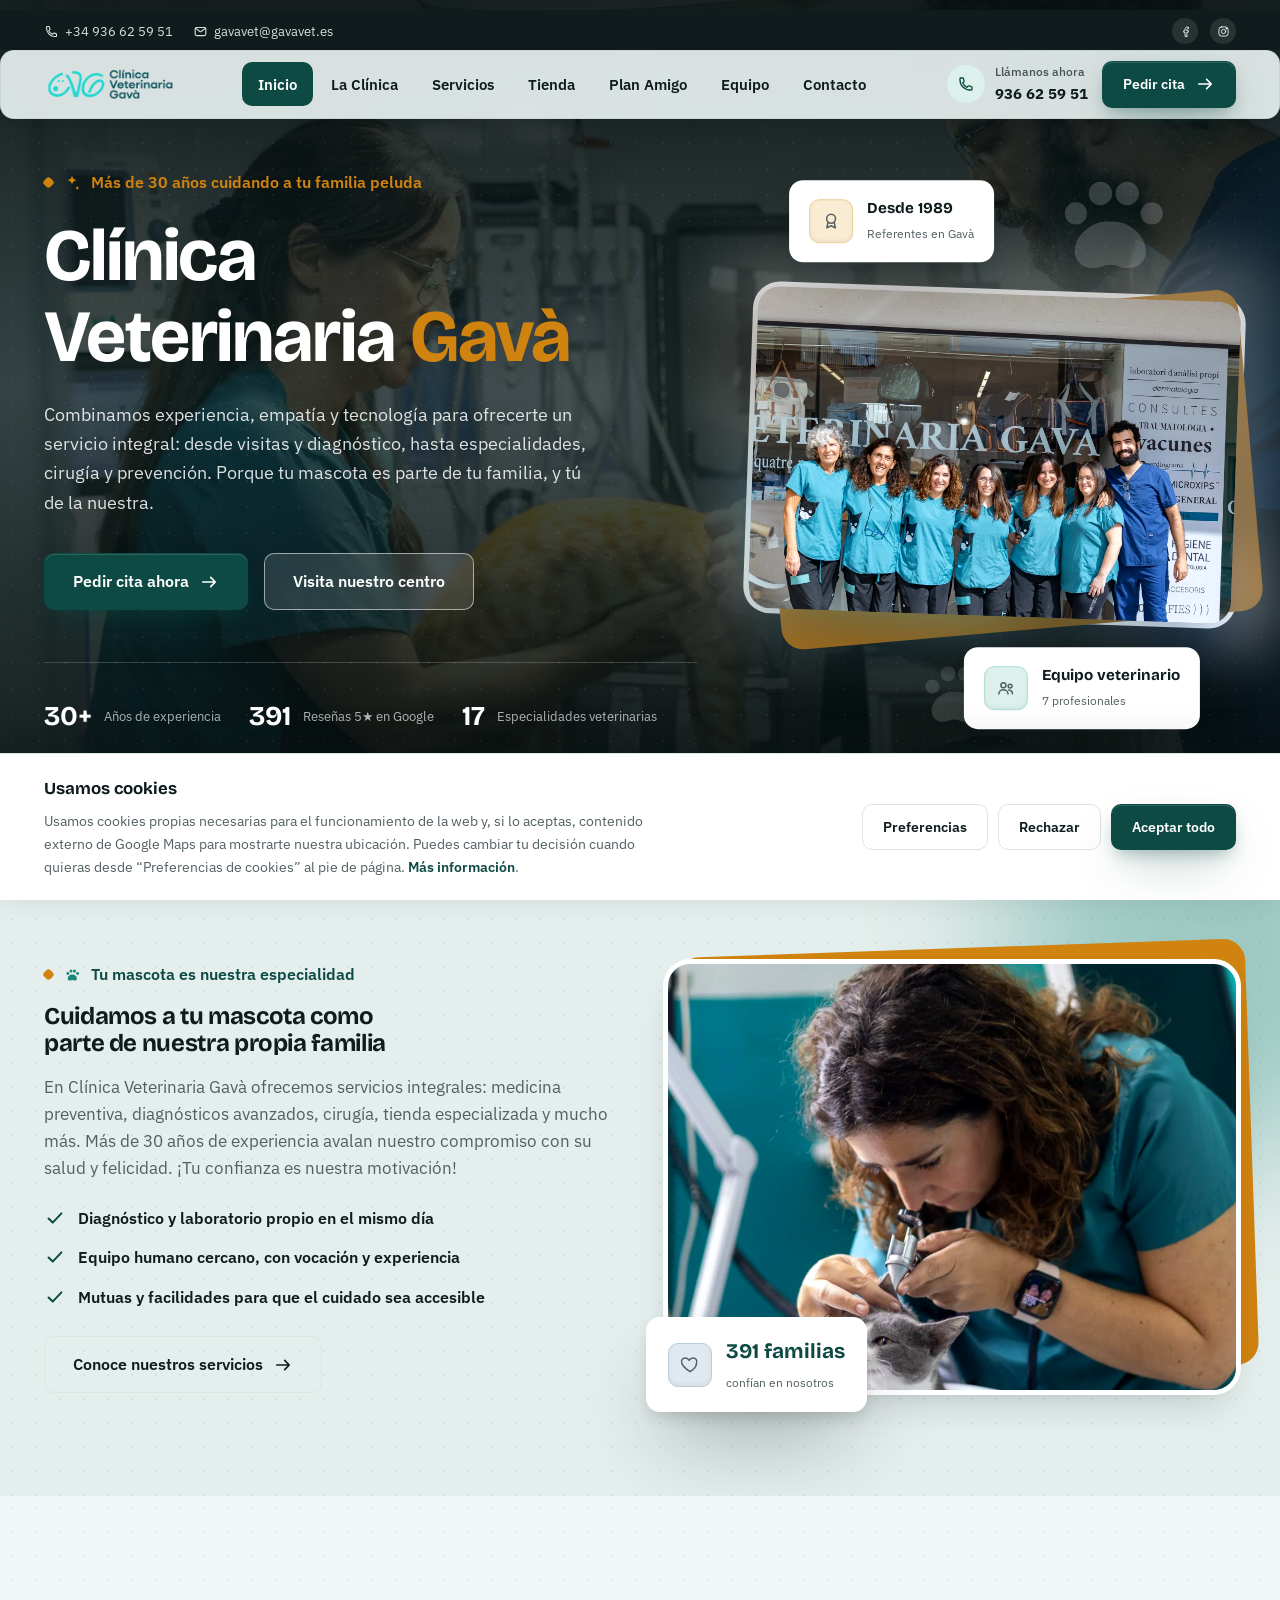
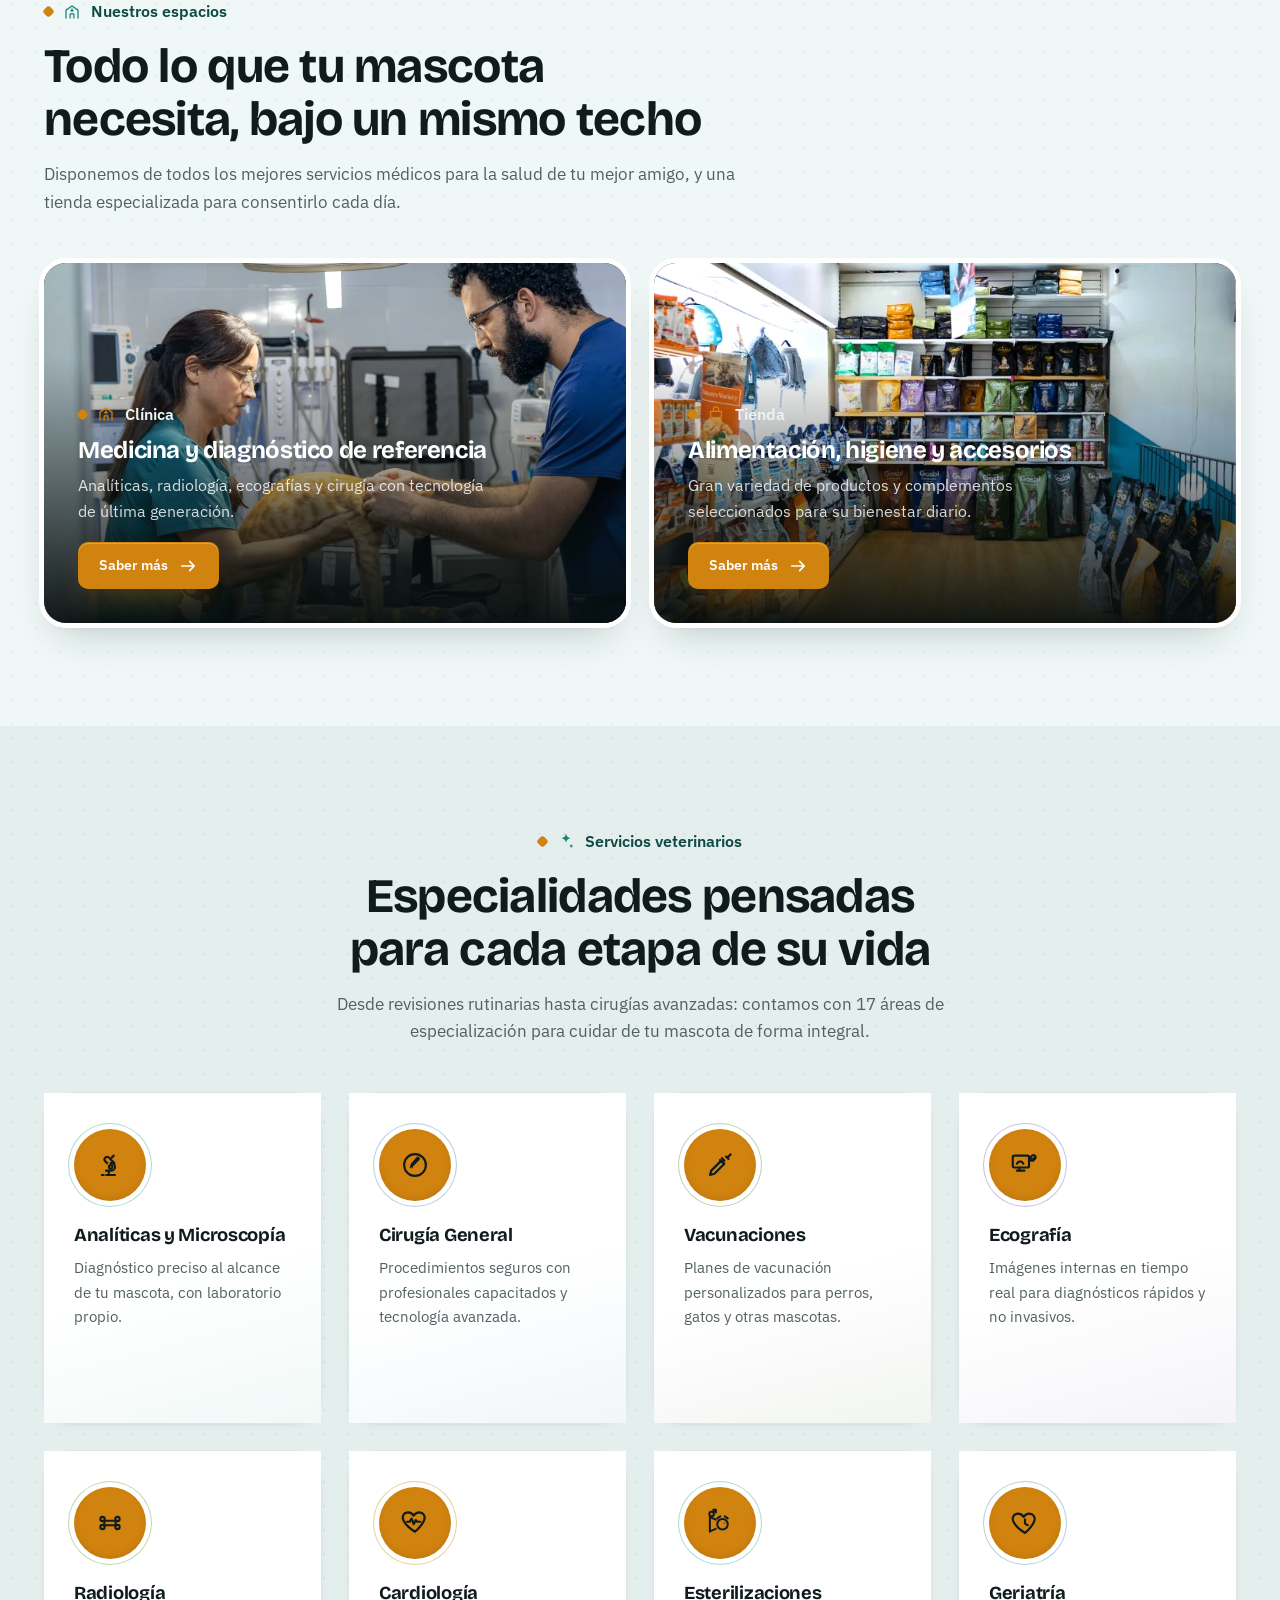
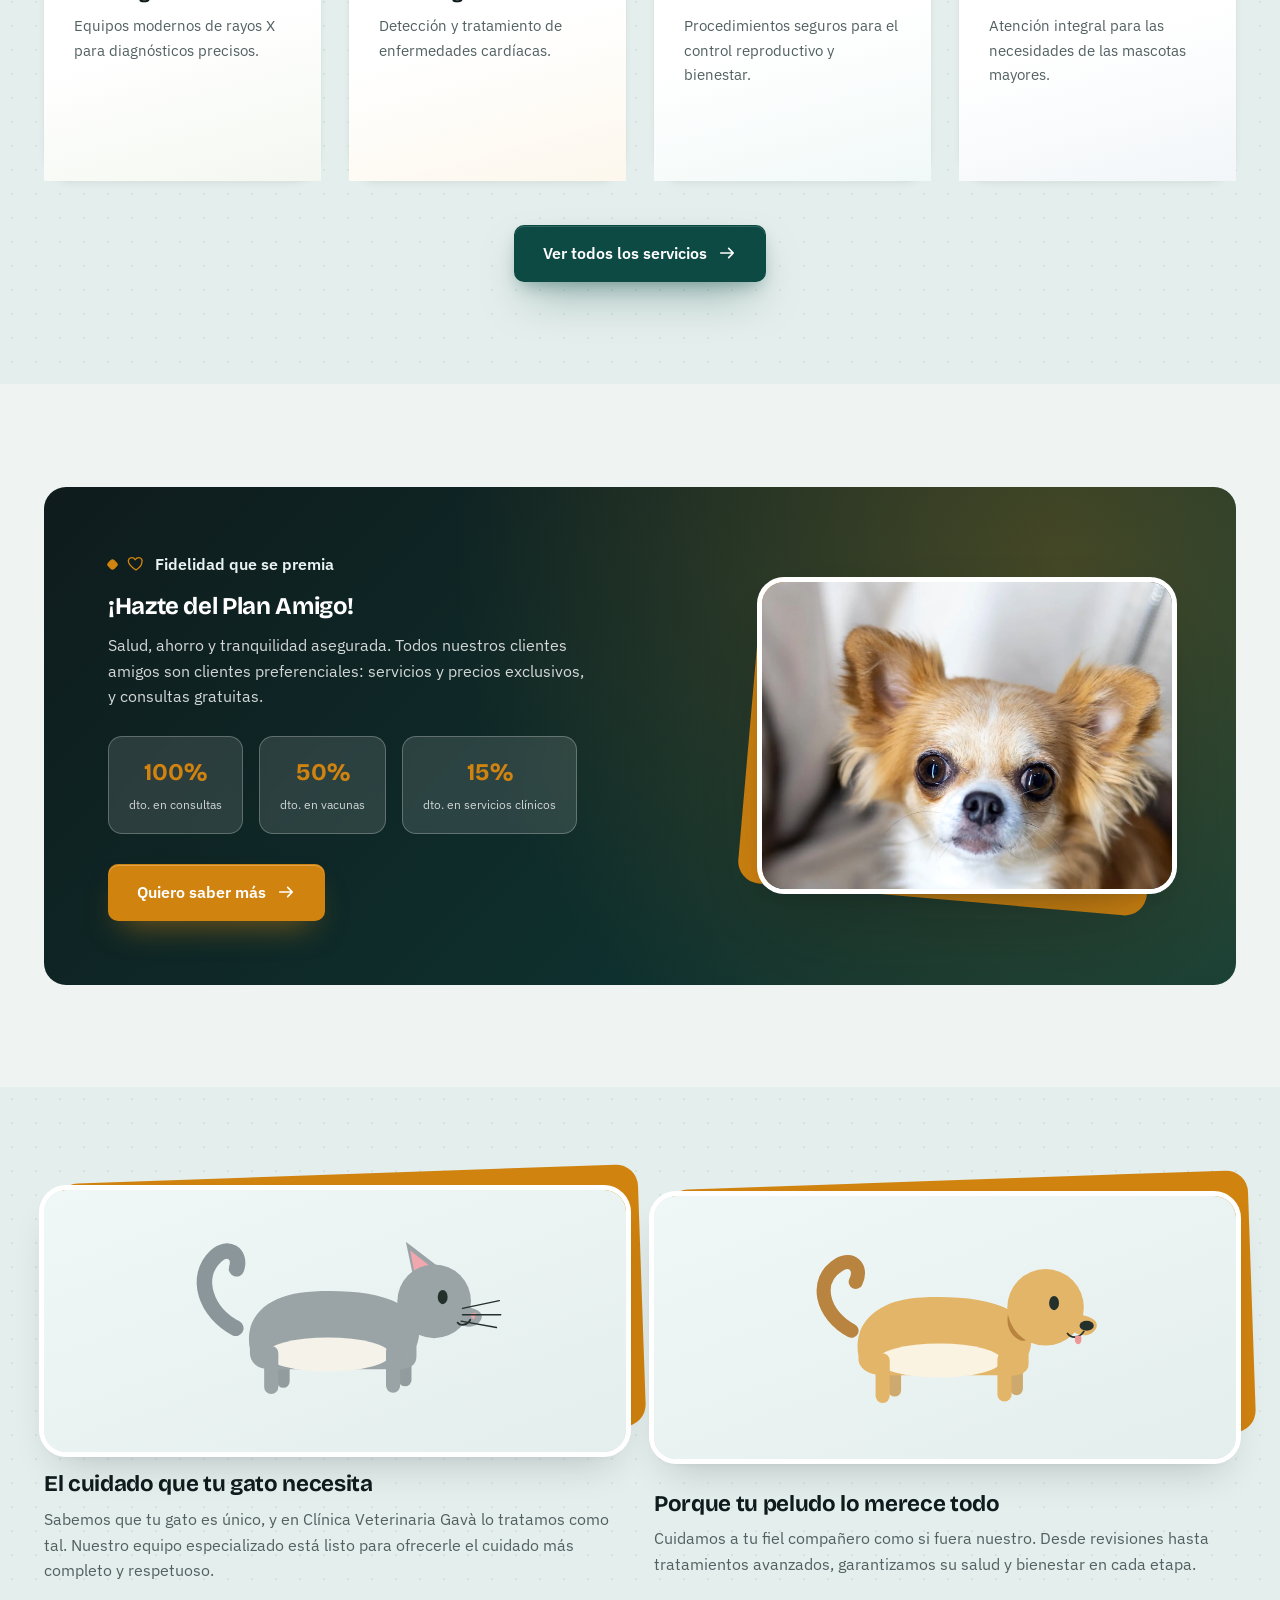
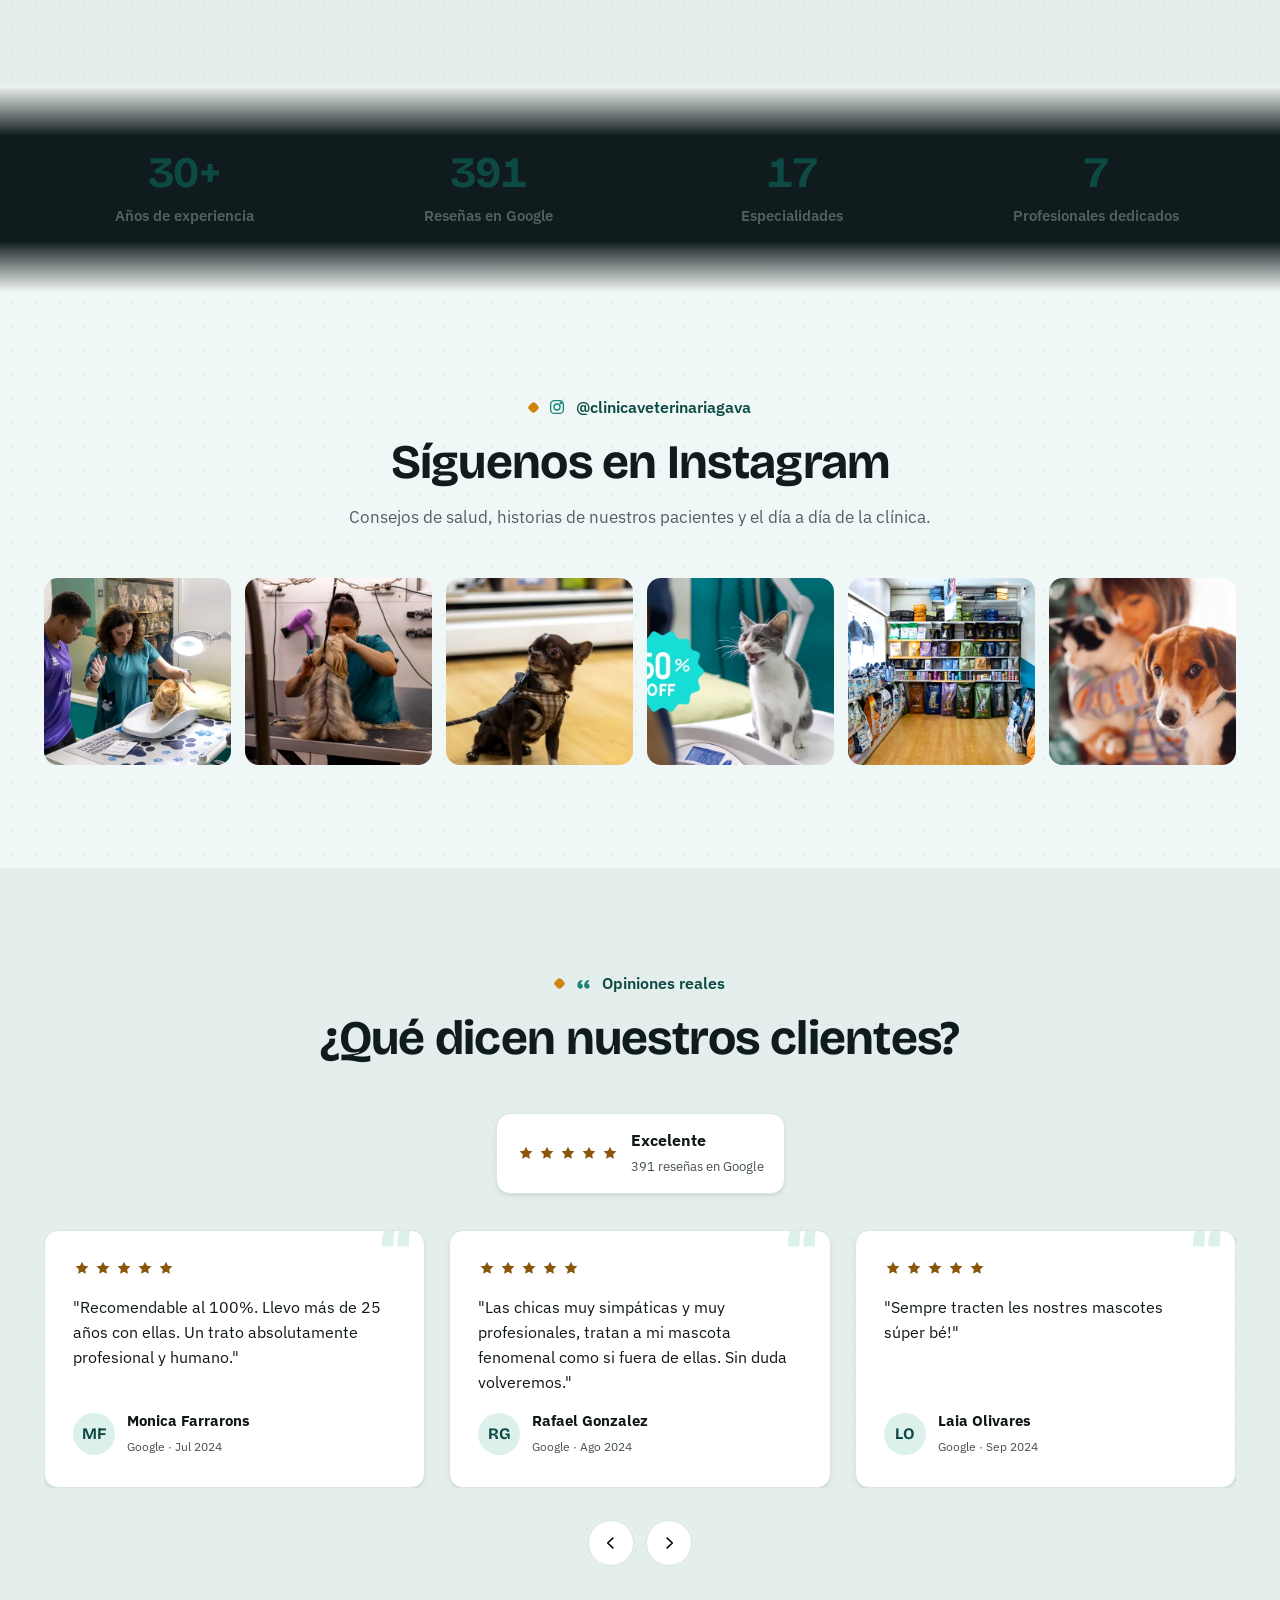
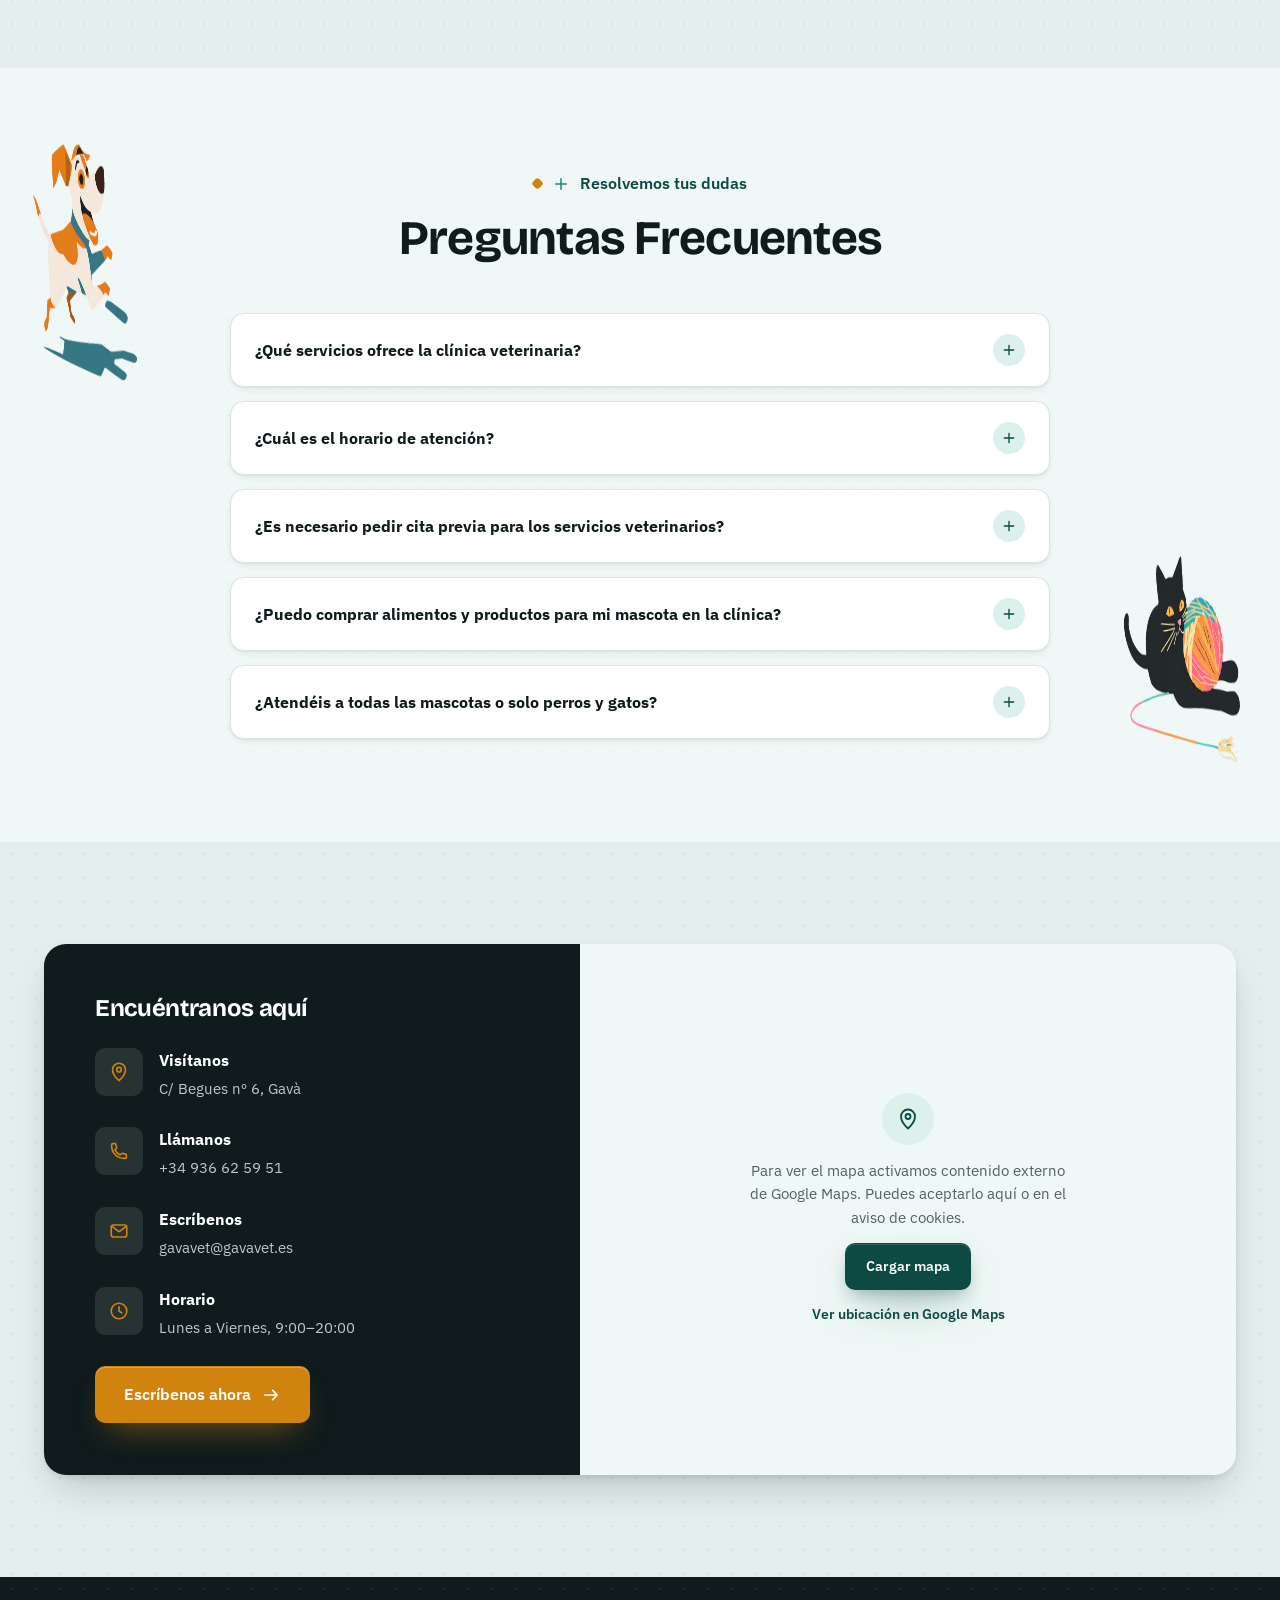
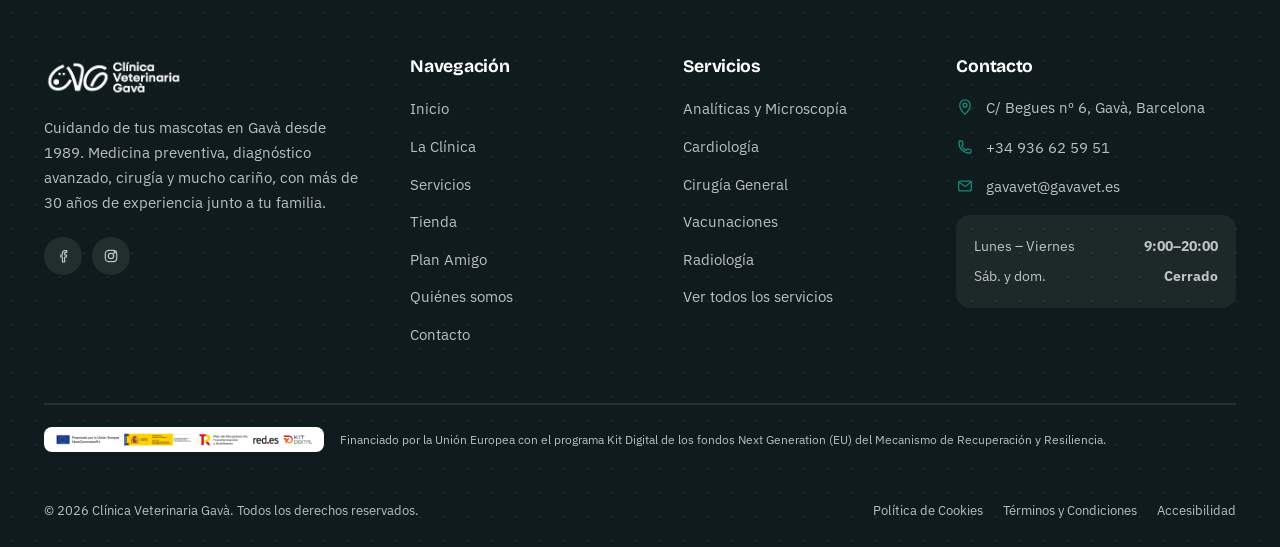
==== commit 2dd0a27d: "Bring index.html's specialty cards up to the same treatment as Servicios - Rounder corners on every " ====
--- a/index.html
+++ b/index.html
@@ -253,45 +253,101 @@
       <p>Desde revisiones rutinarias hasta cirugías avanzadas: contamos con 17 áreas de especialización para cuidar de tu mascota de forma integral.</p>
     </div>
     <div class="grid grid-4" data-reveal-group>
-      <div class="service-card c-teal">
+      <div class="service-card is-flip c-teal">
+        <div class="service-card-inner">
+          <div class="service-card-face service-card-front">
         <div class="service-icon"><svg aria-hidden="true"><use href="assets/icons.svg#i-microscope"></use></svg></div>
         <h3>Analíticas y Microscopía</h3>
         <p>Diagnóstico preciso al alcance de tu mascota, con laboratorio propio.</p>
-      </div>
-      <div class="service-card c-coral">
+          </div>
+          <div class="service-card-face service-card-back" style="--photo-url:url(/assets/img/services/analiticas.jpg)" role="img" aria-label="Analíticas y Microscopía">
+            <h3>Analíticas y Microscopía</h3>
+          </div>
+        </div>
+      </div>
+      <div class="service-card is-flip c-coral">
+        <div class="service-card-inner">
+          <div class="service-card-face service-card-front">
         <div class="service-icon"><svg aria-hidden="true"><use href="assets/icons.svg#i-scalpel"></use></svg></div>
         <h3>Cirugía General</h3>
         <p>Procedimientos seguros con profesionales capacitados y tecnología avanzada.</p>
-      </div>
-      <div class="service-card c-blue">
+          </div>
+          <div class="service-card-face service-card-back" style="--photo-url:url(/assets/img/services/cirugia.jpg)" role="img" aria-label="Cirugía General">
+            <h3>Cirugía General</h3>
+          </div>
+        </div>
+      </div>
+      <div class="service-card is-flip c-blue">
+        <div class="service-card-inner">
+          <div class="service-card-face service-card-front">
         <div class="service-icon"><svg aria-hidden="true"><use href="assets/icons.svg#i-syringe"></use></svg></div>
         <h3>Vacunaciones</h3>
         <p>Planes de vacunación personalizados para perros, gatos y otras mascotas.</p>
-      </div>
-      <div class="service-card c-purple">
+          </div>
+          <div class="service-card-face service-card-back" style="--photo-url:url(/assets/img/services/vacunaciones.jpg)" role="img" aria-label="Vacunaciones">
+            <h3>Vacunaciones</h3>
+          </div>
+        </div>
+      </div>
+      <div class="service-card is-flip c-purple">
+        <div class="service-card-inner">
+          <div class="service-card-face service-card-front">
         <div class="service-icon"><svg aria-hidden="true"><use href="assets/icons.svg#i-ultrasound"></use></svg></div>
         <h3>Ecografía</h3>
         <p>Imágenes internas en tiempo real para diagnósticos rápidos y no invasivos.</p>
-      </div>
-      <div class="service-card c-green">
+          </div>
+          <div class="service-card-face service-card-back" style="--photo-url:url(/assets/img/services/ecografia.jpg)" role="img" aria-label="Ecografía">
+            <h3>Ecografía</h3>
+          </div>
+        </div>
+      </div>
+      <div class="service-card is-flip c-green">
+        <div class="service-card-inner">
+          <div class="service-card-face service-card-front">
         <div class="service-icon"><svg aria-hidden="true"><use href="assets/icons.svg#i-bone"></use></svg></div>
         <h3>Radiología</h3>
         <p>Equipos modernos de rayos X para diagnósticos precisos.</p>
-      </div>
-      <div class="service-card c-gold">
+          </div>
+          <div class="service-card-face service-card-back" style="--photo-url:url(/assets/img/services/radiologia.jpg)" role="img" aria-label="Radiología">
+            <h3>Radiología</h3>
+          </div>
+        </div>
+      </div>
+      <div class="service-card is-flip c-gold">
+        <div class="service-card-inner">
+          <div class="service-card-face service-card-front">
         <div class="service-icon"><svg aria-hidden="true"><use href="assets/icons.svg#i-heart-pulse"></use></svg></div>
         <h3>Cardiología</h3>
         <p>Detección y tratamiento de enfermedades cardíacas.</p>
-      </div>
-      <div class="service-card c-teal">
+          </div>
+          <div class="service-card-face service-card-back" style="--photo-url:url(/assets/img/services/cardiologia.jpg)" role="img" aria-label="Cardiología">
+            <h3>Cardiología</h3>
+          </div>
+        </div>
+      </div>
+      <div class="service-card is-flip c-teal">
+        <div class="service-card-inner">
+          <div class="service-card-face service-card-front">
         <div class="service-icon"><svg aria-hidden="true"><use href="assets/icons.svg#i-neuter"></use></svg></div>
         <h3>Esterilizaciones</h3>
         <p>Procedimientos seguros para el control reproductivo y bienestar.</p>
-      </div>
-      <div class="service-card c-coral">
+          </div>
+          <div class="service-card-face service-card-back" style="--photo-url:url(/assets/img/services/esterilizaciones.jpg)" role="img" aria-label="Esterilizaciones">
+            <h3>Esterilizaciones</h3>
+          </div>
+        </div>
+      </div>
+      <div class="service-card is-flip c-coral">
+        <div class="service-card-inner">
+          <div class="service-card-face service-card-front">
         <div class="service-icon"><svg aria-hidden="true"><use href="assets/icons.svg#i-senior-paw"></use></svg></div>
         <h3>Geriatría</h3>
         <p>Atención integral para las necesidades de las mascotas mayores.</p>
+          </div>
+          <div class="service-card-face service-card-back" style="--photo-url:url(/assets/img/services/geriatria.jpg)" role="img" aria-label="Geriatría">
+            <h3>Geriatría</h3>
+          </div>
+        </div>
       </div>
     </div>
     <div class="text-center" style="margin-top:44px;">
--- a/assets/css/styles.min.css
+++ b/assets/css/styles.min.css
@@ -1 +1 @@
-:root{--teal:#1c8577;--teal-700:#0d4a44;--teal-800:#082e2a;--teal-100:#dcf0ec;--teal-50:#eff8f6;--navy:#2c3438;--navy-deep:#0f1b1c;--ink:#101817;--gold:#d1830f;--gold-600:#b06e0c;--gold-700:#8a560a;--coral:#3d6a86;--coral-700:#274a61;--bg:#eff4f3;--surface:#ffffff;--surface-blue:#e4eeec;--border:#dbe6e3;--muted:#526062;--muted-2:#465153;--font-head:'Bricolage Grotesque','Arial Narrow',sans-serif;--font-body:'IBM Plex Sans',system-ui,sans-serif;--container:1240px;--radius-sm:10px;--radius-md:14px;--radius-lg:22px;--radius-full:999px;--shadow-sm:0 1px 2px rgba(15,27,28,.06),0 3px 10px -3px rgba(15,27,28,.10);--shadow-md:0 3px 8px -2px rgba(15,27,28,.12),0 20px 42px -14px rgba(15,27,28,.24);--shadow-lg:0 8px 16px -4px rgba(15,27,28,.16),0 40px 84px -22px rgba(15,27,28,.38);--shadow-teal:0 8px 18px -6px rgba(13,74,68,.4),0 22px 46px -16px rgba(13,74,68,.5);--ease:cubic-bezier(.22,1,.36,1)}*,*::before,*::after{box-sizing:border-box}html{scroll-behavior:smooth;scroll-padding-top:96px;overflow-x:hidden}@media (prefers-reduced-motion:reduce){html{scroll-behavior:auto}*,*::before,*::after{animation-duration:.001ms !important;animation-iteration-count:1 !important;transition-duration:.001ms !important;scroll-behavior:auto !important}}body{margin:0;font-family:var(--font-body);color:var(--ink);background:var(--bg);line-height:1.6;-webkit-font-smoothing:antialiased;overflow-x:hidden;scrollbar-color:var(--teal-700) var(--bg)}::selection{background:var(--teal-700);color:#fff}::-webkit-scrollbar{width:12px;height:12px}::-webkit-scrollbar-track{background:var(--bg)}::-webkit-scrollbar-thumb{background:var(--teal-700);border-radius:var(--radius-full);border:3px solid var(--bg)}::-webkit-scrollbar-thumb:hover{background:var(--teal-800)}img{max-width:100%;display:block}picture img{filter:saturate(1.08) contrast(1.03) brightness(1.01)}a{color:inherit;text-decoration:none}ul{list-style:none;margin:0;padding:0}button{font:inherit;cursor:pointer}input,textarea,select{font:inherit}h1,h2,h3,h4{font-family:var(--font-head);font-weight:700;line-height:1.1;margin:0;color:var(--navy-deep);text-wrap:balance;letter-spacing:-.015em}p{margin:0}svg{display:block}.container{width:100%;max-width:var(--container);margin-inline:auto;padding-inline:24px}section{position:relative;overflow:hidden}.visually-hidden{position:absolute;width:1px;height:1px;padding:0;margin:-1px;overflow:hidden;clip:rect(0,0,0,0);white-space:nowrap;border:0}.text-center{text-align:center}.mt-0{margin-top:0}.eyebrow{display:inline-flex;align-items:center;gap:10px;font-weight:600;font-size:.98rem;color:var(--teal-700);margin-bottom:16px}.eyebrow::before{content:'';width:9px;height:9px;border-radius:3px;background:var(--gold);flex-shrink:0;transform:rotate(45deg)}.eyebrow svg{width:18px;height:18px;color:var(--teal);flex-shrink:0}.ico svg{width:22px;height:22px}.eyebrow.on-dark{color:#eaf4f2}.eyebrow.on-dark::before{background:var(--gold)}.eyebrow.on-dark svg{color:var(--gold)}.eyebrow.on-gold{color:var(--navy-deep)}.eyebrow.on-gold::before{background:var(--navy-deep)}.eyebrow.on-gold svg{color:var(--navy-deep)}.section-head{max-width:720px;margin-bottom:48px}.section-head.centered{margin-inline:auto;text-align:center}.section-head h2{font-size:clamp(1.9rem,1.2rem + 2.4vw,3rem)}.section-head p{margin-top:14px;font-size:1.08rem;color:var(--muted)}.section-pad{padding-block:clamp(64px,8vw,112px)}.section-pad-sm{padding-block:clamp(40px,5vw,64px)}.bg-surface{background:var(--surface-blue);background-image:radial-gradient(circle,rgba(13,74,68,.07) 1px,transparent 1.4px);background-size:24px 24px}.bg-teal-50{background:var(--teal-50);background-image:radial-gradient(circle,rgba(13,74,68,.06) 1px,transparent 1.4px);background-size:24px 24px}.bg-navy{background:var(--navy-deep);color:#fff}.bg-navy .section-head p{color:rgba(255,255,255,.72)}.bg-navy h2,.bg-navy h3{color:#fff}.bg-navy::before,.bg-navy::after{content:'';position:absolute;inset-inline:0;height:50px;pointer-events:none;z-index:1}.bg-navy::before{top:0;background:linear-gradient(180deg,var(--bg),transparent)}.bg-navy::after{bottom:0;background:linear-gradient(0deg,var(--bg),transparent)}.section-divider{position:absolute;inset:0;overflow:hidden;pointer-events:none;z-index:0}.section-divider svg{position:absolute}.blob{position:absolute;border-radius:50%;filter:blur(70px);opacity:.35;z-index:0;pointer-events:none}.section-pad > .container{position:relative;z-index:1}.btn{display:inline-flex;align-items:center;justify-content:center;gap:10px;padding:15px 28px;border-radius:var(--radius-sm);font-weight:600;font-size:.98rem;border:1.5px solid transparent;transition:transform .3s var(--ease),box-shadow .3s var(--ease),background .3s var(--ease),color .3s var(--ease),border-color .3s var(--ease);white-space:nowrap}.btn svg{width:20px;height:20px;flex-shrink:0;transition:transform .3s var(--ease)}.btn:hover svg{transform:translateX(3px)}.btn-primary{background:var(--teal-700);color:#fff;box-shadow:inset 0 1px 0 rgba(255,255,255,.14),var(--shadow-teal)}.btn-primary:hover{background:var(--teal-800);transform:translateY(-2px);box-shadow:inset 0 1px 0 rgba(255,255,255,.14),0 14px 30px -8px rgba(13,74,68,.55),0 30px 60px -18px rgba(13,74,68,.5)}.btn-ghost{background:rgba(255,255,255,.12);color:#fff;border-color:rgba(255,255,255,.55);backdrop-filter:blur(6px)}.btn-ghost:hover{background:#fff;color:var(--navy-deep);border-color:#fff;transform:translateY(-2px)}.btn-outline{background:transparent;color:var(--navy-deep);border-color:var(--border)}.btn-outline:hover{border-color:var(--teal-700);color:var(--teal-700);transform:translateY(-2px)}.btn-gold{background:var(--gold);color:#fff;box-shadow:inset 0 1px 0 rgba(255,255,255,.25),0 16px 32px -14px rgba(209,131,15,.6)}.btn-gold:hover{background:var(--gold-600);transform:translateY(-2px)}.btn-sm{padding:11px 20px;font-size:.88rem}.btn-block{width:100%}.btn:active{transform:scale(.97) !important;transition-duration:.1s !important}.site-header{position:fixed;inset-inline:0;top:0;z-index:1000;padding-block:10px;transition:background .35s var(--ease),box-shadow .35s var(--ease),padding .35s var(--ease)}.header-topbar{background:var(--navy-deep);color:rgba(255,255,255,.85);font-size:.82rem;overflow:hidden;max-height:40px;transition:max-height .35s var(--ease),opacity .35s var(--ease)}.header-topbar .container{display:flex;justify-content:space-between;align-items:center;padding-block:8px;gap:12px}.topbar-links{display:flex;gap:20px;align-items:center;min-width:0}.topbar-links a{display:inline-flex;align-items:center;gap:6px;transition:color .2s;white-space:nowrap}.topbar-links a:hover{color:var(--gold)}.topbar-links svg{width:15px;height:15px}.topbar-social{display:flex;gap:12px}.topbar-social a{width:26px;height:26px;display:grid;place-items:center;background:rgba(255,255,255,.1);border-radius:50%;transition:background .2s,transform .2s}.topbar-social a:hover{background:var(--teal-700);color:#fff;transform:translateY(-2px) scale(1.1)}.topbar-social svg{width:13px;height:13px}.site-header.is-scrolled .header-topbar{max-height:0;opacity:0}.site-header.is-scrolled{padding-block:0}.navbar{background:rgba(238,247,245,.9);backdrop-filter:blur(12px) saturate(140%);-webkit-backdrop-filter:blur(12px) saturate(140%);border-radius:var(--radius-md);border:1px solid rgba(15,27,28,.06);box-shadow:var(--shadow-md);transition:border-radius .35s var(--ease),background .35s var(--ease)}.site-header.is-scrolled .navbar{background:rgba(238,247,245,.98)}.navbar .container{display:flex;align-items:center;justify-content:space-between;gap:20px;padding-block:10px}.brand{display:flex;align-items:center;gap:10px;flex-shrink:0}.brand img{height:38px;width:auto}.nav-links{display:flex;align-items:center;gap:2px}.nav-links a{position:relative;padding:10px 16px;border-radius:var(--radius-sm);font-weight:600;font-size:.95rem;color:var(--navy-deep);transition:background .25s,color .25s}.nav-links a:hover{background:var(--teal-100);color:var(--teal-700)}.nav-links a.is-active{background:var(--teal-700);color:#fff}.header-cta{display:flex;align-items:center;gap:14px;flex-shrink:0}.header-phone{display:flex;align-items:center;gap:10px;font-weight:700;color:var(--navy-deep);font-size:.95rem;font-variant-numeric:tabular-nums}.header-phone .icon-badge{width:38px;height:38px;border-radius:50%;background:var(--teal-100);color:var(--teal-700);display:grid;place-items:center}.header-phone .icon-badge svg{width:18px;height:18px}.header-phone small{display:block;font-weight:500;color:var(--muted-2);font-size:.72rem}.nav-toggle{display:none;width:46px;height:46px;border-radius:50%;border:0;background:var(--teal-100);align-items:center;justify-content:center;flex-shrink:0}.nav-toggle span,.nav-toggle span::before,.nav-toggle span::after{content:'';display:block;width:20px;height:2px;background:var(--navy-deep);border-radius:2px;position:relative;transition:transform .3s var(--ease),opacity .3s var(--ease),background .3s}.nav-toggle span::before{position:absolute;top:-6px}.nav-toggle span::after{position:absolute;top:6px}.nav-toggle[aria-expanded="true"] span{background:transparent}.nav-toggle[aria-expanded="true"] span::before{transform:translateY(6px) rotate(45deg)}.nav-toggle[aria-expanded="true"] span::after{transform:translateY(-6px) rotate(-45deg)}@media (max-width:960px){.nav-links{position:fixed;inset:96px 16px auto 16px;z-index:999;background:var(--surface);border-radius:var(--radius-md);box-shadow:var(--shadow-lg);flex-direction:column;align-items:stretch;padding:14px;transform:translateY(-16px) scale(.98);opacity:0;visibility:hidden;transition:transform .3s var(--ease),opacity .3s var(--ease),visibility .3s}.nav-links.is-open{transform:translateY(0) scale(1);opacity:1;visibility:visible}.nav-links a{padding:14px 18px;font-size:1.02rem}.header-phone span{display:none}.nav-toggle{display:inline-flex}.header-cta .btn-primary{display:none}}@media (max-width:640px){.header-phone{display:none}.hero-shapes{display:none}}@media (max-width:480px){.topbar-links a:last-child{display:none}}.hero{position:relative;color:#fff;overflow:hidden;padding-top:170px;padding-bottom:120px;isolation:isolate}.hero::after,.page-hero::after{content:'';position:absolute;inset:auto 0 0 0;height:min(160px,40%);z-index:1;pointer-events:none;background:linear-gradient(180deg,transparent,var(--bg));opacity:var(--hero-fade,0)}.hero-bg{position:absolute;inset:0;z-index:-2}.hero-bg img{width:100%;height:100%;object-fit:cover;transform:scale(1.06)}.hero-bg::after{content:'';position:absolute;inset:0;background:radial-gradient(circle,rgba(255,255,255,.05) 1px,transparent 1.4px) 0 0/26px 26px,linear-gradient(180deg,rgba(9,17,17,.92) 0%,rgba(9,25,24,.72) 45%,rgba(8,16,16,.95) 100%)}.hero-shapes{position:absolute;inset:0;z-index:-1;pointer-events:none}.hero-shapes svg{position:absolute}.hero-inner{display:grid;grid-template-columns:1.15fr .85fr;gap:56px;align-items:center}.hero-kicker{display:flex;align-items:center;gap:10px;font-weight:600;color:var(--gold);font-size:1rem;margin-bottom:20px}.hero-kicker::before{content:'';width:9px;height:9px;border-radius:3px;background:var(--gold);transform:rotate(45deg);flex-shrink:0}.hero-kicker svg{width:18px;height:18px;flex-shrink:0}.hero h1{font-size:clamp(2.6rem,1.7rem + 3.8vw,4.6rem);color:#fff}.hero h1 em{font-style:normal;color:var(--gold);position:relative}.hero p.lead{margin-top:22px;font-size:1.15rem;max-width:560px;color:rgba(255,255,255,.85)}.hero-actions{display:flex;flex-wrap:wrap;gap:16px;margin-top:36px}.hero-trust{display:flex;flex-wrap:wrap;gap:28px;margin-top:52px;padding-top:32px;border-top:1px solid rgba(255,255,255,.18)}.hero-trust .item{display:flex;align-items:center;gap:12px}.hero-trust .item .num{font-family:var(--font-head);font-size:1.7rem;font-weight:700;color:#fff}.hero-trust .item small{display:block;color:rgba(255,255,255,.68);font-size:.8rem}.hero-card{position:relative;isolation:isolate;box-shadow:0 0 0 5px var(--surface),var(--shadow-lg);aspect-ratio:1800/1199;transform:rotate(2deg);border-radius:var(--radius-lg);background:var(--border)}.hero-card::before{content:'';position:absolute;inset:-24px;z-index:-1;border-radius:32px;background-image:var(--photo-url);background-size:cover;background-position:center;filter:blur(28px) saturate(1.3);opacity:.45;transform:scale(1.06) rotate(-2deg)}.hero-card::after{content:'';position:absolute;inset:0;z-index:-2;border-radius:var(--radius-lg);background:linear-gradient(135deg,var(--gold),var(--gold-700));transform:rotate(-7deg) translate(14px,16px)}.hero-card picture{display:block;width:100%;height:100%;overflow:hidden;border-radius:var(--radius-lg)}.hero-card img{width:100%;height:100%;object-fit:cover;transition:transform .6s var(--ease)}.hero-card:hover img{transform:scale(1.05)}.hero-float{position:absolute;background:var(--surface);color:var(--navy-deep);border-radius:var(--radius-md);padding:16px 20px;box-shadow:var(--shadow-lg);display:flex;align-items:center;gap:14px;transform:rotate(-2deg);animation:floaty 5s ease-in-out infinite}.hero-float.f1{bottom:100%;left:28px;margin-bottom:28px}.hero-float.f2{top:100%;right:28px;margin-top:28px;animation-delay:1.2s}.badge-icon{position:relative;flex-shrink:0;width:44px;height:44px;border-radius:var(--radius-sm);display:grid;place-items:center;background:var(--bi-bg);color:var(--bi-fg);border:1.5px solid var(--bi-ring);box-shadow:inset 0 -2px 4px rgba(0,0,0,.05)}.badge-icon svg{width:20px;height:20px}.badge-icon.bi-lg{width:56px;height:56px;border-radius:var(--radius-md)}.badge-icon.bi-lg svg{width:25px;height:25px}.badge-icon.bi-gold{--bi-bg:#faecd3;--bi-fg:#8a560a;--bi-ring:#edcd93}.badge-icon.bi-teal{--bi-bg:#dcf0ec;--bi-fg:#0d4a44;--bi-ring:#aedcd2}.badge-icon.bi-coral{--bi-bg:#dfe9ef;--bi-fg:#274a61;--bi-ring:#b7cdda}.badge-icon.bi-navy{--bi-bg:#dee3e2;--bi-fg:#0f1b1c;--bi-ring:#bcc6c4}.hero-float strong{display:block;font-size:.95rem;font-family:var(--font-head);font-weight:700}.hero-float span{font-size:.78rem;color:var(--muted)}@keyframes floaty{0%,100%{transform:translateY(0) rotate(-2deg)}50%{transform:translateY(-12px) rotate(0deg)}}@media (max-width:960px){.hero-inner{grid-template-columns:1fr;text-align:center}.hero p.lead{margin-inline:auto}.hero-actions{justify-content:center}.hero-trust{justify-content:center}.hero-card{max-width:420px;margin-inline:auto;transform:none}.hero-card::after{transform:rotate(-4deg) translate(10px,10px)}.hero-float{display:none}}.page-hero{position:relative;color:#fff;padding-top:168px;padding-bottom:88px;overflow:hidden;isolation:isolate;min-height:clamp(480px,58vw,760px);display:flex;align-items:center}.page-hero .hero-bg img{transform:scale(1.02)}.page-hero .container{position:relative;width:100%}.breadcrumbs{display:flex;align-items:center;gap:8px;font-size:.85rem;color:rgba(255,255,255,.7);margin-bottom:18px}.breadcrumbs a:hover{color:#fff}.page-hero h1{font-size:clamp(2.2rem,1.5rem + 2.8vw,3.6rem);color:#fff;max-width:820px}.page-hero p.lead{margin-top:18px;max-width:640px;color:rgba(255,255,255,.85);font-size:1.08rem}@media (max-width:640px){.page-hero{min-height:420px;padding-top:130px;padding-bottom:56px}}.grid{display:grid;gap:28px}.grid-3{grid-template-columns:repeat(3,1fr)}.grid-4{grid-template-columns:repeat(4,1fr)}.grid-2{grid-template-columns:repeat(2,1fr)}@media (max-width:960px){.grid-3,.grid-4{grid-template-columns:repeat(2,1fr)}}@media (max-width:640px){.grid-2,.grid-3,.grid-4{grid-template-columns:1fr}}.service-card{background:linear-gradient(165deg,var(--surface) 55%,var(--sv-bg,var(--teal-100)) 165%);border:0;border-radius:var(--radius-lg);padding:36px 30px 32px;transition:transform .35s var(--ease),box-shadow .35s var(--ease);position:relative;box-shadow:0 0 0 1px var(--border),var(--shadow-sm)}.service-card:hover{transform:translateY(-6px);box-shadow:0 0 0 1px var(--sv-ring,var(--teal-700)),var(--shadow-md)}.service-card.is-flip{padding:0;min-height:330px;background:none}.service-card-inner{position:absolute;inset:0}.service-card-face{position:absolute;inset:0;border-radius:inherit;overflow:hidden}.service-card-front{padding:36px 30px 32px;display:flex;flex-direction:column;background:linear-gradient(165deg,var(--surface) 55%,var(--sv-bg,var(--teal-100)) 165%)}.service-card-back{display:flex;align-items:flex-end;opacity:0;filter:blur(14px);background:var(--border) var(--photo-url) center/cover no-repeat}.service-card:hover .service-card-back{animation:photo-dissolve-cycle 3.8s var(--ease) 1}@keyframes photo-dissolve-cycle{0%{opacity:0;filter:blur(14px)}18%{opacity:1;filter:blur(0)}72%{opacity:1;filter:blur(0)}100%{opacity:0;filter:blur(14px)}}.service-card-back::after{content:'';position:absolute;inset:0;background:linear-gradient(0deg,rgba(9,17,17,.85),rgba(9,17,17,.1) 65%)}.service-card-back h3{position:relative;z-index:1;color:#fff;padding:20px 22px;margin:0;font-size:1.1rem}.service-icon{position:relative;width:72px;height:72px;flex-shrink:0;border-radius:50%;display:grid;place-items:center;margin-bottom:24px;background:var(--gold);color:var(--navy-deep);box-shadow:inset 0 -3px 6px rgba(0,0,0,.08),0 0 0 5px var(--surface),0 0 0 6px var(--sv-ring,rgba(209,131,15,.3));transition:background .35s var(--ease),color .35s var(--ease),transform .3s var(--ease),box-shadow .35s var(--ease)}.service-icon::before{content:'';position:absolute;inset:-14px;z-index:-1;border-radius:50%;background:var(--sv-bg,var(--teal-100));opacity:.6;filter:blur(6px)}.service-icon svg{width:30px;height:30px;stroke-width:2.4}.service-card:hover .service-icon{background:var(--navy-deep);color:var(--gold);transform:scale(1.06) rotate(-4deg);box-shadow:inset 0 -3px 6px rgba(0,0,0,.3),0 0 0 5px var(--surface),0 0 0 6px var(--sv-ring,rgba(209,131,15,.3))}.service-photo-wrap{position:relative;margin-bottom:24px;isolation:isolate}.service-photo-wrap::before{content:'';position:absolute;inset:-16px;z-index:0;border-radius:26px;background-image:var(--photo-url);background-size:cover;background-position:center;filter:blur(20px) saturate(1.2);opacity:.5;transform:scale(1.04);transition:opacity .4s var(--ease)}.service-card:hover .service-photo-wrap::before{opacity:.75}.service-photo{position:relative;z-index:1;width:100%;aspect-ratio:5/7;border-radius:var(--radius-md);overflow:hidden;box-shadow:0 20px 36px -16px var(--sv-shadow,rgba(15,27,28,.4)),0 0 0 1px rgba(255,255,255,.6) inset;transition:box-shadow .35s var(--ease)}.service-photo img{width:100%;height:100%;object-fit:cover;transition:transform .5s var(--ease)}.service-card:hover .service-photo img{transform:scale(1.08)}.service-card.c-teal{--sv-bg:#dcf0ec;--sv-fg:#0d4a44;--sv-ring:#aedcd2;--sv-solid:#0d4a44;--sv-shadow:rgba(13,74,68,.35)}.service-card.c-gold{--sv-bg:#faecd3;--sv-fg:#8a560a;--sv-ring:#edcd93;--sv-solid:#b06e0c;--sv-shadow:rgba(176,110,12,.35)}.service-card.c-coral{--sv-bg:#dfe9ef;--sv-fg:#274a61;--sv-ring:#b7cdda;--sv-solid:#3d6a86;--sv-shadow:rgba(61,106,134,.32)}.service-card.c-blue{--sv-bg:#e0e6df;--sv-fg:#3c5030;--sv-ring:#c1d0b6;--sv-solid:#54703f;--sv-shadow:rgba(84,112,63,.32)}.service-card.c-green{--sv-bg:#e3ecdc;--sv-fg:#39561f;--sv-ring:#c1d8ab;--sv-solid:#4e7a2a;--sv-shadow:rgba(78,122,42,.32)}.service-card.c-purple{--sv-bg:#e6e2ec;--sv-fg:#453268;--sv-ring:#cabfdc;--sv-solid:#5c4590;--sv-shadow:rgba(92,69,144,.32)}.service-card h3{font-size:1.15rem;margin-bottom:10px}.service-card p{color:var(--muted);font-size:.95rem}.service-card .tag{position:absolute;top:20px;right:20px;font-size:.68rem;font-weight:700;letter-spacing:.05em;text-transform:uppercase;background:var(--gold);color:#fff;padding:5px 10px;border-radius:var(--radius-sm)}.service-card-link{margin-top:16px;display:inline-flex;align-items:center;gap:6px;font-weight:700;color:var(--teal-700);font-size:.9rem}.service-card-link svg{width:16px;height:16px;transition:transform .25s}.service-card:hover .service-card-link svg{transform:translateX(4px)}.feature-card{border-radius:var(--radius-lg);overflow:hidden;position:relative;box-shadow:0 0 0 5px var(--surface),var(--shadow-md);min-height:360px;display:flex;align-items:flex-end;color:#fff;background:var(--navy-deep)}.feature-card img{position:absolute;inset:0;width:100%;height:100%;object-fit:cover;transition:transform .6s var(--ease)}.feature-card:hover img{transform:scale(1.07)}.feature-card::after{content:'';position:absolute;inset:0;background:linear-gradient(180deg,rgba(9,17,17,0) 26%,rgba(8,15,15,.95) 100%)}.feature-card-body{position:relative;padding:34px;z-index:1}.feature-card-body .eyebrow{margin-bottom:10px}.feature-card-body h3{color:#fff;font-size:1.5rem;margin-bottom:10px}.feature-card-body p{color:rgba(255,255,255,.82);margin-bottom:18px;max-width:420px}.stats-bar{display:grid;grid-template-columns:repeat(4,1fr);gap:24px;text-align:center}.stats-bar .stat h3{font-size:clamp(2.1rem,1.6rem + 1.4vw,3rem);color:var(--teal-700);font-family:var(--font-head);font-variant-numeric:tabular-nums}.stats-bar .stat p{color:var(--muted);font-weight:600;margin-top:6px;font-size:.92rem}@media (max-width:760px){.stats-bar{grid-template-columns:repeat(2,1fr)}}.promo-banner{border-radius:var(--radius-lg);position:relative;overflow:hidden;padding:clamp(36px,5vw,64px);background:linear-gradient(135deg,var(--navy-deep),var(--teal-700) 140%);color:#fff;isolation:isolate}.promo-banner::before{content:'';position:absolute;inset:0;z-index:0;pointer-events:none;background:radial-gradient(circle at 85% 15%,rgba(209,131,15,.28),transparent 55%)}.promo-banner .container-inner{display:grid;grid-template-columns:1.2fr .8fr;gap:40px;align-items:center;position:relative;z-index:1}.promo-banner h2{color:#fff}.promo-banner p{color:rgba(255,255,255,.82);margin-top:14px;max-width:480px}.promo-badges{display:flex;gap:16px;flex-wrap:wrap;margin-top:26px}.promo-badge{background:rgba(255,255,255,.12);border:1px solid rgba(255,255,255,.25);border-radius:var(--radius-md);padding:16px 20px;text-align:center;min-width:110px;backdrop-filter:blur(4px)}.promo-badge strong{display:block;font-family:var(--font-head);font-size:1.5rem;font-weight:700;color:var(--gold)}.promo-badge span{font-size:.78rem;color:rgba(255,255,255,.78)}.promo-badge.on-light{background:var(--teal-100);border-color:var(--border)}.promo-badge.on-light strong{color:var(--teal-700)}.promo-badge.on-light span{color:var(--muted)}.promo-visual{position:relative;isolation:isolate}.promo-visual::before{content:'';position:absolute;inset:0;z-index:-1;border-radius:var(--radius-lg);background:var(--gold);transform:rotate(5deg) translate(-12px,12px)}.promo-visual img{display:block;width:100%;height:auto;border-radius:var(--radius-lg);box-shadow:0 0 0 5px var(--surface),var(--shadow-lg);position:relative}@media (max-width:860px){.promo-banner .container-inner{grid-template-columns:1fr}.promo-visual{order:-1;max-width:340px;margin-inline:auto}}.team-card{text-align:center;position:relative}.team-photo{position:relative;z-index:1;border-radius:var(--radius-md);overflow:hidden;aspect-ratio:2/3;margin-bottom:18px;box-shadow:0 0 0 4px var(--surface),var(--shadow-sm);background:var(--border)}.team-photo::before{content:'';position:absolute;inset:0;z-index:-1;border-radius:var(--radius-md);background:var(--teal);transform:rotate(-4deg) translate(-8px,8px)}.team-photo img{width:100%;height:100%;object-fit:cover;transition:transform .5s var(--ease)}.team-card:hover .team-photo img{transform:scale(1.06)}.team-photo .social{position:absolute;bottom:0;inset-inline:0;display:flex;justify-content:center;gap:8px;padding:14px;background:linear-gradient(0deg,rgba(8,15,15,.8),transparent);opacity:0;transform:translateY(8px);transition:opacity .3s,transform .3s}.team-card:hover .team-photo .social{opacity:1;transform:translateY(0)}.team-photo .social a{width:34px;height:34px;border-radius:50%;background:#fff;color:var(--navy-deep);display:grid;place-items:center}.team-photo .social svg{width:15px;height:15px}.team-card h3{font-size:1.1rem}.team-card .role{color:var(--teal-700);font-weight:600;font-size:.88rem;margin-top:4px}.team-avatar-fallback{width:100%;height:100%;display:grid;place-items:center;background:linear-gradient(135deg,var(--teal),var(--navy));color:#fff;font-family:var(--font-head);font-size:2.4rem;font-weight:700}.reviews-summary{display:flex;align-items:center;gap:18px;margin-bottom:36px;flex-wrap:wrap}.reviews-summary .g-badge{display:flex;align-items:center;gap:12px;background:var(--surface);border:1px solid var(--border);padding:14px 20px;border-radius:var(--radius-md);box-shadow:var(--shadow-sm)}.stars{display:flex;gap:3px;color:var(--gold-700)}.stars svg{width:18px;height:18px}.testimonial-track-wrap{position:relative;overflow-x:auto;overflow-y:hidden;scrollbar-width:none;-webkit-overflow-scrolling:touch}.testimonial-track-wrap::-webkit-scrollbar{display:none}.js .testimonial-track-wrap{overflow-x:hidden}.testimonial-track{display:flex;gap:24px;transition:transform .5s var(--ease)}.testimonial-card{flex:0 0 calc(33.333% - 16px);background:var(--surface);border:1px solid var(--border);border-radius:var(--radius-md);padding:28px;display:flex;flex-direction:column;gap:14px;box-shadow:var(--shadow-sm);position:relative;overflow:hidden}.testimonial-card::before{content:'\201C';position:absolute;top:-18px;right:12px;font-family:var(--font-head);font-weight:700;font-size:5.5rem;line-height:1;color:var(--teal-100);z-index:0;pointer-events:none}.testimonial-card .stars,.testimonial-card p,.testimonial-card .testimonial-author{position:relative;z-index:1}.testimonial-card .stars{margin-bottom:4px}.testimonial-card p{color:var(--ink);font-size:.98rem;flex-grow:1}.testimonial-author{display:flex;align-items:center;gap:12px}.testimonial-author .avatar{width:42px;height:42px;border-radius:50%;background:var(--teal-100);color:var(--teal-700);display:grid;place-items:center;font-family:var(--font-head);font-weight:700}.testimonial-author strong{display:block;font-size:.92rem}.testimonial-author span{font-size:.78rem;color:var(--muted-2)}.testimonial-controls{display:flex;justify-content:center;gap:12px;margin-top:32px}.testimonial-controls button{width:46px;height:46px;border-radius:50%;border:1px solid var(--border);background:var(--surface);display:grid;place-items:center;transition:.25s}.testimonial-controls button:hover{background:var(--teal-700);border-color:var(--teal-700);color:#fff}.testimonial-controls svg{width:18px;height:18px}@media (max-width:960px){.testimonial-card{flex:0 0 calc(50% - 12px)}}@media (max-width:640px){.testimonial-card{flex:0 0 100%}}.faq-mascot{position:absolute;width:110px;opacity:.9;pointer-events:none}.faq-mascot.dog{left:2%;top:6%;transform:rotate(-6deg)}.faq-mascot.cat{right:3%;bottom:4%;width:120px;transform:scaleX(-1) rotate(4deg)}@media (max-width:1100px){.faq-mascot{display:none}}.faq-list{max-width:820px;margin-inline:auto;display:flex;flex-direction:column;gap:14px}.faq-item{background:var(--surface);border:1px solid var(--border);border-radius:var(--radius-md);overflow:hidden;box-shadow:var(--shadow-sm);transition:border-color .25s}.faq-item:hover{border-color:var(--teal)}.faq-question{width:100%;display:flex;align-items:center;justify-content:space-between;gap:16px;padding:20px 24px;background:none;border:0;text-align:left;font-weight:700;font-size:1.02rem;color:var(--navy-deep);transition:background .2s}.faq-question:hover{background:var(--teal-50)}.faq-question .plus{width:32px;height:32px;border-radius:50%;background:var(--teal-100);color:var(--teal-700);display:grid;place-items:center;flex-shrink:0;transition:transform .3s var(--ease),background .3s}.faq-question .plus svg{width:16px;height:16px;transition:transform .3s var(--ease)}.faq-item.is-open .faq-question .plus{background:var(--teal-700);color:#fff}.faq-item.is-open .faq-question .plus svg{transform:rotate(45deg)}.js .faq-answer{max-height:0;overflow:hidden;transition:max-height .4s var(--ease)}.faq-answer-inner{padding:0 24px 22px;color:var(--muted);font-size:.96rem}.contact-grid{display:grid;grid-template-columns:.9fr 1.1fr;gap:0;border-radius:var(--radius-lg);overflow:hidden;box-shadow:var(--shadow-md)}.contact-info-panel{background:var(--navy-deep);color:#fff;padding:clamp(32px,4vw,56px);display:flex;flex-direction:column;gap:26px;justify-content:center}.contact-info-panel h2{color:#fff}.contact-row{display:flex;align-items:flex-start;gap:16px}.contact-row .ico{width:48px;height:48px;border-radius:var(--radius-sm);background:rgba(255,255,255,.1);display:grid;place-items:center;flex-shrink:0;color:var(--gold)}.contact-row .ico svg{width:22px;height:22px}.contact-row strong{display:block;margin-bottom:3px;font-size:.98rem}.contact-row span,.contact-row a{color:rgba(255,255,255,.75);font-size:.92rem}.contact-row a:hover{color:var(--gold)}.map-wrap{position:relative;min-height:420px}.map-wrap iframe{position:absolute;inset:0;width:100%;height:100%;border:0;filter:grayscale(.25) contrast(1.05) saturate(1.1)}.map-wrap iframe[hidden]{display:none}.map-placeholder{position:absolute;inset:0;z-index:1;display:flex;flex-direction:column;align-items:center;justify-content:center;gap:14px;text-align:center;padding:32px;background:var(--teal-50)}.map-placeholder .ico{width:52px;height:52px;border-radius:50%;background:var(--teal-100);color:var(--teal-700);display:grid;place-items:center}.map-placeholder .ico svg{width:24px;height:24px}.map-placeholder p{max-width:320px;color:var(--muted);font-size:.92rem}.map-placeholder .map-fallback-link{font-size:.85rem;color:var(--teal-700);font-weight:600}.cookie-banner{position:fixed;inset-inline:0;bottom:0;z-index:1200;background:var(--surface);border-top:1px solid var(--border);box-shadow:0 -10px 34px rgba(8,15,15,.16);max-height:90vh;overflow-y:auto}.cookie-banner-inner{max-width:1240px;margin-inline:auto;padding:22px 24px;display:flex;gap:24px;align-items:center;flex-wrap:wrap}.cookie-banner-text{flex:1;min-width:240px}.cookie-banner-text strong{display:block;font-family:var(--font-head);font-size:1.05rem;font-weight:700;margin-bottom:6px;color:var(--navy-deep)}.cookie-banner-text p{color:var(--muted);font-size:.9rem;max-width:640px}.cookie-banner-text a{color:var(--teal-700);font-weight:600}.cookie-banner-actions{display:flex;gap:10px;flex-wrap:wrap;margin-left:auto}.cookie-prefs-panel{border-top:1px solid var(--border);padding:6px 24px 22px}.cookie-prefs-panel-inner{max-width:1240px;margin-inline:auto}.cookie-pref-row{display:flex;justify-content:space-between;align-items:flex-start;gap:20px;padding:16px 0;border-bottom:1px solid var(--border)}.cookie-pref-row:last-of-type{border-bottom:0}.cookie-pref-row strong{display:block;font-size:.95rem;color:var(--navy-deep);margin-bottom:3px}.cookie-pref-row span{font-size:.85rem;color:var(--muted)}.cookie-pref-row input[type="checkbox"]{width:20px;height:20px;accent-color:var(--teal-700);flex-shrink:0;margin-top:2px}.cookie-prefs-panel .btn{margin-top:6px}.footer-cookie-link{background:none;border:0;padding:0;color:inherit;font-size:.82rem;font-family:inherit;transition:color .2s,padding-left .2s}.footer-cookie-link:hover{color:var(--teal);padding-left:4px}@media (max-width:760px){.cookie-banner-inner{flex-direction:column;align-items:stretch}.cookie-banner-actions{margin-left:0}.cookie-banner-actions .btn{flex:1}.cookie-pref-row{flex-direction:column;gap:8px}}@media (max-width:860px){.contact-grid{grid-template-columns:1fr}.map-wrap{min-height:320px}}.form-card{background:var(--surface);border:1px solid var(--border);border-radius:var(--radius-lg);padding:clamp(28px,4vw,44px);box-shadow:var(--shadow-md)}.field{margin-bottom:20px}.field label{display:block;font-weight:700;font-size:.88rem;margin-bottom:8px;color:var(--navy-deep)}.field .required{color:var(--coral-700)}.field input,.field textarea,.field select{width:100%;padding:14px 16px;border:1.5px solid var(--border);border-radius:var(--radius-sm);background:var(--teal-50);transition:border-color .25s,box-shadow .25s;color:var(--ink)}.field input:focus,.field textarea:focus,.field select:focus{outline:none;border-color:var(--teal);box-shadow:0 0 0 4px var(--teal-100);background:var(--surface)}.field textarea{resize:vertical;min-height:130px}.field.has-error input,.field.has-error textarea{border-color:var(--coral-700);background:#fbeee7}.field-error{display:none;color:var(--coral-700);font-size:.8rem;margin-top:6px;font-weight:600}.field.has-error .field-error{display:block}.form-note{font-size:.8rem;color:var(--muted-2);margin-top:14px}.form-success{display:none;align-items:center;gap:14px;background:var(--teal-50);border:1px solid var(--teal-100);padding:18px 20px;border-radius:var(--radius-md);margin-top:20px;color:var(--teal-700);font-weight:600}.form-success.is-visible{display:flex}.form-success svg{width:24px;height:24px;flex-shrink:0}.insta-grid{display:grid;grid-template-columns:repeat(6,1fr);gap:14px}.insta-grid a{position:relative;border-radius:var(--radius-md);overflow:hidden;aspect-ratio:1;display:block}.insta-grid img{width:100%;height:100%;object-fit:cover;transition:transform .5s var(--ease)}.insta-grid a::after{content:'';position:absolute;inset:0;background:linear-gradient(135deg,rgba(28,133,119,.55),rgba(9,17,17,.55));opacity:0;transition:opacity .3s}.insta-grid a .ig-ico{position:absolute;inset:0;margin:auto;width:26px;height:26px;color:#fff;opacity:0;transition:opacity .3s;z-index:1}.insta-grid a:hover img{transform:scale(1.1)}.insta-grid a:hover::after,.insta-grid a:hover .ig-ico{opacity:1}@media (max-width:860px){.insta-grid{grid-template-columns:repeat(3,1fr)}}.timeline{display:grid;grid-template-columns:repeat(4,1fr);gap:24px}.timeline .step{background:var(--surface);border:1px solid var(--border);border-radius:var(--radius-md);padding:26px;position:relative;box-shadow:var(--shadow-sm)}.timeline .step .n{width:42px;height:42px;border-radius:50%;background:var(--navy-deep);color:#fff;display:grid;place-items:center;font-family:var(--font-head);font-weight:700;margin-bottom:16px}@media (max-width:860px){.timeline{grid-template-columns:repeat(2,1fr)}}@media (max-width:520px){.timeline{grid-template-columns:1fr}}.shop-cat{border-radius:var(--radius-md);overflow:hidden;position:relative;aspect-ratio:5/7;box-shadow:0 0 0 4px var(--surface),var(--shadow-sm);background:var(--border)}.shop-cat img{width:100%;height:100%;object-fit:cover;transition:transform .5s var(--ease)}.shop-cat:hover img{transform:scale(1.08)}.shop-cat .label{position:absolute;inset-inline:0;bottom:0;padding:20px;color:#fff;background:linear-gradient(0deg,rgba(8,15,15,.88),transparent 70%)}.shop-cat .label h3{color:#fff;font-size:1.15rem}.shop-gallery{display:grid;grid-template-columns:repeat(4,1fr);gap:18px}.shop-gallery picture{display:block;overflow:hidden;border-radius:var(--radius-md);box-shadow:0 0 0 4px var(--surface),var(--shadow-sm);aspect-ratio:4/5;background:var(--border)}.shop-gallery img{width:100%;height:100%;object-fit:cover;transition:transform .6s var(--ease)}.shop-gallery picture:hover img{transform:scale(1.08)}@media (max-width:860px){.shop-gallery{grid-template-columns:repeat(3,1fr)}}@media (max-width:640px){.shop-gallery{grid-template-columns:repeat(2,1fr)}}.benefit-row{display:flex;gap:22px;padding:26px 0;border-bottom:1px solid var(--border);transition:transform .3s var(--ease)}.benefit-row:last-child{border-bottom:0}.benefit-row:hover{transform:translateX(4px)}.benefit-row .ico{width:52px;height:52px;border-radius:var(--radius-sm);display:grid;place-items:center;flex-shrink:0;background:var(--teal-700);color:#fff;box-shadow:0 10px 20px -10px rgba(13,74,68,.5);transition:transform .3s var(--ease)}.benefit-row .ico svg{width:26px;height:26px;stroke-width:3}.benefit-row:hover .ico{transform:scale(1.06)}.benefit-row h3{font-size:1.1rem;margin-bottom:6px}.benefit-row p{color:var(--muted)}.contact-side{display:flex;flex-direction:column;gap:20px}.contact-card{display:flex;gap:20px;align-items:flex-start;border:1px solid var(--border);border-radius:var(--radius-md);padding:24px;transition:transform .3s var(--ease),box-shadow .3s var(--ease),border-color .3s var(--ease);box-shadow:var(--shadow-sm)}.contact-card:hover{transform:translateY(-4px);box-shadow:var(--shadow-md);border-color:var(--teal-700)}.contact-card .ico{width:48px;height:48px;border-radius:var(--radius-sm);background:var(--teal-100);color:var(--teal-700);display:grid;place-items:center;flex-shrink:0;transition:background .3s var(--ease),color .3s var(--ease),transform .3s var(--ease)}.contact-card:hover .ico{background:var(--teal-700);color:#fff;transform:scale(1.06)}.contact-card .ico svg{width:22px;height:22px}.contact-card h3{font-size:1.05rem;margin-bottom:4px}.contact-card p{color:var(--muted)}.contact-card a{color:var(--teal-700);font-weight:600}.contact-side picture{display:block;overflow:hidden;border-radius:var(--radius-lg);box-shadow:0 0 0 4px var(--surface),var(--shadow-sm);background:var(--border)}.contact-side picture img{display:block;width:100%;height:auto;transition:transform .6s var(--ease)}.contact-side picture:hover img{transform:scale(1.05)}.cta-strip{border-radius:var(--radius-lg);background:var(--teal-700);color:#fff;padding:clamp(32px,4vw,48px);display:flex;align-items:center;justify-content:space-between;gap:24px;flex-wrap:wrap;background-image:radial-gradient(circle at 90% 10%,rgba(255,255,255,.16),transparent 45%)}.cta-strip h3{color:#fff;font-size:1.5rem}.cta-strip p{color:rgba(255,255,255,.95);margin-top:6px}.site-footer{background:var(--navy-deep);color:rgba(255,255,255,.72);padding-top:80px;background-image:radial-gradient(circle,rgba(255,255,255,.06) 1px,transparent 1.4px);background-size:24px 24px}.footer-top{display:grid;grid-template-columns:1.4fr 1fr 1fr 1.2fr;gap:40px;padding-bottom:56px;border-bottom:1px solid rgba(255,255,255,.1)}.footer-brand img{height:40px;width:auto;margin-bottom:18px}.footer-brand p{font-size:.92rem;line-height:1.7;max-width:320px}.footer-social{display:flex;gap:10px;margin-top:22px}.footer-social a{width:38px;height:38px;border-radius:50%;background:rgba(255,255,255,.08);display:grid;place-items:center;transition:background .2s,transform .2s}.footer-social a:hover{background:var(--teal-700);color:#fff;transform:translateY(-3px)}.footer-social svg{width:16px;height:16px}.footer-col h3{color:#fff;font-family:var(--font-head);font-size:1.1rem;font-weight:700;margin-bottom:20px}.footer-col ul{display:flex;flex-direction:column;gap:12px}.footer-col a{font-size:.92rem;transition:color .2s,padding-left .2s}.footer-col a:hover{color:var(--teal);padding-left:4px}.footer-contact-item{display:flex;gap:12px;align-items:flex-start;margin-bottom:16px}.footer-contact-item svg{width:18px;height:18px;color:var(--teal);flex-shrink:0;margin-top:2px}.footer-contact-item span,.footer-contact-item a{font-size:.92rem}.footer-hours{background:rgba(255,255,255,.06);border-radius:var(--radius-md);padding:16px 18px;margin-top:6px}.footer-hours div{display:flex;justify-content:space-between;font-size:.88rem;padding:4px 0}.footer-bottom{display:flex;justify-content:space-between;align-items:center;padding-block:26px;flex-wrap:wrap;gap:14px;font-size:.82rem}.footer-bottom-links{display:flex;gap:20px;flex-wrap:wrap}.footer-bottom-links a:hover{color:var(--teal)}.footer-kit{display:flex;align-items:center;gap:16px;padding:22px 0;border-top:1px solid rgba(255,255,255,.1);font-size:.78rem;flex-wrap:wrap}.footer-kit img{width:100%;max-width:280px;height:auto;background:#fff;padding:5px 10px;border-radius:8px}@media (max-width:960px){.footer-top{grid-template-columns:1fr 1fr;row-gap:36px}}@media (max-width:600px){.footer-top{grid-template-columns:1fr}.footer-bottom{flex-direction:column;align-items:flex-start}}.float-actions{position:fixed;right:24px;bottom:24px;display:flex;flex-direction:column;gap:12px;z-index:900}.float-btn{width:56px;height:56px;border-radius:50%;display:grid;place-items:center;box-shadow:var(--shadow-lg);transition:transform .3s var(--ease);color:#fff;position:relative}.float-btn:hover{transform:translateY(-4px) scale(1.05)}.float-btn.top{background:var(--navy-deep);opacity:0;pointer-events:none;transform:translateY(12px)}.float-btn.top.is-visible{opacity:1;pointer-events:auto;transform:translateY(0)}.float-btn svg{width:26px;height:26px}.progress-ring{position:absolute;inset:-7px;width:calc(100% + 14px);height:calc(100% + 14px);transform:rotate(-90deg);pointer-events:none}.progress-ring-track{fill:none;stroke:rgba(255,255,255,.18);stroke-width:3}.progress-ring-fill{fill:none;stroke:var(--gold);stroke-width:3;stroke-linecap:round;transition:stroke-dashoffset .12s linear}.js [data-reveal]:not(.in-view){will-change:opacity,transform}.js [data-reveal]{opacity:0;transform:translateY(34px) scale(.975);transition:opacity .6s var(--ease),transform .6s var(--ease)}.js [data-reveal].in-view{opacity:1;transform:translateY(0) scale(1)}.js [data-reveal-group] > *:not(.in-view){will-change:opacity,transform}.js [data-reveal-group] > *{opacity:0;transform:translateY(26px) scale(.975);transition:opacity .55s var(--ease),transform .55s var(--ease)}.js [data-reveal-group].in-view > *{opacity:1;transform:translateY(0) scale(1)}.js [data-reveal-group].in-view > *:nth-child(1){transition-delay:.05s}.js [data-reveal-group].in-view > *:nth-child(2){transition-delay:.11s}.js [data-reveal-group].in-view > *:nth-child(3){transition-delay:.17s}.js [data-reveal-group].in-view > *:nth-child(4){transition-delay:.23s}.js [data-reveal-group].in-view > *:nth-child(5){transition-delay:.29s}.js [data-reveal-group].in-view > *:nth-child(6){transition-delay:.35s}.js [data-reveal-group].in-view > *:nth-child(7){transition-delay:.41s}.js [data-reveal-group].in-view > *:nth-child(8){transition-delay:.47s}.js:is([data-reveal],[data-reveal-group] > *) picture{position:relative;isolation:isolate}.js:is([data-reveal],[data-reveal-group] > *) picture::after{content:'';position:absolute;inset:0;z-index:4;transform-origin:right center;background:linear-gradient(135deg,var(--teal-800),var(--teal-700) 55%,var(--teal));transition:transform .85s var(--ease) .12s}.js:is([data-reveal].in-view,[data-reveal-group].in-view > *) picture::after{transform:scaleX(0)}.js:is([data-reveal],[data-reveal-group] > *) picture img{transform:scale(1.12);transition:transform 1.1s var(--ease) .1s,opacity .5s var(--ease)}.js:is([data-reveal].in-view,[data-reveal-group].in-view > *) picture img{transform:scale(1)}@media (prefers-reduced-motion:reduce){.js [data-reveal],.js [data-reveal-group] > *{transition-delay:0s !important}.js:is([data-reveal],[data-reveal-group] > *) picture::after{display:none}.js:is([data-reveal],[data-reveal-group] > *) picture img{transform:none !important}}.value-props{display:grid;grid-template-columns:repeat(3,1fr);gap:28px}@media (max-width:860px){.value-props{grid-template-columns:1fr}}.value-card{display:flex;gap:18px;align-items:flex-start}.value-card .ico{width:52px;height:52px;border-radius:var(--radius-sm);background:var(--teal-100);color:var(--teal-700);display:grid;place-items:center;flex-shrink:0}.value-card .ico svg{width:24px;height:24px}.value-card h3{font-size:1.05rem;margin-bottom:6px}.value-card p{color:var(--muted);font-size:.92rem}.split{display:grid;grid-template-columns:1fr 1fr;gap:56px;align-items:center}@media (max-width:860px){.split{grid-template-columns:1fr;gap:32px}}.split-copy p{color:var(--muted);font-size:1.05rem;margin-top:14px}.split-copy h2 + p{margin-top:18px}.split-copy > .btn{margin-top:26px}.split-media{position:relative;isolation:isolate}.split-media::before{content:'';position:absolute;inset:-16px -16px 16px 16px;z-index:-1;border-radius:var(--radius-lg);background:var(--gold);transform:rotate(-2deg)}.split-media picture{display:block;overflow:hidden;border-radius:var(--radius-lg);box-shadow:0 0 0 5px var(--surface),var(--shadow-md);background:var(--border)}.split-media img{display:block;width:100%;height:auto;transition:transform .6s var(--ease)}.split-media picture:hover img{transform:scale(1.06)}.pet-showcase{display:flex;align-items:center;justify-content:center;border-radius:var(--radius-lg);overflow:hidden;padding:32px;box-shadow:0 0 0 5px var(--surface),var(--shadow-md);background:linear-gradient(160deg,var(--teal-50),var(--surface-blue))}.pet-illustration{width:100%;max-width:340px;height:auto;display:block;overflow:visible}.pet-figure.walk-cycle{animation:walk-bob 1s ease-in-out infinite}.cat-illustration .pet-figure.walk-cycle{animation-duration:1.15s}.leg{transform-box:view-box}.back-leg{animation:leg-swing-back 1s ease-in-out infinite}.front-leg{animation:leg-swing-front 1s ease-in-out infinite}.leg-far{opacity:.82}.cat-illustration .leg{animation-duration:1.15s}.cat-illustration .leg-far{animation-delay:.04s}.dog-illustration .leg-far{animation-delay:.03s}.pet-tail{transform-box:view-box}.cat-tail{animation:cat-tail-sway 2.6s ease-in-out infinite}.dog-tail{animation:dog-tail-wag .5s ease-in-out infinite}.pet-eye{transform-box:fill-box;transform-origin:50% 50%;animation:pet-blink 4.6s ease-in-out infinite}.dog-illustration .pet-eye{animation-delay:.4s}.pet-tongue{transform-box:fill-box;transform-origin:50% 0%;animation:pet-tongue-move 1s ease-in-out infinite}.pet-whiskers{transform-box:fill-box;transform-origin:100% 50%;animation:cat-whiskers-twitch 5.2s ease-in-out infinite}@keyframes walk-bob{0%,50%,100%{transform:translateY(0)}25%,75%{transform:translateY(-4px)}}@keyframes leg-swing-front{0%,100%{transform:rotate(20deg)}50%{transform:rotate(-20deg)}}@keyframes leg-swing-back{0%,100%{transform:rotate(-20deg)}50%{transform:rotate(20deg)}}@keyframes cat-tail-sway{0%,100%{transform:rotate(-8deg)}50%{transform:rotate(10deg)}}@keyframes dog-tail-wag{0%,100%{transform:rotate(-20deg)}50%{transform:rotate(20deg)}}@keyframes pet-blink{0%,88%,100%{transform:scaleY(1)}93%{transform:scaleY(.1)}}@keyframes pet-tongue-move{0%,100%{transform:translateY(0)}50%{transform:translateY(3px)}}@keyframes cat-whiskers-twitch{0%,85%,100%{transform:rotate(0deg)}90%{transform:rotate(-3deg)}}.split-media .badge-float{position:absolute;bottom:-22px;left:-22px;background:var(--surface);border-radius:var(--radius-md);padding:18px 22px;box-shadow:var(--shadow-lg);display:flex;align-items:center;gap:14px;z-index:2}.split-media .badge-float strong{display:block;font-family:var(--font-head);font-size:1.3rem;font-weight:700;color:var(--teal-700)}.split-media .badge-float span{font-size:.78rem;color:var(--muted)}@media (max-width:640px){.split-media .badge-float{left:12px;bottom:-18px;padding:14px 16px}}.check-list{display:flex;flex-direction:column;gap:14px;margin-top:24px}.check-list li{display:flex;align-items:flex-start;gap:12px;font-weight:600;color:var(--navy-deep)}.check-list svg{width:22px;height:22px;color:var(--teal-700);flex-shrink:0;margin-top:1px}.badge-pill{display:inline-flex;align-items:center;gap:8px;background:var(--teal-100);color:var(--teal-700);font-weight:700;font-size:.8rem;padding:6px 14px;border-radius:var(--radius-sm)}.two-col-cta{display:grid;grid-template-columns:1fr 1fr;gap:24px}@media (max-width:760px){.two-col-cta{grid-template-columns:1fr}}a:focus-visible,button:focus-visible,input:focus-visible,textarea:focus-visible{outline:3px solid var(--gold);outline-offset:2px}.prose{max-width:760px;margin-inline:auto}.prose h2{font-size:1.4rem;margin-top:40px;margin-bottom:14px}.prose h2:first-child{margin-top:0}.prose p{color:var(--muted);margin-bottom:14px;font-size:1rem}.prose ul{margin-bottom:14px;padding-left:22px;list-style:disc;color:var(--muted)}.prose li{margin-bottom:8px}.prose strong{color:var(--navy-deep)}.prose a,.contact-card a,.cookie-banner-text a{background-image:linear-gradient(currentColor,currentColor);background-repeat:no-repeat;background-position:0 100%;background-size:0% 1.5px;transition:background-size .25s var(--ease);padding-bottom:1px}.prose a:hover,.contact-card a:hover,.cookie-banner-text a:hover{background-size:100% 1.5px}.prose a{color:var(--teal-700);font-weight:600}.updated-note{color:var(--muted-2);font-size:.88rem;margin-bottom:36px;display:block}@media print{.site-header,.float-actions,.site-footer{display:none}}
+:root{--teal:#1c8577;--teal-700:#0d4a44;--teal-800:#082e2a;--teal-100:#dcf0ec;--teal-50:#eff8f6;--navy:#2c3438;--navy-deep:#0f1b1c;--ink:#101817;--gold:#d1830f;--gold-600:#b06e0c;--gold-700:#8a560a;--coral:#3d6a86;--coral-700:#274a61;--bg:#eff4f3;--surface:#ffffff;--surface-blue:#e4eeec;--border:#dbe6e3;--muted:#526062;--muted-2:#465153;--font-head:'Bricolage Grotesque','Arial Narrow',sans-serif;--font-body:'IBM Plex Sans',system-ui,sans-serif;--container:1240px;--radius-sm:10px;--radius-md:14px;--radius-lg:22px;--radius-full:999px;--shadow-sm:0 1px 2px rgba(15,27,28,.06),0 3px 10px -3px rgba(15,27,28,.10);--shadow-md:0 3px 8px -2px rgba(15,27,28,.12),0 20px 42px -14px rgba(15,27,28,.24);--shadow-lg:0 8px 16px -4px rgba(15,27,28,.16),0 40px 84px -22px rgba(15,27,28,.38);--shadow-teal:0 8px 18px -6px rgba(13,74,68,.4),0 22px 46px -16px rgba(13,74,68,.5);--ease:cubic-bezier(.22,1,.36,1)}*,*::before,*::after{box-sizing:border-box}html{scroll-behavior:smooth;scroll-padding-top:96px;overflow-x:hidden}@media (prefers-reduced-motion:reduce){html{scroll-behavior:auto}*,*::before,*::after{animation-duration:.001ms !important;animation-iteration-count:1 !important;transition-duration:.001ms !important;scroll-behavior:auto !important}}body{margin:0;font-family:var(--font-body);color:var(--ink);background:var(--bg);line-height:1.6;-webkit-font-smoothing:antialiased;overflow-x:hidden;scrollbar-color:var(--teal-700) var(--bg)}::selection{background:var(--teal-700);color:#fff}::-webkit-scrollbar{width:12px;height:12px}::-webkit-scrollbar-track{background:var(--bg)}::-webkit-scrollbar-thumb{background:var(--teal-700);border-radius:var(--radius-full);border:3px solid var(--bg)}::-webkit-scrollbar-thumb:hover{background:var(--teal-800)}img{max-width:100%;display:block}picture img{filter:saturate(1.08) contrast(1.03) brightness(1.01)}a{color:inherit;text-decoration:none}ul{list-style:none;margin:0;padding:0}button{font:inherit;cursor:pointer}input,textarea,select{font:inherit}h1,h2,h3,h4{font-family:var(--font-head);font-weight:700;line-height:1.1;margin:0;color:var(--navy-deep);text-wrap:balance;letter-spacing:-.015em}p{margin:0}svg{display:block}.container{width:100%;max-width:var(--container);margin-inline:auto;padding-inline:24px}section{position:relative;overflow:hidden}.visually-hidden{position:absolute;width:1px;height:1px;padding:0;margin:-1px;overflow:hidden;clip:rect(0,0,0,0);white-space:nowrap;border:0}.text-center{text-align:center}.eyebrow{display:inline-flex;align-items:center;gap:10px;font-weight:600;font-size:.98rem;color:var(--teal-700);margin-bottom:16px}.eyebrow::before{content:'';width:9px;height:9px;border-radius:3px;background:var(--gold);flex-shrink:0;transform:rotate(45deg)}.eyebrow svg{width:18px;height:18px;color:var(--teal);flex-shrink:0}.ico svg{width:22px;height:22px}.eyebrow.on-dark{color:#eaf4f2}.eyebrow.on-dark::before{background:var(--gold)}.eyebrow.on-dark svg{color:var(--gold)}.section-head{max-width:720px;margin-bottom:48px}.section-head.centered{margin-inline:auto;text-align:center}.section-head h2{font-size:clamp(1.9rem,1.2rem + 2.4vw,3rem)}.section-head p{margin-top:14px;font-size:1.08rem;color:var(--muted)}.section-pad{padding-block:clamp(64px,8vw,112px)}.section-pad-sm{padding-block:clamp(40px,5vw,64px)}.bg-surface{background:var(--surface-blue);background-image:radial-gradient(circle,rgba(13,74,68,.07) 1px,transparent 1.4px);background-size:24px 24px}.bg-teal-50{background:var(--teal-50);background-image:radial-gradient(circle,rgba(13,74,68,.06) 1px,transparent 1.4px);background-size:24px 24px}.bg-navy{background:var(--navy-deep);color:#fff}.bg-navy .section-head p{color:rgba(255,255,255,.72)}.bg-navy h2,.bg-navy h3{color:#fff}.bg-navy::before,.bg-navy::after{content:'';position:absolute;inset-inline:0;height:50px;pointer-events:none;z-index:1}.bg-navy::before{top:0;background:linear-gradient(180deg,var(--bg),transparent)}.bg-navy::after{bottom:0;background:linear-gradient(0deg,var(--bg),transparent)}.blob{position:absolute;border-radius:50%;filter:blur(70px);opacity:.35;z-index:0;pointer-events:none}.section-pad > .container{position:relative;z-index:1}.btn{display:inline-flex;align-items:center;justify-content:center;gap:10px;padding:15px 28px;border-radius:var(--radius-sm);font-weight:600;font-size:.98rem;border:1.5px solid transparent;transition:transform .3s var(--ease),box-shadow .3s var(--ease),background .3s var(--ease),color .3s var(--ease),border-color .3s var(--ease);white-space:nowrap}.btn svg{width:20px;height:20px;flex-shrink:0;transition:transform .3s var(--ease)}.btn:hover svg{transform:translateX(3px)}.btn-primary{background:var(--teal-700);color:#fff;box-shadow:inset 0 1px 0 rgba(255,255,255,.14),var(--shadow-teal)}.btn-primary:hover{background:var(--teal-800);transform:translateY(-2px);box-shadow:inset 0 1px 0 rgba(255,255,255,.14),0 14px 30px -8px rgba(13,74,68,.55),0 30px 60px -18px rgba(13,74,68,.5)}.btn-ghost{background:rgba(255,255,255,.12);color:#fff;border-color:rgba(255,255,255,.55);backdrop-filter:blur(6px)}.btn-ghost:hover{background:#fff;color:var(--navy-deep);border-color:#fff;transform:translateY(-2px)}.btn-outline{background:transparent;color:var(--navy-deep);border-color:var(--border)}.btn-outline:hover{border-color:var(--teal-700);color:var(--teal-700);transform:translateY(-2px)}.btn-gold{background:var(--gold);color:#fff;box-shadow:inset 0 1px 0 rgba(255,255,255,.25),0 16px 32px -14px rgba(209,131,15,.6)}.btn-gold:hover{background:var(--gold-600);transform:translateY(-2px)}.btn-sm{padding:11px 20px;font-size:.88rem}.btn-block{width:100%}.btn:active{transform:scale(.97) !important;transition-duration:.1s !important}.site-header{position:fixed;inset-inline:0;top:0;z-index:1000;padding-block:10px;transition:background .35s var(--ease),box-shadow .35s var(--ease),padding .35s var(--ease)}.header-topbar{background:var(--navy-deep);color:rgba(255,255,255,.85);font-size:.82rem;overflow:hidden;max-height:40px;transition:max-height .35s var(--ease),opacity .35s var(--ease)}.header-topbar .container{display:flex;justify-content:space-between;align-items:center;padding-block:8px;gap:12px}.topbar-links{display:flex;gap:20px;align-items:center;min-width:0}.topbar-links a{display:inline-flex;align-items:center;gap:6px;transition:color .2s;white-space:nowrap}.topbar-links a:hover{color:var(--gold)}.topbar-links svg{width:15px;height:15px}.topbar-social{display:flex;gap:12px}.topbar-social a{width:26px;height:26px;display:grid;place-items:center;background:rgba(255,255,255,.1);border-radius:50%;transition:background .2s,transform .2s}.topbar-social a:hover{background:var(--teal-700);color:#fff;transform:translateY(-2px) scale(1.1)}.topbar-social svg{width:13px;height:13px}.site-header.is-scrolled .header-topbar{max-height:0;opacity:0}.site-header.is-scrolled{padding-block:0}.navbar{background:rgba(238,247,245,.9);backdrop-filter:blur(12px) saturate(140%);-webkit-backdrop-filter:blur(12px) saturate(140%);border-radius:var(--radius-md);border:1px solid rgba(15,27,28,.06);box-shadow:var(--shadow-md);transition:border-radius .35s var(--ease),background .35s var(--ease)}.site-header.is-scrolled .navbar{background:rgba(238,247,245,.98)}.navbar .container{display:flex;align-items:center;justify-content:space-between;gap:20px;padding-block:10px}.brand{display:flex;align-items:center;gap:10px;flex-shrink:0}.brand img{height:38px;width:auto;transition:transform .3s var(--ease)}.brand:hover img{transform:scale(1.05)}.nav-links{display:flex;align-items:center;gap:2px}.nav-links a{position:relative;padding:10px 16px;border-radius:var(--radius-sm);font-weight:600;font-size:.95rem;color:var(--navy-deep);transition:background .25s,color .25s}.nav-links a:hover{background:var(--teal-100);color:var(--teal-700)}.nav-links a.is-active{background:var(--teal-700);color:#fff}.header-cta{display:flex;align-items:center;gap:14px;flex-shrink:0}.header-phone{display:flex;align-items:center;gap:10px;font-weight:700;color:var(--navy-deep);font-size:.95rem;font-variant-numeric:tabular-nums}.header-phone .icon-badge{width:38px;height:38px;border-radius:50%;background:var(--teal-100);color:var(--teal-700);display:grid;place-items:center}.header-phone .icon-badge svg{width:18px;height:18px}.header-phone small{display:block;font-weight:500;color:var(--muted-2);font-size:.72rem}.nav-toggle{display:none;width:46px;height:46px;border-radius:50%;border:0;background:var(--teal-100);align-items:center;justify-content:center;flex-shrink:0}.nav-toggle span,.nav-toggle span::before,.nav-toggle span::after{content:'';display:block;width:20px;height:2px;background:var(--navy-deep);border-radius:2px;position:relative;transition:transform .3s var(--ease),opacity .3s var(--ease),background .3s}.nav-toggle span::before{position:absolute;top:-6px}.nav-toggle span::after{position:absolute;top:6px}.nav-toggle[aria-expanded="true"] span{background:transparent}.nav-toggle[aria-expanded="true"] span::before{transform:translateY(6px) rotate(45deg)}.nav-toggle[aria-expanded="true"] span::after{transform:translateY(-6px) rotate(-45deg)}@media (max-width:960px){.nav-links{position:fixed;inset:96px 16px auto 16px;z-index:999;background:var(--surface);border-radius:var(--radius-md);box-shadow:var(--shadow-lg);flex-direction:column;align-items:stretch;padding:14px;transform:translateY(-16px) scale(.98);opacity:0;visibility:hidden;transition:transform .3s var(--ease),opacity .3s var(--ease),visibility .3s}.nav-links.is-open{transform:translateY(0) scale(1);opacity:1;visibility:visible}.nav-links a{padding:14px 18px;font-size:1.02rem}.header-phone span{display:none}.nav-toggle{display:inline-flex}.header-cta .btn-primary{display:none}}@media (max-width:640px){.header-phone{display:none}.hero-shapes{display:none}}@media (max-width:480px){.topbar-links a:last-child{display:none}}.hero{position:relative;color:#fff;overflow:hidden;padding-top:170px;padding-bottom:120px;isolation:isolate}.hero::after,.page-hero::after{content:'';position:absolute;inset:auto 0 0 0;height:min(160px,40%);z-index:1;pointer-events:none;background:linear-gradient(180deg,transparent,var(--bg));opacity:var(--hero-fade,0)}.hero-bg{position:absolute;inset:0;z-index:-2}.hero-bg img{width:100%;height:100%;object-fit:cover;transform:scale(1.06)}.hero-bg::after{content:'';position:absolute;inset:0;background:radial-gradient(circle,rgba(255,255,255,.05) 1px,transparent 1.4px) 0 0/26px 26px,linear-gradient(180deg,rgba(9,17,17,.92) 0%,rgba(9,25,24,.72) 45%,rgba(8,16,16,.95) 100%)}.hero-shapes{position:absolute;inset:0;z-index:-1;pointer-events:none}.hero-shapes svg{position:absolute}.hero-inner{display:grid;grid-template-columns:1.15fr .85fr;gap:56px;align-items:center}.hero-kicker{display:flex;align-items:center;gap:10px;font-weight:600;color:var(--gold);font-size:1rem;margin-bottom:20px}.hero-kicker::before{content:'';width:9px;height:9px;border-radius:3px;background:var(--gold);transform:rotate(45deg);flex-shrink:0}.hero-kicker svg{width:18px;height:18px;flex-shrink:0}.hero h1{font-size:clamp(2.6rem,1.7rem + 3.8vw,4.6rem);color:#fff}.hero h1 em{font-style:normal;color:var(--gold);position:relative}.hero p.lead{margin-top:22px;font-size:1.15rem;max-width:560px;color:rgba(255,255,255,.85)}.hero-actions{display:flex;flex-wrap:wrap;gap:16px;margin-top:36px}.hero-trust{display:flex;flex-wrap:wrap;gap:28px;margin-top:52px;padding-top:32px;border-top:1px solid rgba(255,255,255,.18)}.hero-trust .item{display:flex;align-items:center;gap:12px}.hero-trust .item .num{font-family:var(--font-head);font-size:1.7rem;font-weight:700;color:#fff}.hero-trust .item small{display:block;color:rgba(255,255,255,.68);font-size:.8rem}.hero-card{position:relative;isolation:isolate;box-shadow:0 0 0 5px var(--surface),var(--shadow-lg);aspect-ratio:1800/1199;transform:rotate(2deg);border-radius:var(--radius-lg);background:var(--border)}.hero-card::before{content:'';position:absolute;inset:-24px;z-index:-1;border-radius:32px;background-image:var(--photo-url);background-size:cover;background-position:center;filter:blur(28px) saturate(1.3);opacity:.45;transform:scale(1.06) rotate(-2deg)}.hero-card::after{content:'';position:absolute;inset:0;z-index:-2;border-radius:var(--radius-lg);background:linear-gradient(135deg,var(--gold),var(--gold-700));transform:rotate(-7deg) translate(14px,16px)}.hero-card picture{display:block;width:100%;height:100%;overflow:hidden;border-radius:var(--radius-lg)}.hero-card img{width:100%;height:100%;object-fit:cover;transition:transform .6s var(--ease)}.hero-card:hover img{transform:scale(1.05)}.hero-float{position:absolute;background:var(--surface);color:var(--navy-deep);border-radius:var(--radius-md);padding:16px 20px;box-shadow:var(--shadow-lg);display:flex;align-items:center;gap:14px;transform:rotate(-2deg);animation:floaty 5s ease-in-out infinite}.hero-float.f1{bottom:100%;left:28px;margin-bottom:28px}.hero-float.f2{top:100%;right:28px;margin-top:28px;animation-delay:1.2s}.badge-icon{position:relative;flex-shrink:0;width:44px;height:44px;border-radius:var(--radius-sm);display:grid;place-items:center;background:var(--bi-bg);color:var(--bi-fg);border:1.5px solid var(--bi-ring);box-shadow:inset 0 -2px 4px rgba(0,0,0,.05)}.badge-icon svg{width:20px;height:20px}.badge-icon.bi-gold{--bi-bg:#faecd3;--bi-fg:#8a560a;--bi-ring:#edcd93}.badge-icon.bi-teal{--bi-bg:#dcf0ec;--bi-fg:#0d4a44;--bi-ring:#aedcd2}.badge-icon.bi-coral{--bi-bg:#dfe9ef;--bi-fg:#274a61;--bi-ring:#b7cdda}.hero-float strong{display:block;font-size:.95rem;font-family:var(--font-head);font-weight:700}.hero-float span{font-size:.78rem;color:var(--muted)}@keyframes floaty{0%,100%{transform:translateY(0) rotate(-2deg)}50%{transform:translateY(-12px) rotate(0deg)}}@media (max-width:960px){.hero-inner{grid-template-columns:1fr;text-align:center}.hero p.lead{margin-inline:auto}.hero-actions{justify-content:center}.hero-trust{justify-content:center}.hero-card{max-width:420px;margin-inline:auto;transform:none}.hero-card::after{transform:rotate(-4deg) translate(10px,10px)}.hero-float{display:none}}.page-hero{position:relative;color:#fff;padding-top:168px;padding-bottom:88px;overflow:hidden;isolation:isolate;min-height:clamp(480px,58vw,760px);display:flex;align-items:center}.page-hero .hero-bg img{transform:scale(1.02)}.page-hero .container{position:relative;width:100%}.breadcrumbs{display:flex;align-items:center;gap:8px;font-size:.85rem;color:rgba(255,255,255,.7);margin-bottom:18px}.breadcrumbs a:hover{color:#fff}.page-hero h1{font-size:clamp(2.2rem,1.5rem + 2.8vw,3.6rem);color:#fff;max-width:820px}.page-hero p.lead{margin-top:18px;max-width:640px;color:rgba(255,255,255,.85);font-size:1.08rem}@media (max-width:640px){.page-hero{min-height:420px;padding-top:130px;padding-bottom:56px}}.grid{display:grid;gap:28px}.grid-4{grid-template-columns:repeat(4,1fr)}.grid-2{grid-template-columns:repeat(2,1fr)}@media (max-width:960px){.grid-4{grid-template-columns:repeat(2,1fr)}}@media (max-width:640px){.grid-2,.grid-4{grid-template-columns:1fr}}.service-card{background:linear-gradient(165deg,var(--surface) 55%,var(--sv-bg,var(--teal-100)) 165%);border:0;border-radius:28px;padding:36px 30px 32px;transition:transform .35s var(--ease),box-shadow .35s var(--ease);position:relative;box-shadow:0 0 0 1px var(--border),var(--shadow-sm)}.service-card:hover{transform:translateY(-6px);box-shadow:0 0 0 1px var(--sv-ring,var(--teal-700)),var(--shadow-md)}.service-card.is-flip{padding:0;min-height:330px;background:none}.service-card-inner{position:absolute;inset:0}.service-card-face{position:absolute;inset:0;border-radius:inherit;overflow:hidden}.service-card-front{padding:36px 30px 32px;display:flex;flex-direction:column;background:linear-gradient(165deg,var(--surface) 55%,var(--sv-bg,var(--teal-100)) 165%)}.service-card-back{display:flex;align-items:flex-end;opacity:0;filter:blur(14px);background:var(--border) var(--photo-url) center/cover no-repeat}.service-card:hover .service-card-back{animation:photo-dissolve-cycle 3.8s var(--ease) 1}@keyframes photo-dissolve-cycle{0%{opacity:0;filter:blur(14px)}18%{opacity:1;filter:blur(0)}72%{opacity:1;filter:blur(0)}100%{opacity:0;filter:blur(14px)}}.service-card-back::after{content:'';position:absolute;inset:0;background:linear-gradient(0deg,rgba(9,17,17,.85),rgba(9,17,17,.1) 65%)}.service-card-back h3{position:relative;z-index:1;color:#fff;padding:20px 22px;margin:0;font-size:1.1rem}.service-icon{position:relative;width:72px;height:72px;flex-shrink:0;border-radius:50%;display:grid;place-items:center;margin-bottom:24px;background:var(--gold);color:var(--navy-deep);box-shadow:inset 0 -3px 6px rgba(0,0,0,.08),0 0 0 5px var(--surface),0 0 0 6px var(--sv-ring,rgba(209,131,15,.3));transition:background .35s var(--ease),color .35s var(--ease),transform .3s var(--ease),box-shadow .35s var(--ease)}.service-icon::before{content:'';position:absolute;inset:-14px;z-index:-1;border-radius:50%;background:var(--sv-bg,var(--teal-100));opacity:.6;filter:blur(6px)}.service-icon svg{width:30px;height:30px;stroke-width:2.4}.service-card:hover .service-icon{background:var(--navy-deep);color:var(--gold);transform:scale(1.06) rotate(-4deg);box-shadow:inset 0 -3px 6px rgba(0,0,0,.3),0 0 0 5px var(--surface),0 0 0 6px var(--sv-ring,rgba(209,131,15,.3))}.service-photo-wrap{position:relative;margin-bottom:24px;isolation:isolate}.service-photo-wrap::before{content:'';position:absolute;inset:-16px;z-index:0;border-radius:26px;background-image:var(--photo-url);background-size:cover;background-position:center;filter:blur(20px) saturate(1.2);opacity:.5;transform:scale(1.04);transition:opacity .4s var(--ease)}.service-card:hover .service-photo-wrap::before{opacity:.75}.service-photo{position:relative;z-index:1;width:100%;aspect-ratio:5/7;border-radius:var(--radius-md);overflow:hidden;box-shadow:0 20px 36px -16px var(--sv-shadow,rgba(15,27,28,.4)),0 0 0 1px rgba(255,255,255,.6) inset;transition:box-shadow .35s var(--ease)}.service-photo img{width:100%;height:100%;object-fit:cover;transition:transform .5s var(--ease)}.service-card:hover .service-photo img{transform:scale(1.08)}.service-card.c-teal{--sv-bg:#dcf0ec;--sv-fg:#0d4a44;--sv-ring:#aedcd2;--sv-solid:#0d4a44;--sv-shadow:rgba(13,74,68,.35)}.service-card.c-gold{--sv-bg:#faecd3;--sv-fg:#8a560a;--sv-ring:#edcd93;--sv-solid:#b06e0c;--sv-shadow:rgba(176,110,12,.35)}.service-card.c-coral{--sv-bg:#dfe9ef;--sv-fg:#274a61;--sv-ring:#b7cdda;--sv-solid:#3d6a86;--sv-shadow:rgba(61,106,134,.32)}.service-card.c-blue{--sv-bg:#e0e6df;--sv-fg:#3c5030;--sv-ring:#c1d0b6;--sv-solid:#54703f;--sv-shadow:rgba(84,112,63,.32)}.service-card.c-green{--sv-bg:#e3ecdc;--sv-fg:#39561f;--sv-ring:#c1d8ab;--sv-solid:#4e7a2a;--sv-shadow:rgba(78,122,42,.32)}.service-card.c-purple{--sv-bg:#e6e2ec;--sv-fg:#453268;--sv-ring:#cabfdc;--sv-solid:#5c4590;--sv-shadow:rgba(92,69,144,.32)}.service-card h3{font-size:1.15rem;margin-bottom:10px}.service-card p{color:var(--muted);font-size:.95rem}.service-card .tag{position:absolute;top:20px;right:20px;font-size:.68rem;font-weight:700;letter-spacing:.05em;text-transform:uppercase;background:var(--gold);color:#fff;padding:5px 10px;border-radius:var(--radius-sm)}.service-card-link{margin-top:16px;display:inline-flex;align-items:center;gap:6px;font-weight:700;color:var(--teal-700);font-size:.9rem}.service-card-link svg{width:16px;height:16px;transition:transform .25s}.service-card:hover .service-card-link svg{transform:translateX(4px)}.feature-card{border-radius:var(--radius-lg);overflow:hidden;position:relative;box-shadow:0 0 0 5px var(--surface),var(--shadow-md);min-height:360px;display:flex;align-items:flex-end;color:#fff;background:var(--navy-deep)}.feature-card img{position:absolute;inset:0;width:100%;height:100%;object-fit:cover;transition:transform .6s var(--ease)}.feature-card:hover img{transform:scale(1.07)}.feature-card::after{content:'';position:absolute;inset:0;background:linear-gradient(180deg,rgba(9,17,17,0) 26%,rgba(8,15,15,.95) 100%)}.feature-card-body{position:relative;padding:34px;z-index:1}.feature-card-body .eyebrow{margin-bottom:10px}.feature-card-body h3{color:#fff;font-size:1.5rem;margin-bottom:10px}.feature-card-body p{color:rgba(255,255,255,.82);margin-bottom:18px;max-width:420px}.stats-bar{display:grid;grid-template-columns:repeat(4,1fr);gap:24px;text-align:center}.stats-bar .stat h3{font-size:clamp(2.1rem,1.6rem + 1.4vw,3rem);color:var(--teal-700);font-family:var(--font-head);font-variant-numeric:tabular-nums}.stats-bar .stat p{color:var(--muted);font-weight:600;margin-top:6px;font-size:.92rem}@media (max-width:760px){.stats-bar{grid-template-columns:repeat(2,1fr)}}.promo-banner{border-radius:var(--radius-lg);position:relative;overflow:hidden;padding:clamp(36px,5vw,64px);background:linear-gradient(135deg,var(--navy-deep),var(--teal-700) 140%);color:#fff;isolation:isolate}.promo-banner::before{content:'';position:absolute;inset:0;z-index:0;pointer-events:none;background:radial-gradient(circle at 85% 15%,rgba(209,131,15,.28),transparent 55%)}.promo-banner .container-inner{display:grid;grid-template-columns:1.2fr .8fr;gap:40px;align-items:center;position:relative;z-index:1}.promo-banner h2{color:#fff}.promo-banner p{color:rgba(255,255,255,.82);margin-top:14px;max-width:480px}.promo-badges{display:flex;gap:16px;flex-wrap:wrap;margin-top:26px}.promo-badge{background:rgba(255,255,255,.12);border:1px solid rgba(255,255,255,.25);border-radius:var(--radius-md);padding:16px 20px;text-align:center;min-width:110px;backdrop-filter:blur(4px)}.promo-badge strong{display:block;font-family:var(--font-head);font-size:1.5rem;font-weight:700;color:var(--gold)}.promo-badge span{font-size:.78rem;color:rgba(255,255,255,.78)}.promo-badge.on-light{background:var(--teal-100);border-color:var(--border)}.promo-badge.on-light strong{color:var(--teal-700)}.promo-badge.on-light span{color:var(--muted)}.promo-visual{position:relative;isolation:isolate}.promo-visual::before{content:'';position:absolute;inset:0;z-index:-1;border-radius:var(--radius-lg);background:var(--gold);transform:rotate(5deg) translate(-12px,12px)}.promo-visual img{display:block;width:100%;height:auto;border-radius:var(--radius-lg);box-shadow:0 0 0 5px var(--surface),var(--shadow-lg);position:relative}@media (max-width:860px){.promo-banner .container-inner{grid-template-columns:1fr}.promo-visual{order:-1;max-width:340px;margin-inline:auto}}.team-card{text-align:center;position:relative}.team-photo{position:relative;z-index:1;border-radius:var(--radius-md);overflow:hidden;aspect-ratio:2/3;margin-bottom:18px;box-shadow:0 0 0 4px var(--surface),var(--shadow-sm);background:var(--border)}.team-photo::before{content:'';position:absolute;inset:0;z-index:-1;border-radius:var(--radius-md);background:var(--teal);transform:rotate(-4deg) translate(-8px,8px)}.team-photo img{width:100%;height:100%;object-fit:cover;transition:transform .5s var(--ease)}.team-card:hover .team-photo img{transform:scale(1.06)}.team-photo .social{position:absolute;bottom:0;inset-inline:0;display:flex;justify-content:center;gap:8px;padding:14px;background:linear-gradient(0deg,rgba(8,15,15,.8),transparent);opacity:0;transform:translateY(8px);transition:opacity .3s,transform .3s}.team-card:hover .team-photo .social{opacity:1;transform:translateY(0)}.team-photo .social a{width:34px;height:34px;border-radius:50%;background:#fff;color:var(--navy-deep);display:grid;place-items:center}.team-photo .social svg{width:15px;height:15px}.team-card h3{font-size:1.1rem}.team-card .role{color:var(--teal-700);font-weight:600;font-size:.88rem;margin-top:4px}.reviews-summary{display:flex;align-items:center;gap:18px;margin-bottom:36px;flex-wrap:wrap}.reviews-summary .g-badge{display:flex;align-items:center;gap:12px;background:var(--surface);border:1px solid var(--border);padding:14px 20px;border-radius:var(--radius-md);box-shadow:var(--shadow-sm)}.stars{display:flex;gap:3px;color:var(--gold-700)}.stars svg{width:18px;height:18px}.testimonial-track-wrap{position:relative;overflow-x:auto;overflow-y:hidden;scrollbar-width:none;-webkit-overflow-scrolling:touch}.testimonial-track-wrap::-webkit-scrollbar{display:none}.js .testimonial-track-wrap{overflow-x:hidden}.testimonial-track{display:flex;gap:24px;transition:transform .5s var(--ease)}.testimonial-card{flex:0 0 calc(33.333% - 16px);background:var(--surface);border:1px solid var(--border);border-radius:var(--radius-md);padding:28px;display:flex;flex-direction:column;gap:14px;box-shadow:var(--shadow-sm);position:relative;overflow:hidden}.testimonial-card::before{content:'\201C';position:absolute;top:-18px;right:12px;font-family:var(--font-head);font-weight:700;font-size:5.5rem;line-height:1;color:var(--teal-100);z-index:0;pointer-events:none}.testimonial-card .stars,.testimonial-card p,.testimonial-card .testimonial-author{position:relative;z-index:1}.testimonial-card .stars{margin-bottom:4px}.testimonial-card p{color:var(--ink);font-size:.98rem;flex-grow:1}.testimonial-author{display:flex;align-items:center;gap:12px}.testimonial-author .avatar{width:42px;height:42px;border-radius:50%;background:var(--teal-100);color:var(--teal-700);display:grid;place-items:center;font-family:var(--font-head);font-weight:700}.testimonial-author strong{display:block;font-size:.92rem}.testimonial-author span{font-size:.78rem;color:var(--muted-2)}.testimonial-controls{display:flex;justify-content:center;gap:12px;margin-top:32px}.testimonial-controls button{width:46px;height:46px;border-radius:50%;border:1px solid var(--border);background:var(--surface);display:grid;place-items:center;transition:.25s}.testimonial-controls button:hover{background:var(--teal-700);border-color:var(--teal-700);color:#fff}.testimonial-controls svg{width:18px;height:18px}@media (max-width:960px){.testimonial-card{flex:0 0 calc(50% - 12px)}}@media (max-width:640px){.testimonial-card{flex:0 0 100%}}.faq-mascot{position:absolute;width:110px;opacity:.9;pointer-events:none}.faq-mascot.dog{left:2%;top:6%;transform:rotate(-6deg)}.faq-mascot.cat{right:3%;bottom:4%;width:120px;transform:scaleX(-1) rotate(4deg)}@media (max-width:1100px){.faq-mascot{display:none}}.faq-list{max-width:820px;margin-inline:auto;display:flex;flex-direction:column;gap:14px}.faq-item{background:var(--surface);border:1px solid var(--border);border-radius:var(--radius-md);overflow:hidden;box-shadow:var(--shadow-sm);transition:border-color .25s}.faq-item:hover{border-color:var(--teal)}.faq-question{width:100%;display:flex;align-items:center;justify-content:space-between;gap:16px;padding:20px 24px;background:none;border:0;text-align:left;font-weight:700;font-size:1.02rem;color:var(--navy-deep);transition:background .2s}.faq-question:hover{background:var(--teal-50)}.faq-question .plus{width:32px;height:32px;border-radius:50%;background:var(--teal-100);color:var(--teal-700);display:grid;place-items:center;flex-shrink:0;transition:transform .3s var(--ease),background .3s}.faq-question .plus svg{width:16px;height:16px;transition:transform .3s var(--ease)}.faq-item.is-open .faq-question .plus{background:var(--teal-700);color:#fff}.faq-item.is-open .faq-question .plus svg{transform:rotate(45deg)}.js .faq-answer{max-height:0;overflow:hidden;transition:max-height .4s var(--ease)}.faq-answer-inner{padding:0 24px 22px;color:var(--muted);font-size:.96rem}.contact-grid{display:grid;grid-template-columns:.9fr 1.1fr;gap:0;border-radius:var(--radius-lg);overflow:hidden;box-shadow:var(--shadow-md)}.contact-info-panel{background:var(--navy-deep);color:#fff;padding:clamp(32px,4vw,56px);display:flex;flex-direction:column;gap:26px;justify-content:center}.contact-info-panel h2{color:#fff}.contact-row{display:flex;align-items:flex-start;gap:16px}.contact-row .ico{width:48px;height:48px;border-radius:var(--radius-sm);background:rgba(255,255,255,.1);display:grid;place-items:center;flex-shrink:0;color:var(--gold)}.contact-row .ico svg{width:22px;height:22px}.contact-row strong{display:block;margin-bottom:3px;font-size:.98rem}.contact-row span,.contact-row a{color:rgba(255,255,255,.75);font-size:.92rem}.contact-row a:hover{color:var(--gold)}.map-wrap{position:relative;min-height:420px}.map-wrap iframe{position:absolute;inset:0;width:100%;height:100%;border:0;filter:grayscale(.25) contrast(1.05) saturate(1.1)}.map-wrap iframe[hidden]{display:none}.map-placeholder{position:absolute;inset:0;z-index:1;display:flex;flex-direction:column;align-items:center;justify-content:center;gap:14px;text-align:center;padding:32px;background:var(--teal-50)}.map-placeholder .ico{width:52px;height:52px;border-radius:50%;background:var(--teal-100);color:var(--teal-700);display:grid;place-items:center}.map-placeholder .ico svg{width:24px;height:24px}.map-placeholder p{max-width:320px;color:var(--muted);font-size:.92rem}.map-placeholder .map-fallback-link{font-size:.85rem;color:var(--teal-700);font-weight:600}.cookie-banner{position:fixed;inset-inline:0;bottom:0;z-index:1200;background:var(--surface);border-top:1px solid var(--border);box-shadow:0 -10px 34px rgba(8,15,15,.16);max-height:90vh;overflow-y:auto}.cookie-banner-inner{max-width:1240px;margin-inline:auto;padding:22px 24px;display:flex;gap:24px;align-items:center;flex-wrap:wrap}.cookie-banner-text{flex:1;min-width:240px}.cookie-banner-text strong{display:block;font-family:var(--font-head);font-size:1.05rem;font-weight:700;margin-bottom:6px;color:var(--navy-deep)}.cookie-banner-text p{color:var(--muted);font-size:.9rem;max-width:640px}.cookie-banner-text a{color:var(--teal-700);font-weight:600}.cookie-banner-actions{display:flex;gap:10px;flex-wrap:wrap;margin-left:auto}.cookie-prefs-panel{border-top:1px solid var(--border);padding:6px 24px 22px}.cookie-prefs-panel-inner{max-width:1240px;margin-inline:auto}.cookie-pref-row{display:flex;justify-content:space-between;align-items:flex-start;gap:20px;padding:16px 0;border-bottom:1px solid var(--border)}.cookie-pref-row:last-of-type{border-bottom:0}.cookie-pref-row strong{display:block;font-size:.95rem;color:var(--navy-deep);margin-bottom:3px}.cookie-pref-row span{font-size:.85rem;color:var(--muted)}.cookie-pref-row input[type="checkbox"]{width:20px;height:20px;accent-color:var(--teal-700);flex-shrink:0;margin-top:2px}.cookie-prefs-panel .btn{margin-top:6px}.footer-cookie-link{background:none;border:0;padding:0;color:inherit;font-size:.82rem;font-family:inherit;transition:color .2s,padding-left .2s}.footer-cookie-link:hover{color:var(--teal);padding-left:4px}@media (max-width:760px){.cookie-banner-inner{flex-direction:column;align-items:stretch}.cookie-banner-actions{margin-left:0}.cookie-banner-actions .btn{flex:1}.cookie-pref-row{flex-direction:column;gap:8px}}@media (max-width:860px){.contact-grid{grid-template-columns:1fr}.map-wrap{min-height:320px}}.form-card{background:var(--surface);border:1px solid var(--border);border-radius:var(--radius-lg);padding:clamp(28px,4vw,44px);box-shadow:var(--shadow-md)}.field{margin-bottom:20px}.field label{display:block;font-weight:700;font-size:.88rem;margin-bottom:8px;color:var(--navy-deep)}.field .required{color:var(--coral-700)}.field input,.field textarea,.field select{width:100%;padding:14px 16px;border:1.5px solid var(--border);border-radius:var(--radius-sm);background:var(--teal-50);transition:border-color .25s,box-shadow .25s;color:var(--ink)}.field input:focus,.field textarea:focus,.field select:focus{outline:none;border-color:var(--teal);box-shadow:0 0 0 4px var(--teal-100);background:var(--surface)}.field textarea{resize:vertical;min-height:130px}.field.has-error input,.field.has-error textarea{border-color:var(--coral-700);background:#fbeee7}.field-error{display:none;color:var(--coral-700);font-size:.8rem;margin-top:6px;font-weight:600}.field.has-error .field-error{display:block}.form-note{font-size:.8rem;color:var(--muted-2);margin-top:14px}.form-success{display:none;align-items:center;gap:14px;background:var(--teal-50);border:1px solid var(--teal-100);padding:18px 20px;border-radius:var(--radius-md);margin-top:20px;color:var(--teal-700);font-weight:600}.form-success.is-visible{display:flex}.form-success svg{width:24px;height:24px;flex-shrink:0}.insta-grid{display:grid;grid-template-columns:repeat(6,1fr);gap:14px}.insta-grid a{position:relative;border-radius:var(--radius-md);overflow:hidden;aspect-ratio:1;display:block}.insta-grid img{width:100%;height:100%;object-fit:cover;transition:transform .5s var(--ease)}.insta-grid a::after{content:'';position:absolute;inset:0;background:linear-gradient(135deg,rgba(28,133,119,.55),rgba(9,17,17,.55));opacity:0;transition:opacity .3s}.insta-grid a .ig-ico{position:absolute;inset:0;margin:auto;width:26px;height:26px;color:#fff;opacity:0;transition:opacity .3s;z-index:1}.insta-grid a:hover img{transform:scale(1.1)}.insta-grid a:hover::after,.insta-grid a:hover .ig-ico{opacity:1}@media (max-width:860px){.insta-grid{grid-template-columns:repeat(3,1fr)}}.shop-cat{border-radius:var(--radius-md);overflow:hidden;position:relative;aspect-ratio:5/7;box-shadow:0 0 0 4px var(--surface),var(--shadow-sm);background:var(--border)}.shop-cat img{width:100%;height:100%;object-fit:cover;transition:transform .5s var(--ease)}.shop-cat:hover img{transform:scale(1.08)}.shop-cat .label{position:absolute;inset-inline:0;bottom:0;padding:20px;color:#fff;background:linear-gradient(0deg,rgba(8,15,15,.88),transparent 70%)}.shop-cat .label h3{color:#fff;font-size:1.15rem}.shop-gallery{display:grid;grid-template-columns:repeat(4,1fr);gap:18px}.shop-gallery picture{display:block;overflow:hidden;border-radius:var(--radius-md);box-shadow:0 0 0 4px var(--surface),var(--shadow-sm);aspect-ratio:4/5;background:var(--border)}.shop-gallery img{width:100%;height:100%;object-fit:cover;transition:transform .6s var(--ease)}.shop-gallery picture:hover img{transform:scale(1.08)}@media (max-width:860px){.shop-gallery{grid-template-columns:repeat(3,1fr)}}@media (max-width:640px){.shop-gallery{grid-template-columns:repeat(2,1fr)}}.benefit-row{display:flex;gap:22px;padding:26px 0;border-bottom:1px solid var(--border);transition:transform .3s var(--ease)}.benefit-row:last-child{border-bottom:0}.benefit-row:hover{transform:translateX(4px)}.benefit-row .ico{width:52px;height:52px;border-radius:var(--radius-sm);display:grid;place-items:center;flex-shrink:0;background:var(--teal-700);color:#fff;box-shadow:0 10px 20px -10px rgba(13,74,68,.5);transition:transform .3s var(--ease)}.benefit-row .ico svg{width:26px;height:26px;stroke-width:3}.benefit-row:hover .ico{transform:scale(1.06)}.benefit-row h3{font-size:1.1rem;margin-bottom:6px}.benefit-row p{color:var(--muted)}.contact-side{display:flex;flex-direction:column;gap:20px}.contact-card{display:flex;gap:20px;align-items:flex-start;border:1px solid var(--border);border-radius:var(--radius-md);padding:24px;transition:transform .3s var(--ease),box-shadow .3s var(--ease),border-color .3s var(--ease);box-shadow:var(--shadow-sm)}.contact-card:hover{transform:translateY(-4px);box-shadow:var(--shadow-md);border-color:var(--teal-700)}.contact-card .ico{width:48px;height:48px;border-radius:var(--radius-sm);background:var(--teal-100);color:var(--teal-700);display:grid;place-items:center;flex-shrink:0;transition:background .3s var(--ease),color .3s var(--ease),transform .3s var(--ease)}.contact-card:hover .ico{background:var(--teal-700);color:#fff;transform:scale(1.06)}.contact-card .ico svg{width:22px;height:22px}.contact-card h3{font-size:1.05rem;margin-bottom:4px}.contact-card p{color:var(--muted)}.contact-card a{color:var(--teal-700);font-weight:600}.contact-side picture{display:block;overflow:hidden;border-radius:var(--radius-lg);box-shadow:0 0 0 4px var(--surface),var(--shadow-sm);background:var(--border)}.contact-side picture img{display:block;width:100%;height:auto;transition:transform .6s var(--ease)}.contact-side picture:hover img{transform:scale(1.05)}.cta-strip{border-radius:var(--radius-lg);background:var(--teal-700);color:#fff;padding:clamp(32px,4vw,48px);display:flex;align-items:center;justify-content:space-between;gap:24px;flex-wrap:wrap;background-image:radial-gradient(circle at 90% 10%,rgba(255,255,255,.16),transparent 45%)}.cta-strip h3{color:#fff;font-size:1.5rem}.cta-strip p{color:rgba(255,255,255,.95);margin-top:6px}.site-footer{background:var(--navy-deep);color:rgba(255,255,255,.72);padding-top:80px;background-image:radial-gradient(circle,rgba(255,255,255,.06) 1px,transparent 1.4px);background-size:24px 24px}.footer-top{display:grid;grid-template-columns:1.4fr 1fr 1fr 1.2fr;gap:40px;padding-bottom:56px;border-bottom:1px solid rgba(255,255,255,.1)}.footer-brand img{height:40px;width:auto;margin-bottom:18px}.footer-brand p{font-size:.92rem;line-height:1.7;max-width:320px}.footer-social{display:flex;gap:10px;margin-top:22px}.footer-social a{width:38px;height:38px;border-radius:50%;background:rgba(255,255,255,.08);display:grid;place-items:center;transition:background .2s,transform .2s}.footer-social a:hover{background:var(--teal-700);color:#fff;transform:translateY(-3px)}.footer-social svg{width:16px;height:16px}.footer-col h3{color:#fff;font-family:var(--font-head);font-size:1.1rem;font-weight:700;margin-bottom:20px}.footer-col ul{display:flex;flex-direction:column;gap:12px}.footer-col a{font-size:.92rem;transition:color .2s,padding-left .2s}.footer-col a:hover{color:var(--teal);padding-left:4px}.footer-contact-item{display:flex;gap:12px;align-items:flex-start;margin-bottom:16px}.footer-contact-item svg{width:18px;height:18px;color:var(--teal);flex-shrink:0;margin-top:2px}.footer-contact-item span,.footer-contact-item a{font-size:.92rem}.footer-hours{background:rgba(255,255,255,.06);border-radius:var(--radius-md);padding:16px 18px;margin-top:6px}.footer-hours div{display:flex;justify-content:space-between;font-size:.88rem;padding:4px 0}.footer-bottom{display:flex;justify-content:space-between;align-items:center;padding-block:26px;flex-wrap:wrap;gap:14px;font-size:.82rem}.footer-bottom-links{display:flex;gap:20px;flex-wrap:wrap}.footer-bottom-links a:hover{color:var(--teal)}.footer-kit{display:flex;align-items:center;gap:16px;padding:22px 0;border-top:1px solid rgba(255,255,255,.1);font-size:.78rem;flex-wrap:wrap}.footer-kit img{width:100%;max-width:280px;height:auto;background:#fff;padding:5px 10px;border-radius:8px}@media (max-width:960px){.footer-top{grid-template-columns:1fr 1fr;row-gap:36px}}@media (max-width:600px){.footer-top{grid-template-columns:1fr}.footer-bottom{flex-direction:column;align-items:flex-start}}.float-actions{position:fixed;right:24px;bottom:24px;display:flex;flex-direction:column;gap:12px;z-index:900}.float-btn{width:56px;height:56px;border-radius:50%;display:grid;place-items:center;box-shadow:var(--shadow-lg);transition:transform .3s var(--ease);color:#fff;position:relative}.float-btn:hover{transform:translateY(-4px) scale(1.05)}.float-btn.top{background:var(--navy-deep);opacity:0;pointer-events:none;transform:translateY(12px)}.float-btn.top.is-visible{opacity:1;pointer-events:auto;transform:translateY(0)}.float-btn svg{width:26px;height:26px}.progress-ring{position:absolute;inset:-7px;width:calc(100% + 14px);height:calc(100% + 14px);transform:rotate(-90deg);pointer-events:none}.progress-ring-track{fill:none;stroke:rgba(255,255,255,.18);stroke-width:3}.progress-ring-fill{fill:none;stroke:var(--gold);stroke-width:3;stroke-linecap:round;transition:stroke-dashoffset .12s linear}.js [data-reveal]:not(.in-view){will-change:opacity,transform}.js [data-reveal]{opacity:0;transform:translateY(34px) scale(.975);transition:opacity .6s var(--ease),transform .6s var(--ease)}.js [data-reveal].in-view{opacity:1;transform:translateY(0) scale(1)}.js [data-reveal-group] > *:not(.in-view){will-change:opacity,transform}.js [data-reveal-group] > *{opacity:0;transform:translateY(26px) scale(.975);transition:opacity .55s var(--ease),transform .55s var(--ease)}.js [data-reveal-group].in-view > *{opacity:1;transform:translateY(0) scale(1)}.js [data-reveal-group].in-view > *:nth-child(1){transition-delay:.05s}.js [data-reveal-group].in-view > *:nth-child(2){transition-delay:.11s}.js [data-reveal-group].in-view > *:nth-child(3){transition-delay:.17s}.js [data-reveal-group].in-view > *:nth-child(4){transition-delay:.23s}.js [data-reveal-group].in-view > *:nth-child(5){transition-delay:.29s}.js [data-reveal-group].in-view > *:nth-child(6){transition-delay:.35s}.js [data-reveal-group].in-view > *:nth-child(7){transition-delay:.41s}.js [data-reveal-group].in-view > *:nth-child(8){transition-delay:.47s}.js:is([data-reveal],[data-reveal-group] > *) picture{position:relative;isolation:isolate}.js:is([data-reveal],[data-reveal-group] > *) picture::after{content:'';position:absolute;inset:0;z-index:4;transform-origin:right center;background:linear-gradient(135deg,var(--teal-800),var(--teal-700) 55%,var(--teal));transition:transform .85s var(--ease) .12s}.js:is([data-reveal].in-view,[data-reveal-group].in-view > *) picture::after{transform:scaleX(0)}.js:is([data-reveal],[data-reveal-group] > *) picture img{transform:scale(1.12);transition:transform 1.1s var(--ease) .1s,opacity .5s var(--ease)}.js:is([data-reveal].in-view,[data-reveal-group].in-view > *) picture img{transform:scale(1)}@media (prefers-reduced-motion:reduce){.js [data-reveal],.js [data-reveal-group] > *{transition-delay:0s !important}.js:is([data-reveal],[data-reveal-group] > *) picture::after{display:none}.js:is([data-reveal],[data-reveal-group] > *) picture img{transform:none !important}}.value-props{display:grid;grid-template-columns:repeat(3,1fr);gap:28px}@media (max-width:860px){.value-props{grid-template-columns:1fr}}.value-card{display:flex;gap:18px;align-items:flex-start}.value-card .ico{width:52px;height:52px;border-radius:var(--radius-sm);background:var(--teal-100);color:var(--teal-700);display:grid;place-items:center;flex-shrink:0}.value-card .ico svg{width:24px;height:24px}.value-card h3{font-size:1.05rem;margin-bottom:6px}.value-card p{color:var(--muted);font-size:.92rem}.split{display:grid;grid-template-columns:1fr 1fr;gap:56px;align-items:center}@media (max-width:860px){.split{grid-template-columns:1fr;gap:32px}}.split-copy p{color:var(--muted);font-size:1.05rem;margin-top:14px}.split-copy h2 + p{margin-top:18px}.split-copy > .btn{margin-top:26px}.split-media{position:relative;isolation:isolate}.split-media::before{content:'';position:absolute;inset:-16px -16px 16px 16px;z-index:-1;border-radius:var(--radius-lg);background:var(--gold);transform:rotate(-2deg)}.split-media picture{display:block;overflow:hidden;border-radius:var(--radius-lg);box-shadow:0 0 0 5px var(--surface),var(--shadow-md);background:var(--border)}.split-media img{display:block;width:100%;height:auto;transition:transform .6s var(--ease)}.split-media picture:hover img{transform:scale(1.06)}.pet-showcase{display:flex;align-items:center;justify-content:center;border-radius:var(--radius-lg);overflow:hidden;padding:32px;box-shadow:0 0 0 5px var(--surface),var(--shadow-md);background:linear-gradient(160deg,var(--teal-50),var(--surface-blue))}.pet-illustration{width:100%;max-width:340px;height:auto;display:block;overflow:visible}.pet-figure.walk-cycle{animation:walk-bob 1s ease-in-out infinite}.cat-illustration .pet-figure.walk-cycle{animation-duration:1.15s}.leg{transform-box:view-box}.back-leg{animation:leg-swing-back 1s ease-in-out infinite}.front-leg{animation:leg-swing-front 1s ease-in-out infinite}.leg-far{opacity:.82}.cat-illustration .leg{animation-duration:1.15s}.cat-illustration .leg-far{animation-delay:.04s}.dog-illustration .leg-far{animation-delay:.03s}.pet-tail{transform-box:view-box}.cat-tail{animation:cat-tail-sway 2.6s ease-in-out infinite}.dog-tail{animation:dog-tail-wag .5s ease-in-out infinite}.pet-eye{transform-box:fill-box;transform-origin:50% 50%;animation:pet-blink 4.6s ease-in-out infinite}.dog-illustration .pet-eye{animation-delay:.4s}.pet-tongue{transform-box:fill-box;transform-origin:50% 0%;animation:pet-tongue-move 1s ease-in-out infinite}.pet-whiskers{transform-box:fill-box;transform-origin:100% 50%;animation:cat-whiskers-twitch 5.2s ease-in-out infinite}@keyframes walk-bob{0%,50%,100%{transform:translateY(0)}25%,75%{transform:translateY(-4px)}}@keyframes leg-swing-front{0%,100%{transform:rotate(20deg)}50%{transform:rotate(-20deg)}}@keyframes leg-swing-back{0%,100%{transform:rotate(-20deg)}50%{transform:rotate(20deg)}}@keyframes cat-tail-sway{0%,100%{transform:rotate(-8deg)}50%{transform:rotate(10deg)}}@keyframes dog-tail-wag{0%,100%{transform:rotate(-20deg)}50%{transform:rotate(20deg)}}@keyframes pet-blink{0%,88%,100%{transform:scaleY(1)}93%{transform:scaleY(.1)}}@keyframes pet-tongue-move{0%,100%{transform:translateY(0)}50%{transform:translateY(3px)}}@keyframes cat-whiskers-twitch{0%,85%,100%{transform:rotate(0deg)}90%{transform:rotate(-3deg)}}.split-media .badge-float{position:absolute;bottom:-22px;left:-22px;background:var(--surface);border-radius:var(--radius-md);padding:18px 22px;box-shadow:var(--shadow-lg);display:flex;align-items:center;gap:14px;z-index:2}.split-media .badge-float strong{display:block;font-family:var(--font-head);font-size:1.3rem;font-weight:700;color:var(--teal-700)}.split-media .badge-float span{font-size:.78rem;color:var(--muted)}@media (max-width:640px){.split-media .badge-float{left:12px;bottom:-18px;padding:14px 16px}}.check-list{display:flex;flex-direction:column;gap:14px;margin-top:24px}.check-list li{display:flex;align-items:flex-start;gap:12px;font-weight:600;color:var(--navy-deep)}.check-list svg{width:22px;height:22px;color:var(--teal-700);flex-shrink:0;margin-top:1px}.two-col-cta{display:grid;grid-template-columns:1fr 1fr;gap:24px}@media (max-width:760px){.two-col-cta{grid-template-columns:1fr}}a:focus-visible,button:focus-visible,input:focus-visible,textarea:focus-visible{outline:3px solid var(--gold);outline-offset:2px}.prose{max-width:760px;margin-inline:auto}.prose h2{font-size:1.4rem;margin-top:40px;margin-bottom:14px}.prose h2:first-child{margin-top:0}.prose p{color:var(--muted);margin-bottom:14px;font-size:1rem}.prose ul{margin-bottom:14px;padding-left:22px;list-style:disc;color:var(--muted)}.prose li{margin-bottom:8px}.prose strong{color:var(--navy-deep)}.prose a,.contact-card a,.cookie-banner-text a{background-image:linear-gradient(currentColor,currentColor);background-repeat:no-repeat;background-position:0 100%;background-size:0% 1.5px;transition:background-size .25s var(--ease);padding-bottom:1px}.prose a:hover,.contact-card a:hover,.cookie-banner-text a:hover{background-size:100% 1.5px}.prose a{color:var(--teal-700);font-weight:600}.updated-note{color:var(--muted-2);font-size:.88rem;margin-bottom:36px;display:block}@media print{.site-header,.float-actions,.site-footer{display:none}}
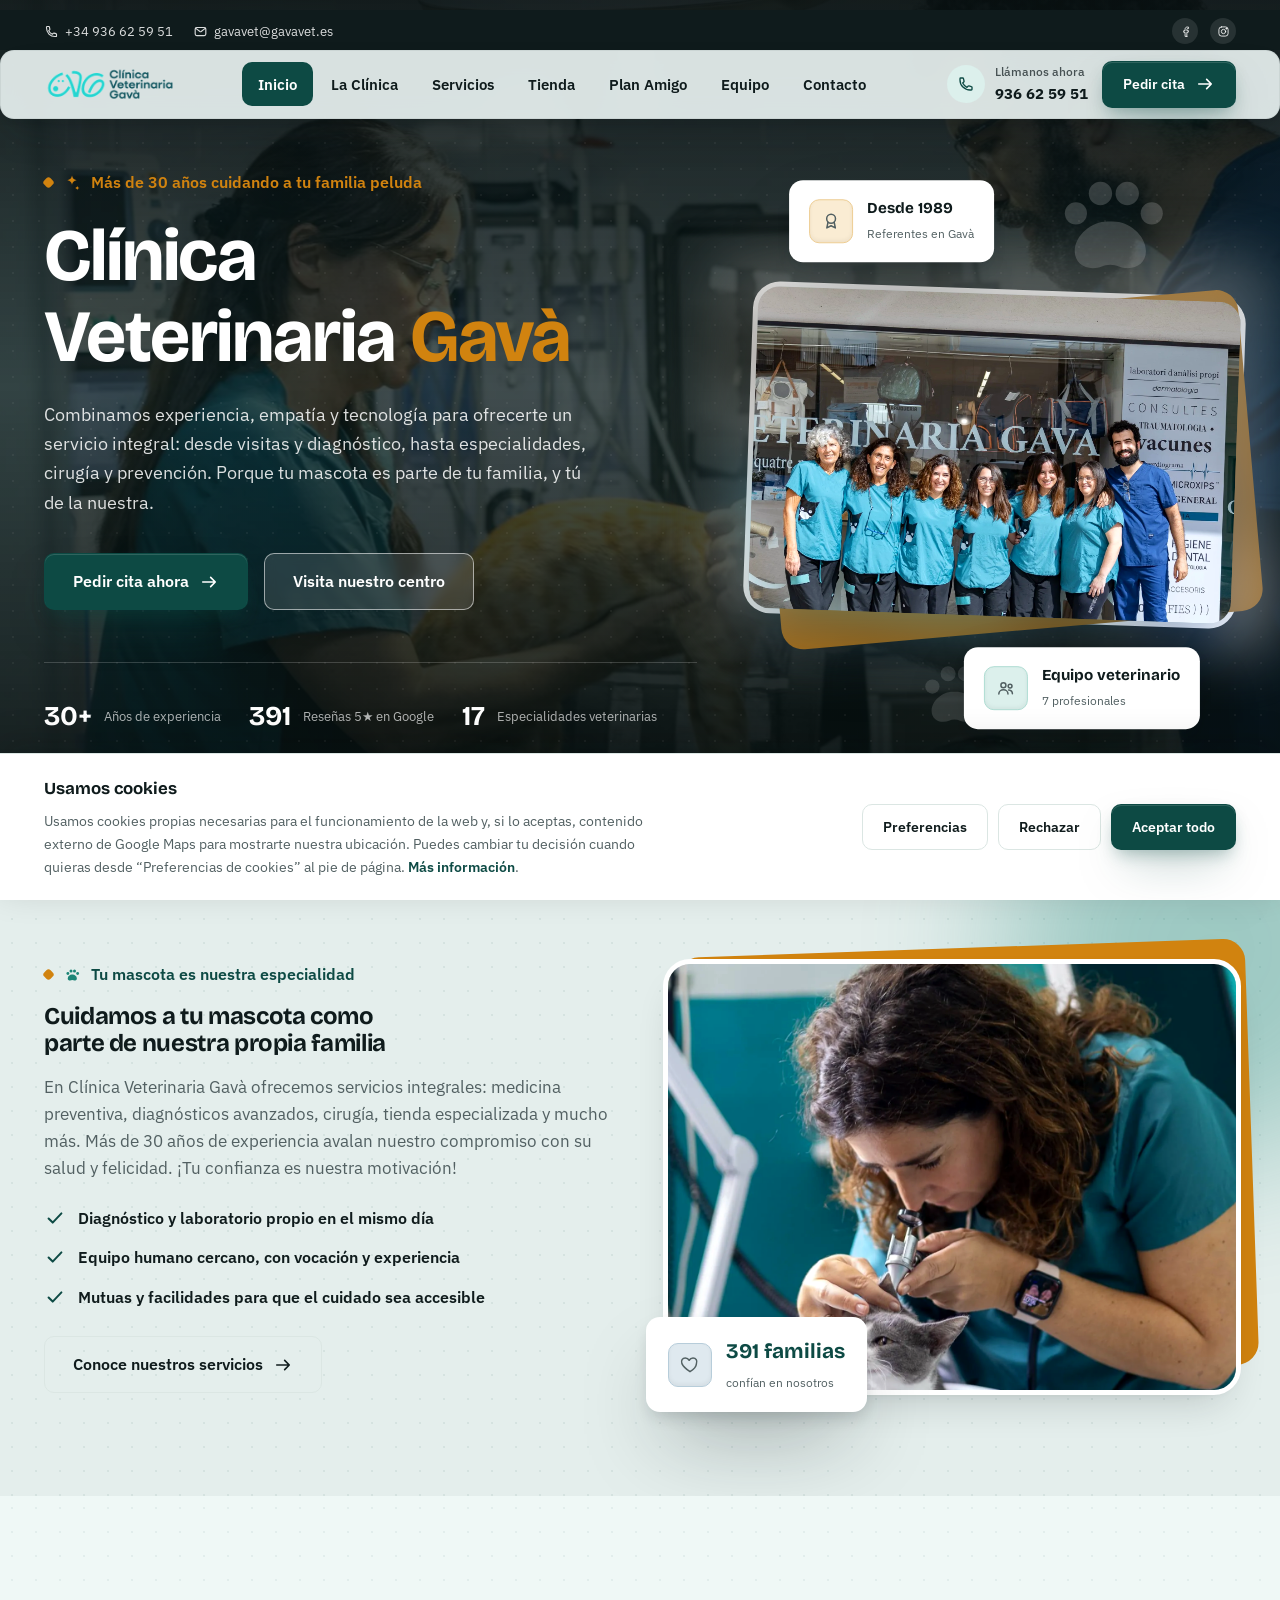
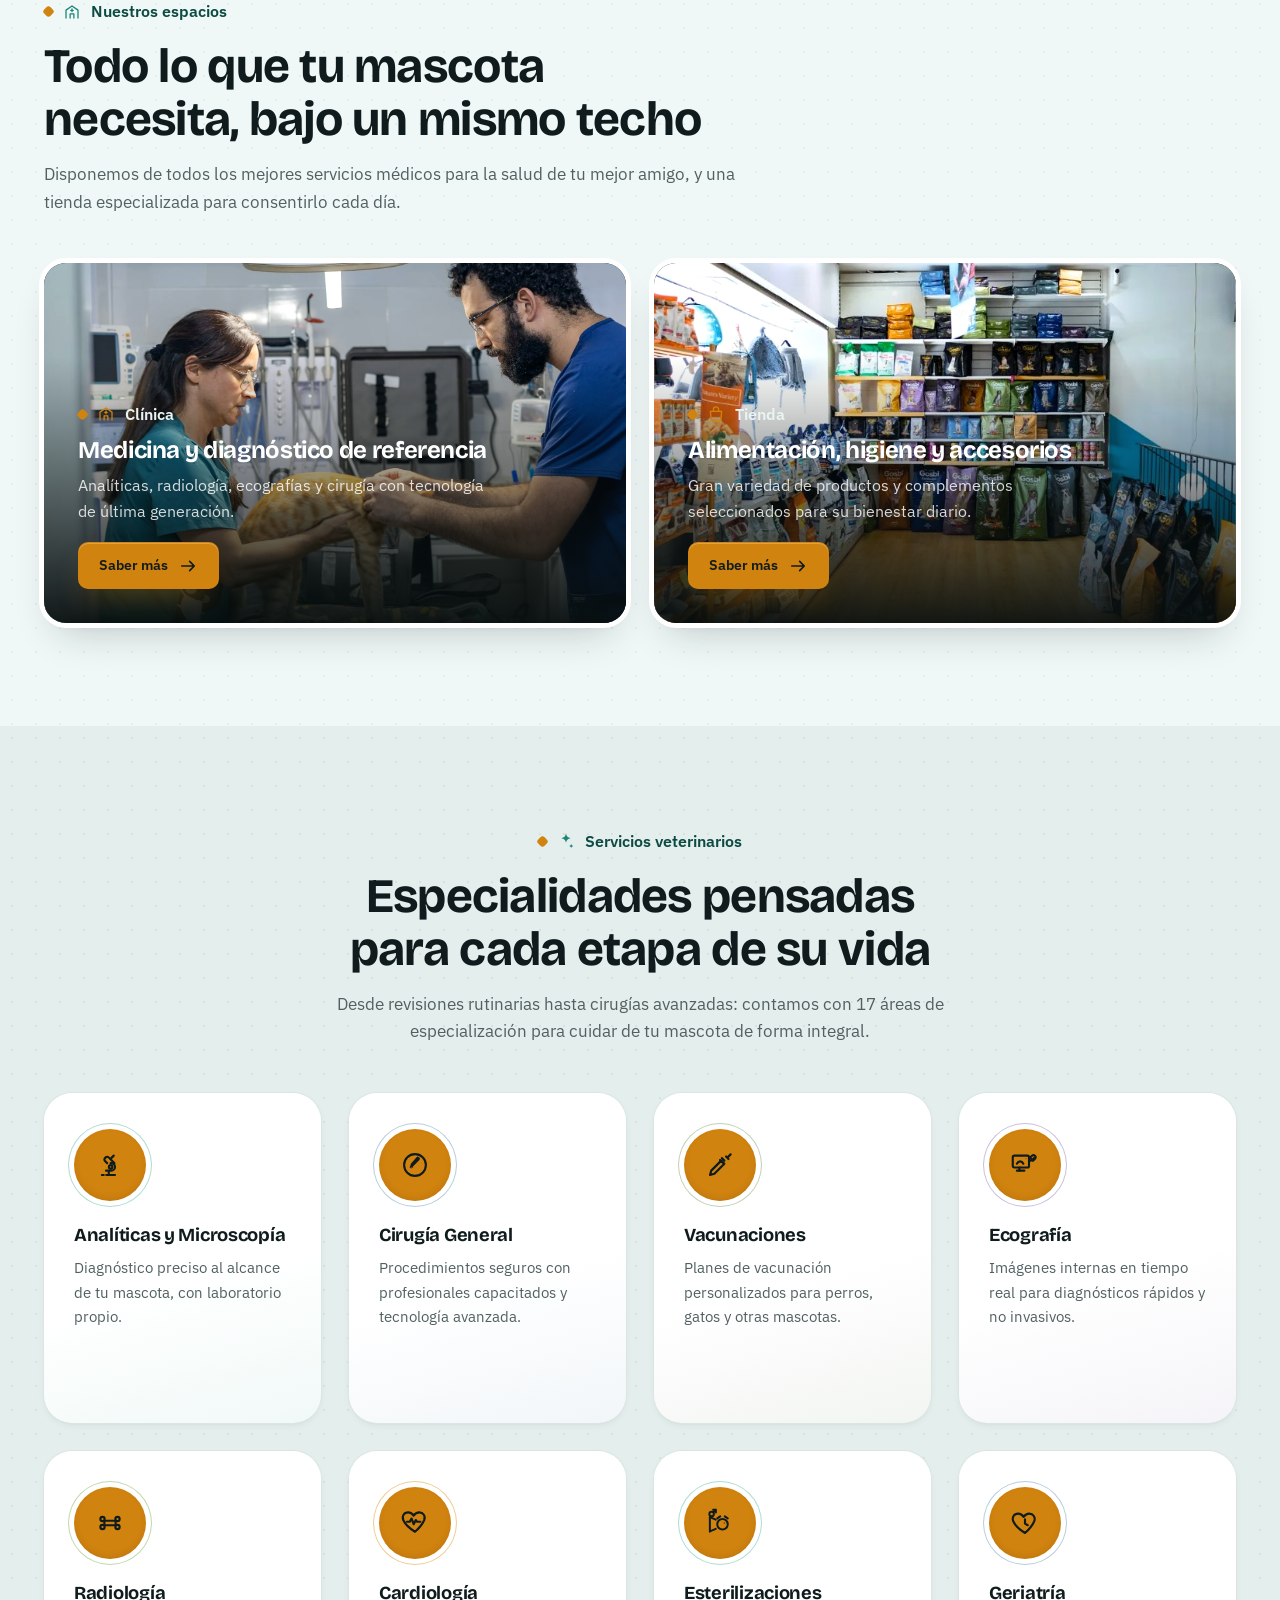
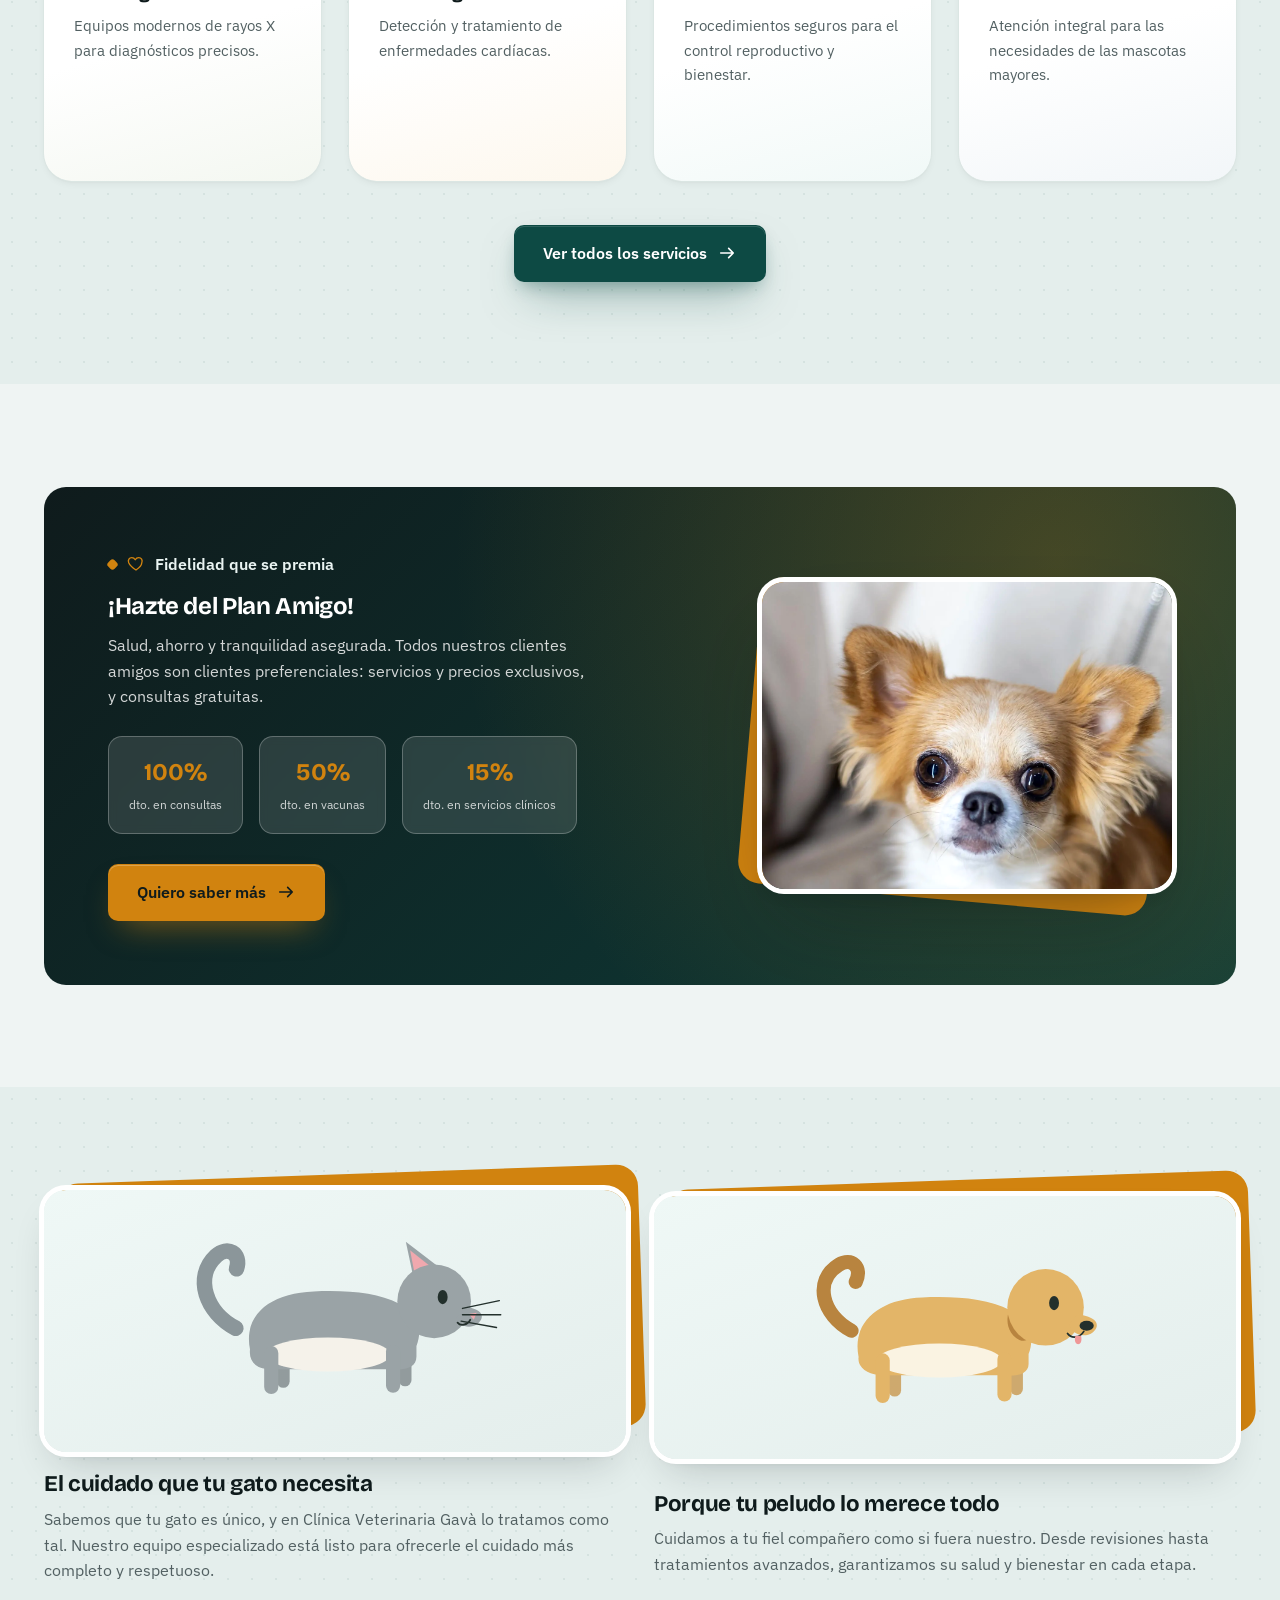
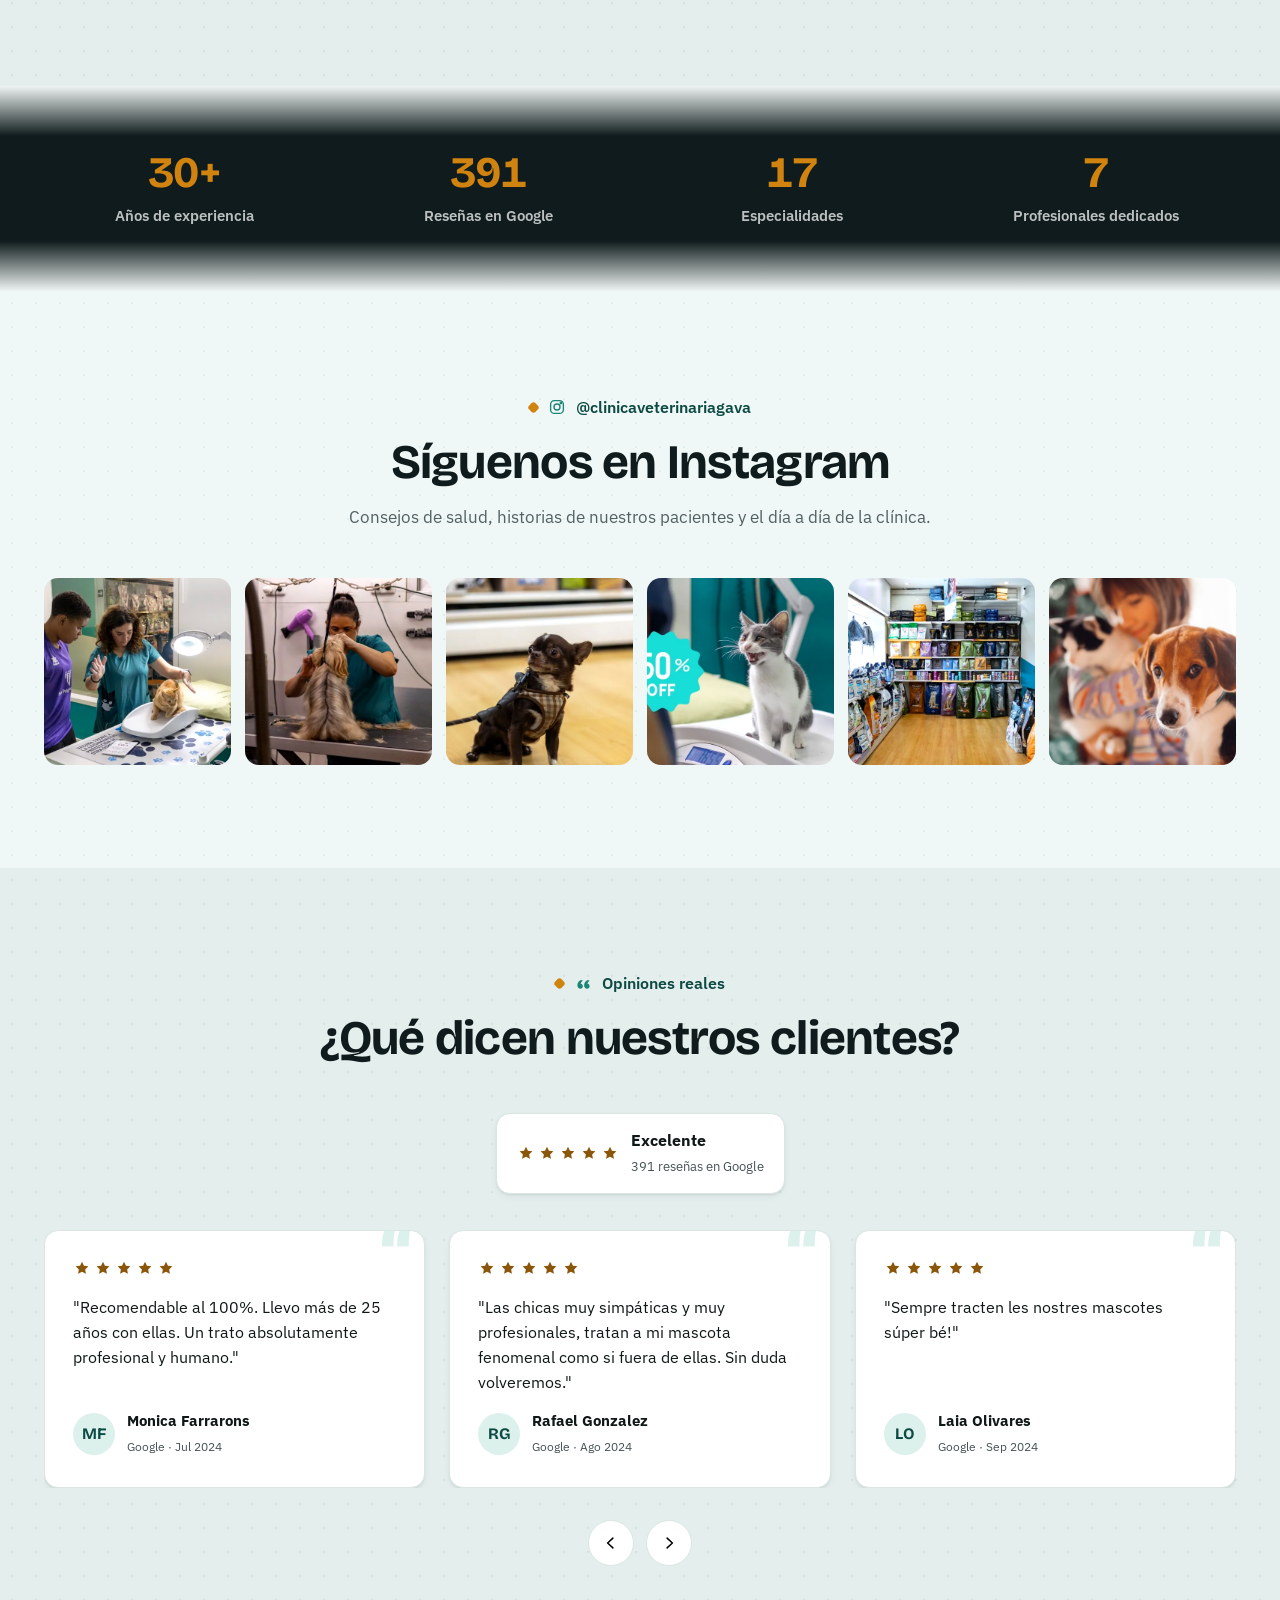
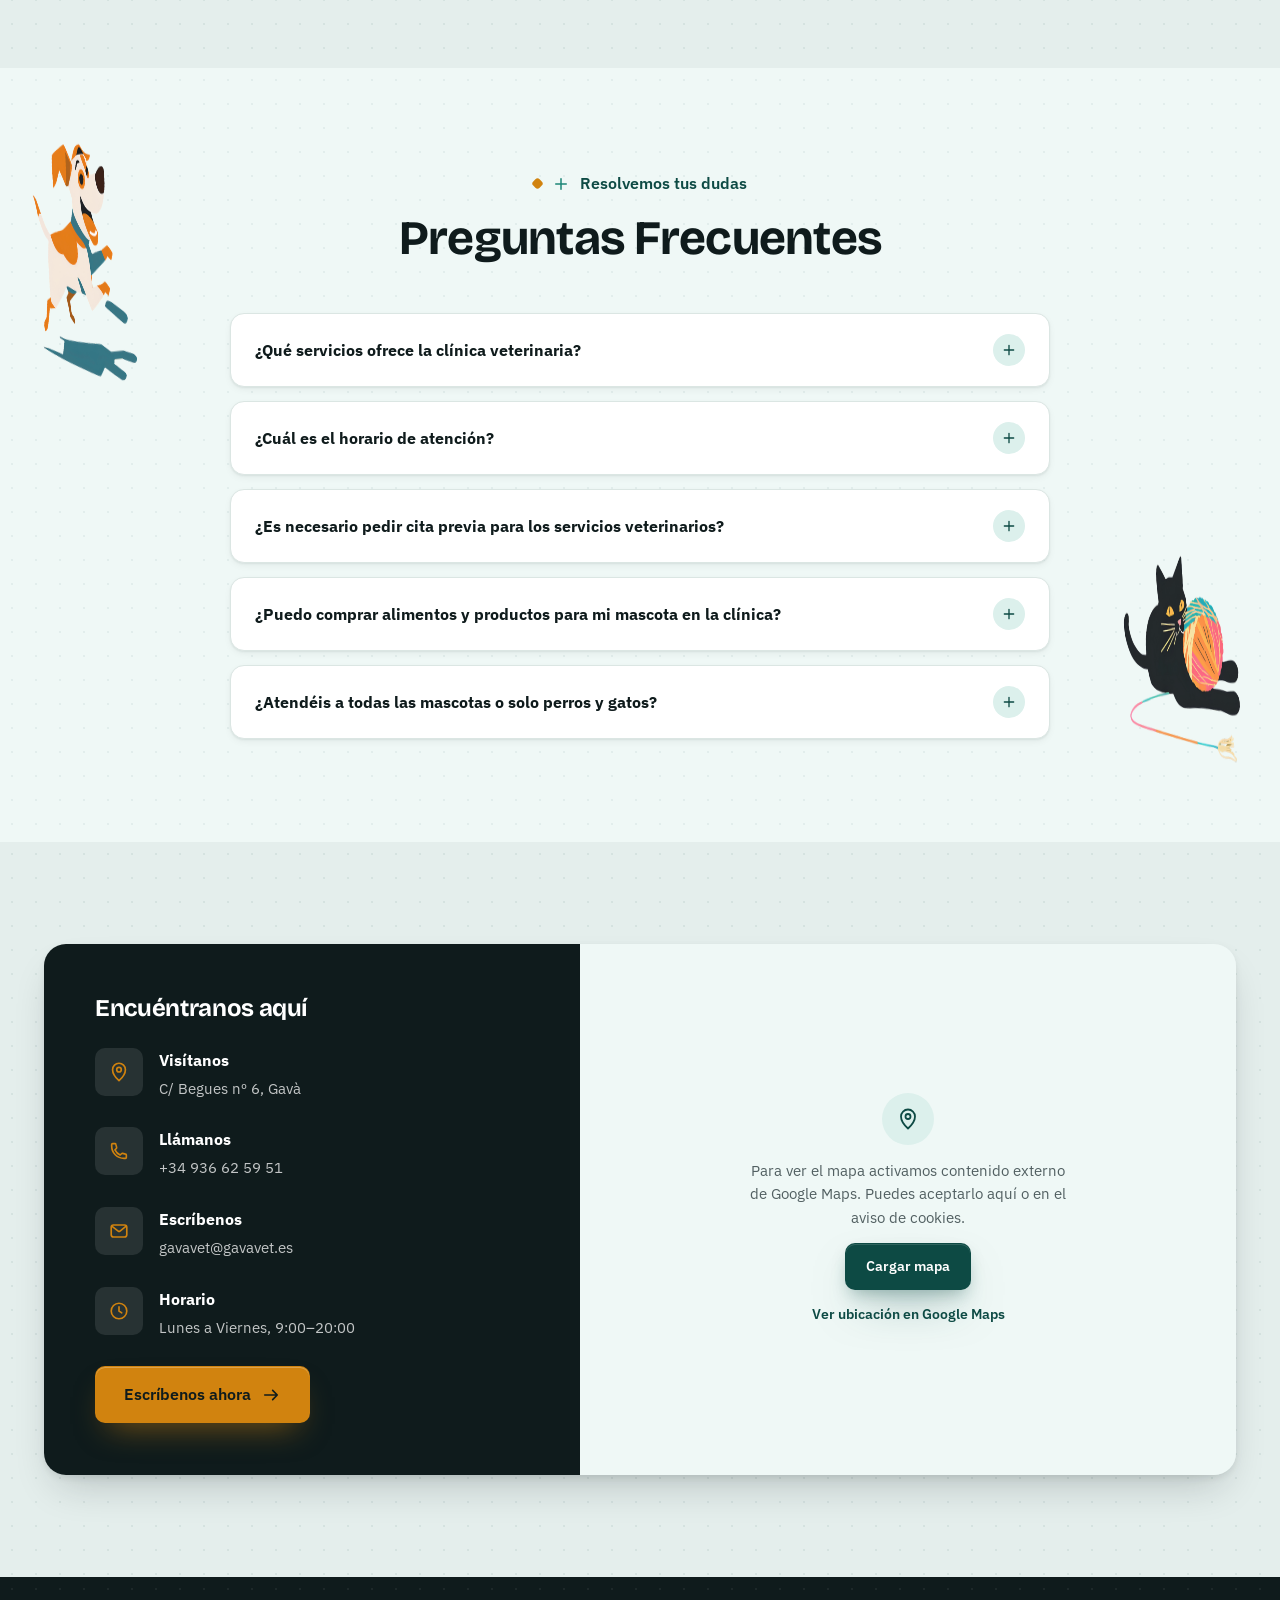
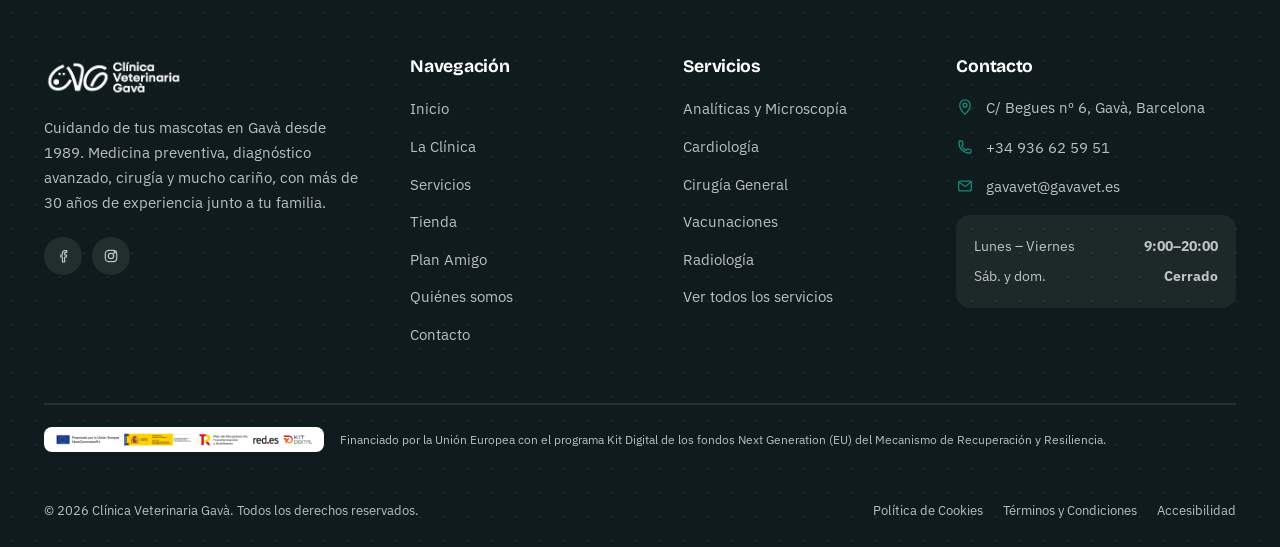
==== commit fd8a42ee: "Fix LCP/a11y issues found in the final production audit - index.html: the hero-card photo carried a " ====
--- a/index.html
+++ b/index.html
@@ -171,7 +171,7 @@
       </div>
       <div data-reveal>
         <div class="hero-card" style="--photo-url:url(/assets/img/photos/equipo-grupo.jpg)">
-          <picture><source srcset="assets/img/photos/equipo-grupo.webp" type="image/webp"><img src="assets/img/photos/equipo-grupo.jpg" alt="Equipo de Clínica Veterinaria Gavà" width="1800" height="1199" fetchpriority="high"></picture>
+          <picture><source srcset="assets/img/photos/equipo-grupo.webp" type="image/webp"><img src="assets/img/photos/equipo-grupo.jpg" alt="Equipo de Clínica Veterinaria Gavà" width="1800" height="1199"></picture>
           <div class="hero-float f1">
             <span class="badge-icon bi-gold"><svg aria-hidden="true"><use href="assets/icons.svg#i-award"></use></svg></span>
             <div><strong>Desde 1989</strong><span>Referentes en Gavà</span></div>
@@ -478,12 +478,12 @@
       <p>Consejos de salud, historias de nuestros pacientes y el día a día de la clínica.</p>
     </div>
     <div class="insta-grid" data-reveal-group>
-      <a href="https://www.instagram.com/clinicaveterinariagava/" target="_blank" rel="noopener"><picture><source srcset="assets/img/photos/exam-1.webp" type="image/webp"><img src="assets/img/photos/exam-1.jpg" alt="Consulta veterinaria" loading="lazy" width="750" height="500"></picture><svg class="ig-ico" fill="#fff" aria-hidden="true"><use href="assets/icons.svg#i-instagram"></use></svg></a>
-      <a href="https://www.instagram.com/clinicaveterinariagava/" target="_blank" rel="noopener"><picture><source srcset="assets/img/photos/grooming.webp" type="image/webp"><img src="assets/img/photos/grooming.jpg" alt="Peluquería canina" loading="lazy" width="750" height="500"></picture><svg class="ig-ico" fill="#fff" aria-hidden="true"><use href="assets/icons.svg#i-instagram"></use></svg></a>
-      <a href="https://www.instagram.com/clinicaveterinariagava/" target="_blank" rel="noopener"><picture><source srcset="assets/img/photos/perrito.webp" type="image/webp"><img src="assets/img/photos/perrito.jpg" alt="Paciente canino" loading="lazy" width="500" height="700"></picture><svg class="ig-ico" fill="#fff" aria-hidden="true"><use href="assets/icons.svg#i-instagram"></use></svg></a>
-      <a href="https://www.instagram.com/clinicaveterinariagava/" target="_blank" rel="noopener"><picture><source srcset="assets/img/photos/plan-amigo-gato.webp" type="image/webp"><img src="assets/img/photos/plan-amigo-gato.jpg" alt="Gatito en revisión" loading="lazy" width="750" height="500"></picture><svg class="ig-ico" fill="#fff" aria-hidden="true"><use href="assets/icons.svg#i-instagram"></use></svg></a>
-      <a href="https://www.instagram.com/clinicaveterinariagava/" target="_blank" rel="noopener"><picture><source srcset="assets/img/shop/tienda-estanterias.webp" type="image/webp"><img src="assets/img/shop/tienda-estanterias.jpg" alt="Tienda para mascotas" loading="lazy" width="750" height="500"></picture><svg class="ig-ico" fill="#fff" aria-hidden="true"><use href="assets/icons.svg#i-instagram"></use></svg></a>
-      <a href="https://www.instagram.com/clinicaveterinariagava/" target="_blank" rel="noopener"><picture><source srcset="assets/img/photos/etologia-familia.webp" type="image/webp"><img src="assets/img/photos/etologia-familia.jpg" alt="Familia y mascota" loading="lazy" width="800" height="800"></picture><svg class="ig-ico" fill="#fff" aria-hidden="true"><use href="assets/icons.svg#i-instagram"></use></svg></a>
+      <a href="https://www.instagram.com/clinicaveterinariagava/" target="_blank" rel="noopener" aria-label="Ver en Instagram: consulta veterinaria"><picture><source srcset="assets/img/photos/exam-1.webp" type="image/webp"><img src="assets/img/photos/exam-1.jpg" alt="Consulta veterinaria" loading="lazy" width="750" height="500"></picture><svg class="ig-ico" fill="#fff" aria-hidden="true"><use href="assets/icons.svg#i-instagram"></use></svg></a>
+      <a href="https://www.instagram.com/clinicaveterinariagava/" target="_blank" rel="noopener" aria-label="Ver en Instagram: peluquería canina"><picture><source srcset="assets/img/photos/grooming.webp" type="image/webp"><img src="assets/img/photos/grooming.jpg" alt="Peluquería canina" loading="lazy" width="750" height="500"></picture><svg class="ig-ico" fill="#fff" aria-hidden="true"><use href="assets/icons.svg#i-instagram"></use></svg></a>
+      <a href="https://www.instagram.com/clinicaveterinariagava/" target="_blank" rel="noopener" aria-label="Ver en Instagram: paciente canino"><picture><source srcset="assets/img/photos/perrito.webp" type="image/webp"><img src="assets/img/photos/perrito.jpg" alt="Paciente canino" loading="lazy" width="500" height="700"></picture><svg class="ig-ico" fill="#fff" aria-hidden="true"><use href="assets/icons.svg#i-instagram"></use></svg></a>
+      <a href="https://www.instagram.com/clinicaveterinariagava/" target="_blank" rel="noopener" aria-label="Ver en Instagram: gatito en revisión"><picture><source srcset="assets/img/photos/plan-amigo-gato.webp" type="image/webp"><img src="assets/img/photos/plan-amigo-gato.jpg" alt="Gatito en revisión" loading="lazy" width="750" height="500"></picture><svg class="ig-ico" fill="#fff" aria-hidden="true"><use href="assets/icons.svg#i-instagram"></use></svg></a>
+      <a href="https://www.instagram.com/clinicaveterinariagava/" target="_blank" rel="noopener" aria-label="Ver en Instagram: tienda para mascotas"><picture><source srcset="assets/img/shop/tienda-estanterias.webp" type="image/webp"><img src="assets/img/shop/tienda-estanterias.jpg" alt="Tienda para mascotas" loading="lazy" width="750" height="500"></picture><svg class="ig-ico" fill="#fff" aria-hidden="true"><use href="assets/icons.svg#i-instagram"></use></svg></a>
+      <a href="https://www.instagram.com/clinicaveterinariagava/" target="_blank" rel="noopener" aria-label="Ver en Instagram: familia y mascota"><picture><source srcset="assets/img/photos/etologia-familia.webp" type="image/webp"><img src="assets/img/photos/etologia-familia.jpg" alt="Familia y mascota" loading="lazy" width="800" height="800"></picture><svg class="ig-ico" fill="#fff" aria-hidden="true"><use href="assets/icons.svg#i-instagram"></use></svg></a>
     </div>
   </div>
 </section>
@@ -660,7 +660,7 @@
   </div>
 </footer>
 
-<div class="float-actions">  <button class="float-btn top" aria-label="Volver arriba"><svg class="progress-ring" viewBox="0 0 56 56" aria-hidden="true"><circle class="progress-ring-track" cx="28" cy="28" r="25"></circle><circle class="progress-ring-fill" cx="28" cy="28" r="25"></circle></svg><svg style="transform:rotate(-90deg)" aria-hidden="true"><use href="assets/icons.svg#i-arrow-right"></use></svg></button>
+<div class="float-actions">  <button class="float-btn top" aria-label="Volver arriba"><svg class="progress-ring" viewBox="0 0 56 56" aria-hidden="true"><circle class="progress-ring-track" cx="28" cy="28" r="26.5"></circle><circle class="progress-ring-fill" cx="28" cy="28" r="26.5"></circle></svg><svg style="transform:rotate(-90deg)" aria-hidden="true"><use href="assets/icons.svg#i-arrow-right"></use></svg></button>
 </div>
 
 <div class="cookie-banner" id="cookie-banner" role="dialog" aria-live="polite" aria-label="Aviso de cookies" hidden>
--- a/assets/css/styles.min.css
+++ b/assets/css/styles.min.css
@@ -1 +1 @@
-:root{--teal:#1c8577;--teal-700:#0d4a44;--teal-800:#082e2a;--teal-100:#dcf0ec;--teal-50:#eff8f6;--navy:#2c3438;--navy-deep:#0f1b1c;--ink:#101817;--gold:#d1830f;--gold-600:#b06e0c;--gold-700:#8a560a;--coral:#3d6a86;--coral-700:#274a61;--bg:#eff4f3;--surface:#ffffff;--surface-blue:#e4eeec;--border:#dbe6e3;--muted:#526062;--muted-2:#465153;--font-head:'Bricolage Grotesque','Arial Narrow',sans-serif;--font-body:'IBM Plex Sans',system-ui,sans-serif;--container:1240px;--radius-sm:10px;--radius-md:14px;--radius-lg:22px;--radius-full:999px;--shadow-sm:0 1px 2px rgba(15,27,28,.06),0 3px 10px -3px rgba(15,27,28,.10);--shadow-md:0 3px 8px -2px rgba(15,27,28,.12),0 20px 42px -14px rgba(15,27,28,.24);--shadow-lg:0 8px 16px -4px rgba(15,27,28,.16),0 40px 84px -22px rgba(15,27,28,.38);--shadow-teal:0 8px 18px -6px rgba(13,74,68,.4),0 22px 46px -16px rgba(13,74,68,.5);--ease:cubic-bezier(.22,1,.36,1)}*,*::before,*::after{box-sizing:border-box}html{scroll-behavior:smooth;scroll-padding-top:96px;overflow-x:hidden}@media (prefers-reduced-motion:reduce){html{scroll-behavior:auto}*,*::before,*::after{animation-duration:.001ms !important;animation-iteration-count:1 !important;transition-duration:.001ms !important;scroll-behavior:auto !important}}body{margin:0;font-family:var(--font-body);color:var(--ink);background:var(--bg);line-height:1.6;-webkit-font-smoothing:antialiased;overflow-x:hidden;scrollbar-color:var(--teal-700) var(--bg)}::selection{background:var(--teal-700);color:#fff}::-webkit-scrollbar{width:12px;height:12px}::-webkit-scrollbar-track{background:var(--bg)}::-webkit-scrollbar-thumb{background:var(--teal-700);border-radius:var(--radius-full);border:3px solid var(--bg)}::-webkit-scrollbar-thumb:hover{background:var(--teal-800)}img{max-width:100%;display:block}picture img{filter:saturate(1.08) contrast(1.03) brightness(1.01)}a{color:inherit;text-decoration:none}ul{list-style:none;margin:0;padding:0}button{font:inherit;cursor:pointer}input,textarea,select{font:inherit}h1,h2,h3,h4{font-family:var(--font-head);font-weight:700;line-height:1.1;margin:0;color:var(--navy-deep);text-wrap:balance;letter-spacing:-.015em}p{margin:0}svg{display:block}.container{width:100%;max-width:var(--container);margin-inline:auto;padding-inline:24px}section{position:relative;overflow:hidden}.visually-hidden{position:absolute;width:1px;height:1px;padding:0;margin:-1px;overflow:hidden;clip:rect(0,0,0,0);white-space:nowrap;border:0}.text-center{text-align:center}.eyebrow{display:inline-flex;align-items:center;gap:10px;font-weight:600;font-size:.98rem;color:var(--teal-700);margin-bottom:16px}.eyebrow::before{content:'';width:9px;height:9px;border-radius:3px;background:var(--gold);flex-shrink:0;transform:rotate(45deg)}.eyebrow svg{width:18px;height:18px;color:var(--teal);flex-shrink:0}.ico svg{width:22px;height:22px}.eyebrow.on-dark{color:#eaf4f2}.eyebrow.on-dark::before{background:var(--gold)}.eyebrow.on-dark svg{color:var(--gold)}.section-head{max-width:720px;margin-bottom:48px}.section-head.centered{margin-inline:auto;text-align:center}.section-head h2{font-size:clamp(1.9rem,1.2rem + 2.4vw,3rem)}.section-head p{margin-top:14px;font-size:1.08rem;color:var(--muted)}.section-pad{padding-block:clamp(64px,8vw,112px)}.section-pad-sm{padding-block:clamp(40px,5vw,64px)}.bg-surface{background:var(--surface-blue);background-image:radial-gradient(circle,rgba(13,74,68,.07) 1px,transparent 1.4px);background-size:24px 24px}.bg-teal-50{background:var(--teal-50);background-image:radial-gradient(circle,rgba(13,74,68,.06) 1px,transparent 1.4px);background-size:24px 24px}.bg-navy{background:var(--navy-deep);color:#fff}.bg-navy .section-head p{color:rgba(255,255,255,.72)}.bg-navy h2,.bg-navy h3{color:#fff}.bg-navy::before,.bg-navy::after{content:'';position:absolute;inset-inline:0;height:50px;pointer-events:none;z-index:1}.bg-navy::before{top:0;background:linear-gradient(180deg,var(--bg),transparent)}.bg-navy::after{bottom:0;background:linear-gradient(0deg,var(--bg),transparent)}.blob{position:absolute;border-radius:50%;filter:blur(70px);opacity:.35;z-index:0;pointer-events:none}.section-pad > .container{position:relative;z-index:1}.btn{display:inline-flex;align-items:center;justify-content:center;gap:10px;padding:15px 28px;border-radius:var(--radius-sm);font-weight:600;font-size:.98rem;border:1.5px solid transparent;transition:transform .3s var(--ease),box-shadow .3s var(--ease),background .3s var(--ease),color .3s var(--ease),border-color .3s var(--ease);white-space:nowrap}.btn svg{width:20px;height:20px;flex-shrink:0;transition:transform .3s var(--ease)}.btn:hover svg{transform:translateX(3px)}.btn-primary{background:var(--teal-700);color:#fff;box-shadow:inset 0 1px 0 rgba(255,255,255,.14),var(--shadow-teal)}.btn-primary:hover{background:var(--teal-800);transform:translateY(-2px);box-shadow:inset 0 1px 0 rgba(255,255,255,.14),0 14px 30px -8px rgba(13,74,68,.55),0 30px 60px -18px rgba(13,74,68,.5)}.btn-ghost{background:rgba(255,255,255,.12);color:#fff;border-color:rgba(255,255,255,.55);backdrop-filter:blur(6px)}.btn-ghost:hover{background:#fff;color:var(--navy-deep);border-color:#fff;transform:translateY(-2px)}.btn-outline{background:transparent;color:var(--navy-deep);border-color:var(--border)}.btn-outline:hover{border-color:var(--teal-700);color:var(--teal-700);transform:translateY(-2px)}.btn-gold{background:var(--gold);color:#fff;box-shadow:inset 0 1px 0 rgba(255,255,255,.25),0 16px 32px -14px rgba(209,131,15,.6)}.btn-gold:hover{background:var(--gold-600);transform:translateY(-2px)}.btn-sm{padding:11px 20px;font-size:.88rem}.btn-block{width:100%}.btn:active{transform:scale(.97) !important;transition-duration:.1s !important}.site-header{position:fixed;inset-inline:0;top:0;z-index:1000;padding-block:10px;transition:background .35s var(--ease),box-shadow .35s var(--ease),padding .35s var(--ease)}.header-topbar{background:var(--navy-deep);color:rgba(255,255,255,.85);font-size:.82rem;overflow:hidden;max-height:40px;transition:max-height .35s var(--ease),opacity .35s var(--ease)}.header-topbar .container{display:flex;justify-content:space-between;align-items:center;padding-block:8px;gap:12px}.topbar-links{display:flex;gap:20px;align-items:center;min-width:0}.topbar-links a{display:inline-flex;align-items:center;gap:6px;transition:color .2s;white-space:nowrap}.topbar-links a:hover{color:var(--gold)}.topbar-links svg{width:15px;height:15px}.topbar-social{display:flex;gap:12px}.topbar-social a{width:26px;height:26px;display:grid;place-items:center;background:rgba(255,255,255,.1);border-radius:50%;transition:background .2s,transform .2s}.topbar-social a:hover{background:var(--teal-700);color:#fff;transform:translateY(-2px) scale(1.1)}.topbar-social svg{width:13px;height:13px}.site-header.is-scrolled .header-topbar{max-height:0;opacity:0}.site-header.is-scrolled{padding-block:0}.navbar{background:rgba(238,247,245,.9);backdrop-filter:blur(12px) saturate(140%);-webkit-backdrop-filter:blur(12px) saturate(140%);border-radius:var(--radius-md);border:1px solid rgba(15,27,28,.06);box-shadow:var(--shadow-md);transition:border-radius .35s var(--ease),background .35s var(--ease)}.site-header.is-scrolled .navbar{background:rgba(238,247,245,.98)}.navbar .container{display:flex;align-items:center;justify-content:space-between;gap:20px;padding-block:10px}.brand{display:flex;align-items:center;gap:10px;flex-shrink:0}.brand img{height:38px;width:auto;transition:transform .3s var(--ease)}.brand:hover img{transform:scale(1.05)}.nav-links{display:flex;align-items:center;gap:2px}.nav-links a{position:relative;padding:10px 16px;border-radius:var(--radius-sm);font-weight:600;font-size:.95rem;color:var(--navy-deep);transition:background .25s,color .25s}.nav-links a:hover{background:var(--teal-100);color:var(--teal-700)}.nav-links a.is-active{background:var(--teal-700);color:#fff}.header-cta{display:flex;align-items:center;gap:14px;flex-shrink:0}.header-phone{display:flex;align-items:center;gap:10px;font-weight:700;color:var(--navy-deep);font-size:.95rem;font-variant-numeric:tabular-nums}.header-phone .icon-badge{width:38px;height:38px;border-radius:50%;background:var(--teal-100);color:var(--teal-700);display:grid;place-items:center}.header-phone .icon-badge svg{width:18px;height:18px}.header-phone small{display:block;font-weight:500;color:var(--muted-2);font-size:.72rem}.nav-toggle{display:none;width:46px;height:46px;border-radius:50%;border:0;background:var(--teal-100);align-items:center;justify-content:center;flex-shrink:0}.nav-toggle span,.nav-toggle span::before,.nav-toggle span::after{content:'';display:block;width:20px;height:2px;background:var(--navy-deep);border-radius:2px;position:relative;transition:transform .3s var(--ease),opacity .3s var(--ease),background .3s}.nav-toggle span::before{position:absolute;top:-6px}.nav-toggle span::after{position:absolute;top:6px}.nav-toggle[aria-expanded="true"] span{background:transparent}.nav-toggle[aria-expanded="true"] span::before{transform:translateY(6px) rotate(45deg)}.nav-toggle[aria-expanded="true"] span::after{transform:translateY(-6px) rotate(-45deg)}@media (max-width:960px){.nav-links{position:fixed;inset:96px 16px auto 16px;z-index:999;background:var(--surface);border-radius:var(--radius-md);box-shadow:var(--shadow-lg);flex-direction:column;align-items:stretch;padding:14px;transform:translateY(-16px) scale(.98);opacity:0;visibility:hidden;transition:transform .3s var(--ease),opacity .3s var(--ease),visibility .3s}.nav-links.is-open{transform:translateY(0) scale(1);opacity:1;visibility:visible}.nav-links a{padding:14px 18px;font-size:1.02rem}.header-phone span{display:none}.nav-toggle{display:inline-flex}.header-cta .btn-primary{display:none}}@media (max-width:640px){.header-phone{display:none}.hero-shapes{display:none}}@media (max-width:480px){.topbar-links a:last-child{display:none}}.hero{position:relative;color:#fff;overflow:hidden;padding-top:170px;padding-bottom:120px;isolation:isolate}.hero::after,.page-hero::after{content:'';position:absolute;inset:auto 0 0 0;height:min(160px,40%);z-index:1;pointer-events:none;background:linear-gradient(180deg,transparent,var(--bg));opacity:var(--hero-fade,0)}.hero-bg{position:absolute;inset:0;z-index:-2}.hero-bg img{width:100%;height:100%;object-fit:cover;transform:scale(1.06)}.hero-bg::after{content:'';position:absolute;inset:0;background:radial-gradient(circle,rgba(255,255,255,.05) 1px,transparent 1.4px) 0 0/26px 26px,linear-gradient(180deg,rgba(9,17,17,.92) 0%,rgba(9,25,24,.72) 45%,rgba(8,16,16,.95) 100%)}.hero-shapes{position:absolute;inset:0;z-index:-1;pointer-events:none}.hero-shapes svg{position:absolute}.hero-inner{display:grid;grid-template-columns:1.15fr .85fr;gap:56px;align-items:center}.hero-kicker{display:flex;align-items:center;gap:10px;font-weight:600;color:var(--gold);font-size:1rem;margin-bottom:20px}.hero-kicker::before{content:'';width:9px;height:9px;border-radius:3px;background:var(--gold);transform:rotate(45deg);flex-shrink:0}.hero-kicker svg{width:18px;height:18px;flex-shrink:0}.hero h1{font-size:clamp(2.6rem,1.7rem + 3.8vw,4.6rem);color:#fff}.hero h1 em{font-style:normal;color:var(--gold);position:relative}.hero p.lead{margin-top:22px;font-size:1.15rem;max-width:560px;color:rgba(255,255,255,.85)}.hero-actions{display:flex;flex-wrap:wrap;gap:16px;margin-top:36px}.hero-trust{display:flex;flex-wrap:wrap;gap:28px;margin-top:52px;padding-top:32px;border-top:1px solid rgba(255,255,255,.18)}.hero-trust .item{display:flex;align-items:center;gap:12px}.hero-trust .item .num{font-family:var(--font-head);font-size:1.7rem;font-weight:700;color:#fff}.hero-trust .item small{display:block;color:rgba(255,255,255,.68);font-size:.8rem}.hero-card{position:relative;isolation:isolate;box-shadow:0 0 0 5px var(--surface),var(--shadow-lg);aspect-ratio:1800/1199;transform:rotate(2deg);border-radius:var(--radius-lg);background:var(--border)}.hero-card::before{content:'';position:absolute;inset:-24px;z-index:-1;border-radius:32px;background-image:var(--photo-url);background-size:cover;background-position:center;filter:blur(28px) saturate(1.3);opacity:.45;transform:scale(1.06) rotate(-2deg)}.hero-card::after{content:'';position:absolute;inset:0;z-index:-2;border-radius:var(--radius-lg);background:linear-gradient(135deg,var(--gold),var(--gold-700));transform:rotate(-7deg) translate(14px,16px)}.hero-card picture{display:block;width:100%;height:100%;overflow:hidden;border-radius:var(--radius-lg)}.hero-card img{width:100%;height:100%;object-fit:cover;transition:transform .6s var(--ease)}.hero-card:hover img{transform:scale(1.05)}.hero-float{position:absolute;background:var(--surface);color:var(--navy-deep);border-radius:var(--radius-md);padding:16px 20px;box-shadow:var(--shadow-lg);display:flex;align-items:center;gap:14px;transform:rotate(-2deg);animation:floaty 5s ease-in-out infinite}.hero-float.f1{bottom:100%;left:28px;margin-bottom:28px}.hero-float.f2{top:100%;right:28px;margin-top:28px;animation-delay:1.2s}.badge-icon{position:relative;flex-shrink:0;width:44px;height:44px;border-radius:var(--radius-sm);display:grid;place-items:center;background:var(--bi-bg);color:var(--bi-fg);border:1.5px solid var(--bi-ring);box-shadow:inset 0 -2px 4px rgba(0,0,0,.05)}.badge-icon svg{width:20px;height:20px}.badge-icon.bi-gold{--bi-bg:#faecd3;--bi-fg:#8a560a;--bi-ring:#edcd93}.badge-icon.bi-teal{--bi-bg:#dcf0ec;--bi-fg:#0d4a44;--bi-ring:#aedcd2}.badge-icon.bi-coral{--bi-bg:#dfe9ef;--bi-fg:#274a61;--bi-ring:#b7cdda}.hero-float strong{display:block;font-size:.95rem;font-family:var(--font-head);font-weight:700}.hero-float span{font-size:.78rem;color:var(--muted)}@keyframes floaty{0%,100%{transform:translateY(0) rotate(-2deg)}50%{transform:translateY(-12px) rotate(0deg)}}@media (max-width:960px){.hero-inner{grid-template-columns:1fr;text-align:center}.hero p.lead{margin-inline:auto}.hero-actions{justify-content:center}.hero-trust{justify-content:center}.hero-card{max-width:420px;margin-inline:auto;transform:none}.hero-card::after{transform:rotate(-4deg) translate(10px,10px)}.hero-float{display:none}}.page-hero{position:relative;color:#fff;padding-top:168px;padding-bottom:88px;overflow:hidden;isolation:isolate;min-height:clamp(480px,58vw,760px);display:flex;align-items:center}.page-hero .hero-bg img{transform:scale(1.02)}.page-hero .container{position:relative;width:100%}.breadcrumbs{display:flex;align-items:center;gap:8px;font-size:.85rem;color:rgba(255,255,255,.7);margin-bottom:18px}.breadcrumbs a:hover{color:#fff}.page-hero h1{font-size:clamp(2.2rem,1.5rem + 2.8vw,3.6rem);color:#fff;max-width:820px}.page-hero p.lead{margin-top:18px;max-width:640px;color:rgba(255,255,255,.85);font-size:1.08rem}@media (max-width:640px){.page-hero{min-height:420px;padding-top:130px;padding-bottom:56px}}.grid{display:grid;gap:28px}.grid-4{grid-template-columns:repeat(4,1fr)}.grid-2{grid-template-columns:repeat(2,1fr)}@media (max-width:960px){.grid-4{grid-template-columns:repeat(2,1fr)}}@media (max-width:640px){.grid-2,.grid-4{grid-template-columns:1fr}}.service-card{background:linear-gradient(165deg,var(--surface) 55%,var(--sv-bg,var(--teal-100)) 165%);border:0;border-radius:28px;padding:36px 30px 32px;transition:transform .35s var(--ease),box-shadow .35s var(--ease);position:relative;box-shadow:0 0 0 1px var(--border),var(--shadow-sm)}.service-card:hover{transform:translateY(-6px);box-shadow:0 0 0 1px var(--sv-ring,var(--teal-700)),var(--shadow-md)}.service-card.is-flip{padding:0;min-height:330px;background:none}.service-card-inner{position:absolute;inset:0}.service-card-face{position:absolute;inset:0;border-radius:inherit;overflow:hidden}.service-card-front{padding:36px 30px 32px;display:flex;flex-direction:column;background:linear-gradient(165deg,var(--surface) 55%,var(--sv-bg,var(--teal-100)) 165%)}.service-card-back{display:flex;align-items:flex-end;opacity:0;filter:blur(14px);background:var(--border) var(--photo-url) center/cover no-repeat}.service-card:hover .service-card-back{animation:photo-dissolve-cycle 3.8s var(--ease) 1}@keyframes photo-dissolve-cycle{0%{opacity:0;filter:blur(14px)}18%{opacity:1;filter:blur(0)}72%{opacity:1;filter:blur(0)}100%{opacity:0;filter:blur(14px)}}.service-card-back::after{content:'';position:absolute;inset:0;background:linear-gradient(0deg,rgba(9,17,17,.85),rgba(9,17,17,.1) 65%)}.service-card-back h3{position:relative;z-index:1;color:#fff;padding:20px 22px;margin:0;font-size:1.1rem}.service-icon{position:relative;width:72px;height:72px;flex-shrink:0;border-radius:50%;display:grid;place-items:center;margin-bottom:24px;background:var(--gold);color:var(--navy-deep);box-shadow:inset 0 -3px 6px rgba(0,0,0,.08),0 0 0 5px var(--surface),0 0 0 6px var(--sv-ring,rgba(209,131,15,.3));transition:background .35s var(--ease),color .35s var(--ease),transform .3s var(--ease),box-shadow .35s var(--ease)}.service-icon::before{content:'';position:absolute;inset:-14px;z-index:-1;border-radius:50%;background:var(--sv-bg,var(--teal-100));opacity:.6;filter:blur(6px)}.service-icon svg{width:30px;height:30px;stroke-width:2.4}.service-card:hover .service-icon{background:var(--navy-deep);color:var(--gold);transform:scale(1.06) rotate(-4deg);box-shadow:inset 0 -3px 6px rgba(0,0,0,.3),0 0 0 5px var(--surface),0 0 0 6px var(--sv-ring,rgba(209,131,15,.3))}.service-photo-wrap{position:relative;margin-bottom:24px;isolation:isolate}.service-photo-wrap::before{content:'';position:absolute;inset:-16px;z-index:0;border-radius:26px;background-image:var(--photo-url);background-size:cover;background-position:center;filter:blur(20px) saturate(1.2);opacity:.5;transform:scale(1.04);transition:opacity .4s var(--ease)}.service-card:hover .service-photo-wrap::before{opacity:.75}.service-photo{position:relative;z-index:1;width:100%;aspect-ratio:5/7;border-radius:var(--radius-md);overflow:hidden;box-shadow:0 20px 36px -16px var(--sv-shadow,rgba(15,27,28,.4)),0 0 0 1px rgba(255,255,255,.6) inset;transition:box-shadow .35s var(--ease)}.service-photo img{width:100%;height:100%;object-fit:cover;transition:transform .5s var(--ease)}.service-card:hover .service-photo img{transform:scale(1.08)}.service-card.c-teal{--sv-bg:#dcf0ec;--sv-fg:#0d4a44;--sv-ring:#aedcd2;--sv-solid:#0d4a44;--sv-shadow:rgba(13,74,68,.35)}.service-card.c-gold{--sv-bg:#faecd3;--sv-fg:#8a560a;--sv-ring:#edcd93;--sv-solid:#b06e0c;--sv-shadow:rgba(176,110,12,.35)}.service-card.c-coral{--sv-bg:#dfe9ef;--sv-fg:#274a61;--sv-ring:#b7cdda;--sv-solid:#3d6a86;--sv-shadow:rgba(61,106,134,.32)}.service-card.c-blue{--sv-bg:#e0e6df;--sv-fg:#3c5030;--sv-ring:#c1d0b6;--sv-solid:#54703f;--sv-shadow:rgba(84,112,63,.32)}.service-card.c-green{--sv-bg:#e3ecdc;--sv-fg:#39561f;--sv-ring:#c1d8ab;--sv-solid:#4e7a2a;--sv-shadow:rgba(78,122,42,.32)}.service-card.c-purple{--sv-bg:#e6e2ec;--sv-fg:#453268;--sv-ring:#cabfdc;--sv-solid:#5c4590;--sv-shadow:rgba(92,69,144,.32)}.service-card h3{font-size:1.15rem;margin-bottom:10px}.service-card p{color:var(--muted);font-size:.95rem}.service-card .tag{position:absolute;top:20px;right:20px;font-size:.68rem;font-weight:700;letter-spacing:.05em;text-transform:uppercase;background:var(--gold);color:#fff;padding:5px 10px;border-radius:var(--radius-sm)}.service-card-link{margin-top:16px;display:inline-flex;align-items:center;gap:6px;font-weight:700;color:var(--teal-700);font-size:.9rem}.service-card-link svg{width:16px;height:16px;transition:transform .25s}.service-card:hover .service-card-link svg{transform:translateX(4px)}.feature-card{border-radius:var(--radius-lg);overflow:hidden;position:relative;box-shadow:0 0 0 5px var(--surface),var(--shadow-md);min-height:360px;display:flex;align-items:flex-end;color:#fff;background:var(--navy-deep)}.feature-card img{position:absolute;inset:0;width:100%;height:100%;object-fit:cover;transition:transform .6s var(--ease)}.feature-card:hover img{transform:scale(1.07)}.feature-card::after{content:'';position:absolute;inset:0;background:linear-gradient(180deg,rgba(9,17,17,0) 26%,rgba(8,15,15,.95) 100%)}.feature-card-body{position:relative;padding:34px;z-index:1}.feature-card-body .eyebrow{margin-bottom:10px}.feature-card-body h3{color:#fff;font-size:1.5rem;margin-bottom:10px}.feature-card-body p{color:rgba(255,255,255,.82);margin-bottom:18px;max-width:420px}.stats-bar{display:grid;grid-template-columns:repeat(4,1fr);gap:24px;text-align:center}.stats-bar .stat h3{font-size:clamp(2.1rem,1.6rem + 1.4vw,3rem);color:var(--teal-700);font-family:var(--font-head);font-variant-numeric:tabular-nums}.stats-bar .stat p{color:var(--muted);font-weight:600;margin-top:6px;font-size:.92rem}@media (max-width:760px){.stats-bar{grid-template-columns:repeat(2,1fr)}}.promo-banner{border-radius:var(--radius-lg);position:relative;overflow:hidden;padding:clamp(36px,5vw,64px);background:linear-gradient(135deg,var(--navy-deep),var(--teal-700) 140%);color:#fff;isolation:isolate}.promo-banner::before{content:'';position:absolute;inset:0;z-index:0;pointer-events:none;background:radial-gradient(circle at 85% 15%,rgba(209,131,15,.28),transparent 55%)}.promo-banner .container-inner{display:grid;grid-template-columns:1.2fr .8fr;gap:40px;align-items:center;position:relative;z-index:1}.promo-banner h2{color:#fff}.promo-banner p{color:rgba(255,255,255,.82);margin-top:14px;max-width:480px}.promo-badges{display:flex;gap:16px;flex-wrap:wrap;margin-top:26px}.promo-badge{background:rgba(255,255,255,.12);border:1px solid rgba(255,255,255,.25);border-radius:var(--radius-md);padding:16px 20px;text-align:center;min-width:110px;backdrop-filter:blur(4px)}.promo-badge strong{display:block;font-family:var(--font-head);font-size:1.5rem;font-weight:700;color:var(--gold)}.promo-badge span{font-size:.78rem;color:rgba(255,255,255,.78)}.promo-badge.on-light{background:var(--teal-100);border-color:var(--border)}.promo-badge.on-light strong{color:var(--teal-700)}.promo-badge.on-light span{color:var(--muted)}.promo-visual{position:relative;isolation:isolate}.promo-visual::before{content:'';position:absolute;inset:0;z-index:-1;border-radius:var(--radius-lg);background:var(--gold);transform:rotate(5deg) translate(-12px,12px)}.promo-visual img{display:block;width:100%;height:auto;border-radius:var(--radius-lg);box-shadow:0 0 0 5px var(--surface),var(--shadow-lg);position:relative}@media (max-width:860px){.promo-banner .container-inner{grid-template-columns:1fr}.promo-visual{order:-1;max-width:340px;margin-inline:auto}}.team-card{text-align:center;position:relative}.team-photo{position:relative;z-index:1;border-radius:var(--radius-md);overflow:hidden;aspect-ratio:2/3;margin-bottom:18px;box-shadow:0 0 0 4px var(--surface),var(--shadow-sm);background:var(--border)}.team-photo::before{content:'';position:absolute;inset:0;z-index:-1;border-radius:var(--radius-md);background:var(--teal);transform:rotate(-4deg) translate(-8px,8px)}.team-photo img{width:100%;height:100%;object-fit:cover;transition:transform .5s var(--ease)}.team-card:hover .team-photo img{transform:scale(1.06)}.team-photo .social{position:absolute;bottom:0;inset-inline:0;display:flex;justify-content:center;gap:8px;padding:14px;background:linear-gradient(0deg,rgba(8,15,15,.8),transparent);opacity:0;transform:translateY(8px);transition:opacity .3s,transform .3s}.team-card:hover .team-photo .social{opacity:1;transform:translateY(0)}.team-photo .social a{width:34px;height:34px;border-radius:50%;background:#fff;color:var(--navy-deep);display:grid;place-items:center}.team-photo .social svg{width:15px;height:15px}.team-card h3{font-size:1.1rem}.team-card .role{color:var(--teal-700);font-weight:600;font-size:.88rem;margin-top:4px}.reviews-summary{display:flex;align-items:center;gap:18px;margin-bottom:36px;flex-wrap:wrap}.reviews-summary .g-badge{display:flex;align-items:center;gap:12px;background:var(--surface);border:1px solid var(--border);padding:14px 20px;border-radius:var(--radius-md);box-shadow:var(--shadow-sm)}.stars{display:flex;gap:3px;color:var(--gold-700)}.stars svg{width:18px;height:18px}.testimonial-track-wrap{position:relative;overflow-x:auto;overflow-y:hidden;scrollbar-width:none;-webkit-overflow-scrolling:touch}.testimonial-track-wrap::-webkit-scrollbar{display:none}.js .testimonial-track-wrap{overflow-x:hidden}.testimonial-track{display:flex;gap:24px;transition:transform .5s var(--ease)}.testimonial-card{flex:0 0 calc(33.333% - 16px);background:var(--surface);border:1px solid var(--border);border-radius:var(--radius-md);padding:28px;display:flex;flex-direction:column;gap:14px;box-shadow:var(--shadow-sm);position:relative;overflow:hidden}.testimonial-card::before{content:'\201C';position:absolute;top:-18px;right:12px;font-family:var(--font-head);font-weight:700;font-size:5.5rem;line-height:1;color:var(--teal-100);z-index:0;pointer-events:none}.testimonial-card .stars,.testimonial-card p,.testimonial-card .testimonial-author{position:relative;z-index:1}.testimonial-card .stars{margin-bottom:4px}.testimonial-card p{color:var(--ink);font-size:.98rem;flex-grow:1}.testimonial-author{display:flex;align-items:center;gap:12px}.testimonial-author .avatar{width:42px;height:42px;border-radius:50%;background:var(--teal-100);color:var(--teal-700);display:grid;place-items:center;font-family:var(--font-head);font-weight:700}.testimonial-author strong{display:block;font-size:.92rem}.testimonial-author span{font-size:.78rem;color:var(--muted-2)}.testimonial-controls{display:flex;justify-content:center;gap:12px;margin-top:32px}.testimonial-controls button{width:46px;height:46px;border-radius:50%;border:1px solid var(--border);background:var(--surface);display:grid;place-items:center;transition:.25s}.testimonial-controls button:hover{background:var(--teal-700);border-color:var(--teal-700);color:#fff}.testimonial-controls svg{width:18px;height:18px}@media (max-width:960px){.testimonial-card{flex:0 0 calc(50% - 12px)}}@media (max-width:640px){.testimonial-card{flex:0 0 100%}}.faq-mascot{position:absolute;width:110px;opacity:.9;pointer-events:none}.faq-mascot.dog{left:2%;top:6%;transform:rotate(-6deg)}.faq-mascot.cat{right:3%;bottom:4%;width:120px;transform:scaleX(-1) rotate(4deg)}@media (max-width:1100px){.faq-mascot{display:none}}.faq-list{max-width:820px;margin-inline:auto;display:flex;flex-direction:column;gap:14px}.faq-item{background:var(--surface);border:1px solid var(--border);border-radius:var(--radius-md);overflow:hidden;box-shadow:var(--shadow-sm);transition:border-color .25s}.faq-item:hover{border-color:var(--teal)}.faq-question{width:100%;display:flex;align-items:center;justify-content:space-between;gap:16px;padding:20px 24px;background:none;border:0;text-align:left;font-weight:700;font-size:1.02rem;color:var(--navy-deep);transition:background .2s}.faq-question:hover{background:var(--teal-50)}.faq-question .plus{width:32px;height:32px;border-radius:50%;background:var(--teal-100);color:var(--teal-700);display:grid;place-items:center;flex-shrink:0;transition:transform .3s var(--ease),background .3s}.faq-question .plus svg{width:16px;height:16px;transition:transform .3s var(--ease)}.faq-item.is-open .faq-question .plus{background:var(--teal-700);color:#fff}.faq-item.is-open .faq-question .plus svg{transform:rotate(45deg)}.js .faq-answer{max-height:0;overflow:hidden;transition:max-height .4s var(--ease)}.faq-answer-inner{padding:0 24px 22px;color:var(--muted);font-size:.96rem}.contact-grid{display:grid;grid-template-columns:.9fr 1.1fr;gap:0;border-radius:var(--radius-lg);overflow:hidden;box-shadow:var(--shadow-md)}.contact-info-panel{background:var(--navy-deep);color:#fff;padding:clamp(32px,4vw,56px);display:flex;flex-direction:column;gap:26px;justify-content:center}.contact-info-panel h2{color:#fff}.contact-row{display:flex;align-items:flex-start;gap:16px}.contact-row .ico{width:48px;height:48px;border-radius:var(--radius-sm);background:rgba(255,255,255,.1);display:grid;place-items:center;flex-shrink:0;color:var(--gold)}.contact-row .ico svg{width:22px;height:22px}.contact-row strong{display:block;margin-bottom:3px;font-size:.98rem}.contact-row span,.contact-row a{color:rgba(255,255,255,.75);font-size:.92rem}.contact-row a:hover{color:var(--gold)}.map-wrap{position:relative;min-height:420px}.map-wrap iframe{position:absolute;inset:0;width:100%;height:100%;border:0;filter:grayscale(.25) contrast(1.05) saturate(1.1)}.map-wrap iframe[hidden]{display:none}.map-placeholder{position:absolute;inset:0;z-index:1;display:flex;flex-direction:column;align-items:center;justify-content:center;gap:14px;text-align:center;padding:32px;background:var(--teal-50)}.map-placeholder .ico{width:52px;height:52px;border-radius:50%;background:var(--teal-100);color:var(--teal-700);display:grid;place-items:center}.map-placeholder .ico svg{width:24px;height:24px}.map-placeholder p{max-width:320px;color:var(--muted);font-size:.92rem}.map-placeholder .map-fallback-link{font-size:.85rem;color:var(--teal-700);font-weight:600}.cookie-banner{position:fixed;inset-inline:0;bottom:0;z-index:1200;background:var(--surface);border-top:1px solid var(--border);box-shadow:0 -10px 34px rgba(8,15,15,.16);max-height:90vh;overflow-y:auto}.cookie-banner-inner{max-width:1240px;margin-inline:auto;padding:22px 24px;display:flex;gap:24px;align-items:center;flex-wrap:wrap}.cookie-banner-text{flex:1;min-width:240px}.cookie-banner-text strong{display:block;font-family:var(--font-head);font-size:1.05rem;font-weight:700;margin-bottom:6px;color:var(--navy-deep)}.cookie-banner-text p{color:var(--muted);font-size:.9rem;max-width:640px}.cookie-banner-text a{color:var(--teal-700);font-weight:600}.cookie-banner-actions{display:flex;gap:10px;flex-wrap:wrap;margin-left:auto}.cookie-prefs-panel{border-top:1px solid var(--border);padding:6px 24px 22px}.cookie-prefs-panel-inner{max-width:1240px;margin-inline:auto}.cookie-pref-row{display:flex;justify-content:space-between;align-items:flex-start;gap:20px;padding:16px 0;border-bottom:1px solid var(--border)}.cookie-pref-row:last-of-type{border-bottom:0}.cookie-pref-row strong{display:block;font-size:.95rem;color:var(--navy-deep);margin-bottom:3px}.cookie-pref-row span{font-size:.85rem;color:var(--muted)}.cookie-pref-row input[type="checkbox"]{width:20px;height:20px;accent-color:var(--teal-700);flex-shrink:0;margin-top:2px}.cookie-prefs-panel .btn{margin-top:6px}.footer-cookie-link{background:none;border:0;padding:0;color:inherit;font-size:.82rem;font-family:inherit;transition:color .2s,padding-left .2s}.footer-cookie-link:hover{color:var(--teal);padding-left:4px}@media (max-width:760px){.cookie-banner-inner{flex-direction:column;align-items:stretch}.cookie-banner-actions{margin-left:0}.cookie-banner-actions .btn{flex:1}.cookie-pref-row{flex-direction:column;gap:8px}}@media (max-width:860px){.contact-grid{grid-template-columns:1fr}.map-wrap{min-height:320px}}.form-card{background:var(--surface);border:1px solid var(--border);border-radius:var(--radius-lg);padding:clamp(28px,4vw,44px);box-shadow:var(--shadow-md)}.field{margin-bottom:20px}.field label{display:block;font-weight:700;font-size:.88rem;margin-bottom:8px;color:var(--navy-deep)}.field .required{color:var(--coral-700)}.field input,.field textarea,.field select{width:100%;padding:14px 16px;border:1.5px solid var(--border);border-radius:var(--radius-sm);background:var(--teal-50);transition:border-color .25s,box-shadow .25s;color:var(--ink)}.field input:focus,.field textarea:focus,.field select:focus{outline:none;border-color:var(--teal);box-shadow:0 0 0 4px var(--teal-100);background:var(--surface)}.field textarea{resize:vertical;min-height:130px}.field.has-error input,.field.has-error textarea{border-color:var(--coral-700);background:#fbeee7}.field-error{display:none;color:var(--coral-700);font-size:.8rem;margin-top:6px;font-weight:600}.field.has-error .field-error{display:block}.form-note{font-size:.8rem;color:var(--muted-2);margin-top:14px}.form-success{display:none;align-items:center;gap:14px;background:var(--teal-50);border:1px solid var(--teal-100);padding:18px 20px;border-radius:var(--radius-md);margin-top:20px;color:var(--teal-700);font-weight:600}.form-success.is-visible{display:flex}.form-success svg{width:24px;height:24px;flex-shrink:0}.insta-grid{display:grid;grid-template-columns:repeat(6,1fr);gap:14px}.insta-grid a{position:relative;border-radius:var(--radius-md);overflow:hidden;aspect-ratio:1;display:block}.insta-grid img{width:100%;height:100%;object-fit:cover;transition:transform .5s var(--ease)}.insta-grid a::after{content:'';position:absolute;inset:0;background:linear-gradient(135deg,rgba(28,133,119,.55),rgba(9,17,17,.55));opacity:0;transition:opacity .3s}.insta-grid a .ig-ico{position:absolute;inset:0;margin:auto;width:26px;height:26px;color:#fff;opacity:0;transition:opacity .3s;z-index:1}.insta-grid a:hover img{transform:scale(1.1)}.insta-grid a:hover::after,.insta-grid a:hover .ig-ico{opacity:1}@media (max-width:860px){.insta-grid{grid-template-columns:repeat(3,1fr)}}.shop-cat{border-radius:var(--radius-md);overflow:hidden;position:relative;aspect-ratio:5/7;box-shadow:0 0 0 4px var(--surface),var(--shadow-sm);background:var(--border)}.shop-cat img{width:100%;height:100%;object-fit:cover;transition:transform .5s var(--ease)}.shop-cat:hover img{transform:scale(1.08)}.shop-cat .label{position:absolute;inset-inline:0;bottom:0;padding:20px;color:#fff;background:linear-gradient(0deg,rgba(8,15,15,.88),transparent 70%)}.shop-cat .label h3{color:#fff;font-size:1.15rem}.shop-gallery{display:grid;grid-template-columns:repeat(4,1fr);gap:18px}.shop-gallery picture{display:block;overflow:hidden;border-radius:var(--radius-md);box-shadow:0 0 0 4px var(--surface),var(--shadow-sm);aspect-ratio:4/5;background:var(--border)}.shop-gallery img{width:100%;height:100%;object-fit:cover;transition:transform .6s var(--ease)}.shop-gallery picture:hover img{transform:scale(1.08)}@media (max-width:860px){.shop-gallery{grid-template-columns:repeat(3,1fr)}}@media (max-width:640px){.shop-gallery{grid-template-columns:repeat(2,1fr)}}.benefit-row{display:flex;gap:22px;padding:26px 0;border-bottom:1px solid var(--border);transition:transform .3s var(--ease)}.benefit-row:last-child{border-bottom:0}.benefit-row:hover{transform:translateX(4px)}.benefit-row .ico{width:52px;height:52px;border-radius:var(--radius-sm);display:grid;place-items:center;flex-shrink:0;background:var(--teal-700);color:#fff;box-shadow:0 10px 20px -10px rgba(13,74,68,.5);transition:transform .3s var(--ease)}.benefit-row .ico svg{width:26px;height:26px;stroke-width:3}.benefit-row:hover .ico{transform:scale(1.06)}.benefit-row h3{font-size:1.1rem;margin-bottom:6px}.benefit-row p{color:var(--muted)}.contact-side{display:flex;flex-direction:column;gap:20px}.contact-card{display:flex;gap:20px;align-items:flex-start;border:1px solid var(--border);border-radius:var(--radius-md);padding:24px;transition:transform .3s var(--ease),box-shadow .3s var(--ease),border-color .3s var(--ease);box-shadow:var(--shadow-sm)}.contact-card:hover{transform:translateY(-4px);box-shadow:var(--shadow-md);border-color:var(--teal-700)}.contact-card .ico{width:48px;height:48px;border-radius:var(--radius-sm);background:var(--teal-100);color:var(--teal-700);display:grid;place-items:center;flex-shrink:0;transition:background .3s var(--ease),color .3s var(--ease),transform .3s var(--ease)}.contact-card:hover .ico{background:var(--teal-700);color:#fff;transform:scale(1.06)}.contact-card .ico svg{width:22px;height:22px}.contact-card h3{font-size:1.05rem;margin-bottom:4px}.contact-card p{color:var(--muted)}.contact-card a{color:var(--teal-700);font-weight:600}.contact-side picture{display:block;overflow:hidden;border-radius:var(--radius-lg);box-shadow:0 0 0 4px var(--surface),var(--shadow-sm);background:var(--border)}.contact-side picture img{display:block;width:100%;height:auto;transition:transform .6s var(--ease)}.contact-side picture:hover img{transform:scale(1.05)}.cta-strip{border-radius:var(--radius-lg);background:var(--teal-700);color:#fff;padding:clamp(32px,4vw,48px);display:flex;align-items:center;justify-content:space-between;gap:24px;flex-wrap:wrap;background-image:radial-gradient(circle at 90% 10%,rgba(255,255,255,.16),transparent 45%)}.cta-strip h3{color:#fff;font-size:1.5rem}.cta-strip p{color:rgba(255,255,255,.95);margin-top:6px}.site-footer{background:var(--navy-deep);color:rgba(255,255,255,.72);padding-top:80px;background-image:radial-gradient(circle,rgba(255,255,255,.06) 1px,transparent 1.4px);background-size:24px 24px}.footer-top{display:grid;grid-template-columns:1.4fr 1fr 1fr 1.2fr;gap:40px;padding-bottom:56px;border-bottom:1px solid rgba(255,255,255,.1)}.footer-brand img{height:40px;width:auto;margin-bottom:18px}.footer-brand p{font-size:.92rem;line-height:1.7;max-width:320px}.footer-social{display:flex;gap:10px;margin-top:22px}.footer-social a{width:38px;height:38px;border-radius:50%;background:rgba(255,255,255,.08);display:grid;place-items:center;transition:background .2s,transform .2s}.footer-social a:hover{background:var(--teal-700);color:#fff;transform:translateY(-3px)}.footer-social svg{width:16px;height:16px}.footer-col h3{color:#fff;font-family:var(--font-head);font-size:1.1rem;font-weight:700;margin-bottom:20px}.footer-col ul{display:flex;flex-direction:column;gap:12px}.footer-col a{font-size:.92rem;transition:color .2s,padding-left .2s}.footer-col a:hover{color:var(--teal);padding-left:4px}.footer-contact-item{display:flex;gap:12px;align-items:flex-start;margin-bottom:16px}.footer-contact-item svg{width:18px;height:18px;color:var(--teal);flex-shrink:0;margin-top:2px}.footer-contact-item span,.footer-contact-item a{font-size:.92rem}.footer-hours{background:rgba(255,255,255,.06);border-radius:var(--radius-md);padding:16px 18px;margin-top:6px}.footer-hours div{display:flex;justify-content:space-between;font-size:.88rem;padding:4px 0}.footer-bottom{display:flex;justify-content:space-between;align-items:center;padding-block:26px;flex-wrap:wrap;gap:14px;font-size:.82rem}.footer-bottom-links{display:flex;gap:20px;flex-wrap:wrap}.footer-bottom-links a:hover{color:var(--teal)}.footer-kit{display:flex;align-items:center;gap:16px;padding:22px 0;border-top:1px solid rgba(255,255,255,.1);font-size:.78rem;flex-wrap:wrap}.footer-kit img{width:100%;max-width:280px;height:auto;background:#fff;padding:5px 10px;border-radius:8px}@media (max-width:960px){.footer-top{grid-template-columns:1fr 1fr;row-gap:36px}}@media (max-width:600px){.footer-top{grid-template-columns:1fr}.footer-bottom{flex-direction:column;align-items:flex-start}}.float-actions{position:fixed;right:24px;bottom:24px;display:flex;flex-direction:column;gap:12px;z-index:900}.float-btn{width:56px;height:56px;border-radius:50%;display:grid;place-items:center;box-shadow:var(--shadow-lg);transition:transform .3s var(--ease);color:#fff;position:relative}.float-btn:hover{transform:translateY(-4px) scale(1.05)}.float-btn.top{background:var(--navy-deep);opacity:0;pointer-events:none;transform:translateY(12px)}.float-btn.top.is-visible{opacity:1;pointer-events:auto;transform:translateY(0)}.float-btn svg{width:26px;height:26px}.progress-ring{position:absolute;inset:-7px;width:calc(100% + 14px);height:calc(100% + 14px);transform:rotate(-90deg);pointer-events:none}.progress-ring-track{fill:none;stroke:rgba(255,255,255,.18);stroke-width:3}.progress-ring-fill{fill:none;stroke:var(--gold);stroke-width:3;stroke-linecap:round;transition:stroke-dashoffset .12s linear}.js [data-reveal]:not(.in-view){will-change:opacity,transform}.js [data-reveal]{opacity:0;transform:translateY(34px) scale(.975);transition:opacity .6s var(--ease),transform .6s var(--ease)}.js [data-reveal].in-view{opacity:1;transform:translateY(0) scale(1)}.js [data-reveal-group] > *:not(.in-view){will-change:opacity,transform}.js [data-reveal-group] > *{opacity:0;transform:translateY(26px) scale(.975);transition:opacity .55s var(--ease),transform .55s var(--ease)}.js [data-reveal-group].in-view > *{opacity:1;transform:translateY(0) scale(1)}.js [data-reveal-group].in-view > *:nth-child(1){transition-delay:.05s}.js [data-reveal-group].in-view > *:nth-child(2){transition-delay:.11s}.js [data-reveal-group].in-view > *:nth-child(3){transition-delay:.17s}.js [data-reveal-group].in-view > *:nth-child(4){transition-delay:.23s}.js [data-reveal-group].in-view > *:nth-child(5){transition-delay:.29s}.js [data-reveal-group].in-view > *:nth-child(6){transition-delay:.35s}.js [data-reveal-group].in-view > *:nth-child(7){transition-delay:.41s}.js [data-reveal-group].in-view > *:nth-child(8){transition-delay:.47s}.js:is([data-reveal],[data-reveal-group] > *) picture{position:relative;isolation:isolate}.js:is([data-reveal],[data-reveal-group] > *) picture::after{content:'';position:absolute;inset:0;z-index:4;transform-origin:right center;background:linear-gradient(135deg,var(--teal-800),var(--teal-700) 55%,var(--teal));transition:transform .85s var(--ease) .12s}.js:is([data-reveal].in-view,[data-reveal-group].in-view > *) picture::after{transform:scaleX(0)}.js:is([data-reveal],[data-reveal-group] > *) picture img{transform:scale(1.12);transition:transform 1.1s var(--ease) .1s,opacity .5s var(--ease)}.js:is([data-reveal].in-view,[data-reveal-group].in-view > *) picture img{transform:scale(1)}@media (prefers-reduced-motion:reduce){.js [data-reveal],.js [data-reveal-group] > *{transition-delay:0s !important}.js:is([data-reveal],[data-reveal-group] > *) picture::after{display:none}.js:is([data-reveal],[data-reveal-group] > *) picture img{transform:none !important}}.value-props{display:grid;grid-template-columns:repeat(3,1fr);gap:28px}@media (max-width:860px){.value-props{grid-template-columns:1fr}}.value-card{display:flex;gap:18px;align-items:flex-start}.value-card .ico{width:52px;height:52px;border-radius:var(--radius-sm);background:var(--teal-100);color:var(--teal-700);display:grid;place-items:center;flex-shrink:0}.value-card .ico svg{width:24px;height:24px}.value-card h3{font-size:1.05rem;margin-bottom:6px}.value-card p{color:var(--muted);font-size:.92rem}.split{display:grid;grid-template-columns:1fr 1fr;gap:56px;align-items:center}@media (max-width:860px){.split{grid-template-columns:1fr;gap:32px}}.split-copy p{color:var(--muted);font-size:1.05rem;margin-top:14px}.split-copy h2 + p{margin-top:18px}.split-copy > .btn{margin-top:26px}.split-media{position:relative;isolation:isolate}.split-media::before{content:'';position:absolute;inset:-16px -16px 16px 16px;z-index:-1;border-radius:var(--radius-lg);background:var(--gold);transform:rotate(-2deg)}.split-media picture{display:block;overflow:hidden;border-radius:var(--radius-lg);box-shadow:0 0 0 5px var(--surface),var(--shadow-md);background:var(--border)}.split-media img{display:block;width:100%;height:auto;transition:transform .6s var(--ease)}.split-media picture:hover img{transform:scale(1.06)}.pet-showcase{display:flex;align-items:center;justify-content:center;border-radius:var(--radius-lg);overflow:hidden;padding:32px;box-shadow:0 0 0 5px var(--surface),var(--shadow-md);background:linear-gradient(160deg,var(--teal-50),var(--surface-blue))}.pet-illustration{width:100%;max-width:340px;height:auto;display:block;overflow:visible}.pet-figure.walk-cycle{animation:walk-bob 1s ease-in-out infinite}.cat-illustration .pet-figure.walk-cycle{animation-duration:1.15s}.leg{transform-box:view-box}.back-leg{animation:leg-swing-back 1s ease-in-out infinite}.front-leg{animation:leg-swing-front 1s ease-in-out infinite}.leg-far{opacity:.82}.cat-illustration .leg{animation-duration:1.15s}.cat-illustration .leg-far{animation-delay:.04s}.dog-illustration .leg-far{animation-delay:.03s}.pet-tail{transform-box:view-box}.cat-tail{animation:cat-tail-sway 2.6s ease-in-out infinite}.dog-tail{animation:dog-tail-wag .5s ease-in-out infinite}.pet-eye{transform-box:fill-box;transform-origin:50% 50%;animation:pet-blink 4.6s ease-in-out infinite}.dog-illustration .pet-eye{animation-delay:.4s}.pet-tongue{transform-box:fill-box;transform-origin:50% 0%;animation:pet-tongue-move 1s ease-in-out infinite}.pet-whiskers{transform-box:fill-box;transform-origin:100% 50%;animation:cat-whiskers-twitch 5.2s ease-in-out infinite}@keyframes walk-bob{0%,50%,100%{transform:translateY(0)}25%,75%{transform:translateY(-4px)}}@keyframes leg-swing-front{0%,100%{transform:rotate(20deg)}50%{transform:rotate(-20deg)}}@keyframes leg-swing-back{0%,100%{transform:rotate(-20deg)}50%{transform:rotate(20deg)}}@keyframes cat-tail-sway{0%,100%{transform:rotate(-8deg)}50%{transform:rotate(10deg)}}@keyframes dog-tail-wag{0%,100%{transform:rotate(-20deg)}50%{transform:rotate(20deg)}}@keyframes pet-blink{0%,88%,100%{transform:scaleY(1)}93%{transform:scaleY(.1)}}@keyframes pet-tongue-move{0%,100%{transform:translateY(0)}50%{transform:translateY(3px)}}@keyframes cat-whiskers-twitch{0%,85%,100%{transform:rotate(0deg)}90%{transform:rotate(-3deg)}}.split-media .badge-float{position:absolute;bottom:-22px;left:-22px;background:var(--surface);border-radius:var(--radius-md);padding:18px 22px;box-shadow:var(--shadow-lg);display:flex;align-items:center;gap:14px;z-index:2}.split-media .badge-float strong{display:block;font-family:var(--font-head);font-size:1.3rem;font-weight:700;color:var(--teal-700)}.split-media .badge-float span{font-size:.78rem;color:var(--muted)}@media (max-width:640px){.split-media .badge-float{left:12px;bottom:-18px;padding:14px 16px}}.check-list{display:flex;flex-direction:column;gap:14px;margin-top:24px}.check-list li{display:flex;align-items:flex-start;gap:12px;font-weight:600;color:var(--navy-deep)}.check-list svg{width:22px;height:22px;color:var(--teal-700);flex-shrink:0;margin-top:1px}.two-col-cta{display:grid;grid-template-columns:1fr 1fr;gap:24px}@media (max-width:760px){.two-col-cta{grid-template-columns:1fr}}a:focus-visible,button:focus-visible,input:focus-visible,textarea:focus-visible{outline:3px solid var(--gold);outline-offset:2px}.prose{max-width:760px;margin-inline:auto}.prose h2{font-size:1.4rem;margin-top:40px;margin-bottom:14px}.prose h2:first-child{margin-top:0}.prose p{color:var(--muted);margin-bottom:14px;font-size:1rem}.prose ul{margin-bottom:14px;padding-left:22px;list-style:disc;color:var(--muted)}.prose li{margin-bottom:8px}.prose strong{color:var(--navy-deep)}.prose a,.contact-card a,.cookie-banner-text a{background-image:linear-gradient(currentColor,currentColor);background-repeat:no-repeat;background-position:0 100%;background-size:0% 1.5px;transition:background-size .25s var(--ease);padding-bottom:1px}.prose a:hover,.contact-card a:hover,.cookie-banner-text a:hover{background-size:100% 1.5px}.prose a{color:var(--teal-700);font-weight:600}.updated-note{color:var(--muted-2);font-size:.88rem;margin-bottom:36px;display:block}@media print{.site-header,.float-actions,.site-footer{display:none}}
+:root{--teal:#1c8577;--teal-700:#0d4a44;--teal-800:#082e2a;--teal-100:#dcf0ec;--teal-50:#eff8f6;--navy:#2c3438;--navy-deep:#0f1b1c;--ink:#101817;--gold:#d1830f;--gold-600:#b06e0c;--gold-700:#8a560a;--coral:#3d6a86;--coral-700:#274a61;--bg:#eff4f3;--surface:#ffffff;--surface-blue:#e4eeec;--border:#dbe6e3;--muted:#526062;--muted-2:#465153;--font-head:'Bricolage Grotesque','Arial Narrow',sans-serif;--font-body:'IBM Plex Sans',system-ui,sans-serif;--container:1240px;--radius-sm:10px;--radius-md:14px;--radius-lg:22px;--radius-full:999px;--shadow-sm:0 1px 2px rgba(15,27,28,.06),0 3px 10px -3px rgba(15,27,28,.10);--shadow-md:0 3px 8px -2px rgba(15,27,28,.12),0 20px 42px -14px rgba(15,27,28,.24);--shadow-lg:0 8px 16px -4px rgba(15,27,28,.16),0 40px 84px -22px rgba(15,27,28,.38);--shadow-teal:0 8px 18px -6px rgba(13,74,68,.4),0 22px 46px -16px rgba(13,74,68,.5);--ease:cubic-bezier(.22,1,.36,1)}*,*::before,*::after{box-sizing:border-box}html{scroll-behavior:smooth;scroll-padding-top:96px;overflow-x:clip}@media (prefers-reduced-motion:reduce){html{scroll-behavior:auto}*,*::before,*::after{animation-duration:.001ms !important;animation-iteration-count:1 !important;transition-duration:.001ms !important;scroll-behavior:auto !important}}body{margin:0;font-family:var(--font-body);color:var(--ink);background:var(--bg);line-height:1.6;-webkit-font-smoothing:antialiased;scrollbar-color:var(--teal-700) var(--bg);cursor:url("data:image/svg+xml,%3Csvg%20xmlns%3D%22http%3A//www.w3.org/2000/svg%22%20width%3D%2232%22%20height%3D%2232%22%20viewBox%3D%220%200%2024%2024%22%3E%3Cg%20fill%3D%22%230f1b1c%22%20stroke%3D%22%23ffffff%22%20stroke-width%3D%221%22%3E%3Ccircle%20cx%3D%226.5%22%20cy%3D%2210%22%20r%3D%221.9%22/%3E%3Ccircle%20cx%3D%2210.7%22%20cy%3D%226.6%22%20r%3D%222%22/%3E%3Ccircle%20cx%3D%2215.3%22%20cy%3D%226.6%22%20r%3D%222%22/%3E%3Ccircle%20cx%3D%2219.5%22%20cy%3D%2210%22%20r%3D%221.9%22/%3E%3Cpath%20d%3D%22M12.9%2011.4c2.6%200%205.6%202.3%205.6%205.1%200%201.8-1.4%202.9-3.1%202.9-1.2%200-1.9-.6-3-.6s-1.8.6-3%20.6c-1.7%200-3.1-1.1-3.1-2.9%200-2.8%203-5.1%205.6-5.1Z%22/%3E%3C/g%3E%3C/svg%3E") 16 16,auto}::selection{background:var(--teal-700);color:#fff}::-webkit-scrollbar{width:12px;height:12px}::-webkit-scrollbar-track{background:var(--bg)}::-webkit-scrollbar-thumb{background:var(--teal-700);border-radius:var(--radius-full);border:3px solid var(--bg)}::-webkit-scrollbar-thumb:hover{background:var(--teal-800)}img{max-width:100%;display:block}picture img{filter:saturate(1.08) contrast(1.03) brightness(1.01)}a{color:inherit;text-decoration:none}a[href],button,[role="button"]{cursor:inherit}ul{list-style:none;margin:0;padding:0}button{font:inherit}input,textarea,select{font:inherit}h1,h2,h3,h4{font-family:var(--font-head);font-weight:700;line-height:1.1;margin:0;color:var(--navy-deep);text-wrap:balance;letter-spacing:-.015em}p{margin:0}svg{display:block}.container{width:100%;max-width:var(--container);margin-inline:auto;padding-inline:24px}section{position:relative;overflow:hidden}.visually-hidden{position:absolute;width:1px;height:1px;padding:0;margin:-1px;overflow:hidden;clip:rect(0,0,0,0);white-space:nowrap;border:0}.text-center{text-align:center}.eyebrow{display:inline-flex;align-items:center;gap:10px;font-weight:600;font-size:.98rem;color:var(--teal-700);margin-bottom:16px}.eyebrow::before{content:'';width:9px;height:9px;border-radius:3px;background:var(--gold);flex-shrink:0;transform:rotate(45deg)}.eyebrow svg{width:18px;height:18px;color:var(--teal);flex-shrink:0}.ico svg{width:22px;height:22px}.eyebrow.on-dark{color:#eaf4f2}.eyebrow.on-dark::before{background:var(--gold)}.eyebrow.on-dark svg{color:var(--gold)}.section-head{max-width:720px;margin-bottom:48px}.section-head.centered{margin-inline:auto;text-align:center}.section-head h2{font-size:clamp(1.9rem,1.2rem + 2.4vw,3rem)}.section-head p{margin-top:14px;font-size:1.08rem;color:var(--muted)}.section-pad{padding-block:clamp(64px,8vw,112px)}.section-pad-sm{padding-block:clamp(40px,5vw,64px)}.bg-surface{background:var(--surface-blue);background-image:radial-gradient(circle,rgba(13,74,68,.07) 1px,transparent 1.4px);background-size:24px 24px}.bg-teal-50{background:var(--teal-50);background-image:radial-gradient(circle,rgba(13,74,68,.06) 1px,transparent 1.4px);background-size:24px 24px}.bg-navy{background:var(--navy-deep);color:#fff}.bg-navy .section-head p{color:rgba(255,255,255,.72)}.bg-navy h2,.bg-navy h3{color:#fff}.bg-navy::before,.bg-navy::after{content:'';position:absolute;inset-inline:0;height:50px;pointer-events:none;z-index:1}.bg-navy::before{top:0;background:linear-gradient(180deg,var(--bg),transparent)}.bg-navy::after{bottom:0;background:linear-gradient(0deg,var(--bg),transparent)}.blob{position:absolute;border-radius:50%;filter:blur(70px);opacity:.35;z-index:0;pointer-events:none}.section-pad > .container{position:relative;z-index:1}.btn{display:inline-flex;align-items:center;justify-content:center;gap:10px;padding:15px 28px;border-radius:var(--radius-sm);font-weight:600;font-size:.98rem;border:1.5px solid transparent;transition:transform .3s var(--ease),box-shadow .3s var(--ease),background .3s var(--ease),color .3s var(--ease),border-color .3s var(--ease);white-space:nowrap}.btn svg{width:20px;height:20px;flex-shrink:0;transition:transform .3s var(--ease)}.btn:hover svg{transform:translateX(3px)}.btn-primary{background:var(--teal-700);color:#fff;box-shadow:inset 0 1px 0 rgba(255,255,255,.14),var(--shadow-teal)}.btn-primary:hover{background:var(--teal-800);transform:translateY(-2px);box-shadow:inset 0 1px 0 rgba(255,255,255,.14),0 14px 30px -8px rgba(13,74,68,.55),0 30px 60px -18px rgba(13,74,68,.5)}.btn-ghost{background:rgba(255,255,255,.12);color:#fff;border-color:rgba(255,255,255,.55);backdrop-filter:blur(6px)}.btn-ghost:hover{background:#fff;color:var(--navy-deep);border-color:#fff;transform:translateY(-2px)}.btn-outline{background:transparent;color:var(--navy-deep);border-color:var(--border)}.btn-outline:hover{border-color:var(--teal-700);color:var(--teal-700);transform:translateY(-2px)}.btn-gold{background:var(--gold);color:var(--navy-deep);box-shadow:inset 0 1px 0 rgba(255,255,255,.25),0 16px 32px -14px rgba(209,131,15,.6)}.btn-gold:hover{background:var(--gold-600);transform:translateY(-2px)}.btn-sm{padding:11px 20px;font-size:.88rem}.btn-block{width:100%}.btn:active{transform:scale(.97) !important;transition-duration:.1s !important}.site-header{position:fixed;inset-inline:0;top:0;z-index:1000;padding-block:10px;transition:background .35s var(--ease),box-shadow .35s var(--ease),padding .35s var(--ease)}.header-topbar{background:var(--navy-deep);color:rgba(255,255,255,.85);font-size:.82rem;overflow:hidden;max-height:40px;transition:max-height .35s var(--ease),opacity .35s var(--ease)}.header-topbar .container{display:flex;justify-content:space-between;align-items:center;padding-block:8px;gap:12px}.topbar-links{display:flex;gap:20px;align-items:center;min-width:0}.topbar-links a{display:inline-flex;align-items:center;gap:6px;transition:color .2s;white-space:nowrap}.topbar-links a:hover{color:var(--gold)}.topbar-links svg{width:15px;height:15px}.topbar-social{display:flex;gap:12px}.topbar-social a{width:26px;height:26px;display:grid;place-items:center;background:rgba(255,255,255,.1);border-radius:50%;transition:background .2s,transform .2s}.topbar-social a:hover{background:var(--teal-700);color:#fff;transform:translateY(-2px) scale(1.1)}.topbar-social svg{width:13px;height:13px}.site-header.is-scrolled .header-topbar{max-height:0;opacity:0}.site-header.is-scrolled{padding-block:0}.navbar{background:rgba(238,247,245,.9);backdrop-filter:blur(12px) saturate(140%);-webkit-backdrop-filter:blur(12px) saturate(140%);border-radius:var(--radius-md);border:1px solid rgba(15,27,28,.06);box-shadow:var(--shadow-md);transition:border-radius .35s var(--ease),background .35s var(--ease)}.site-header.is-scrolled .navbar{background:rgba(238,247,245,.98)}.navbar .container{display:flex;align-items:center;justify-content:space-between;gap:20px;padding-block:10px}.brand{display:flex;align-items:center;gap:10px;flex-shrink:0}.brand img{height:38px;width:auto;transition:transform .3s var(--ease)}.brand:hover img{transform:scale(1.05)}.nav-links{display:flex;align-items:center;gap:2px}.nav-links a{position:relative;padding:10px 16px;border-radius:var(--radius-sm);font-weight:600;font-size:.95rem;color:var(--navy-deep);transition:background .25s,color .25s}.nav-links a:hover{background:var(--teal-100);color:var(--teal-700)}.nav-links a.is-active{background:var(--teal-700);color:#fff}.header-cta{display:flex;align-items:center;gap:14px;flex-shrink:0}.header-phone{display:flex;align-items:center;gap:10px;font-weight:700;color:var(--navy-deep);font-size:.95rem;font-variant-numeric:tabular-nums}.header-phone .icon-badge{width:38px;height:38px;border-radius:50%;background:var(--teal-100);color:var(--teal-700);display:grid;place-items:center}.header-phone .icon-badge svg{width:18px;height:18px}.header-phone small{display:block;font-weight:500;color:var(--muted-2);font-size:.72rem}.nav-toggle{display:none;width:46px;height:46px;border-radius:50%;border:0;background:var(--teal-100);align-items:center;justify-content:center;flex-shrink:0}.nav-toggle span,.nav-toggle span::before,.nav-toggle span::after{content:'';display:block;width:20px;height:2px;background:var(--navy-deep);border-radius:2px;position:relative;transition:transform .3s var(--ease),opacity .3s var(--ease),background .3s}.nav-toggle span::before{position:absolute;top:-6px}.nav-toggle span::after{position:absolute;top:6px}.nav-toggle[aria-expanded="true"] span{background:transparent}.nav-toggle[aria-expanded="true"] span::before{transform:translateY(6px) rotate(45deg)}.nav-toggle[aria-expanded="true"] span::after{transform:translateY(-6px) rotate(-45deg)}@media (max-width:960px){.nav-links{position:fixed;inset:96px 16px auto 16px;z-index:999;background:var(--surface);border-radius:var(--radius-md);box-shadow:var(--shadow-lg);flex-direction:column;align-items:stretch;padding:14px;transform:translateY(-16px) scale(.98);opacity:0;visibility:hidden;transition:transform .3s var(--ease),opacity .3s var(--ease),visibility .3s}.nav-links.is-open{transform:translateY(0) scale(1);opacity:1;visibility:visible}.nav-links a{padding:14px 18px;font-size:1.02rem}.header-phone span{display:none}.nav-toggle{display:inline-flex}.header-cta .btn-primary{display:none}}@media (max-width:640px){.header-phone{display:none}.hero-shapes{display:none}}@media (max-width:480px){.topbar-links a:last-child{display:none}}.hero{position:relative;color:#fff;overflow:hidden;padding-top:170px;padding-bottom:120px;isolation:isolate}.hero::after,.page-hero::after{content:'';position:absolute;inset:auto 0 0 0;height:min(160px,40%);z-index:1;pointer-events:none;background:linear-gradient(180deg,transparent,var(--bg));opacity:var(--hero-fade,0)}.hero-bg{position:absolute;inset:0;z-index:-2;overflow:hidden}.hero-bg img{width:100%;height:100%;object-fit:cover;transform:scale(1.06) translateY(var(--parallax,0px));will-change:transform}.hero-bg::after{content:'';position:absolute;inset:0;background:radial-gradient(circle,rgba(255,255,255,.05) 1px,transparent 1.4px) 0 0/26px 26px,linear-gradient(180deg,rgba(9,17,17,.92) 0%,rgba(9,25,24,.72) 45%,rgba(8,16,16,.95) 100%)}.hero-shapes{position:absolute;inset:0;z-index:-1;pointer-events:none}.hero-shapes svg{position:absolute;transform:translateY(calc(var(--parallax,0px) * -1.7));will-change:transform}.hero-inner{display:grid;grid-template-columns:1.15fr .85fr;gap:56px;align-items:center}.hero-kicker{display:flex;align-items:center;gap:10px;font-weight:600;color:var(--gold);font-size:1rem;margin-bottom:20px}.hero-kicker::before{content:'';width:9px;height:9px;border-radius:3px;background:var(--gold);transform:rotate(45deg);flex-shrink:0}.hero-kicker svg{width:18px;height:18px;flex-shrink:0}.hero h1{font-size:clamp(2.6rem,1.7rem + 3.8vw,4.6rem);color:#fff}.hero h1 em{font-style:normal;color:var(--gold);position:relative}.hero p.lead{margin-top:22px;font-size:1.15rem;max-width:560px;color:rgba(255,255,255,.85)}.hero-actions{display:flex;flex-wrap:wrap;gap:16px;margin-top:36px}.hero-trust{display:flex;flex-wrap:wrap;gap:28px;margin-top:52px;padding-top:32px;border-top:1px solid rgba(255,255,255,.18)}.hero-trust .item{display:flex;align-items:center;gap:12px}.hero-trust .item .num{font-family:var(--font-head);font-size:1.7rem;font-weight:700;color:#fff}.hero-trust .item small{display:block;color:rgba(255,255,255,.68);font-size:.8rem}.hero-card{position:relative;isolation:isolate;box-shadow:0 0 0 5px var(--surface),var(--shadow-lg);aspect-ratio:1800/1199;transform:rotate(2deg);border-radius:var(--radius-lg);background:var(--border)}.hero-card::before{content:'';position:absolute;inset:-24px;z-index:-1;border-radius:32px;background-image:var(--photo-url);background-size:cover;background-position:center;filter:blur(28px) saturate(1.3);opacity:.45;transform:scale(1.06) rotate(-2deg)}.hero-card::after{content:'';position:absolute;inset:0;z-index:-2;border-radius:var(--radius-lg);background:linear-gradient(135deg,var(--gold),var(--gold-700));transform:rotate(-7deg) translate(14px,16px)}.hero-card picture{display:block;width:100%;height:100%;overflow:hidden;border-radius:var(--radius-lg)}.hero-card img{width:100%;height:100%;object-fit:cover;transition:transform .6s var(--ease)}.hero-card:hover img{transform:scale(1.05)}.hero-float{position:absolute;background:var(--surface);color:var(--navy-deep);border-radius:var(--radius-md);padding:16px 20px;box-shadow:var(--shadow-lg);display:flex;align-items:center;gap:14px;transform:rotate(-2deg);animation:floaty 5s ease-in-out infinite}.hero-float.f1{bottom:100%;left:28px;margin-bottom:28px}.hero-float.f2{top:100%;right:28px;margin-top:28px;animation-delay:1.2s}.badge-icon{position:relative;flex-shrink:0;width:44px;height:44px;border-radius:var(--radius-sm);display:grid;place-items:center;background:var(--bi-bg);color:var(--bi-fg);border:1.5px solid var(--bi-ring);box-shadow:inset 0 -2px 4px rgba(0,0,0,.05)}.badge-icon svg{width:20px;height:20px}.badge-icon.bi-gold{--bi-bg:#faecd3;--bi-fg:#8a560a;--bi-ring:#edcd93}.badge-icon.bi-teal{--bi-bg:#dcf0ec;--bi-fg:#0d4a44;--bi-ring:#aedcd2}.badge-icon.bi-coral{--bi-bg:#dfe9ef;--bi-fg:#274a61;--bi-ring:#b7cdda}.hero-float strong{display:block;font-size:.95rem;font-family:var(--font-head);font-weight:700}.hero-float span{font-size:.78rem;color:var(--muted)}@keyframes floaty{0%,100%{transform:translateY(0) rotate(-2deg)}50%{transform:translateY(-12px) rotate(0deg)}}@media (max-width:960px){.hero-inner{grid-template-columns:1fr;text-align:center}.hero p.lead{margin-inline:auto}.hero-actions{justify-content:center}.hero-trust{justify-content:center}.hero-card{max-width:420px;margin-inline:auto;transform:none}.hero-card::after{transform:rotate(-4deg) translate(10px,10px)}.hero-float{display:none}}.page-hero{position:relative;color:#fff;padding-top:168px;padding-bottom:88px;overflow:hidden;isolation:isolate;min-height:clamp(480px,58vw,760px);display:flex;align-items:center}.page-hero .hero-bg img{transform:scale(1.08) translateY(var(--parallax,0px))}.page-hero .container{position:relative;width:100%}.breadcrumbs{display:flex;align-items:center;gap:8px;font-size:.85rem;color:rgba(255,255,255,.7);margin-bottom:18px}.breadcrumbs a:hover{color:#fff}.page-hero h1{font-size:clamp(2.2rem,1.5rem + 2.8vw,3.6rem);color:#fff;max-width:820px}.page-hero p.lead{margin-top:18px;max-width:640px;color:rgba(255,255,255,.85);font-size:1.08rem}@media (max-width:640px){.page-hero{min-height:420px;padding-top:130px;padding-bottom:56px}}.service-subnav{position:sticky;top:69px;z-index:50;background:rgba(239,244,243,.92);backdrop-filter:blur(10px) saturate(140%);-webkit-backdrop-filter:blur(10px) saturate(140%);border-bottom:1px solid var(--border)}.service-subnav-inner{display:flex;gap:10px;overflow-x:auto;padding-block:14px;scrollbar-width:none}.service-subnav-inner::-webkit-scrollbar{display:none}.service-subnav a{flex-shrink:0;padding:9px 20px;border-radius:var(--radius-full);font-weight:700;font-size:.88rem;color:var(--muted-2);background:var(--surface);border:1.5px solid var(--border);transition:background .25s var(--ease),color .25s var(--ease),border-color .25s var(--ease)}.service-subnav a:hover{border-color:var(--teal)}.service-subnav a.is-active{background:var(--navy-deep);color:var(--gold);border-color:var(--navy-deep)}.service-spotlight{display:grid;grid-template-columns:.85fr 1.15fr;gap:clamp(28px,4vw,56px);align-items:center}.service-spotlight-media{position:relative;aspect-ratio:5/6;border-radius:var(--radius-lg);overflow:hidden;box-shadow:0 0 0 6px var(--surface),var(--shadow-lg)}.service-spotlight-media img{width:100%;height:100%;object-fit:cover}.service-spotlight-body h2{font-size:clamp(1.7rem,1.3rem + 1.6vw,2.4rem);margin-bottom:16px}.service-spotlight-body > p{color:var(--muted);font-size:1.05rem;max-width:520px}.service-spotlight-points{list-style:none;margin:24px 0 30px;padding:0;display:flex;flex-direction:column;gap:12px}.service-spotlight-points li{display:flex;align-items:center;gap:10px;font-weight:600;color:var(--navy-deep)}.service-spotlight-points svg{width:20px;height:20px;color:var(--teal-700);flex-shrink:0}@media (max-width:800px){.service-spotlight{grid-template-columns:1fr}.service-spotlight-media{aspect-ratio:16/10}}.grid{display:grid;gap:28px}.grid-4{grid-template-columns:repeat(4,1fr)}.grid-2{grid-template-columns:repeat(2,1fr)}@media (max-width:960px){.grid-4{grid-template-columns:repeat(2,1fr)}}@media (max-width:640px){.grid-2,.grid-4{grid-template-columns:1fr}}.service-card{background:linear-gradient(165deg,var(--surface) 55%,var(--sv-bg,var(--teal-100)) 165%);border:0;border-radius:28px;padding:36px 30px 32px;transition:transform .35s var(--ease),box-shadow .35s var(--ease);position:relative;box-shadow:0 0 0 1px var(--border),var(--shadow-sm)}.service-card:hover{transform:translateY(-6px);box-shadow:0 0 0 1px var(--sv-ring,var(--teal-700)),var(--shadow-md)}.service-card.is-flip{padding:0;min-height:330px;background:none}.service-card-inner{position:absolute;inset:0;border-radius:inherit}.service-card-face{position:absolute;inset:0;border-radius:inherit;overflow:hidden}.service-card-front{padding:36px 30px 32px;display:flex;flex-direction:column;background:linear-gradient(165deg,var(--surface) 55%,var(--sv-bg,var(--teal-100)) 165%)}.service-card-back{display:flex;align-items:flex-end;opacity:0;filter:blur(14px);background:var(--border) var(--photo-url) center/cover no-repeat}.service-card:hover .service-card-back,.service-card.is-touched .service-card-back{animation:photo-dissolve-cycle 3.8s var(--ease) 1}@keyframes photo-dissolve-cycle{0%{opacity:0;filter:blur(14px)}18%{opacity:1;filter:blur(0)}72%{opacity:1;filter:blur(0)}100%{opacity:0;filter:blur(14px)}}.service-card-back::after{content:'';position:absolute;inset:0;background:linear-gradient(0deg,rgba(9,17,17,.85),rgba(9,17,17,.1) 65%)}.service-card-back h3{position:relative;z-index:1;color:#fff;padding:20px 22px;margin:0;font-size:1.1rem}.service-icon{position:relative;width:72px;height:72px;flex-shrink:0;border-radius:50%;display:grid;place-items:center;margin-bottom:24px;background:var(--gold);color:var(--navy-deep);box-shadow:inset 0 -3px 6px rgba(0,0,0,.08),0 0 0 5px var(--surface),0 0 0 6px var(--sv-ring,rgba(209,131,15,.3));transition:background .35s var(--ease),color .35s var(--ease),transform .3s var(--ease),box-shadow .35s var(--ease)}.service-icon::before{content:'';position:absolute;inset:-14px;z-index:-1;border-radius:50%;background:var(--sv-bg,var(--teal-100));opacity:.6;filter:blur(6px)}.service-icon svg{width:30px;height:30px;stroke-width:2.4}.service-card:hover .service-icon{background:var(--navy-deep);color:var(--gold);transform:scale(1.06) rotate(-4deg);box-shadow:inset 0 -3px 6px rgba(0,0,0,.3),0 0 0 5px var(--surface),0 0 0 6px var(--sv-ring,rgba(209,131,15,.3))}.service-photo-wrap{position:relative;margin-bottom:24px;isolation:isolate}.service-photo-wrap::before{content:'';position:absolute;inset:-16px;z-index:0;border-radius:26px;background-image:var(--photo-url);background-size:cover;background-position:center;filter:blur(20px) saturate(1.2);opacity:.5;transform:scale(1.04);transition:opacity .4s var(--ease)}.service-card:hover .service-photo-wrap::before{opacity:.75}.service-photo{position:relative;z-index:1;width:100%;aspect-ratio:5/7;border-radius:var(--radius-md);overflow:hidden;box-shadow:0 20px 36px -16px var(--sv-shadow,rgba(15,27,28,.4)),0 0 0 1px rgba(255,255,255,.6) inset;transition:box-shadow .35s var(--ease)}.service-photo img{width:100%;height:100%;object-fit:cover;transition:transform .5s var(--ease)}.service-card:hover .service-photo img{transform:scale(1.08)}.service-card.c-teal{--sv-bg:#dcf0ec;--sv-fg:#0d4a44;--sv-ring:#aedcd2;--sv-solid:#0d4a44;--sv-shadow:rgba(13,74,68,.35)}.service-card.c-gold{--sv-bg:#faecd3;--sv-fg:#8a560a;--sv-ring:#edcd93;--sv-solid:#b06e0c;--sv-shadow:rgba(176,110,12,.35)}.service-card.c-coral{--sv-bg:#dfe9ef;--sv-fg:#274a61;--sv-ring:#b7cdda;--sv-solid:#3d6a86;--sv-shadow:rgba(61,106,134,.32)}.service-card.c-blue{--sv-bg:#e0e6df;--sv-fg:#3c5030;--sv-ring:#c1d0b6;--sv-solid:#54703f;--sv-shadow:rgba(84,112,63,.32)}.service-card.c-green{--sv-bg:#e3ecdc;--sv-fg:#39561f;--sv-ring:#c1d8ab;--sv-solid:#4e7a2a;--sv-shadow:rgba(78,122,42,.32)}.service-card.c-purple{--sv-bg:#e6e2ec;--sv-fg:#453268;--sv-ring:#cabfdc;--sv-solid:#5c4590;--sv-shadow:rgba(92,69,144,.32)}.service-card h3{font-size:1.15rem;margin-bottom:10px}.service-card p{color:var(--muted);font-size:.95rem}.service-card .tag{position:absolute;top:20px;right:20px;font-size:.68rem;font-weight:700;letter-spacing:.05em;text-transform:uppercase;background:var(--gold);color:var(--navy-deep);padding:5px 10px;border-radius:var(--radius-sm)}.service-card-link{margin-top:16px;display:inline-flex;align-items:center;gap:6px;font-weight:700;color:var(--teal-700);font-size:.9rem}.service-card-link svg{width:16px;height:16px;transition:transform .25s}.service-card:hover .service-card-link svg{transform:translateX(4px)}.service-group{margin-bottom:clamp(56px,7vw,88px);scroll-margin-top:150px}.service-group:last-child{margin-bottom:0}.service-group-head{display:flex;align-items:flex-start;gap:18px;margin-bottom:32px;padding-bottom:22px;border-bottom:1px solid var(--border)}.service-group-icon{width:46px;height:46px;border-radius:14px;flex-shrink:0;display:grid;place-items:center;background:var(--sg-bg,var(--teal-100));color:var(--sg-fg,var(--teal-700))}.service-group-icon svg{width:22px;height:22px;stroke-width:2.2}.service-group-text{flex:1;min-width:0}.service-group-text h3{font-size:clamp(1.3rem,1.05rem + .9vw,1.6rem);margin-bottom:6px}.service-group-text p{color:var(--muted);font-size:.98rem;max-width:560px}.service-group-count{flex-shrink:0;align-self:flex-start;margin-top:2px;font-size:.78rem;font-weight:700;color:var(--muted-2);background:var(--surface-blue);padding:5px 12px;border-radius:var(--radius-full);white-space:nowrap}@media (max-width:640px){.service-group-head{flex-wrap:wrap}.service-group-count{margin-left:62px}}.feature-card{border-radius:var(--radius-lg);overflow:hidden;position:relative;box-shadow:0 0 0 5px var(--surface),var(--shadow-md);min-height:360px;display:flex;align-items:flex-end;color:#fff;background:var(--navy-deep)}.feature-card img{position:absolute;inset:0;width:100%;height:100%;object-fit:cover;transition:transform .6s var(--ease)}.feature-card:hover img{transform:scale(1.07)}.feature-card::after{content:'';position:absolute;inset:0;background:linear-gradient(180deg,rgba(9,17,17,0) 26%,rgba(8,15,15,.95) 100%)}.feature-card-body{position:relative;padding:34px;z-index:1}.feature-card-body .eyebrow{margin-bottom:10px}.feature-card-body h3{color:#fff;font-size:1.5rem;margin-bottom:10px}.feature-card-body p{color:rgba(255,255,255,.82);margin-bottom:18px;max-width:420px}.stats-bar{display:grid;grid-template-columns:repeat(4,1fr);gap:24px;text-align:center}.stats-bar .stat h3{font-size:clamp(2.1rem,1.6rem + 1.4vw,3rem);color:var(--teal-700);font-family:var(--font-head);font-variant-numeric:tabular-nums}.stats-bar .stat p{color:var(--muted);font-weight:600;margin-top:6px;font-size:.92rem}.bg-navy .stats-bar .stat h3{color:var(--gold)}.bg-navy .stats-bar .stat p{color:rgba(255,255,255,.72)}@media (max-width:760px){.stats-bar{grid-template-columns:repeat(2,1fr)}}.promo-banner{border-radius:var(--radius-lg);position:relative;overflow:hidden;padding:clamp(36px,5vw,64px);background:linear-gradient(135deg,var(--navy-deep),var(--teal-700) 140%);color:#fff;isolation:isolate}.promo-banner::before{content:'';position:absolute;inset:0;z-index:0;pointer-events:none;background:radial-gradient(circle at 85% 15%,rgba(209,131,15,.28),transparent 55%)}.promo-banner .container-inner{display:grid;grid-template-columns:1.2fr .8fr;gap:40px;align-items:center;position:relative;z-index:1}.promo-banner h2{color:#fff}.promo-banner p{color:rgba(255,255,255,.82);margin-top:14px;max-width:480px}.promo-badges{display:flex;gap:16px;flex-wrap:wrap;margin-top:26px}.promo-badge{background:rgba(255,255,255,.12);border:1px solid rgba(255,255,255,.25);border-radius:var(--radius-md);padding:16px 20px;text-align:center;min-width:110px;backdrop-filter:blur(4px)}.promo-badge strong{display:block;font-family:var(--font-head);font-size:1.5rem;font-weight:700;color:var(--gold)}.promo-badge span{font-size:.78rem;color:rgba(255,255,255,.78)}.promo-badge.on-light{background:var(--teal-100);border-color:var(--border)}.promo-badge.on-light strong{color:var(--teal-700)}.promo-badge.on-light span{color:var(--muted)}.promo-visual{position:relative;isolation:isolate}.promo-visual::before{content:'';position:absolute;inset:0;z-index:-1;border-radius:var(--radius-lg);background:var(--gold);transform:rotate(5deg) translate(-12px,12px)}.promo-visual img{display:block;width:100%;height:auto;border-radius:var(--radius-lg);box-shadow:0 0 0 5px var(--surface),var(--shadow-lg);position:relative}@media (max-width:860px){.promo-banner .container-inner{grid-template-columns:1fr}.promo-visual{order:-1;max-width:340px;margin-inline:auto}}.team-card{text-align:center;position:relative}.team-photo{position:relative;z-index:1;border-radius:var(--radius-md);overflow:hidden;aspect-ratio:2/3;margin-bottom:18px;box-shadow:0 0 0 4px var(--surface),var(--shadow-sm);background:var(--border)}.team-photo::before{content:'';position:absolute;inset:0;z-index:-1;border-radius:var(--radius-md);background:var(--teal);transform:rotate(-4deg) translate(-8px,8px)}.team-photo img{width:100%;height:100%;object-fit:cover;transition:transform .5s var(--ease)}.team-card:hover .team-photo img{transform:scale(1.06)}.team-photo .social{position:absolute;bottom:0;inset-inline:0;display:flex;justify-content:center;gap:8px;padding:14px;background:linear-gradient(0deg,rgba(8,15,15,.8),transparent);opacity:0;transform:translateY(8px);transition:opacity .3s,transform .3s}.team-card:hover .team-photo .social{opacity:1;transform:translateY(0)}.team-photo .social a{width:34px;height:34px;border-radius:50%;background:#fff;color:var(--navy-deep);display:grid;place-items:center}.team-photo .social svg{width:15px;height:15px}.team-card h3{font-size:1.1rem}.team-card .role{color:var(--teal-700);font-weight:600;font-size:.88rem;margin-top:4px}.reviews-summary{display:flex;align-items:center;gap:18px;margin-bottom:36px;flex-wrap:wrap}.reviews-summary .g-badge{display:flex;align-items:center;gap:12px;background:var(--surface);border:1px solid var(--border);padding:14px 20px;border-radius:var(--radius-md);box-shadow:var(--shadow-sm)}.stars{display:flex;gap:3px;color:var(--gold-700)}.stars svg{width:18px;height:18px}.testimonial-track-wrap{position:relative;overflow-x:auto;overflow-y:hidden;scrollbar-width:none;-webkit-overflow-scrolling:touch}.testimonial-track-wrap::-webkit-scrollbar{display:none}.js .testimonial-track-wrap{overflow-x:hidden}.testimonial-track{display:flex;gap:24px;transition:transform .5s var(--ease)}.testimonial-card{flex:0 0 calc(33.333% - 16px);background:var(--surface);border:1px solid var(--border);border-radius:var(--radius-md);padding:28px;display:flex;flex-direction:column;gap:14px;box-shadow:var(--shadow-sm);position:relative;overflow:hidden}.testimonial-card::before{content:'\201C';position:absolute;top:-18px;right:12px;font-family:var(--font-head);font-weight:700;font-size:5.5rem;line-height:1;color:var(--teal-100);z-index:0;pointer-events:none}.testimonial-card .stars,.testimonial-card p,.testimonial-card .testimonial-author{position:relative;z-index:1}.testimonial-card .stars{margin-bottom:4px}.testimonial-card p{color:var(--ink);font-size:.98rem;flex-grow:1}.testimonial-author{display:flex;align-items:center;gap:12px}.testimonial-author .avatar{width:42px;height:42px;border-radius:50%;background:var(--teal-100);color:var(--teal-700);display:grid;place-items:center;font-family:var(--font-head);font-weight:700}.testimonial-author strong{display:block;font-size:.92rem}.testimonial-author span{font-size:.78rem;color:var(--muted-2)}.testimonial-controls{display:flex;justify-content:center;gap:12px;margin-top:32px}.testimonial-controls button{width:46px;height:46px;border-radius:50%;border:1px solid var(--border);background:var(--surface);display:grid;place-items:center;transition:.25s}.testimonial-controls button:hover{background:var(--teal-700);border-color:var(--teal-700);color:#fff}.testimonial-controls svg{width:18px;height:18px}@media (max-width:960px){.testimonial-card{flex:0 0 calc(50% - 12px)}}@media (max-width:640px){.testimonial-card{flex:0 0 100%}}.faq-mascot{position:absolute;width:110px;opacity:.9;pointer-events:none}.faq-mascot.dog{left:2%;top:6%;transform:rotate(-6deg)}.faq-mascot.cat{right:3%;bottom:4%;width:120px;transform:scaleX(-1) rotate(4deg)}@media (max-width:1100px){.faq-mascot{display:none}}.faq-list{max-width:820px;margin-inline:auto;display:flex;flex-direction:column;gap:14px}.faq-item{background:var(--surface);border:1px solid var(--border);border-radius:var(--radius-md);overflow:hidden;box-shadow:var(--shadow-sm);transition:border-color .25s}.faq-item:hover{border-color:var(--teal)}.faq-question{width:100%;display:flex;align-items:center;justify-content:space-between;gap:16px;padding:20px 24px;background:none;border:0;text-align:left;font-weight:700;font-size:1.02rem;color:var(--navy-deep);transition:background .2s}.faq-question:hover{background:var(--teal-50)}.faq-question .plus{width:32px;height:32px;border-radius:50%;background:var(--teal-100);color:var(--teal-700);display:grid;place-items:center;flex-shrink:0;transition:transform .3s var(--ease),background .3s}.faq-question .plus svg{width:16px;height:16px;transition:transform .3s var(--ease)}.faq-item.is-open .faq-question .plus{background:var(--teal-700);color:#fff}.faq-item.is-open .faq-question .plus svg{transform:rotate(45deg)}.js .faq-answer{max-height:0;overflow:hidden;transition:max-height .4s var(--ease)}.faq-answer-inner{padding:0 24px 22px;color:var(--muted);font-size:.96rem}.contact-grid{display:grid;grid-template-columns:.9fr 1.1fr;gap:0;border-radius:var(--radius-lg);overflow:hidden;box-shadow:var(--shadow-md)}.contact-info-panel{background:var(--navy-deep);color:#fff;padding:clamp(32px,4vw,56px);display:flex;flex-direction:column;gap:26px;justify-content:center}.contact-info-panel h2{color:#fff}.contact-row{display:flex;align-items:flex-start;gap:16px}.contact-row .ico{width:48px;height:48px;border-radius:var(--radius-sm);background:rgba(255,255,255,.1);display:grid;place-items:center;flex-shrink:0;color:var(--gold)}.contact-row .ico svg{width:22px;height:22px}.contact-row strong{display:block;margin-bottom:3px;font-size:.98rem}.contact-row span,.contact-row a{color:rgba(255,255,255,.75);font-size:.92rem}.contact-row a:hover{color:var(--gold)}.map-wrap{position:relative;min-height:420px}.map-wrap iframe{position:absolute;inset:0;width:100%;height:100%;border:0;filter:grayscale(.25) contrast(1.05) saturate(1.1)}.map-wrap iframe[hidden]{display:none}.map-placeholder{position:absolute;inset:0;z-index:1;display:flex;flex-direction:column;align-items:center;justify-content:center;gap:14px;text-align:center;padding:32px;background:var(--teal-50)}.map-placeholder .ico{width:52px;height:52px;border-radius:50%;background:var(--teal-100);color:var(--teal-700);display:grid;place-items:center}.map-placeholder .ico svg{width:24px;height:24px}.map-placeholder p{max-width:320px;color:var(--muted);font-size:.92rem}.map-placeholder .map-fallback-link{font-size:.85rem;color:var(--teal-700);font-weight:600}.cookie-banner{position:fixed;inset-inline:0;bottom:0;z-index:1200;background:var(--surface);border-top:1px solid var(--border);box-shadow:0 -10px 34px rgba(8,15,15,.16);max-height:90vh;overflow-y:auto}.cookie-banner-inner{max-width:1240px;margin-inline:auto;padding:22px 24px;display:flex;gap:24px;align-items:center;flex-wrap:wrap}.cookie-banner-text{flex:1;min-width:240px}.cookie-banner-text strong{display:block;font-family:var(--font-head);font-size:1.05rem;font-weight:700;margin-bottom:6px;color:var(--navy-deep)}.cookie-banner-text p{color:var(--muted);font-size:.9rem;max-width:640px}.cookie-banner-text a{color:var(--teal-700);font-weight:600}.cookie-banner-actions{display:flex;gap:10px;flex-wrap:wrap;margin-left:auto}.cookie-prefs-panel{border-top:1px solid var(--border);padding:6px 24px 22px}.cookie-prefs-panel-inner{max-width:1240px;margin-inline:auto}.cookie-pref-row{display:flex;justify-content:space-between;align-items:flex-start;gap:20px;padding:16px 0;border-bottom:1px solid var(--border)}.cookie-pref-row:last-of-type{border-bottom:0}.cookie-pref-row strong{display:block;font-size:.95rem;color:var(--navy-deep);margin-bottom:3px}.cookie-pref-row span{font-size:.85rem;color:var(--muted)}.cookie-pref-row input[type="checkbox"]{width:20px;height:20px;accent-color:var(--teal-700);flex-shrink:0;margin-top:2px}.cookie-prefs-panel .btn{margin-top:6px}.footer-cookie-link{background:none;border:0;padding:0;color:inherit;font-size:.82rem;font-family:inherit;transition:color .2s,padding-left .2s}.footer-cookie-link:hover{color:var(--gold);padding-left:4px}@media (max-width:760px){.cookie-banner-inner{flex-direction:column;align-items:stretch}.cookie-banner-actions{margin-left:0}.cookie-banner-actions .btn{flex:1}.cookie-pref-row{flex-direction:column;gap:8px}}@media (max-width:860px){.contact-grid{grid-template-columns:1fr}.map-wrap{min-height:320px}}.form-card{background:var(--surface);border:1px solid var(--border);border-radius:var(--radius-lg);padding:clamp(28px,4vw,44px);box-shadow:var(--shadow-md)}.field{margin-bottom:20px}.field label{display:block;font-weight:700;font-size:.88rem;margin-bottom:8px;color:var(--navy-deep)}.field .required{color:var(--coral-700)}.field input,.field textarea,.field select{width:100%;padding:14px 16px;border:1.5px solid var(--border);border-radius:var(--radius-sm);background:var(--teal-50);transition:border-color .25s,box-shadow .25s;color:var(--ink)}.field input:focus,.field textarea:focus,.field select:focus{outline:none;border-color:var(--teal);box-shadow:0 0 0 4px var(--teal-100);background:var(--surface)}.field textarea{resize:vertical;min-height:130px}.field.has-error input,.field.has-error textarea{border-color:var(--coral-700);background:#fbeee7}.field-error{display:none;color:var(--coral-700);font-size:.8rem;margin-top:6px;font-weight:600}.field.has-error .field-error{display:block}.form-note{font-size:.8rem;color:var(--muted-2);margin-top:14px}.form-success{display:none;align-items:center;gap:14px;background:var(--teal-50);border:1px solid var(--teal-100);padding:18px 20px;border-radius:var(--radius-md);margin-top:20px;color:var(--teal-700);font-weight:600}.form-success.is-visible{display:flex}.form-success svg{width:24px;height:24px;flex-shrink:0}.insta-grid{display:grid;grid-template-columns:repeat(6,1fr);gap:14px}.insta-grid a{position:relative;border-radius:var(--radius-md);overflow:hidden;aspect-ratio:1;display:block}.insta-grid img{width:100%;height:100%;object-fit:cover;transition:transform .5s var(--ease)}.insta-grid a::after{content:'';position:absolute;inset:0;background:linear-gradient(135deg,rgba(28,133,119,.55),rgba(9,17,17,.55));opacity:0;transition:opacity .3s}.insta-grid a .ig-ico{position:absolute;inset:0;margin:auto;width:26px;height:26px;color:#fff;opacity:0;transition:opacity .3s;z-index:1}.insta-grid a:hover img{transform:scale(1.1)}.insta-grid a:hover::after,.insta-grid a:hover .ig-ico{opacity:1}@media (max-width:860px){.insta-grid{grid-template-columns:repeat(3,1fr)}}.shop-cat{border-radius:var(--radius-md);overflow:hidden;position:relative;aspect-ratio:5/7;box-shadow:0 0 0 4px var(--surface),var(--shadow-sm);background:var(--border)}.shop-cat img{width:100%;height:100%;object-fit:cover;transition:transform .5s var(--ease)}.shop-cat:hover img{transform:scale(1.08)}.shop-cat .label{position:absolute;inset-inline:0;bottom:0;padding:20px;color:#fff;background:linear-gradient(0deg,rgba(8,15,15,.88),transparent 70%)}.shop-cat .label h3{color:#fff;font-size:1.15rem}.shop-gallery{display:grid;grid-template-columns:repeat(4,1fr);gap:18px}.shop-gallery picture{display:block;overflow:hidden;border-radius:var(--radius-md);box-shadow:0 0 0 4px var(--surface),var(--shadow-sm);aspect-ratio:4/5;background:var(--border)}.shop-gallery img{width:100%;height:100%;object-fit:cover;transition:transform .6s var(--ease)}.shop-gallery picture:hover img{transform:scale(1.08)}@media (max-width:860px){.shop-gallery{grid-template-columns:repeat(3,1fr)}}@media (max-width:640px){.shop-gallery{grid-template-columns:repeat(2,1fr)}}.benefit-row{display:flex;gap:22px;padding:26px 0;border-bottom:1px solid var(--border);transition:transform .3s var(--ease)}.benefit-row:last-child{border-bottom:0}.benefit-row:hover{transform:translateX(4px)}.benefit-row .ico{width:52px;height:52px;border-radius:var(--radius-sm);display:grid;place-items:center;flex-shrink:0;background:var(--teal-700);color:#fff;box-shadow:0 10px 20px -10px rgba(13,74,68,.5);transition:transform .3s var(--ease)}.benefit-row .ico svg{width:26px;height:26px;stroke-width:3}.benefit-row:hover .ico{transform:scale(1.06)}.benefit-row h3{font-size:1.1rem;margin-bottom:6px}.benefit-row p{color:var(--muted)}.contact-side{display:flex;flex-direction:column;gap:20px}.contact-card{display:flex;gap:20px;align-items:flex-start;border:1px solid var(--border);border-radius:var(--radius-md);padding:24px;transition:transform .3s var(--ease),box-shadow .3s var(--ease),border-color .3s var(--ease);box-shadow:var(--shadow-sm)}.contact-card:hover{transform:translateY(-4px);box-shadow:var(--shadow-md);border-color:var(--teal-700)}.contact-card .ico{width:48px;height:48px;border-radius:var(--radius-sm);background:var(--teal-100);color:var(--teal-700);display:grid;place-items:center;flex-shrink:0;transition:background .3s var(--ease),color .3s var(--ease),transform .3s var(--ease)}.contact-card:hover .ico{background:var(--teal-700);color:#fff;transform:scale(1.06)}.contact-card .ico svg{width:22px;height:22px}.contact-card h3{font-size:1.05rem;margin-bottom:4px}.contact-card p{color:var(--muted)}.contact-card a{color:var(--teal-700);font-weight:600}.contact-side picture{display:block;overflow:hidden;border-radius:var(--radius-lg);box-shadow:0 0 0 4px var(--surface),var(--shadow-sm);background:var(--border)}.contact-side picture img{display:block;width:100%;height:auto;transition:transform .6s var(--ease)}.contact-side picture:hover img{transform:scale(1.05)}.cta-strip{border-radius:var(--radius-lg);background:var(--teal-700);color:#fff;padding:clamp(32px,4vw,48px);display:flex;align-items:center;justify-content:space-between;gap:24px;flex-wrap:wrap;background-image:radial-gradient(circle at 90% 10%,rgba(255,255,255,.16),transparent 45%)}.cta-strip h3{color:#fff;font-size:1.5rem}.cta-strip p{color:rgba(255,255,255,.95);margin-top:6px}.site-footer{background:var(--navy-deep);color:rgba(255,255,255,.72);padding-top:80px;background-image:radial-gradient(circle,rgba(255,255,255,.06) 1px,transparent 1.4px);background-size:24px 24px}.footer-top{display:grid;grid-template-columns:1.4fr 1fr 1fr 1.2fr;gap:40px;padding-bottom:56px;border-bottom:1px solid rgba(255,255,255,.1)}.footer-brand img{height:40px;width:auto;margin-bottom:18px}.footer-brand p{font-size:.92rem;line-height:1.7;max-width:320px}.footer-social{display:flex;gap:10px;margin-top:22px}.footer-social a{width:38px;height:38px;border-radius:50%;background:rgba(255,255,255,.08);display:grid;place-items:center;transition:background .2s,transform .2s}.footer-social a:hover{background:var(--teal-700);color:#fff;transform:translateY(-3px)}.footer-social svg{width:16px;height:16px}.footer-col h3{color:#fff;font-family:var(--font-head);font-size:1.1rem;font-weight:700;margin-bottom:20px}.footer-col ul{display:flex;flex-direction:column;gap:12px}.footer-col a{font-size:.92rem;transition:color .2s,padding-left .2s}.footer-col a:hover{color:var(--gold);padding-left:4px}.footer-contact-item{display:flex;gap:12px;align-items:flex-start;margin-bottom:16px}.footer-contact-item svg{width:18px;height:18px;color:var(--teal);flex-shrink:0;margin-top:2px}.footer-contact-item span,.footer-contact-item a{font-size:.92rem}.footer-hours{background:rgba(255,255,255,.06);border-radius:var(--radius-md);padding:16px 18px;margin-top:6px}.footer-hours div{display:flex;justify-content:space-between;font-size:.88rem;padding:4px 0}.footer-bottom{display:flex;justify-content:space-between;align-items:center;padding-block:26px;flex-wrap:wrap;gap:14px;font-size:.82rem}.footer-bottom-links{display:flex;gap:20px;flex-wrap:wrap}.footer-bottom-links a:hover{color:var(--gold)}.footer-kit{display:flex;align-items:center;gap:16px;padding:22px 0;border-top:1px solid rgba(255,255,255,.1);font-size:.78rem;flex-wrap:wrap}.footer-kit img{width:100%;max-width:280px;height:auto;background:#fff;padding:5px 10px;border-radius:8px}@media (max-width:960px){.footer-top{grid-template-columns:1fr 1fr;row-gap:36px}}@media (max-width:600px){.footer-top{grid-template-columns:1fr}.footer-bottom{flex-direction:column;align-items:flex-start}}.float-actions{position:fixed;right:24px;bottom:24px;display:flex;flex-direction:column;gap:12px;z-index:900}.float-btn{width:56px;height:56px;border-radius:50%;display:grid;place-items:center;box-shadow:var(--shadow-lg);transition:transform .3s var(--ease);color:#fff;position:relative}.float-btn:hover{transform:translateY(-4px) scale(1.05)}.float-btn.top{background:var(--navy-deep);opacity:0;pointer-events:none;transform:translateY(12px)}.float-btn.top.is-visible{opacity:1;pointer-events:auto;transform:translateY(0)}.float-btn.top.is-visible.is-idle{opacity:0;pointer-events:none;transform:translateY(6px)}.float-btn svg:not(.progress-ring){width:26px;height:26px}.progress-ring{position:absolute;inset:0;width:100%;height:100%;transform:rotate(-90deg);pointer-events:none}.progress-ring-track{fill:none;stroke:none}.progress-ring-fill{fill:none;stroke:var(--gold);stroke-width:3;stroke-linecap:round;transition:stroke-dashoffset .12s linear}.js [data-reveal]:not(.in-view){will-change:opacity,transform}.js [data-reveal]{opacity:0;transform:translateY(34px) scale(.975);transition:opacity .6s var(--ease),transform .6s var(--ease)}.js [data-reveal].in-view{opacity:1;transform:translateY(0) scale(1)}.js [data-reveal-group] > *:not(.in-view){will-change:opacity,transform}.js [data-reveal-group] > *{opacity:0;transform:translateY(26px) scale(.975);transition:opacity .55s var(--ease),transform .55s var(--ease)}.js [data-reveal-group].in-view > *{opacity:1;transform:translateY(0) scale(1)}.js [data-reveal-group].in-view > *:nth-child(1){transition-delay:.05s}.js [data-reveal-group].in-view > *:nth-child(2){transition-delay:.11s}.js [data-reveal-group].in-view > *:nth-child(3){transition-delay:.17s}.js [data-reveal-group].in-view > *:nth-child(4){transition-delay:.23s}.js [data-reveal-group].in-view > *:nth-child(5){transition-delay:.29s}.js [data-reveal-group].in-view > *:nth-child(6){transition-delay:.35s}.js [data-reveal-group].in-view > *:nth-child(7){transition-delay:.41s}.js [data-reveal-group].in-view > *:nth-child(8){transition-delay:.47s}.js:is([data-reveal],[data-reveal-group] > *) picture{position:relative;isolation:isolate}.js:is([data-reveal],[data-reveal-group] > *) picture::after{content:'';position:absolute;inset:0;z-index:4;transform-origin:right center;background:linear-gradient(135deg,var(--teal-800),var(--teal-700) 55%,var(--teal));transition:transform .85s var(--ease) .12s}.js:is([data-reveal].in-view,[data-reveal-group].in-view > *) picture::after{transform:scaleX(0)}.js:is([data-reveal],[data-reveal-group] > *) picture img{transform:scale(1.12);transition:transform 1.1s var(--ease) .1s,opacity .5s var(--ease)}.js:is([data-reveal].in-view,[data-reveal-group].in-view > *) picture img{transform:scale(1)}@media (prefers-reduced-motion:reduce){.js [data-reveal],.js [data-reveal-group] > *{transition-delay:0s !important}.js:is([data-reveal],[data-reveal-group] > *) picture::after{display:none}.js:is([data-reveal],[data-reveal-group] > *) picture img{transform:none !important}}.value-props{display:grid;grid-template-columns:repeat(3,1fr);gap:28px}@media (max-width:860px){.value-props{grid-template-columns:1fr}}.value-card{display:flex;gap:18px;align-items:flex-start}.value-card .ico{width:52px;height:52px;border-radius:var(--radius-sm);background:var(--teal-100);color:var(--teal-700);display:grid;place-items:center;flex-shrink:0}.value-card .ico svg{width:24px;height:24px}.value-card h3{font-size:1.05rem;margin-bottom:6px}.value-card p{color:var(--muted);font-size:.92rem}.split{display:grid;grid-template-columns:1fr 1fr;gap:56px;align-items:center}@media (max-width:860px){.split{grid-template-columns:1fr;gap:32px}}.split-copy p{color:var(--muted);font-size:1.05rem;margin-top:14px}.split-copy h2 + p{margin-top:18px}.split-copy > .btn{margin-top:26px}.split-media{position:relative;isolation:isolate}.split-media::before{content:'';position:absolute;inset:-16px -16px 16px 16px;z-index:-1;border-radius:var(--radius-lg);background:var(--gold);transform:rotate(-2deg)}.split-media picture{display:block;overflow:hidden;border-radius:var(--radius-lg);box-shadow:0 0 0 5px var(--surface),var(--shadow-md);background:var(--border)}.split-media img{display:block;width:100%;height:auto;transition:transform .6s var(--ease)}.split-media picture:hover img{transform:scale(1.06)}.pet-showcase{display:flex;align-items:center;justify-content:center;border-radius:var(--radius-lg);overflow:hidden;padding:32px;box-shadow:0 0 0 5px var(--surface),var(--shadow-md);background:linear-gradient(160deg,var(--teal-50),var(--surface-blue))}.pet-illustration{width:100%;max-width:340px;height:auto;display:block;overflow:visible}.pet-figure.walk-cycle{animation:walk-bob 1s ease-in-out infinite}.cat-illustration .pet-figure.walk-cycle{animation-duration:1.15s}.leg{transform-box:view-box}.back-leg{animation:leg-swing-back 1s ease-in-out infinite}.front-leg{animation:leg-swing-front 1s ease-in-out infinite}.leg-far{opacity:.82}.cat-illustration .leg{animation-duration:1.15s}.cat-illustration .leg-far{animation-delay:.04s}.dog-illustration .leg-far{animation-delay:.03s}.pet-tail{transform-box:view-box}.cat-tail{animation:cat-tail-sway 2.6s ease-in-out infinite}.dog-tail{animation:dog-tail-wag .5s ease-in-out infinite}.pet-eye{transform-box:fill-box;transform-origin:50% 50%;animation:pet-blink 4.6s ease-in-out infinite}.dog-illustration .pet-eye{animation-delay:.4s}.pet-tongue{transform-box:fill-box;transform-origin:50% 0%;animation:pet-tongue-move 1s ease-in-out infinite}.pet-whiskers{transform-box:fill-box;transform-origin:100% 50%;animation:cat-whiskers-twitch 5.2s ease-in-out infinite}@keyframes walk-bob{0%,50%,100%{transform:translateY(0)}25%,75%{transform:translateY(-4px)}}@keyframes leg-swing-front{0%,100%{transform:rotate(20deg)}50%{transform:rotate(-20deg)}}@keyframes leg-swing-back{0%,100%{transform:rotate(-20deg)}50%{transform:rotate(20deg)}}@keyframes cat-tail-sway{0%,100%{transform:rotate(-8deg)}50%{transform:rotate(10deg)}}@keyframes dog-tail-wag{0%,100%{transform:rotate(-20deg)}50%{transform:rotate(20deg)}}@keyframes pet-blink{0%,88%,100%{transform:scaleY(1)}93%{transform:scaleY(.1)}}@keyframes pet-tongue-move{0%,100%{transform:translateY(0)}50%{transform:translateY(3px)}}@keyframes cat-whiskers-twitch{0%,85%,100%{transform:rotate(0deg)}90%{transform:rotate(-3deg)}}.split-media .badge-float{position:absolute;bottom:-22px;left:-22px;background:var(--surface);border-radius:var(--radius-md);padding:18px 22px;box-shadow:var(--shadow-lg);display:flex;align-items:center;gap:14px;z-index:2}.split-media .badge-float strong{display:block;font-family:var(--font-head);font-size:1.3rem;font-weight:700;color:var(--teal-700)}.split-media .badge-float span{font-size:.78rem;color:var(--muted)}@media (max-width:640px){.split-media .badge-float{left:12px;bottom:-18px;padding:14px 16px}}.check-list{display:flex;flex-direction:column;gap:14px;margin-top:24px}.check-list li{display:flex;align-items:flex-start;gap:12px;font-weight:600;color:var(--navy-deep)}.check-list svg{width:22px;height:22px;color:var(--teal-700);flex-shrink:0;margin-top:1px}.two-col-cta{display:grid;grid-template-columns:1fr 1fr;gap:24px}@media (max-width:760px){.two-col-cta{grid-template-columns:1fr}}a:focus-visible,button:focus-visible,input:focus-visible,textarea:focus-visible{outline:3px solid var(--gold);outline-offset:2px}.prose{max-width:760px;margin-inline:auto}.prose h2{font-size:1.4rem;margin-top:40px;margin-bottom:14px}.prose h2:first-child{margin-top:0}.prose p{color:var(--muted);margin-bottom:14px;font-size:1rem}.prose ul{margin-bottom:14px;padding-left:22px;list-style:disc;color:var(--muted)}.prose li{margin-bottom:8px}.prose strong{color:var(--navy-deep)}.prose a,.contact-card a,.cookie-banner-text a{background-image:linear-gradient(currentColor,currentColor);background-repeat:no-repeat;background-position:0 100%;background-size:0% 1.5px;transition:background-size .25s var(--ease);padding-bottom:1px}.prose a:hover,.contact-card a:hover,.cookie-banner-text a:hover{background-size:100% 1.5px}.prose a{color:var(--teal-700);font-weight:600}.updated-note{color:var(--muted-2);font-size:.88rem;margin-bottom:36px;display:block}@media print{.site-header,.float-actions,.site-footer{display:none}}
